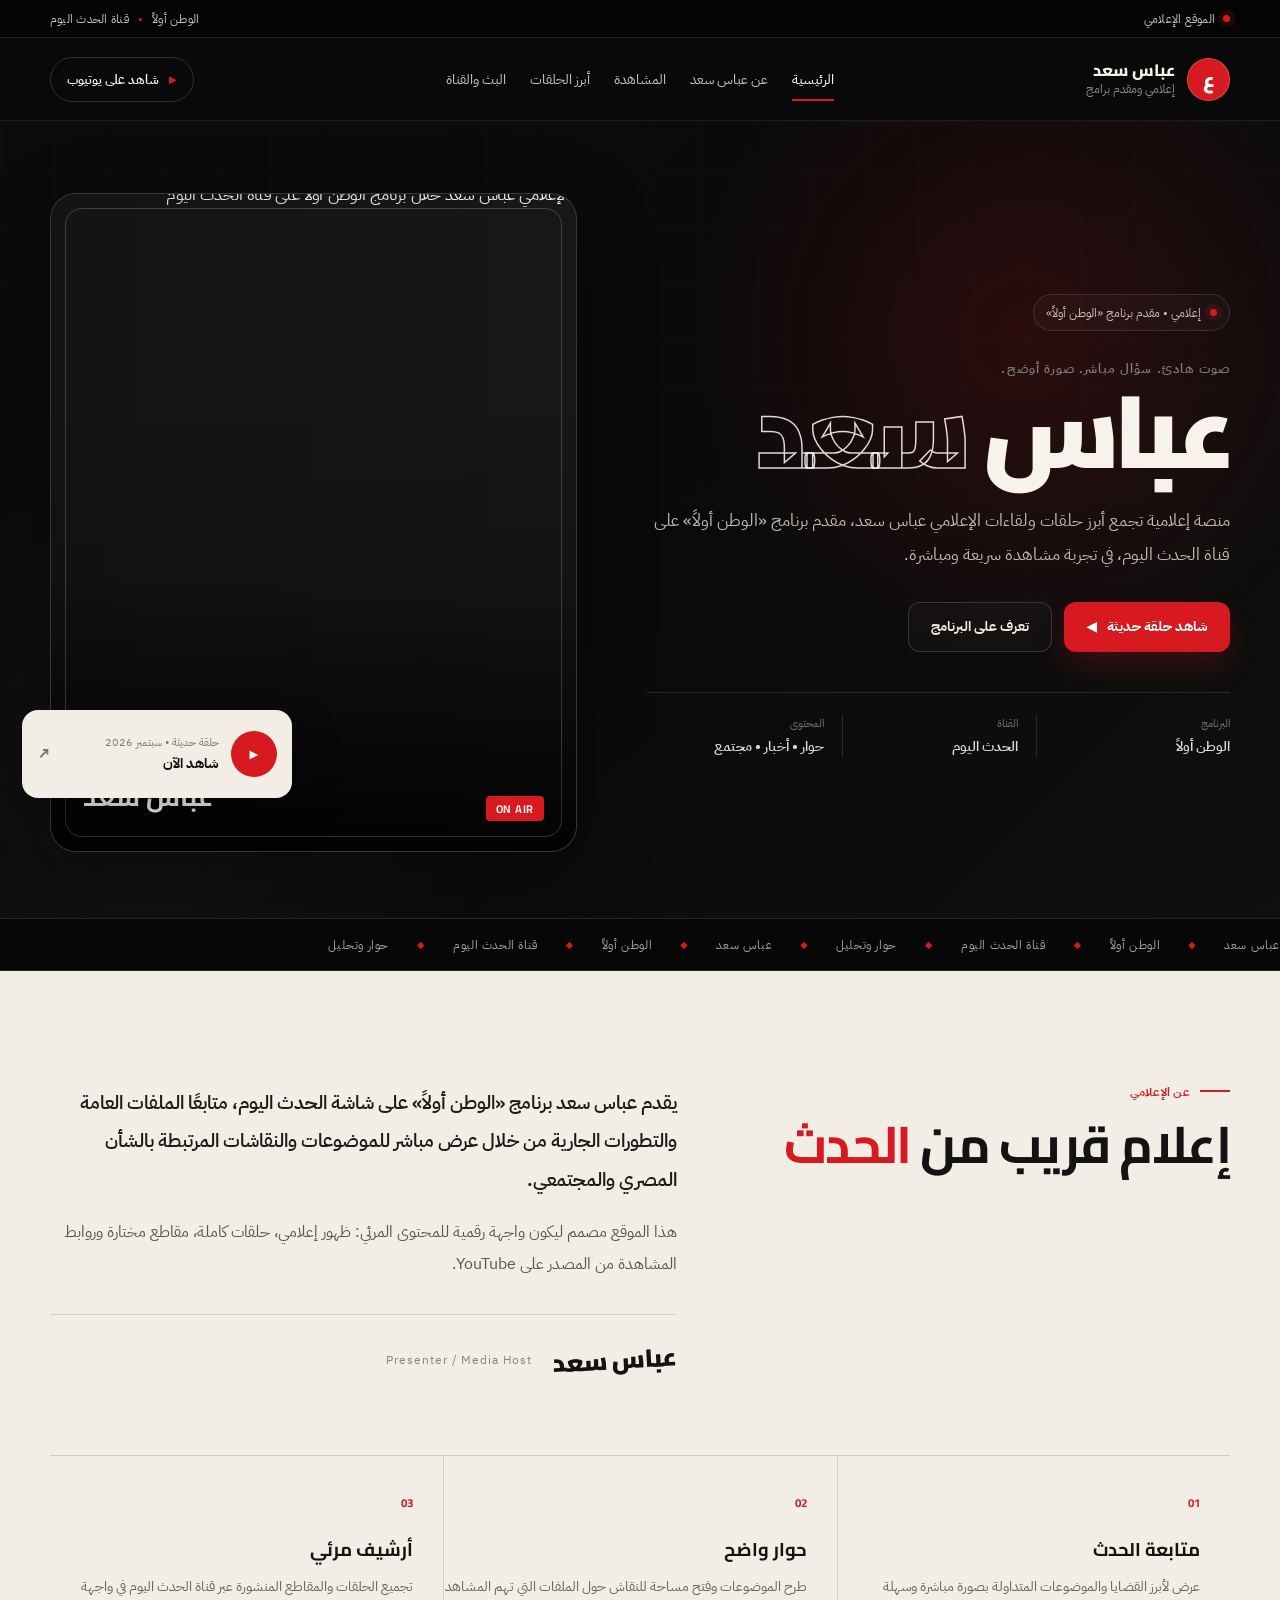
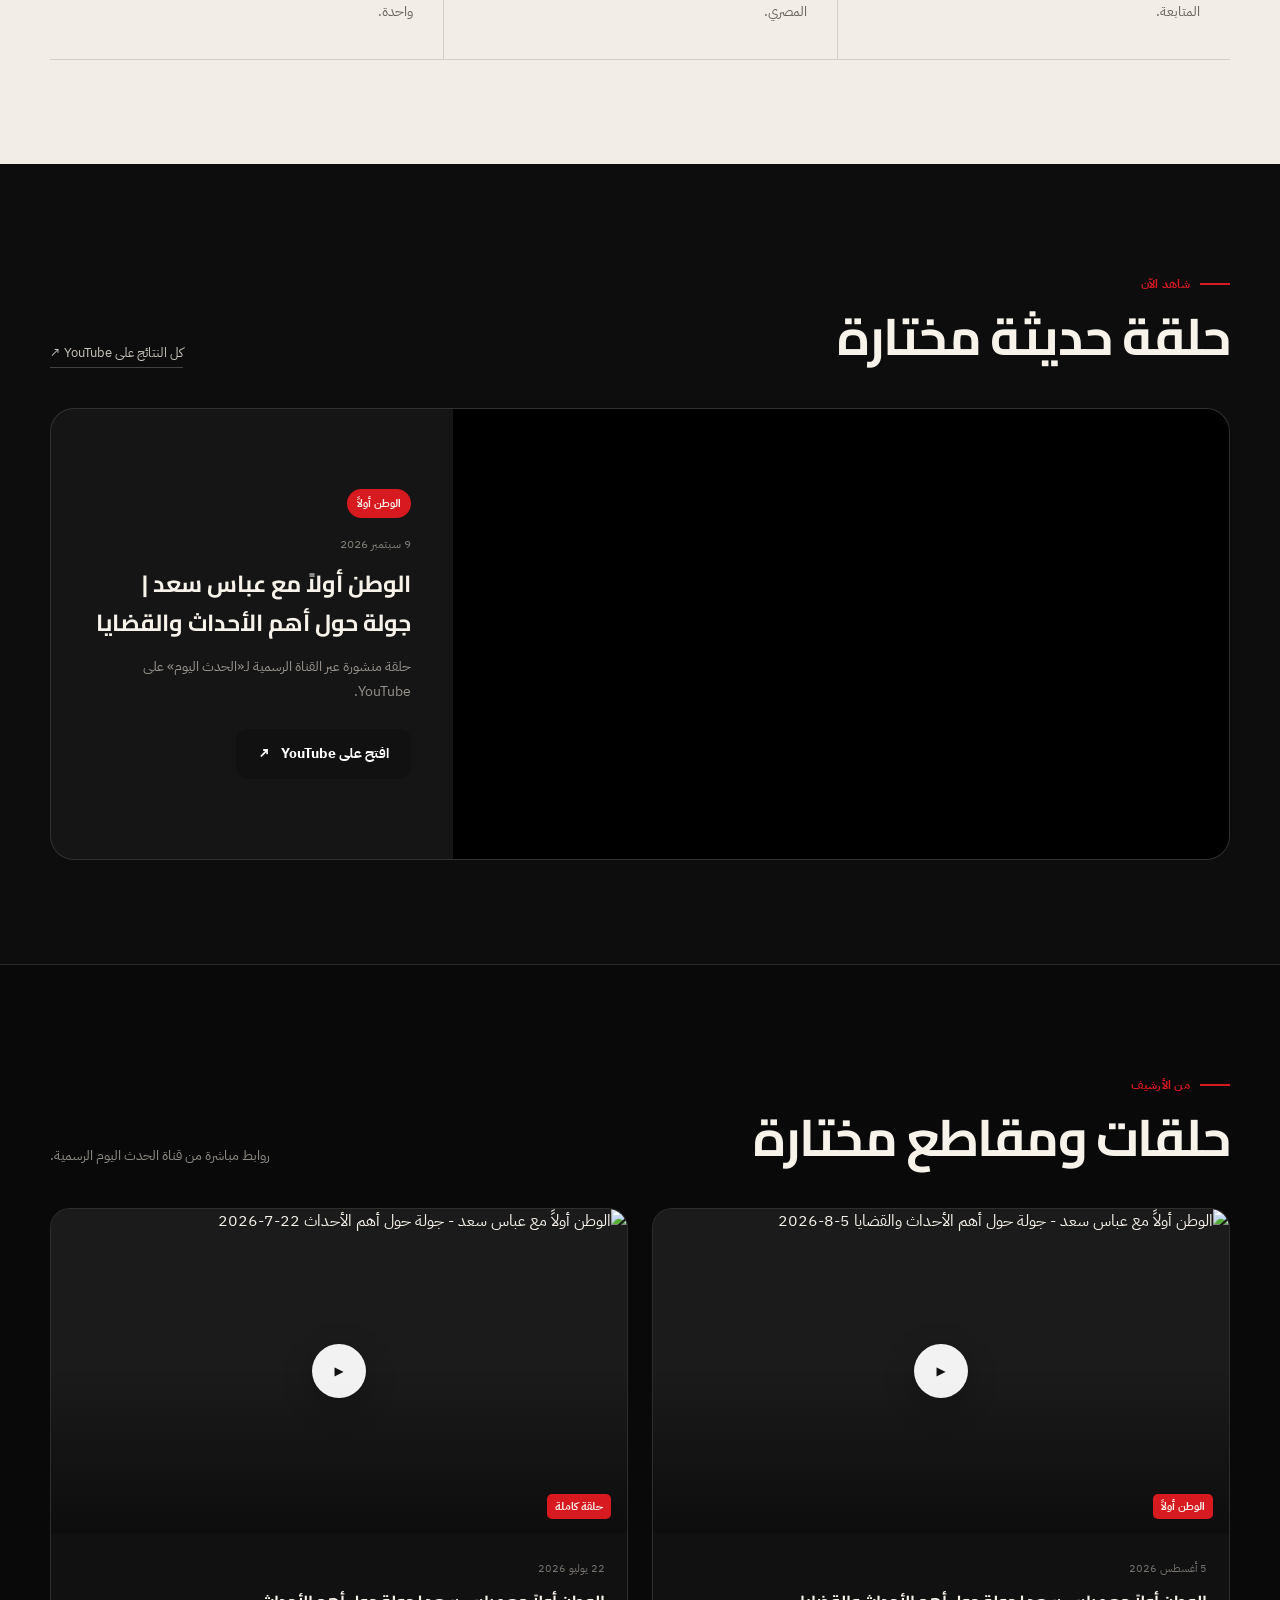
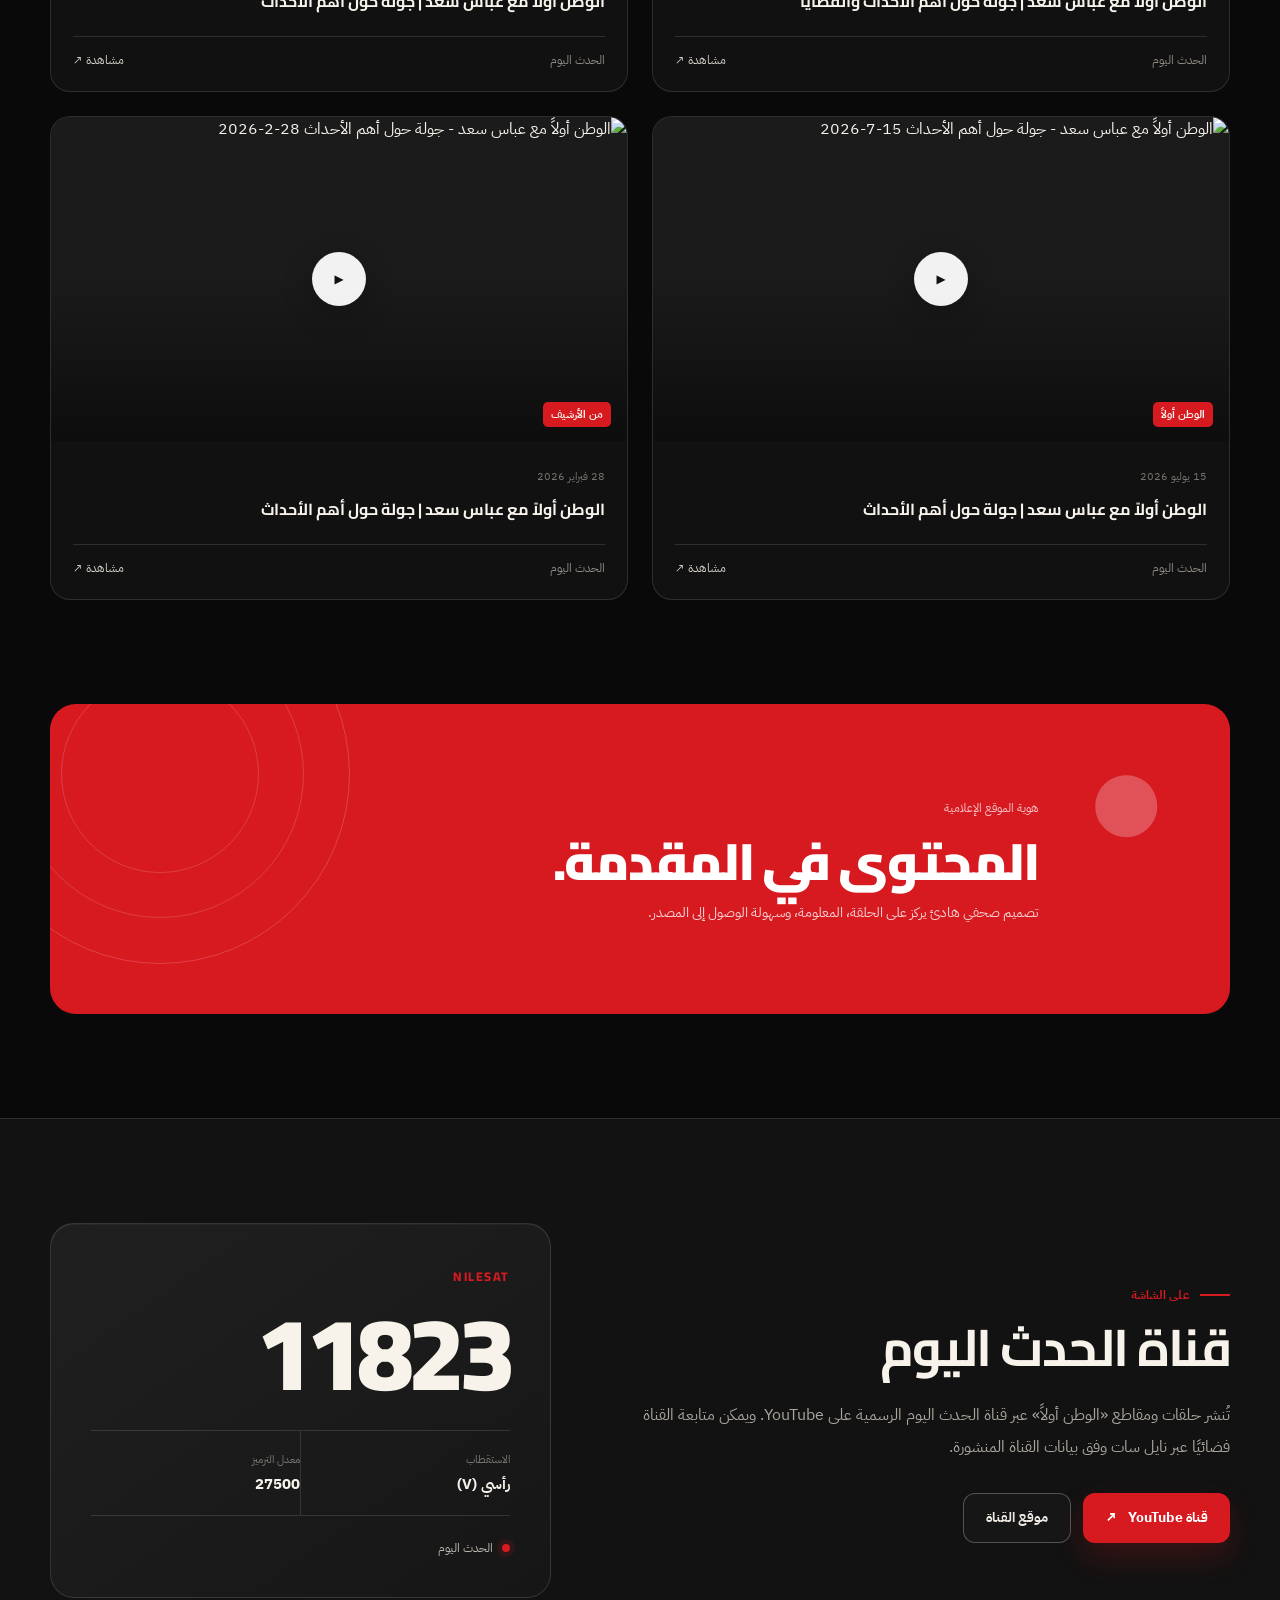
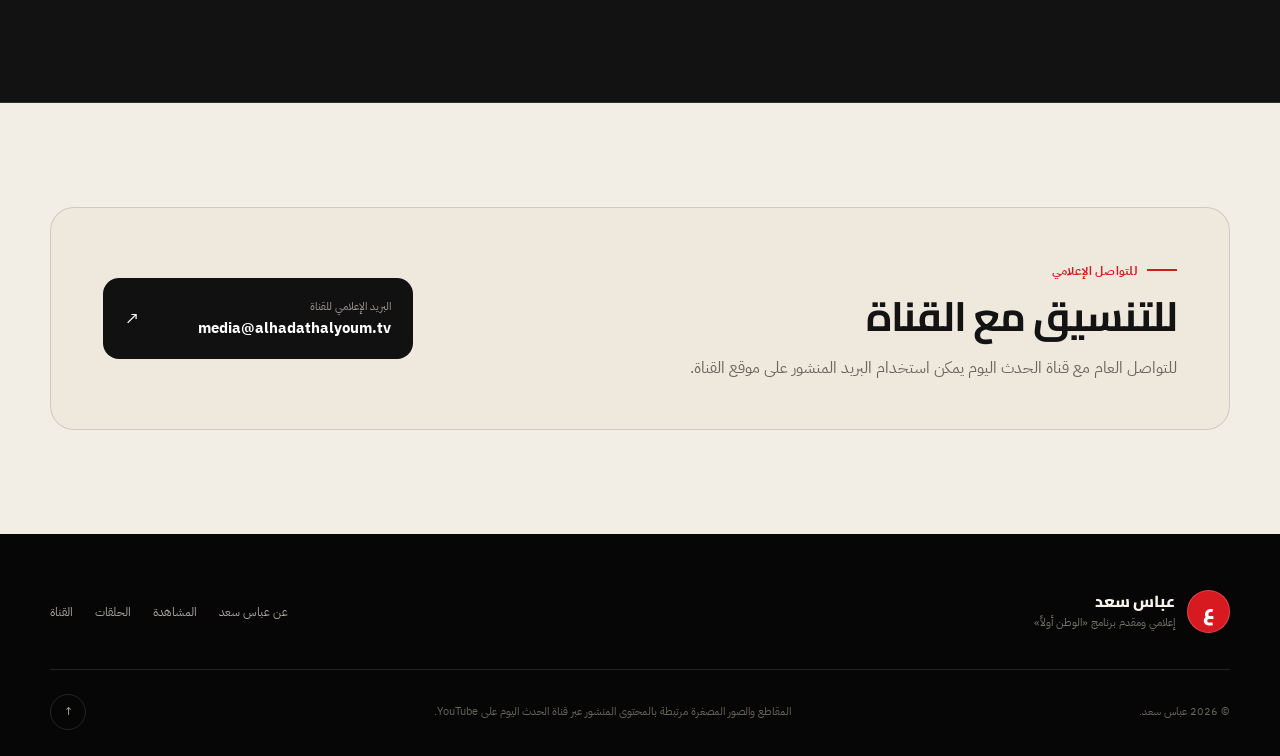
==== index.html @ 5b9b9fe7 "content: feature September 2026 episode and refresh archive" ====
<!doctype html>
<html lang="ar" dir="rtl">
<head>
  <meta charset="utf-8" />
  <meta name="viewport" content="width=device-width, initial-scale=1" />
  <meta name="theme-color" content="#0a0a0a" />
  <meta name="color-scheme" content="dark" />
  <meta name="description" content="الموقع الإعلامي للإعلامي عباس سعد، مقدم برنامج الوطن أولاً على قناة الحدث اليوم. شاهد أبرز الحلقات والظهور الإعلامي من يوتيوب." />
  <meta name="keywords" content="عباس سعد, الإعلامي عباس سعد, الوطن أولاً, الحدث اليوم, مذيع, إعلامي, YouTube" />
  <meta name="author" content="Abbas Saad" />

  <meta property="og:type" content="website" />
  <meta property="og:locale" content="ar_EG" />
  <meta property="og:title" content="عباس سعد | إعلامي ومقدم برنامج الوطن أولاً" />
  <meta property="og:description" content="الموقع الإعلامي للإعلامي عباس سعد — أبرز الحلقات والحوارات والظهور الإعلامي على قناة الحدث اليوم." />
  <meta property="og:image" content="https://i.ytimg.com/vi/1TL-kex5aag/maxresdefault.jpg" />

  <meta name="twitter:card" content="summary_large_image" />
  <meta name="twitter:title" content="عباس سعد | إعلامي ومقدم برنامج الوطن أولاً" />
  <meta name="twitter:description" content="أبرز الحلقات والحوارات والظهور الإعلامي للإعلامي عباس سعد." />
  <meta name="twitter:image" content="https://i.ytimg.com/vi/1TL-kex5aag/maxresdefault.jpg" />

  <title>عباس سعد | إعلامي ومقدم برنامج الوطن أولاً</title>
  <link rel="icon" href="favicon.svg" type="image/svg+xml" />
  <link rel="preconnect" href="https://fonts.googleapis.com" />
  <link rel="preconnect" href="https://fonts.gstatic.com" crossorigin />
  <link rel="preconnect" href="https://i.ytimg.com" />
  <link href="https://fonts.googleapis.com/css2?family=Cairo:wght@400;500;600;700;800;900&family=IBM+Plex+Sans+Arabic:wght@400;500;600;700&display=swap" rel="stylesheet" />
  <link rel="stylesheet" href="styles.css" />

  <script type="application/ld+json">
  {
    "@context": "https://schema.org",
    "@type": "Person",
    "name": "عباس سعد",
    "alternateName": "Abbas Saad",
    "jobTitle": "إعلامي ومقدم برامج",
    "description": "إعلامي ومقدم برنامج الوطن أولاً على قناة الحدث اليوم.",
    "subjectOf": [
      {
        "@type": "VideoObject",
        "name": "الوطن أولاً مع عباس سعد | جولة حول أهم الأحداث والقضايا 9-9-2026",
        "url": "https://www.youtube.com/watch?v=1TL-kex5aag"
      },
      {
        "@type": "VideoObject",
        "name": "الوطن أولاً مع عباس سعد | جولة حول أهم الأحداث 22-7-2026",
        "url": "https://www.youtube.com/watch?v=rEwDJndwnwA"
      }
    ]
  }
  </script>
</head>
<body>
  <a class="skip-link" href="#main">انتقل إلى المحتوى</a>

  <div class="topline" aria-label="شريط معلومات">
    <div class="container topline-inner">
      <span><i></i> الموقع الإعلامي</span>
      <div>
        <span>الوطن أولاً</span>
        <span class="sep">•</span>
        <span>قناة الحدث اليوم</span>
      </div>
    </div>
  </div>

  <header class="site-header" id="top">
    <div class="container nav-wrap">
      <a class="brand" href="#top" aria-label="عباس سعد — الرئيسية">
        <span class="brand-monogram" aria-hidden="true">ع</span>
        <span class="brand-copy">
          <strong>عباس سعد</strong>
          <small>إعلامي ومقدم برامج</small>
        </span>
      </a>

      <button class="menu-toggle" type="button" aria-expanded="false" aria-controls="main-nav" aria-label="فتح القائمة">
        <span></span><span></span><span></span>
      </button>

      <nav class="main-nav" id="main-nav" aria-label="القائمة الرئيسية">
        <a href="#home" class="active">الرئيسية</a>
        <a href="#about">عن عباس سعد</a>
        <a href="#watch">المشاهدة</a>
        <a href="#highlights">أبرز الحلقات</a>
        <a href="#channel">البث والقناة</a>
      </nav>

      <a class="nav-cta" href="https://www.youtube.com/@alhadathalyoum-3791/search?query=%D8%B9%D8%A8%D8%A7%D8%B3%20%D8%B3%D8%B9%D8%AF" target="_blank" rel="noopener noreferrer">
        <span class="play-icon" aria-hidden="true">▶</span>
        شاهد على يوتيوب
      </a>
    </div>
  </header>

  <main id="main">
    <section class="hero" id="home">
      <div class="hero-bg" aria-hidden="true"></div>
      <div class="hero-grid-lines" aria-hidden="true"></div>

      <div class="container hero-layout">
        <div class="hero-copy reveal">
          <div class="hero-badge"><span></span> إعلامي • مقدم برنامج «الوطن أولاً»</div>
          <p class="hero-overline">صوت هادئ. سؤال مباشر. صورة أوضح.</p>
          <h1>عباس <em>سعد</em></h1>
          <p class="hero-lead">
            منصة إعلامية تجمع أبرز حلقات ولقاءات الإعلامي عباس سعد، مقدم برنامج «الوطن أولاً» على قناة الحدث اليوم، في تجربة مشاهدة سريعة ومباشرة.
          </p>

          <div class="hero-actions">
            <a class="btn btn-primary" href="#watch">شاهد حلقة حديثة <span>◀</span></a>
            <a class="btn btn-secondary" href="#about">تعرف على البرنامج</a>
          </div>

          <div class="hero-meta" aria-label="بيانات سريعة">
            <div><small>البرنامج</small><strong>الوطن أولاً</strong></div>
            <div><small>القناة</small><strong>الحدث اليوم</strong></div>
            <div><small>المحتوى</small><strong>حوار • أخبار • مجتمع</strong></div>
          </div>
        </div>

        <div class="hero-media reveal">
          <div class="hero-photo">
            <img src="https://i.ytimg.com/vi/1TL-kex5aag/maxresdefault.jpg" alt="الإعلامي عباس سعد خلال برنامج الوطن أولاً على قناة الحدث اليوم" fetchpriority="high" />
            <div class="hero-photo-shade"></div>
            <div class="hero-photo-label">
              <span>ON AIR</span>
              <div><small>الإعلامي</small><strong>عباس سعد</strong></div>
            </div>
          </div>

          <a class="floating-video" href="https://www.youtube.com/watch?v=1TL-kex5aag" target="_blank" rel="noopener noreferrer" aria-label="مشاهدة حلقة حديثة من الوطن أولاً مع عباس سعد على يوتيوب">
            <span class="floating-play">▶</span>
            <span><small>حلقة حديثة • سبتمبر 2026</small><strong>شاهد الآن</strong></span>
            <b>↗</b>
          </a>
        </div>
      </div>

      <div class="hero-ticker" aria-hidden="true">
        <div class="ticker-track">
          <span>عباس سعد</span><b>◆</b><span>الوطن أولاً</span><b>◆</b><span>قناة الحدث اليوم</span><b>◆</b><span>حوار وتحليل</span><b>◆</b><span>عباس سعد</span><b>◆</b><span>الوطن أولاً</span><b>◆</b><span>قناة الحدث اليوم</span><b>◆</b><span>حوار وتحليل</span>
        </div>
      </div>
    </section>

    <section class="section about" id="about">
      <div class="container about-grid">
        <div class="section-title reveal">
          <span class="kicker">عن الإعلامي</span>
          <h2>إعلام قريب من <span>الحدث</span></h2>
        </div>

        <div class="about-copy reveal">
          <p class="about-lead">
            يقدم عباس سعد برنامج «الوطن أولاً» على شاشة الحدث اليوم، متابعًا الملفات العامة والتطورات الجارية من خلال عرض مباشر للموضوعات والنقاشات المرتبطة بالشأن المصري والمجتمعي.
          </p>
          <p>
            هذا الموقع مصمم ليكون واجهة رقمية للمحتوى المرئي: ظهور إعلامي، حلقات كاملة، مقاطع مختارة وروابط المشاهدة من المصدر على YouTube.
          </p>

          <div class="signature-row">
            <div class="signature">عباس سعد</div>
            <span>Presenter / Media Host</span>
          </div>
        </div>
      </div>

      <div class="container pillars">
        <article class="pillar reveal">
          <span>01</span>
          <h3>متابعة الحدث</h3>
          <p>عرض لأبرز القضايا والموضوعات المتداولة بصورة مباشرة وسهلة المتابعة.</p>
        </article>
        <article class="pillar reveal">
          <span>02</span>
          <h3>حوار واضح</h3>
          <p>طرح الموضوعات وفتح مساحة للنقاش حول الملفات التي تهم المشاهد المصري.</p>
        </article>
        <article class="pillar reveal">
          <span>03</span>
          <h3>أرشيف مرئي</h3>
          <p>تجميع الحلقات والمقاطع المنشورة عبر قناة الحدث اليوم في واجهة واحدة.</p>
        </article>
      </div>
    </section>

    <section class="section feature-watch" id="watch">
      <div class="container">
        <div class="section-heading reveal">
          <div>
            <span class="kicker">شاهد الآن</span>
            <h2>حلقة حديثة مختارة</h2>
          </div>
          <a class="text-link" href="https://www.youtube.com/@alhadathalyoum-3791/search?query=%D8%B9%D8%A8%D8%A7%D8%B3%20%D8%B3%D8%B9%D8%AF" target="_blank" rel="noopener noreferrer">كل النتائج على YouTube ↗</a>
        </div>

        <div class="watch-card reveal">
          <div class="watch-player">
            <iframe
              src="https://www.youtube-nocookie.com/embed/1TL-kex5aag?rel=0"
              title="الوطن أولاً مع عباس سعد - جولة حول أهم الأحداث والقضايا 9-9-2026"
              loading="lazy"
              allow="accelerometer; autoplay; clipboard-write; encrypted-media; gyroscope; picture-in-picture; web-share"
              referrerpolicy="strict-origin-when-cross-origin"
              allowfullscreen
            ></iframe>
          </div>
          <div class="watch-info">
            <span class="episode-tag">الوطن أولاً</span>
            <small>9 سبتمبر 2026</small>
            <h3>الوطن أولاً مع عباس سعد | جولة حول أهم الأحداث والقضايا</h3>
            <p>حلقة منشورة عبر القناة الرسمية لـ«الحدث اليوم» على YouTube.</p>
            <a class="btn btn-dark" href="https://www.youtube.com/watch?v=1TL-kex5aag" target="_blank" rel="noopener noreferrer">افتح على YouTube <span>↗</span></a>
          </div>
        </div>
      </div>
    </section>

    <section class="section highlights" id="highlights">
      <div class="container">
        <div class="section-heading reveal">
          <div>
            <span class="kicker">من الأرشيف</span>
            <h2>حلقات ومقاطع مختارة</h2>
          </div>
          <p>روابط مباشرة من قناة الحدث اليوم الرسمية.</p>
        </div>

        <div class="video-grid">
          <article class="video-card reveal">
            <a class="thumb" href="https://www.youtube.com/watch?v=e7bOspOPv5g" target="_blank" rel="noopener noreferrer">
              <img src="https://i.ytimg.com/vi/e7bOspOPv5g/hqdefault.jpg" alt="الوطن أولاً مع عباس سعد - جولة حول أهم الأحداث والقضايا 5-8-2026" loading="lazy" />
              <span class="thumb-play">▶</span>
              <span class="thumb-label">الوطن أولاً</span>
            </a>
            <div class="video-copy">
              <small>5 أغسطس 2026</small>
              <h3><a href="https://www.youtube.com/watch?v=e7bOspOPv5g" target="_blank" rel="noopener noreferrer">الوطن أولاً مع عباس سعد | جولة حول أهم الأحداث والقضايا</a></h3>
              <div class="video-footer"><span>الحدث اليوم</span><a href="https://www.youtube.com/watch?v=e7bOspOPv5g" target="_blank" rel="noopener noreferrer">مشاهدة ↗</a></div>
            </div>
          </article>

          <article class="video-card reveal">
            <a class="thumb" href="https://www.youtube.com/watch?v=rEwDJndwnwA" target="_blank" rel="noopener noreferrer">
              <img src="https://i.ytimg.com/vi/rEwDJndwnwA/hqdefault.jpg" alt="الوطن أولاً مع عباس سعد - جولة حول أهم الأحداث 22-7-2026" loading="lazy" />
              <span class="thumb-play">▶</span>
              <span class="thumb-label">حلقة كاملة</span>
            </a>
            <div class="video-copy">
              <small>22 يوليو 2026</small>
              <h3><a href="https://www.youtube.com/watch?v=rEwDJndwnwA" target="_blank" rel="noopener noreferrer">الوطن أولاً مع عباس سعد | جولة حول أهم الأحداث</a></h3>
              <div class="video-footer"><span>الحدث اليوم</span><a href="https://www.youtube.com/watch?v=rEwDJndwnwA" target="_blank" rel="noopener noreferrer">مشاهدة ↗</a></div>
            </div>
          </article>

          <article class="video-card reveal">
            <a class="thumb" href="https://www.youtube.com/watch?v=wH4Z5zHnIUI" target="_blank" rel="noopener noreferrer">
              <img src="https://i.ytimg.com/vi/wH4Z5zHnIUI/hqdefault.jpg" alt="الوطن أولاً مع عباس سعد - جولة حول أهم الأحداث 15-7-2026" loading="lazy" />
              <span class="thumb-play">▶</span>
              <span class="thumb-label">الوطن أولاً</span>
            </a>
            <div class="video-copy">
              <small>15 يوليو 2026</small>
              <h3><a href="https://www.youtube.com/watch?v=wH4Z5zHnIUI" target="_blank" rel="noopener noreferrer">الوطن أولاً مع عباس سعد | جولة حول أهم الأحداث</a></h3>
              <div class="video-footer"><span>الحدث اليوم</span><a href="https://www.youtube.com/watch?v=wH4Z5zHnIUI" target="_blank" rel="noopener noreferrer">مشاهدة ↗</a></div>
            </div>
          </article>

          <article class="video-card reveal">
            <a class="thumb" href="https://www.youtube.com/watch?v=8ajcUZYyEwE" target="_blank" rel="noopener noreferrer">
              <img src="https://i.ytimg.com/vi/8ajcUZYyEwE/hqdefault.jpg" alt="الوطن أولاً مع عباس سعد - جولة حول أهم الأحداث 28-2-2026" loading="lazy" />
              <span class="thumb-play">▶</span>
              <span class="thumb-label">من الأرشيف</span>
            </a>
            <div class="video-copy">
              <small>28 فبراير 2026</small>
              <h3><a href="https://www.youtube.com/watch?v=8ajcUZYyEwE" target="_blank" rel="noopener noreferrer">الوطن أولاً مع عباس سعد | جولة حول أهم الأحداث</a></h3>
              <div class="video-footer"><span>الحدث اليوم</span><a href="https://www.youtube.com/watch?v=8ajcUZYyEwE" target="_blank" rel="noopener noreferrer">مشاهدة ↗</a></div>
            </div>
          </article>
        </div>
      </div>
    </section>

    <section class="section quote-section" aria-label="هوية الموقع">
      <div class="container quote-box reveal">
        <span class="quote-mark" aria-hidden="true">●</span>
        <div>
          <small>هوية الموقع الإعلامية</small>
          <h2>المحتوى في المقدمة.</h2>
          <p>تصميم صحفي هادئ يركز على الحلقة، المعلومة، وسهولة الوصول إلى المصدر.</p>
        </div>
        <div class="quote-lines" aria-hidden="true"></div>
      </div>
    </section>

    <section class="section channel" id="channel">
      <div class="container channel-grid">
        <div class="channel-copy reveal">
          <span class="kicker">على الشاشة</span>
          <h2>قناة الحدث اليوم</h2>
          <p>
            تُنشر حلقات ومقاطع «الوطن أولاً» عبر قناة الحدث اليوم الرسمية على YouTube. ويمكن متابعة القناة فضائيًا عبر نايل سات وفق بيانات القناة المنشورة.
          </p>
          <div class="channel-actions">
            <a class="btn btn-primary" href="https://www.youtube.com/@alhadathalyoum-3791" target="_blank" rel="noopener noreferrer">قناة YouTube <span>↗</span></a>
            <a class="btn btn-secondary light" href="https://alhadathalyoum.tv/" target="_blank" rel="noopener noreferrer">موقع القناة</a>
          </div>
        </div>

        <div class="frequency-card reveal">
          <span class="frequency-eyebrow">NILESAT</span>
          <div class="frequency-number">11823</div>
          <div class="frequency-details">
            <div><small>الاستقطاب</small><strong>رأسي (V)</strong></div>
            <div><small>معدل الترميز</small><strong>27500</strong></div>
          </div>
          <div class="frequency-footer"><span class="live-dot"></span> الحدث اليوم</div>
        </div>
      </div>
    </section>

    <section class="section media-contact">
      <div class="container contact-panel reveal">
        <div>
          <span class="kicker">للتواصل الإعلامي</span>
          <h2>للتنسيق مع القناة</h2>
          <p>للتواصل العام مع قناة الحدث اليوم يمكن استخدام البريد المنشور على موقع القناة.</p>
        </div>
        <a class="contact-email" href="mailto:media@alhadathalyoum.tv">
          <small>البريد الإعلامي للقناة</small>
          <strong>media@alhadathalyoum.tv</strong>
          <span>↗</span>
        </a>
      </div>
    </section>
  </main>

  <footer class="site-footer">
    <div class="container footer-top">
      <div class="footer-brand">
        <span class="brand-monogram" aria-hidden="true">ع</span>
        <div><strong>عباس سعد</strong><small>إعلامي ومقدم برنامج «الوطن أولاً»</small></div>
      </div>
      <div class="footer-links">
        <a href="#about">عن عباس سعد</a>
        <a href="#watch">المشاهدة</a>
        <a href="#highlights">الحلقات</a>
        <a href="#channel">القناة</a>
      </div>
    </div>

    <div class="container footer-bottom">
      <p>© <span id="year"></span> عباس سعد.</p>
      <p class="source-note">المقاطع والصور المصغرة مرتبطة بالمحتوى المنشور عبر قناة الحدث اليوم على YouTube.</p>
      <a href="#top" class="back-top" aria-label="العودة إلى أعلى الصفحة">↑</a>
    </div>
  </footer>

  <script src="script.js"></script>
</body>
</html>
---- styles.css ----
:root {
  --bg: #0a0a0a;
  --bg-soft: #111111;
  --surface: #151515;
  --surface-2: #1d1d1d;
  --paper: #f2eee6;
  --paper-soft: #e7e1d6;
  --text: #f7f3eb;
  --muted: #a7a39d;
  --ink: #131313;
  --red: #d71920;
  --red-deep: #a91016;
  --line: rgba(255,255,255,.12);
  --line-dark: rgba(0,0,0,.13);
  --shadow: 0 24px 80px rgba(0,0,0,.28);
  --radius: 24px;
  --container: 1180px;
}

* { box-sizing: border-box; }
html { scroll-behavior: smooth; }
body {
  margin: 0;
  background: var(--bg);
  color: var(--text);
  font-family: "IBM Plex Sans Arabic", "Cairo", system-ui, sans-serif;
  -webkit-font-smoothing: antialiased;
  overflow-x: hidden;
}
body.menu-open { overflow: hidden; }
img { max-width: 100%; display: block; }
a { color: inherit; text-decoration: none; }
button, input, textarea { font: inherit; }
::selection { background: var(--red); color: #fff; }

.container {
  width: min(calc(100% - 40px), var(--container));
  margin-inline: auto;
}

.skip-link {
  position: fixed;
  top: 12px;
  right: 12px;
  z-index: 9999;
  padding: 10px 16px;
  background: #fff;
  color: #000;
  border-radius: 10px;
  transform: translateY(-160%);
  transition: transform .2s ease;
}
.skip-link:focus { transform: translateY(0); }

.topline {
  height: 38px;
  display: flex;
  align-items: center;
  border-bottom: 1px solid var(--line);
  background: #050505;
  color: #c9c4bc;
  font-size: .76rem;
  letter-spacing: .02em;
}
.topline-inner { display: flex; align-items: center; justify-content: space-between; gap: 20px; }
.topline-inner > span { display: flex; align-items: center; gap: 8px; }
.topline i { width: 7px; height: 7px; border-radius: 50%; background: var(--red); box-shadow: 0 0 0 5px rgba(215,25,32,.13); }
.topline-inner > div { display: flex; gap: 9px; align-items: center; }
.topline .sep { color: var(--red); }

.site-header {
  position: sticky;
  top: 0;
  z-index: 1000;
  background: rgba(10,10,10,.88);
  backdrop-filter: blur(18px);
  border-bottom: 1px solid rgba(255,255,255,.08);
}
.nav-wrap { height: 82px; display: grid; grid-template-columns: auto 1fr auto; gap: 30px; align-items: center; }
.brand { display: inline-flex; align-items: center; gap: 12px; min-width: max-content; }
.brand-monogram {
  width: 43px;
  height: 43px;
  border-radius: 50%;
  display: inline-grid;
  place-items: center;
  background: var(--red);
  color: #fff;
  font-family: "Cairo", sans-serif;
  font-size: 1.25rem;
  font-weight: 900;
  box-shadow: inset 0 0 0 1px rgba(255,255,255,.2);
}
.brand-copy { display: grid; line-height: 1.12; }
.brand-copy strong { font-family: "Cairo", sans-serif; font-size: 1.03rem; font-weight: 800; }
.brand-copy small { color: #94908a; font-size: .72rem; margin-top: 4px; }

.main-nav { display: flex; justify-content: center; align-items: center; gap: 24px; }
.main-nav a { position: relative; padding-block: 30px; color: #c8c3bc; font-size: .88rem; transition: color .2s ease; }
.main-nav a::after { content: ""; position: absolute; right: 0; left: 0; bottom: 19px; height: 2px; background: var(--red); transform: scaleX(0); transform-origin: center; transition: transform .2s ease; }
.main-nav a:hover, .main-nav a.active { color: #fff; }
.main-nav a.active::after, .main-nav a:hover::after { transform: scaleX(1); }

.nav-cta { display: inline-flex; align-items: center; gap: 10px; padding: 12px 16px; border: 1px solid rgba(255,255,255,.15); border-radius: 999px; font-size: .82rem; font-weight: 600; transition: .2s ease; }
.nav-cta:hover { background: #fff; color: #111; border-color: #fff; transform: translateY(-1px); }
.play-icon { color: var(--red); font-size: .65rem; }
.menu-toggle { display: none; border: 0; background: transparent; padding: 8px; cursor: pointer; }
.menu-toggle span { display: block; width: 24px; height: 2px; background: #fff; margin: 5px 0; transition: .2s ease; }

.hero { position: relative; min-height: 760px; display: flex; flex-direction: column; overflow: hidden; border-bottom: 1px solid var(--line); }
.hero-bg { position: absolute; inset: 0; background: radial-gradient(circle at 80% 25%, rgba(215,25,32,.16), transparent 28%), radial-gradient(circle at 12% 80%, rgba(255,255,255,.04), transparent 26%), linear-gradient(135deg, #0b0b0b 0%, #0a0a0a 48%, #101010 100%); }
.hero-grid-lines { position: absolute; inset: 0; opacity: .16; background-image: linear-gradient(rgba(255,255,255,.08) 1px, transparent 1px), linear-gradient(90deg, rgba(255,255,255,.08) 1px, transparent 1px); background-size: 54px 54px; mask-image: linear-gradient(to bottom, black 0%, transparent 86%); }
.hero-layout { position: relative; z-index: 2; display: grid; grid-template-columns: 1.05fr .95fr; gap: 70px; align-items: center; flex: 1; padding-block: 72px 66px; }

.hero-copy { padding-top: 6px; }
.hero-badge { display: inline-flex; align-items: center; gap: 9px; padding: 8px 12px; border: 1px solid var(--line); border-radius: 999px; color: #c9c4bd; font-size: .78rem; background: rgba(255,255,255,.025); }
.hero-badge span { width: 7px; height: 7px; background: var(--red); border-radius: 50%; box-shadow: 0 0 0 5px rgba(215,25,32,.12); }
.hero-overline { margin: 28px 0 0; color: #817e79; font-size: .82rem; font-weight: 600; letter-spacing: .08em; }
.hero h1 { margin: 4px 0 12px; font-family: "Cairo", sans-serif; font-size: clamp(4.6rem, 8vw, 7.6rem); line-height: .95; letter-spacing: -.055em; font-weight: 900; }
.hero h1 em { font-style: normal; color: transparent; -webkit-text-stroke: 1.5px rgba(255,255,255,.85); }
.hero-lead { max-width: 690px; margin: 24px 0 0; color: #c0bbb4; font-size: 1.06rem; line-height: 2; }
.hero-actions { display: flex; gap: 12px; flex-wrap: wrap; margin-top: 30px; }

.btn { display: inline-flex; align-items: center; justify-content: center; gap: 10px; min-height: 50px; padding: 0 22px; border-radius: 12px; font-weight: 700; font-size: .88rem; transition: transform .2s ease, background .2s ease, color .2s ease, border-color .2s ease; }
.btn:hover { transform: translateY(-2px); }
.btn-primary { background: var(--red); color: #fff; box-shadow: 0 14px 30px rgba(215,25,32,.2); }
.btn-primary:hover { background: #ed1c24; }
.btn-secondary { border: 1px solid rgba(255,255,255,.16); color: #eee9e1; background: rgba(255,255,255,.02); }
.btn-secondary:hover { background: #fff; color: #111; border-color: #fff; }
.btn-secondary.light { border-color: rgba(255,255,255,.26); }
.btn-dark { background: #111; color: #fff; }
.btn-dark:hover { background: var(--red); }

.hero-meta { display: grid; grid-template-columns: repeat(3, 1fr); margin-top: 40px; padding-top: 22px; border-top: 1px solid var(--line); max-width: 660px; }
.hero-meta div { padding: 0 18px; border-left: 1px solid var(--line); }
.hero-meta div:first-child { padding-right: 0; }
.hero-meta div:last-child { border-left: 0; }
.hero-meta small, .hero-meta strong { display: block; }
.hero-meta small { color: #787570; font-size: .71rem; margin-bottom: 4px; }
.hero-meta strong { font-size: .88rem; font-weight: 600; color: #ded9d2; }

.hero-media { position: relative; min-width: 0; }
.hero-photo { position: relative; aspect-ratio: 4 / 5; overflow: hidden; border-radius: 26px; border: 1px solid rgba(255,255,255,.14); box-shadow: var(--shadow); background: #171717; }
.hero-photo::before { content: ""; position: absolute; z-index: 2; inset: 14px; border: 1px solid rgba(255,255,255,.19); border-radius: 17px; pointer-events: none; }
.hero-photo img { width: 100%; height: 100%; object-fit: cover; object-position: center; transform: scale(1.035); }
.hero-photo-shade { position: absolute; inset: 0; background: linear-gradient(to top, rgba(0,0,0,.9) 0%, rgba(0,0,0,.15) 42%, transparent 70%), linear-gradient(90deg, rgba(0,0,0,.13), transparent); }
.hero-photo-label { position: absolute; z-index: 3; right: 32px; left: 32px; bottom: 30px; display: flex; align-items: end; justify-content: space-between; gap: 18px; }
.hero-photo-label > span { background: var(--red); padding: 7px 10px; font: 700 .7rem/1 "Cairo", sans-serif; letter-spacing: .07em; border-radius: 4px; }
.hero-photo-label div { margin-right: auto; text-align: left; }
.hero-photo-label small, .hero-photo-label strong { display: block; }
.hero-photo-label small { color: #bbb6ae; font-size: .72rem; }
.hero-photo-label strong { font-family: "Cairo", sans-serif; font-size: 1.65rem; margin-top: 2px; }
.floating-video { position: absolute; left: -28px; bottom: 54px; width: 270px; min-height: 88px; display: grid; grid-template-columns: 46px 1fr auto; gap: 12px; align-items: center; padding: 15px; border-radius: 16px; background: var(--paper); color: #111; box-shadow: 0 20px 50px rgba(0,0,0,.3); transition: transform .22s ease; z-index: 4; }
.floating-video:hover { transform: translateY(-4px); }
.floating-play { width: 46px; height: 46px; display: grid; place-items: center; border-radius: 50%; background: var(--red); color: #fff; font-size: .72rem; }
.floating-video small, .floating-video strong { display: block; }
.floating-video small { color: #7f7a73; font-size: .67rem; margin-bottom: 2px; }
.floating-video strong { font-size: .9rem; }
.floating-video b { color: #7c7770; }

.hero-ticker { position: relative; z-index: 4; overflow: hidden; border-top: 1px solid var(--line); background: #070707; height: 52px; display: flex; align-items: center; }
.ticker-track { display: flex; gap: 28px; align-items: center; min-width: max-content; animation: marquee 24s linear infinite; color: #aaa59e; font-size: .76rem; text-transform: uppercase; letter-spacing: .05em; }
.ticker-track b { color: var(--red); font-size: .6rem; }
@keyframes marquee { from { transform: translateX(0); } to { transform: translateX(45%); } }

.section { padding-block: 104px; }
.kicker { display: inline-flex; align-items: center; gap: 10px; color: var(--red); font-size: .78rem; font-weight: 800; letter-spacing: .02em; }
.kicker::before { content: ""; width: 30px; height: 2px; background: currentColor; }
.section-title h2, .section-heading h2, .channel-copy h2, .contact-panel h2 { font-family: "Cairo", sans-serif; font-size: clamp(2.15rem, 4vw, 4rem); line-height: 1.22; margin: 12px 0 0; letter-spacing: -.03em; }
.section-title h2 span { color: var(--red); }

.about { background: var(--paper); color: var(--ink); }
.about .kicker { color: var(--red); }
.about-grid { display: grid; grid-template-columns: .85fr 1.15fr; gap: 90px; align-items: start; }
.about-copy { padding-top: 9px; }
.about-copy p { margin: 0; color: #595550; line-height: 2; font-size: .98rem; }
.about-copy .about-lead { color: #1c1b19; font-size: 1.2rem; line-height: 2; font-weight: 600; margin-bottom: 18px; }
.signature-row { margin-top: 34px; display: flex; align-items: center; gap: 20px; padding-top: 22px; border-top: 1px solid var(--line-dark); }
.signature { font-family: "Cairo", sans-serif; font-size: 1.55rem; font-weight: 900; transform: rotate(-3deg); }
.signature-row span { color: #89847e; font-size: .73rem; letter-spacing: .08em; }
.pillars { display: grid; grid-template-columns: repeat(3, 1fr); margin-top: 72px; border-top: 1px solid var(--line-dark); border-bottom: 1px solid var(--line-dark); }
.pillar { padding: 34px 30px 34px 0; border-left: 1px solid var(--line-dark); }
.pillar:last-child { border-left: 0; }
.pillar > span { color: var(--red); font: 700 .72rem/1 "Cairo", sans-serif; }
.pillar h3 { font-family: "Cairo", sans-serif; font-size: 1.15rem; margin: 18px 0 8px; }
.pillar p { color: #69645d; line-height: 1.8; margin: 0; font-size: .86rem; }

.feature-watch { background: #0d0d0d; }
.section-heading { display: flex; align-items: end; justify-content: space-between; gap: 30px; margin-bottom: 40px; }
.section-heading p { max-width: 380px; color: #8f8b85; line-height: 1.8; margin: 0; font-size: .9rem; }
.text-link { color: #cbc6be; font-size: .82rem; padding-bottom: 5px; border-bottom: 1px solid rgba(255,255,255,.22); transition: .2s ease; }
.text-link:hover { color: #fff; border-color: var(--red); }
.watch-card { display: grid; grid-template-columns: 1.45fr .75fr; min-height: 450px; border: 1px solid var(--line); border-radius: var(--radius); overflow: hidden; background: #151515; }
.watch-player { position: relative; min-height: 450px; background: #000; }
.watch-player iframe { position: absolute; inset: 0; width: 100%; height: 100%; border: 0; }
.watch-info { padding: 42px; display: flex; flex-direction: column; align-items: flex-start; justify-content: center; }
.episode-tag { display: inline-block; background: var(--red); border-radius: 999px; padding: 6px 10px; font-size: .68rem; font-weight: 700; margin-bottom: 18px; }
.watch-info > small { color: #817e78; font-size: .72rem; }
.watch-info h3 { font-family: "Cairo", sans-serif; font-size: 1.45rem; line-height: 1.7; margin: 11px 0 12px; }
.watch-info p { margin: 0 0 24px; color: #99948d; line-height: 1.8; font-size: .87rem; }

.highlights { background: #090909; border-top: 1px solid var(--line); }
.video-grid { display: grid; grid-template-columns: repeat(2, 1fr); gap: 24px; }
.video-card { overflow: hidden; border: 1px solid var(--line); border-radius: 20px; background: #111; transition: transform .25s ease, border-color .25s ease; }
.video-card:hover { transform: translateY(-5px); border-color: rgba(255,255,255,.24); }
.thumb { position: relative; aspect-ratio: 16 / 9; overflow: hidden; display: block; background: #1b1b1b; }
.thumb::after { content: ""; position: absolute; inset: 0; background: linear-gradient(to top, rgba(0,0,0,.52), transparent 52%); }
.thumb img { width: 100%; height: 100%; object-fit: cover; transition: transform .4s ease; }
.video-card:hover .thumb img { transform: scale(1.035); }
.thumb-play { position: absolute; z-index: 2; top: 50%; right: 50%; transform: translate(50%, -50%); width: 54px; height: 54px; display: grid; place-items: center; border-radius: 50%; background: rgba(255,255,255,.94); color: #111; font-size: .74rem; box-shadow: 0 8px 30px rgba(0,0,0,.25); }
.thumb-label { position: absolute; z-index: 2; right: 16px; bottom: 14px; background: var(--red); padding: 5px 8px; border-radius: 5px; font-size: .66rem; font-weight: 700; }
.video-copy { padding: 22px; }
.video-copy > small { color: #77736e; font-size: .7rem; }
.video-copy h3 { margin: 8px 0 20px; font: 700 1rem/1.8 "Cairo", sans-serif; }
.video-copy h3 a:hover { color: #fff; }
.video-footer { display: flex; justify-content: space-between; align-items: center; padding-top: 14px; border-top: 1px solid var(--line); color: #8f8a84; font-size: .74rem; }
.video-footer a { color: #d4cfc7; }
.video-footer a:hover { color: var(--red); }

.quote-section { padding-block: 0 104px; background: #090909; }
.quote-box { position: relative; min-height: 310px; border-radius: 26px; overflow: hidden; display: flex; align-items: center; gap: 44px; padding: 48px 60px; background: var(--red); color: #fff; }
.quote-mark { font-family: Georgia, serif; font-size: 9rem; line-height: .65; opacity: .25; align-self: flex-start; }
.quote-box small { font-size: .73rem; opacity: .74; }
.quote-box h2 { font: 900 clamp(2rem, 4vw, 4.25rem)/1.35 "Cairo", sans-serif; margin: 8px 0 5px; letter-spacing: -.04em; }
.quote-box p { margin: 0; opacity: .8; font-size: .9rem; }
.quote-lines { position: absolute; left: -80px; top: -120px; width: 380px; height: 380px; border: 1px solid rgba(255,255,255,.18); border-radius: 50%; }
.quote-lines::before, .quote-lines::after { content: ""; position: absolute; inset: 45px; border: 1px solid rgba(255,255,255,.16); border-radius: 50%; }
.quote-lines::after { inset: 90px; }

.channel { background: #121212; border-top: 1px solid var(--line); border-bottom: 1px solid var(--line); }
.channel-grid { display: grid; grid-template-columns: 1fr .85fr; gap: 90px; align-items: center; }
.channel-copy p { color: #aaa59d; line-height: 2; max-width: 640px; margin: 20px 0 0; }
.channel-actions { display: flex; flex-wrap: wrap; gap: 12px; margin-top: 30px; }
.frequency-card { padding: 40px; border: 1px solid var(--line); border-radius: 24px; background: linear-gradient(145deg, rgba(255,255,255,.06), rgba(255,255,255,.018)); box-shadow: inset 0 1px rgba(255,255,255,.04); }
.frequency-eyebrow { color: var(--red); font: 800 .78rem/1 "Cairo", sans-serif; letter-spacing: .12em; }
.frequency-number { font: 900 clamp(4.2rem, 8vw, 7rem)/1 "Cairo", sans-serif; letter-spacing: -.06em; margin: 14px 0 26px; }
.frequency-details { display: grid; grid-template-columns: 1fr 1fr; border-top: 1px solid var(--line); border-bottom: 1px solid var(--line); }
.frequency-details div { padding: 20px 0; }
.frequency-details div:first-child { border-left: 1px solid var(--line); }
.frequency-details small, .frequency-details strong { display: block; }
.frequency-details small { color: #797671; font-size: .7rem; margin-bottom: 5px; }
.frequency-details strong { font-size: .92rem; }
.frequency-footer { display: flex; align-items: center; gap: 9px; color: #bdb8b0; font-size: .78rem; padding-top: 22px; }
.live-dot { width: 8px; height: 8px; border-radius: 50%; background: var(--red); box-shadow: 0 0 0 5px rgba(215,25,32,.12); }

.media-contact { background: var(--paper); color: var(--ink); }
.contact-panel { display: grid; grid-template-columns: 1fr auto; gap: 60px; align-items: center; padding: 46px 52px; border: 1px solid var(--line-dark); border-radius: 24px; background: #eee8dd; }
.contact-panel h2 { font-size: clamp(2rem, 3.2vw, 3.4rem); }
.contact-panel p { color: #6b665f; margin: 12px 0 0; line-height: 1.8; }
.contact-email { display: grid; grid-template-columns: 1fr auto; gap: 2px 20px; align-items: center; min-width: 310px; padding: 20px 22px; border-radius: 16px; background: #111; color: #fff; transition: transform .2s ease, background .2s ease; }
.contact-email:hover { transform: translateY(-3px); background: var(--red); }
.contact-email small { grid-column: 1; color: #9b968f; font-size: .68rem; }
.contact-email strong { grid-column: 1; font-size: .93rem; direction: ltr; text-align: right; }
.contact-email > span { grid-column: 2; grid-row: 1 / 3; font-size: 1.1rem; }

.site-footer { padding-block: 56px 26px; background: #060606; }
.footer-top { display: flex; align-items: center; justify-content: space-between; gap: 30px; padding-bottom: 36px; border-bottom: 1px solid var(--line); }
.footer-brand { display: flex; align-items: center; gap: 12px; }
.footer-brand div { display: grid; }
.footer-brand strong { font: 800 1rem/1.2 "Cairo", sans-serif; }
.footer-brand small { color: #77736e; font-size: .7rem; margin-top: 3px; }
.footer-links { display: flex; flex-wrap: wrap; gap: 22px; color: #aaa59e; font-size: .78rem; }
.footer-links a:hover { color: #fff; }
.footer-bottom { display: grid; grid-template-columns: auto 1fr auto; gap: 28px; align-items: center; padding-top: 24px; color: #68645f; font-size: .68rem; }
.footer-bottom p { margin: 0; }
.source-note { text-align: center; }
.back-top { width: 36px; height: 36px; display: grid; place-items: center; border: 1px solid var(--line); border-radius: 50%; color: #c7c2ba; }
.back-top:hover { border-color: var(--red); color: #fff; }

.reveal { opacity: 0; transform: translateY(22px); transition: opacity .65s ease, transform .65s ease; }
.reveal.in-view { opacity: 1; transform: translateY(0); }

@media (prefers-reduced-motion: reduce) {
  *, *::before, *::after { scroll-behavior: auto !important; animation-duration: .001ms !important; animation-iteration-count: 1 !important; transition-duration: .001ms !important; }
  .reveal { opacity: 1; transform: none; }
}

@media (max-width: 1050px) {
  .nav-wrap { grid-template-columns: auto auto 1fr; }
  .main-nav { position: fixed; inset: 121px 0 auto 0; background: rgba(8,8,8,.98); border-bottom: 1px solid var(--line); padding: 20px; display: none; flex-direction: column; align-items: stretch; gap: 0; }
  .main-nav.open { display: flex; }
  .main-nav a { padding: 14px 20px; border-bottom: 1px solid var(--line); }
  .main-nav a::after { display: none; }
  .menu-toggle { display: block; grid-column: 2; }
  .nav-cta { justify-self: end; }
  .hero-layout { gap: 40px; grid-template-columns: 1fr 1fr; }
  .hero h1 { font-size: clamp(4rem, 8vw, 6rem); }
  .floating-video { left: -12px; bottom: 28px; }
  .watch-card { grid-template-columns: 1.2fr .8fr; }
  .channel-grid { gap: 45px; }
}

@media (max-width: 820px) {
  .topline-inner > div { display: none; }
  .nav-wrap { height: 74px; grid-template-columns: auto auto 1fr; gap: 12px; }
  .main-nav { top: 112px; }
  .nav-cta { font-size: 0; width: 42px; height: 42px; padding: 0; border-radius: 50%; }
  .nav-cta .play-icon { font-size: .68rem; margin: auto; }
  .hero { min-height: auto; }
  .hero-layout { grid-template-columns: 1fr; padding-block: 54px; }
  .hero-copy { order: 1; }
  .hero-media { order: 2; max-width: 560px; width: 100%; margin-inline: auto; }
  .hero-photo { aspect-ratio: 16 / 11; }
  .hero-photo img { object-position: center 35%; }
  .floating-video { left: 18px; bottom: 18px; }
  .hero-meta { max-width: none; }
  .about-grid { grid-template-columns: 1fr; gap: 34px; }
  .pillars { grid-template-columns: 1fr; }
  .pillar { border-left: 0; border-bottom: 1px solid var(--line-dark); padding: 26px 0; }
  .pillar:last-child { border-bottom: 0; }
  .watch-card { grid-template-columns: 1fr; }
  .watch-player { min-height: 420px; }
  .video-grid { grid-template-columns: 1fr; }
  .channel-grid { grid-template-columns: 1fr; }
  .contact-panel { grid-template-columns: 1fr; gap: 28px; padding: 34px; }
  .contact-email { min-width: 0; width: 100%; }
  .footer-top { align-items: flex-start; flex-direction: column; }
  .footer-bottom { grid-template-columns: 1fr auto; }
  .source-note { grid-column: 1 / -1; grid-row: 2; text-align: right; }
}

@media (max-width: 560px) {
  .container { width: min(calc(100% - 28px), var(--container)); }
  .topline { height: 34px; }
  .brand-monogram { width: 38px; height: 38px; }
  .brand-copy small { display: none; }
  .hero-layout { padding-block: 38px 48px; }
  .hero-badge { font-size: .7rem; }
  .hero-overline { margin-top: 22px; }
  .hero h1 { font-size: clamp(3.8rem, 20vw, 5.7rem); }
  .hero-lead { font-size: .96rem; }
  .hero-actions { display: grid; grid-template-columns: 1fr; }
  .hero-meta { grid-template-columns: 1fr; gap: 0; }
  .hero-meta div { border-left: 0; border-bottom: 1px solid var(--line); padding: 12px 0; }
  .hero-meta div:last-child { border-bottom: 0; }
  .hero-photo { aspect-ratio: 4 / 4.2; border-radius: 20px; }
  .hero-photo-label { right: 24px; left: 24px; bottom: 24px; }
  .hero-photo-label strong { font-size: 1.25rem; }
  .floating-video { position: relative; left: auto; bottom: auto; margin: -24px 14px 0; width: calc(100% - 28px); }
  .section { padding-block: 74px; }
  .section-heading { align-items: flex-start; flex-direction: column; margin-bottom: 28px; }
  .watch-player { min-height: 230px; }
  .watch-info { padding: 26px; }
  .watch-info h3 { font-size: 1.18rem; }
  .video-copy { padding: 18px; }
  .quote-section { padding-bottom: 74px; }
  .quote-box { min-height: auto; padding: 34px 26px; gap: 12px; align-items: flex-start; }
  .quote-mark { font-size: 5rem; }
  .quote-box h2 { font-size: 2rem; }
  .frequency-card { padding: 28px; }
  .frequency-number { font-size: 4.2rem; }
  .contact-panel { padding: 28px 22px; }
  .footer-links { gap: 14px; }
}
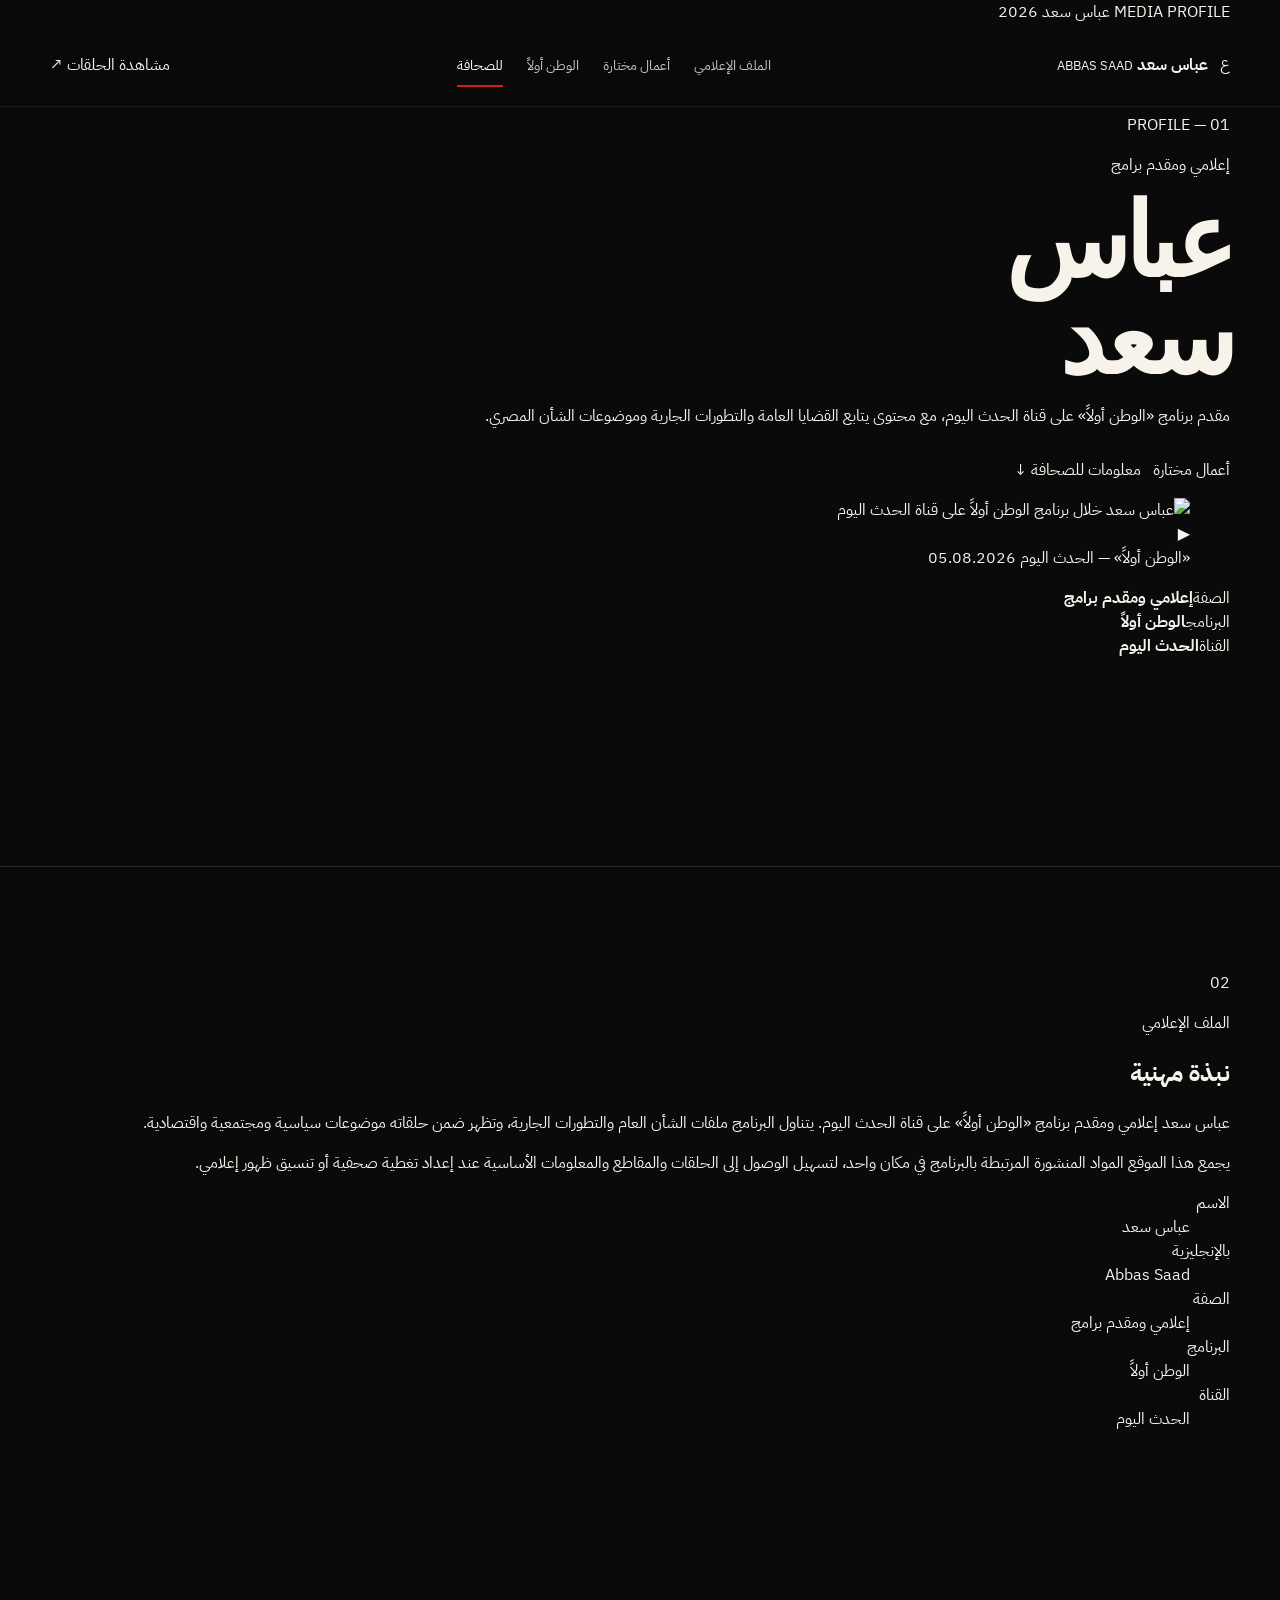
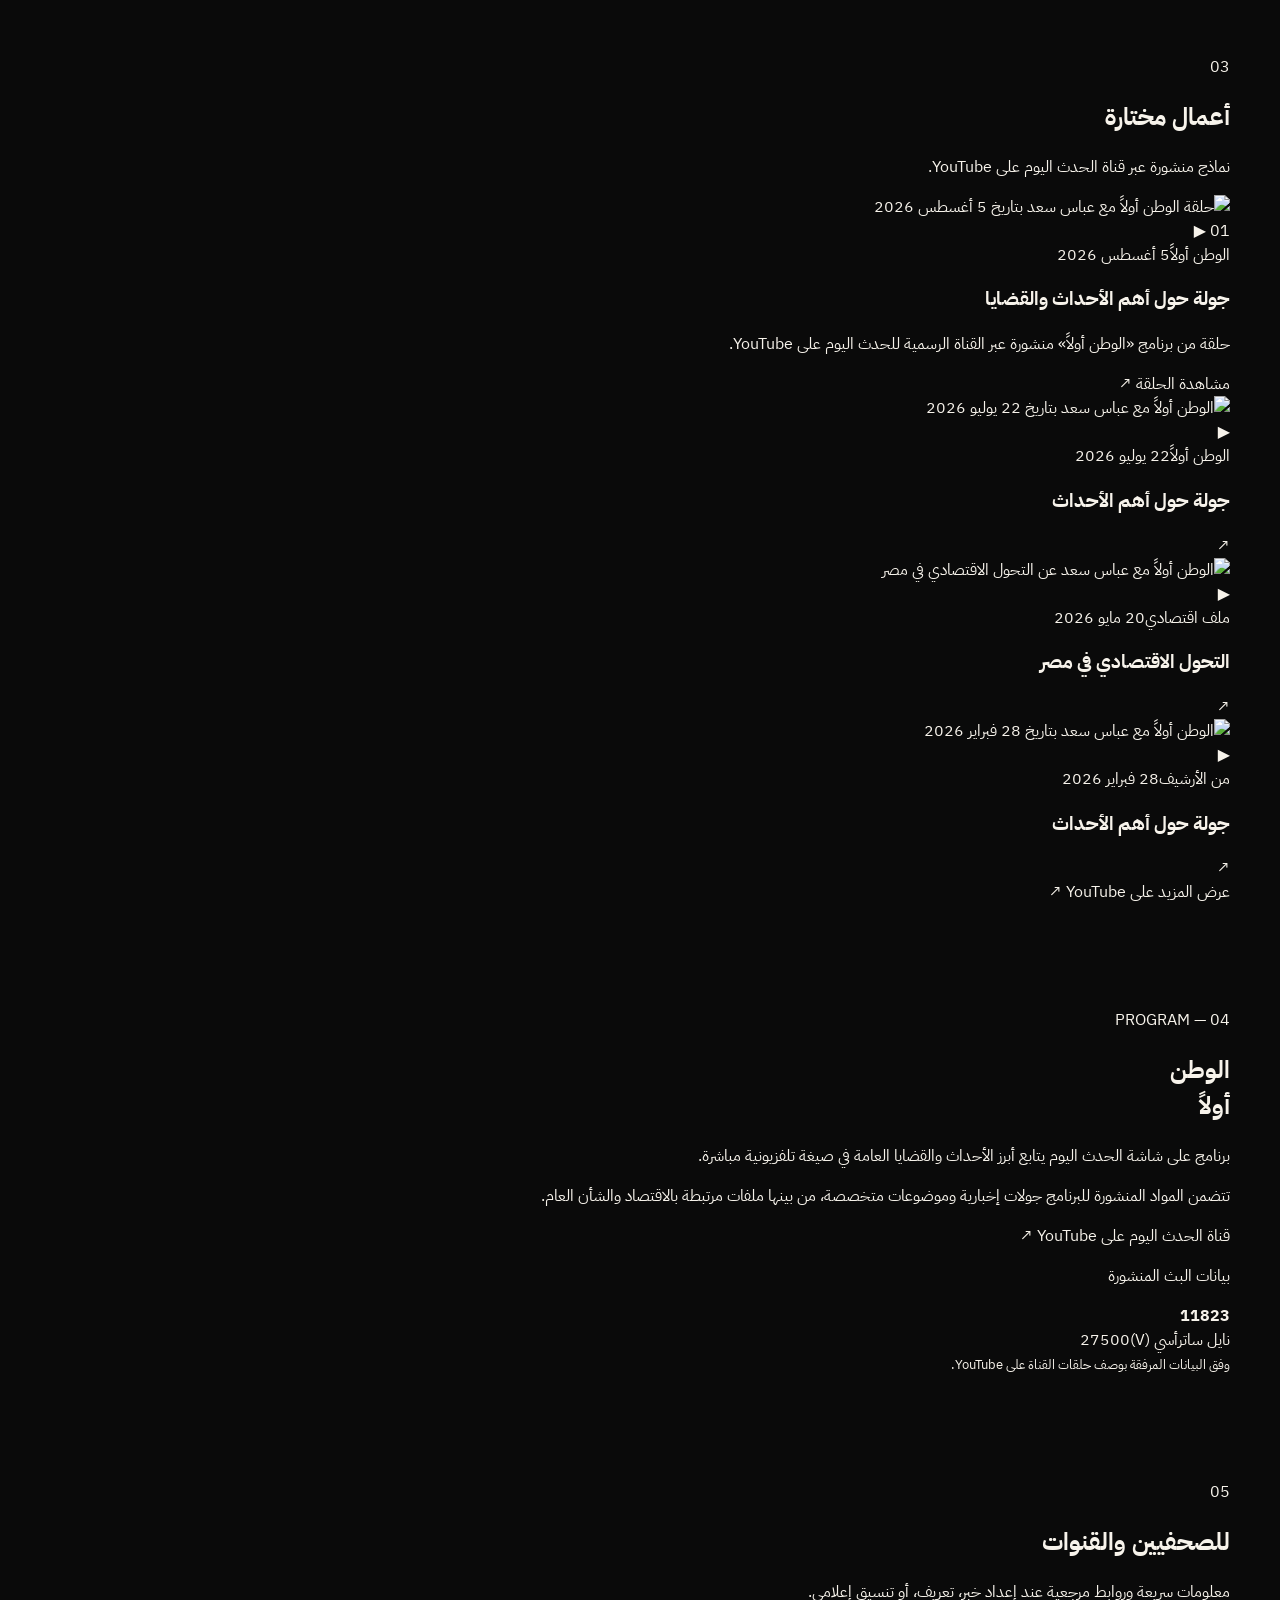
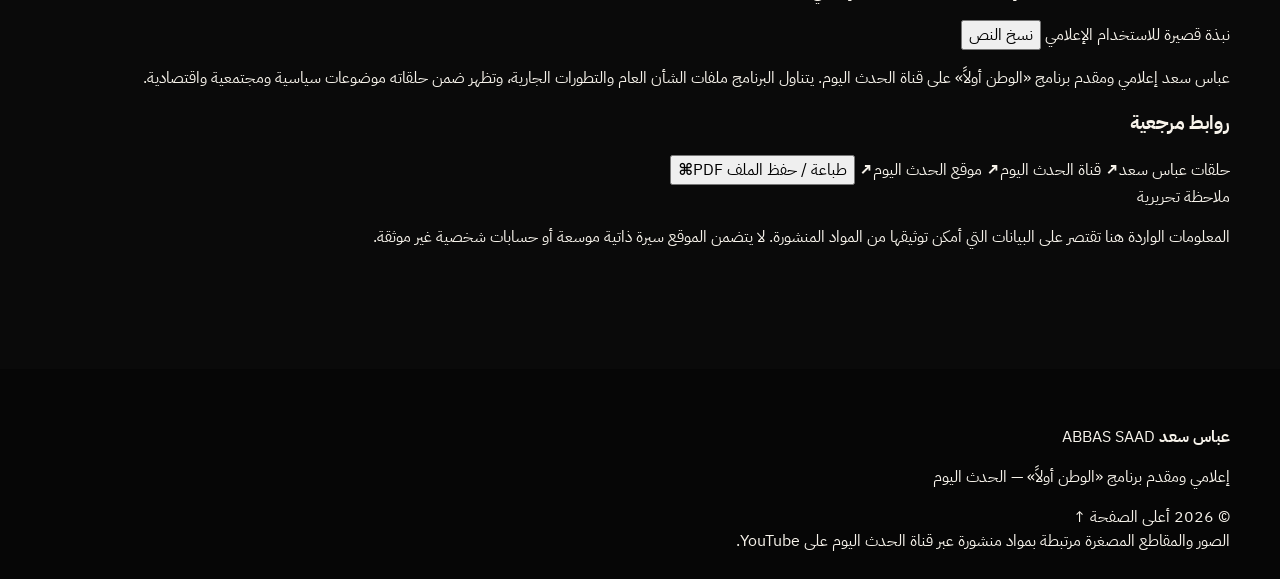
==== commit 2a14285b: "refactor: rebuild media site as editorial press profile" ====
--- a/index.html
+++ b/index.html
@@ -3,29 +3,31 @@
 <head>
   <meta charset="utf-8" />
   <meta name="viewport" content="width=device-width, initial-scale=1" />
-  <meta name="theme-color" content="#0a0a0a" />
-  <meta name="color-scheme" content="dark" />
-  <meta name="description" content="الموقع الإعلامي للإعلامي عباس سعد، مقدم برنامج الوطن أولاً على قناة الحدث اليوم. شاهد أبرز الحلقات والظهور الإعلامي من يوتيوب." />
-  <meta name="keywords" content="عباس سعد, الإعلامي عباس سعد, الوطن أولاً, الحدث اليوم, مذيع, إعلامي, YouTube" />
+  <meta name="theme-color" content="#121212" />
+  <meta name="description" content="الملف الإعلامي للإعلامي عباس سعد، مقدم برنامج «الوطن أولاً» على قناة الحدث اليوم. نبذة مهنية، حلقات مختارة وروابط المشاهدة." />
   <meta name="author" content="Abbas Saad" />
-
-  <meta property="og:type" content="website" />
+  <meta name="robots" content="index,follow,max-image-preview:large" />
+
+  <link rel="canonical" href="https://mhmdwaelanwr.github.io/Abbas-Saad/" />
+
+  <meta property="og:type" content="profile" />
   <meta property="og:locale" content="ar_EG" />
-  <meta property="og:title" content="عباس سعد | إعلامي ومقدم برنامج الوطن أولاً" />
-  <meta property="og:description" content="الموقع الإعلامي للإعلامي عباس سعد — أبرز الحلقات والحوارات والظهور الإعلامي على قناة الحدث اليوم." />
-  <meta property="og:image" content="https://i.ytimg.com/vi/1TL-kex5aag/maxresdefault.jpg" />
+  <meta property="og:url" content="https://mhmdwaelanwr.github.io/Abbas-Saad/" />
+  <meta property="og:title" content="عباس سعد | ملف إعلامي" />
+  <meta property="og:description" content="إعلامي ومقدم برنامج «الوطن أولاً» على قناة الحدث اليوم." />
+  <meta property="og:image" content="https://i.ytimg.com/vi/e7bOspOPv5g/hqdefault.jpg" />
 
   <meta name="twitter:card" content="summary_large_image" />
-  <meta name="twitter:title" content="عباس سعد | إعلامي ومقدم برنامج الوطن أولاً" />
-  <meta name="twitter:description" content="أبرز الحلقات والحوارات والظهور الإعلامي للإعلامي عباس سعد." />
-  <meta name="twitter:image" content="https://i.ytimg.com/vi/1TL-kex5aag/maxresdefault.jpg" />
-
-  <title>عباس سعد | إعلامي ومقدم برنامج الوطن أولاً</title>
+  <meta name="twitter:title" content="عباس سعد | ملف إعلامي" />
+  <meta name="twitter:description" content="إعلامي ومقدم برنامج «الوطن أولاً» على قناة الحدث اليوم." />
+  <meta name="twitter:image" content="https://i.ytimg.com/vi/e7bOspOPv5g/hqdefault.jpg" />
+
+  <title>عباس سعد | ملف إعلامي</title>
   <link rel="icon" href="favicon.svg" type="image/svg+xml" />
   <link rel="preconnect" href="https://fonts.googleapis.com" />
   <link rel="preconnect" href="https://fonts.gstatic.com" crossorigin />
   <link rel="preconnect" href="https://i.ytimg.com" />
-  <link href="https://fonts.googleapis.com/css2?family=Cairo:wght@400;500;600;700;800;900&family=IBM+Plex+Sans+Arabic:wght@400;500;600;700&display=swap" rel="stylesheet" />
+  <link href="https://fonts.googleapis.com/css2?family=IBM+Plex+Sans+Arabic:wght@400;500;600;700&family=Noto+Kufi+Arabic:wght@500;600;700;800&display=swap" rel="stylesheet" />
   <link rel="stylesheet" href="styles.css" />
 
   <script type="application/ld+json">
@@ -39,13 +41,21 @@
     "subjectOf": [
       {
         "@type": "VideoObject",
-        "name": "الوطن أولاً مع عباس سعد | جولة حول أهم الأحداث والقضايا 9-9-2026",
-        "url": "https://www.youtube.com/watch?v=1TL-kex5aag"
+        "name": "الوطن أولا مع عباس سعد | جولة حول أهم الأحداث والقضايا 5-8-2026",
+        "uploadDate": "2026-08-05",
+        "url": "https://www.youtube.com/watch?v=e7bOspOPv5g"
       },
       {
         "@type": "VideoObject",
-        "name": "الوطن أولاً مع عباس سعد | جولة حول أهم الأحداث 22-7-2026",
+        "name": "الوطن أولا مع عباس سعد | جولة حول أهم الأحداث 22-7-2026",
+        "uploadDate": "2026-07-22",
         "url": "https://www.youtube.com/watch?v=rEwDJndwnwA"
+      },
+      {
+        "@type": "VideoObject",
+        "name": "الوطن أولا مع عباس سعد | التحول الاقتصادي في مصر 20-5-2026",
+        "uploadDate": "2026-05-20",
+        "url": "https://www.youtube.com/watch?v=LptlJPfGnNA"
       }
     ]
   }
@@ -54,309 +64,245 @@
 <body>
   <a class="skip-link" href="#main">انتقل إلى المحتوى</a>
 
-  <div class="topline" aria-label="شريط معلومات">
-    <div class="container topline-inner">
-      <span><i></i> الموقع الإعلامي</span>
-      <div>
-        <span>الوطن أولاً</span>
-        <span class="sep">•</span>
-        <span>قناة الحدث اليوم</span>
-      </div>
+  <div class="masthead-strip" aria-hidden="true">
+    <div class="container masthead-strip-inner">
+      <span>MEDIA PROFILE</span>
+      <span>عباس سعد</span>
+      <span>2026</span>
     </div>
   </div>
 
   <header class="site-header" id="top">
     <div class="container nav-wrap">
-      <a class="brand" href="#top" aria-label="عباس سعد — الرئيسية">
-        <span class="brand-monogram" aria-hidden="true">ع</span>
-        <span class="brand-copy">
+      <a class="brand" href="#home" aria-label="عباس سعد — الرئيسية">
+        <span class="brand-mark" aria-hidden="true">ع</span>
+        <span class="brand-text">
           <strong>عباس سعد</strong>
-          <small>إعلامي ومقدم برامج</small>
+          <small>ABBAS SAAD</small>
         </span>
       </a>
 
       <button class="menu-toggle" type="button" aria-expanded="false" aria-controls="main-nav" aria-label="فتح القائمة">
-        <span></span><span></span><span></span>
+        <span></span><span></span>
       </button>
 
       <nav class="main-nav" id="main-nav" aria-label="القائمة الرئيسية">
-        <a href="#home" class="active">الرئيسية</a>
-        <a href="#about">عن عباس سعد</a>
-        <a href="#watch">المشاهدة</a>
-        <a href="#highlights">أبرز الحلقات</a>
-        <a href="#channel">البث والقناة</a>
+        <a href="#profile">الملف الإعلامي</a>
+        <a href="#work">أعمال مختارة</a>
+        <a href="#program">الوطن أولاً</a>
+        <a href="#press">للصحافة</a>
       </nav>
 
-      <a class="nav-cta" href="https://www.youtube.com/@alhadathalyoum-3791/search?query=%D8%B9%D8%A8%D8%A7%D8%B3%20%D8%B3%D8%B9%D8%AF" target="_blank" rel="noopener noreferrer">
-        <span class="play-icon" aria-hidden="true">▶</span>
-        شاهد على يوتيوب
+      <a class="header-link" href="https://www.youtube.com/@alhadathalyoum-3791/search?query=%D8%B9%D8%A8%D8%A7%D8%B3%20%D8%B3%D8%B9%D8%AF" target="_blank" rel="noopener noreferrer">
+        مشاهدة الحلقات
+        <span aria-hidden="true">↗</span>
       </a>
     </div>
   </header>
 
   <main id="main">
     <section class="hero" id="home">
-      <div class="hero-bg" aria-hidden="true"></div>
-      <div class="hero-grid-lines" aria-hidden="true"></div>
-
-      <div class="container hero-layout">
+      <div class="container hero-grid">
         <div class="hero-copy reveal">
-          <div class="hero-badge"><span></span> إعلامي • مقدم برنامج «الوطن أولاً»</div>
-          <p class="hero-overline">صوت هادئ. سؤال مباشر. صورة أوضح.</p>
-          <h1>عباس <em>سعد</em></h1>
-          <p class="hero-lead">
-            منصة إعلامية تجمع أبرز حلقات ولقاءات الإعلامي عباس سعد، مقدم برنامج «الوطن أولاً» على قناة الحدث اليوم، في تجربة مشاهدة سريعة ومباشرة.
+          <div class="hero-index">01 — PROFILE</div>
+          <p class="hero-role">إعلامي ومقدم برامج</p>
+          <h1>عباس<br><span>سعد</span></h1>
+          <p class="hero-intro">
+            مقدم برنامج «الوطن أولاً» على قناة الحدث اليوم، مع محتوى يتابع القضايا العامة والتطورات الجارية وموضوعات الشأن المصري.
           </p>
-
           <div class="hero-actions">
-            <a class="btn btn-primary" href="#watch">شاهد حلقة حديثة <span>◀</span></a>
-            <a class="btn btn-secondary" href="#about">تعرف على البرنامج</a>
+            <a class="button button-dark" href="#work">أعمال مختارة</a>
+            <a class="text-action" href="#press">معلومات للصحافة <span>↓</span></a>
           </div>
-
-          <div class="hero-meta" aria-label="بيانات سريعة">
-            <div><small>البرنامج</small><strong>الوطن أولاً</strong></div>
-            <div><small>القناة</small><strong>الحدث اليوم</strong></div>
-            <div><small>المحتوى</small><strong>حوار • أخبار • مجتمع</strong></div>
-          </div>
-        </div>
-
-        <div class="hero-media reveal">
-          <div class="hero-photo">
-            <img src="https://i.ytimg.com/vi/1TL-kex5aag/maxresdefault.jpg" alt="الإعلامي عباس سعد خلال برنامج الوطن أولاً على قناة الحدث اليوم" fetchpriority="high" />
-            <div class="hero-photo-shade"></div>
-            <div class="hero-photo-label">
-              <span>ON AIR</span>
-              <div><small>الإعلامي</small><strong>عباس سعد</strong></div>
-            </div>
-          </div>
-
-          <a class="floating-video" href="https://www.youtube.com/watch?v=1TL-kex5aag" target="_blank" rel="noopener noreferrer" aria-label="مشاهدة حلقة حديثة من الوطن أولاً مع عباس سعد على يوتيوب">
-            <span class="floating-play">▶</span>
-            <span><small>حلقة حديثة • سبتمبر 2026</small><strong>شاهد الآن</strong></span>
-            <b>↗</b>
+        </div>
+
+        <figure class="hero-visual reveal">
+          <a class="hero-image-link" href="https://www.youtube.com/watch?v=e7bOspOPv5g" target="_blank" rel="noopener noreferrer" aria-label="مشاهدة حلقة الوطن أولاً بتاريخ 5 أغسطس 2026">
+            <img src="https://i.ytimg.com/vi/e7bOspOPv5g/hqdefault.jpg" alt="عباس سعد خلال برنامج الوطن أولاً على قناة الحدث اليوم" fetchpriority="high" />
+            <span class="image-play" aria-hidden="true">▶</span>
           </a>
-        </div>
-      </div>
-
-      <div class="hero-ticker" aria-hidden="true">
-        <div class="ticker-track">
-          <span>عباس سعد</span><b>◆</b><span>الوطن أولاً</span><b>◆</b><span>قناة الحدث اليوم</span><b>◆</b><span>حوار وتحليل</span><b>◆</b><span>عباس سعد</span><b>◆</b><span>الوطن أولاً</span><b>◆</b><span>قناة الحدث اليوم</span><b>◆</b><span>حوار وتحليل</span>
-        </div>
-      </div>
-    </section>
-
-    <section class="section about" id="about">
-      <div class="container about-grid">
-        <div class="section-title reveal">
-          <span class="kicker">عن الإعلامي</span>
-          <h2>إعلام قريب من <span>الحدث</span></h2>
-        </div>
-
-        <div class="about-copy reveal">
-          <p class="about-lead">
-            يقدم عباس سعد برنامج «الوطن أولاً» على شاشة الحدث اليوم، متابعًا الملفات العامة والتطورات الجارية من خلال عرض مباشر للموضوعات والنقاشات المرتبطة بالشأن المصري والمجتمعي.
+          <figcaption>
+            <span>«الوطن أولاً» — الحدث اليوم</span>
+            <span>05.08.2026</span>
+          </figcaption>
+        </figure>
+      </div>
+
+      <div class="container hero-facts" aria-label="معلومات سريعة">
+        <div><span>الصفة</span><strong>إعلامي ومقدم برامج</strong></div>
+        <div><span>البرنامج</span><strong>الوطن أولاً</strong></div>
+        <div><span>القناة</span><strong>الحدث اليوم</strong></div>
+      </div>
+    </section>
+
+    <section class="section profile-section" id="profile">
+      <div class="container editorial-grid">
+        <header class="section-label reveal">
+          <span>02</span>
+          <p>الملف الإعلامي</p>
+        </header>
+
+        <div class="profile-copy reveal">
+          <h2>نبذة مهنية</h2>
+          <p class="lead">
+            عباس سعد إعلامي ومقدم برنامج «الوطن أولاً» على قناة الحدث اليوم. يتناول البرنامج ملفات الشأن العام والتطورات الجارية، وتظهر ضمن حلقاته موضوعات سياسية ومجتمعية واقتصادية.
           </p>
           <p>
-            هذا الموقع مصمم ليكون واجهة رقمية للمحتوى المرئي: ظهور إعلامي، حلقات كاملة، مقاطع مختارة وروابط المشاهدة من المصدر على YouTube.
+            يجمع هذا الموقع المواد المنشورة المرتبطة بالبرنامج في مكان واحد، لتسهيل الوصول إلى الحلقات والمقاطع والمعلومات الأساسية عند إعداد تغطية صحفية أو تنسيق ظهور إعلامي.
           </p>
-
-          <div class="signature-row">
-            <div class="signature">عباس سعد</div>
-            <span>Presenter / Media Host</span>
+        </div>
+
+        <aside class="profile-data reveal" aria-label="بيانات مهنية">
+          <dl>
+            <div><dt>الاسم</dt><dd>عباس سعد</dd></div>
+            <div><dt>بالإنجليزية</dt><dd>Abbas Saad</dd></div>
+            <div><dt>الصفة</dt><dd>إعلامي ومقدم برامج</dd></div>
+            <div><dt>البرنامج</dt><dd>الوطن أولاً</dd></div>
+            <div><dt>القناة</dt><dd>الحدث اليوم</dd></div>
+          </dl>
+        </aside>
+      </div>
+    </section>
+
+    <section class="section work-section" id="work">
+      <div class="container">
+        <div class="section-head reveal">
+          <div>
+            <span class="section-number">03</span>
+            <h2>أعمال مختارة</h2>
           </div>
-        </div>
-      </div>
-
-      <div class="container pillars">
-        <article class="pillar reveal">
-          <span>01</span>
-          <h3>متابعة الحدث</h3>
-          <p>عرض لأبرز القضايا والموضوعات المتداولة بصورة مباشرة وسهلة المتابعة.</p>
+          <p>نماذج منشورة عبر قناة الحدث اليوم على YouTube.</p>
+        </div>
+
+        <article class="featured-work reveal">
+          <a class="featured-media" href="https://www.youtube.com/watch?v=e7bOspOPv5g" target="_blank" rel="noopener noreferrer">
+            <img src="https://i.ytimg.com/vi/e7bOspOPv5g/hqdefault.jpg" alt="حلقة الوطن أولاً مع عباس سعد بتاريخ 5 أغسطس 2026" loading="lazy" />
+            <span class="media-index">01</span>
+            <span class="media-play" aria-hidden="true">▶</span>
+          </a>
+          <div class="featured-copy">
+            <div class="work-meta"><span>الوطن أولاً</span><time datetime="2026-08-05">5 أغسطس 2026</time></div>
+            <h3>جولة حول أهم الأحداث والقضايا</h3>
+            <p>حلقة من برنامج «الوطن أولاً» منشورة عبر القناة الرسمية للحدث اليوم على YouTube.</p>
+            <a class="work-link" href="https://www.youtube.com/watch?v=e7bOspOPv5g" target="_blank" rel="noopener noreferrer">مشاهدة الحلقة <span>↗</span></a>
+          </div>
         </article>
-        <article class="pillar reveal">
-          <span>02</span>
-          <h3>حوار واضح</h3>
-          <p>طرح الموضوعات وفتح مساحة للنقاش حول الملفات التي تهم المشاهد المصري.</p>
-        </article>
-        <article class="pillar reveal">
-          <span>03</span>
-          <h3>أرشيف مرئي</h3>
-          <p>تجميع الحلقات والمقاطع المنشورة عبر قناة الحدث اليوم في واجهة واحدة.</p>
-        </article>
-      </div>
-    </section>
-
-    <section class="section feature-watch" id="watch">
+
+        <div class="work-list">
+          <article class="work-row reveal">
+            <a class="work-thumb" href="https://www.youtube.com/watch?v=rEwDJndwnwA" target="_blank" rel="noopener noreferrer">
+              <img src="https://i.ytimg.com/vi/rEwDJndwnwA/hqdefault.jpg" alt="الوطن أولاً مع عباس سعد بتاريخ 22 يوليو 2026" loading="lazy" />
+              <span aria-hidden="true">▶</span>
+            </a>
+            <div class="work-row-copy">
+              <div class="work-meta"><span>الوطن أولاً</span><time datetime="2026-07-22">22 يوليو 2026</time></div>
+              <h3><a href="https://www.youtube.com/watch?v=rEwDJndwnwA" target="_blank" rel="noopener noreferrer">جولة حول أهم الأحداث</a></h3>
+            </div>
+            <a class="row-arrow" href="https://www.youtube.com/watch?v=rEwDJndwnwA" target="_blank" rel="noopener noreferrer" aria-label="مشاهدة حلقة 22 يوليو">↗</a>
+          </article>
+
+          <article class="work-row reveal">
+            <a class="work-thumb" href="https://www.youtube.com/watch?v=LptlJPfGnNA" target="_blank" rel="noopener noreferrer">
+              <img src="https://i.ytimg.com/vi/LptlJPfGnNA/hqdefault.jpg" alt="الوطن أولاً مع عباس سعد عن التحول الاقتصادي في مصر" loading="lazy" />
+              <span aria-hidden="true">▶</span>
+            </a>
+            <div class="work-row-copy">
+              <div class="work-meta"><span>ملف اقتصادي</span><time datetime="2026-05-20">20 مايو 2026</time></div>
+              <h3><a href="https://www.youtube.com/watch?v=LptlJPfGnNA" target="_blank" rel="noopener noreferrer">التحول الاقتصادي في مصر</a></h3>
+            </div>
+            <a class="row-arrow" href="https://www.youtube.com/watch?v=LptlJPfGnNA" target="_blank" rel="noopener noreferrer" aria-label="مشاهدة حلقة التحول الاقتصادي في مصر">↗</a>
+          </article>
+
+          <article class="work-row reveal">
+            <a class="work-thumb" href="https://www.youtube.com/watch?v=8ajcUZYyEwE" target="_blank" rel="noopener noreferrer">
+              <img src="https://i.ytimg.com/vi/8ajcUZYyEwE/hqdefault.jpg" alt="الوطن أولاً مع عباس سعد بتاريخ 28 فبراير 2026" loading="lazy" />
+              <span aria-hidden="true">▶</span>
+            </a>
+            <div class="work-row-copy">
+              <div class="work-meta"><span>من الأرشيف</span><time datetime="2026-02-28">28 فبراير 2026</time></div>
+              <h3><a href="https://www.youtube.com/watch?v=8ajcUZYyEwE" target="_blank" rel="noopener noreferrer">جولة حول أهم الأحداث</a></h3>
+            </div>
+            <a class="row-arrow" href="https://www.youtube.com/watch?v=8ajcUZYyEwE" target="_blank" rel="noopener noreferrer" aria-label="مشاهدة حلقة 28 فبراير">↗</a>
+          </article>
+        </div>
+
+        <div class="all-work reveal">
+          <a class="button button-outline" href="https://www.youtube.com/@alhadathalyoum-3791/search?query=%D8%B9%D8%A8%D8%A7%D8%B3%20%D8%B3%D8%B9%D8%AF" target="_blank" rel="noopener noreferrer">عرض المزيد على YouTube <span>↗</span></a>
+        </div>
+      </div>
+    </section>
+
+    <section class="program-section" id="program">
+      <div class="container program-grid">
+        <div class="program-title reveal">
+          <span>04 — PROGRAM</span>
+          <h2>الوطن<br>أولاً</h2>
+        </div>
+
+        <div class="program-copy reveal">
+          <p class="lead">برنامج على شاشة الحدث اليوم يتابع أبرز الأحداث والقضايا العامة في صيغة تلفزيونية مباشرة.</p>
+          <p>تتضمن المواد المنشورة للبرنامج جولات إخبارية وموضوعات متخصصة، من بينها ملفات مرتبطة بالاقتصاد والشأن العام.</p>
+          <a class="inverse-link" href="https://www.youtube.com/@alhadathalyoum-3791" target="_blank" rel="noopener noreferrer">قناة الحدث اليوم على YouTube <span>↗</span></a>
+        </div>
+
+        <aside class="broadcast-card reveal">
+          <p class="broadcast-title">بيانات البث المنشورة</p>
+          <strong>11823</strong>
+          <div><span>نايل سات</span><span>رأسي (V)</span><span>27500</span></div>
+          <small>وفق البيانات المرفقة بوصف حلقات القناة على YouTube.</small>
+        </aside>
+      </div>
+    </section>
+
+    <section class="section press-section" id="press">
       <div class="container">
-        <div class="section-heading reveal">
+        <div class="press-heading reveal">
           <div>
-            <span class="kicker">شاهد الآن</span>
-            <h2>حلقة حديثة مختارة</h2>
+            <span class="section-number">05</span>
+            <h2>للصحفيين والقنوات</h2>
           </div>
-          <a class="text-link" href="https://www.youtube.com/@alhadathalyoum-3791/search?query=%D8%B9%D8%A8%D8%A7%D8%B3%20%D8%B3%D8%B9%D8%AF" target="_blank" rel="noopener noreferrer">كل النتائج على YouTube ↗</a>
-        </div>
-
-        <div class="watch-card reveal">
-          <div class="watch-player">
-            <iframe
-              src="https://www.youtube-nocookie.com/embed/1TL-kex5aag?rel=0"
-              title="الوطن أولاً مع عباس سعد - جولة حول أهم الأحداث والقضايا 9-9-2026"
-              loading="lazy"
-              allow="accelerometer; autoplay; clipboard-write; encrypted-media; gyroscope; picture-in-picture; web-share"
-              referrerpolicy="strict-origin-when-cross-origin"
-              allowfullscreen
-            ></iframe>
-          </div>
-          <div class="watch-info">
-            <span class="episode-tag">الوطن أولاً</span>
-            <small>9 سبتمبر 2026</small>
-            <h3>الوطن أولاً مع عباس سعد | جولة حول أهم الأحداث والقضايا</h3>
-            <p>حلقة منشورة عبر القناة الرسمية لـ«الحدث اليوم» على YouTube.</p>
-            <a class="btn btn-dark" href="https://www.youtube.com/watch?v=1TL-kex5aag" target="_blank" rel="noopener noreferrer">افتح على YouTube <span>↗</span></a>
-          </div>
-        </div>
-      </div>
-    </section>
-
-    <section class="section highlights" id="highlights">
-      <div class="container">
-        <div class="section-heading reveal">
-          <div>
-            <span class="kicker">من الأرشيف</span>
-            <h2>حلقات ومقاطع مختارة</h2>
-          </div>
-          <p>روابط مباشرة من قناة الحدث اليوم الرسمية.</p>
-        </div>
-
-        <div class="video-grid">
-          <article class="video-card reveal">
-            <a class="thumb" href="https://www.youtube.com/watch?v=e7bOspOPv5g" target="_blank" rel="noopener noreferrer">
-              <img src="https://i.ytimg.com/vi/e7bOspOPv5g/hqdefault.jpg" alt="الوطن أولاً مع عباس سعد - جولة حول أهم الأحداث والقضايا 5-8-2026" loading="lazy" />
-              <span class="thumb-play">▶</span>
-              <span class="thumb-label">الوطن أولاً</span>
-            </a>
-            <div class="video-copy">
-              <small>5 أغسطس 2026</small>
-              <h3><a href="https://www.youtube.com/watch?v=e7bOspOPv5g" target="_blank" rel="noopener noreferrer">الوطن أولاً مع عباس سعد | جولة حول أهم الأحداث والقضايا</a></h3>
-              <div class="video-footer"><span>الحدث اليوم</span><a href="https://www.youtube.com/watch?v=e7bOspOPv5g" target="_blank" rel="noopener noreferrer">مشاهدة ↗</a></div>
+          <p>معلومات سريعة وروابط مرجعية عند إعداد خبر، تعريف، أو تنسيق إعلامي.</p>
+        </div>
+
+        <div class="press-grid">
+          <article class="press-bio reveal">
+            <div class="press-card-head">
+              <span>نبذة قصيرة للاستخدام الإعلامي</span>
+              <button class="copy-bio" type="button" data-copy-target="#media-bio">نسخ النص</button>
             </div>
+            <p id="media-bio">عباس سعد إعلامي ومقدم برنامج «الوطن أولاً» على قناة الحدث اليوم. يتناول البرنامج ملفات الشأن العام والتطورات الجارية، وتظهر ضمن حلقاته موضوعات سياسية ومجتمعية واقتصادية.</p>
           </article>
 
-          <article class="video-card reveal">
-            <a class="thumb" href="https://www.youtube.com/watch?v=rEwDJndwnwA" target="_blank" rel="noopener noreferrer">
-              <img src="https://i.ytimg.com/vi/rEwDJndwnwA/hqdefault.jpg" alt="الوطن أولاً مع عباس سعد - جولة حول أهم الأحداث 22-7-2026" loading="lazy" />
-              <span class="thumb-play">▶</span>
-              <span class="thumb-label">حلقة كاملة</span>
-            </a>
-            <div class="video-copy">
-              <small>22 يوليو 2026</small>
-              <h3><a href="https://www.youtube.com/watch?v=rEwDJndwnwA" target="_blank" rel="noopener noreferrer">الوطن أولاً مع عباس سعد | جولة حول أهم الأحداث</a></h3>
-              <div class="video-footer"><span>الحدث اليوم</span><a href="https://www.youtube.com/watch?v=rEwDJndwnwA" target="_blank" rel="noopener noreferrer">مشاهدة ↗</a></div>
-            </div>
-          </article>
-
-          <article class="video-card reveal">
-            <a class="thumb" href="https://www.youtube.com/watch?v=wH4Z5zHnIUI" target="_blank" rel="noopener noreferrer">
-              <img src="https://i.ytimg.com/vi/wH4Z5zHnIUI/hqdefault.jpg" alt="الوطن أولاً مع عباس سعد - جولة حول أهم الأحداث 15-7-2026" loading="lazy" />
-              <span class="thumb-play">▶</span>
-              <span class="thumb-label">الوطن أولاً</span>
-            </a>
-            <div class="video-copy">
-              <small>15 يوليو 2026</small>
-              <h3><a href="https://www.youtube.com/watch?v=wH4Z5zHnIUI" target="_blank" rel="noopener noreferrer">الوطن أولاً مع عباس سعد | جولة حول أهم الأحداث</a></h3>
-              <div class="video-footer"><span>الحدث اليوم</span><a href="https://www.youtube.com/watch?v=wH4Z5zHnIUI" target="_blank" rel="noopener noreferrer">مشاهدة ↗</a></div>
-            </div>
-          </article>
-
-          <article class="video-card reveal">
-            <a class="thumb" href="https://www.youtube.com/watch?v=8ajcUZYyEwE" target="_blank" rel="noopener noreferrer">
-              <img src="https://i.ytimg.com/vi/8ajcUZYyEwE/hqdefault.jpg" alt="الوطن أولاً مع عباس سعد - جولة حول أهم الأحداث 28-2-2026" loading="lazy" />
-              <span class="thumb-play">▶</span>
-              <span class="thumb-label">من الأرشيف</span>
-            </a>
-            <div class="video-copy">
-              <small>28 فبراير 2026</small>
-              <h3><a href="https://www.youtube.com/watch?v=8ajcUZYyEwE" target="_blank" rel="noopener noreferrer">الوطن أولاً مع عباس سعد | جولة حول أهم الأحداث</a></h3>
-              <div class="video-footer"><span>الحدث اليوم</span><a href="https://www.youtube.com/watch?v=8ajcUZYyEwE" target="_blank" rel="noopener noreferrer">مشاهدة ↗</a></div>
-            </div>
-          </article>
-        </div>
-      </div>
-    </section>
-
-    <section class="section quote-section" aria-label="هوية الموقع">
-      <div class="container quote-box reveal">
-        <span class="quote-mark" aria-hidden="true">●</span>
-        <div>
-          <small>هوية الموقع الإعلامية</small>
-          <h2>المحتوى في المقدمة.</h2>
-          <p>تصميم صحفي هادئ يركز على الحلقة، المعلومة، وسهولة الوصول إلى المصدر.</p>
-        </div>
-        <div class="quote-lines" aria-hidden="true"></div>
-      </div>
-    </section>
-
-    <section class="section channel" id="channel">
-      <div class="container channel-grid">
-        <div class="channel-copy reveal">
-          <span class="kicker">على الشاشة</span>
-          <h2>قناة الحدث اليوم</h2>
-          <p>
-            تُنشر حلقات ومقاطع «الوطن أولاً» عبر قناة الحدث اليوم الرسمية على YouTube. ويمكن متابعة القناة فضائيًا عبر نايل سات وفق بيانات القناة المنشورة.
-          </p>
-          <div class="channel-actions">
-            <a class="btn btn-primary" href="https://www.youtube.com/@alhadathalyoum-3791" target="_blank" rel="noopener noreferrer">قناة YouTube <span>↗</span></a>
-            <a class="btn btn-secondary light" href="https://alhadathalyoum.tv/" target="_blank" rel="noopener noreferrer">موقع القناة</a>
-          </div>
-        </div>
-
-        <div class="frequency-card reveal">
-          <span class="frequency-eyebrow">NILESAT</span>
-          <div class="frequency-number">11823</div>
-          <div class="frequency-details">
-            <div><small>الاستقطاب</small><strong>رأسي (V)</strong></div>
-            <div><small>معدل الترميز</small><strong>27500</strong></div>
-          </div>
-          <div class="frequency-footer"><span class="live-dot"></span> الحدث اليوم</div>
-        </div>
-      </div>
-    </section>
-
-    <section class="section media-contact">
-      <div class="container contact-panel reveal">
-        <div>
-          <span class="kicker">للتواصل الإعلامي</span>
-          <h2>للتنسيق مع القناة</h2>
-          <p>للتواصل العام مع قناة الحدث اليوم يمكن استخدام البريد المنشور على موقع القناة.</p>
-        </div>
-        <a class="contact-email" href="mailto:media@alhadathalyoum.tv">
-          <small>البريد الإعلامي للقناة</small>
-          <strong>media@alhadathalyoum.tv</strong>
-          <span>↗</span>
-        </a>
+          <aside class="press-links reveal">
+            <h3>روابط مرجعية</h3>
+            <a href="https://www.youtube.com/@alhadathalyoum-3791/search?query=%D8%B9%D8%A8%D8%A7%D8%B3%20%D8%B3%D8%B9%D8%AF" target="_blank" rel="noopener noreferrer"><span>حلقات عباس سعد</span><b>↗</b></a>
+            <a href="https://www.youtube.com/@alhadathalyoum-3791" target="_blank" rel="noopener noreferrer"><span>قناة الحدث اليوم</span><b>↗</b></a>
+            <a href="https://alhadathalyoum.tv/" target="_blank" rel="noopener noreferrer"><span>موقع الحدث اليوم</span><b>↗</b></a>
+            <button class="print-profile" type="button"><span>طباعة / حفظ الملف PDF</span><b>⌘</b></button>
+          </aside>
+        </div>
+
+        <div class="editorial-note reveal">
+          <span>ملاحظة تحريرية</span>
+          <p>المعلومات الواردة هنا تقتصر على البيانات التي أمكن توثيقها من المواد المنشورة. لا يتضمن الموقع سيرة ذاتية موسعة أو حسابات شخصية غير موثقة.</p>
+        </div>
       </div>
     </section>
   </main>
 
   <footer class="site-footer">
-    <div class="container footer-top">
-      <div class="footer-brand">
-        <span class="brand-monogram" aria-hidden="true">ع</span>
-        <div><strong>عباس سعد</strong><small>إعلامي ومقدم برنامج «الوطن أولاً»</small></div>
-      </div>
-      <div class="footer-links">
-        <a href="#about">عن عباس سعد</a>
-        <a href="#watch">المشاهدة</a>
-        <a href="#highlights">الحلقات</a>
-        <a href="#channel">القناة</a>
+    <div class="container footer-grid">
+      <div class="footer-name">
+        <strong>عباس سعد</strong>
+        <span>ABBAS SAAD</span>
+      </div>
+      <p>إعلامي ومقدم برنامج «الوطن أولاً» — الحدث اليوم</p>
+      <div class="footer-meta">
+        <span>© <span id="year"></span></span>
+        <a href="#top">أعلى الصفحة ↑</a>
       </div>
     </div>
-
-    <div class="container footer-bottom">
-      <p>© <span id="year"></span> عباس سعد.</p>
-      <p class="source-note">المقاطع والصور المصغرة مرتبطة بالمحتوى المنشور عبر قناة الحدث اليوم على YouTube.</p>
-      <a href="#top" class="back-top" aria-label="العودة إلى أعلى الصفحة">↑</a>
-    </div>
+    <div class="container source-line">الصور والمقاطع المصغرة مرتبطة بمواد منشورة عبر قناة الحدث اليوم على YouTube.</div>
   </footer>
 
   <script src="script.js"></script>
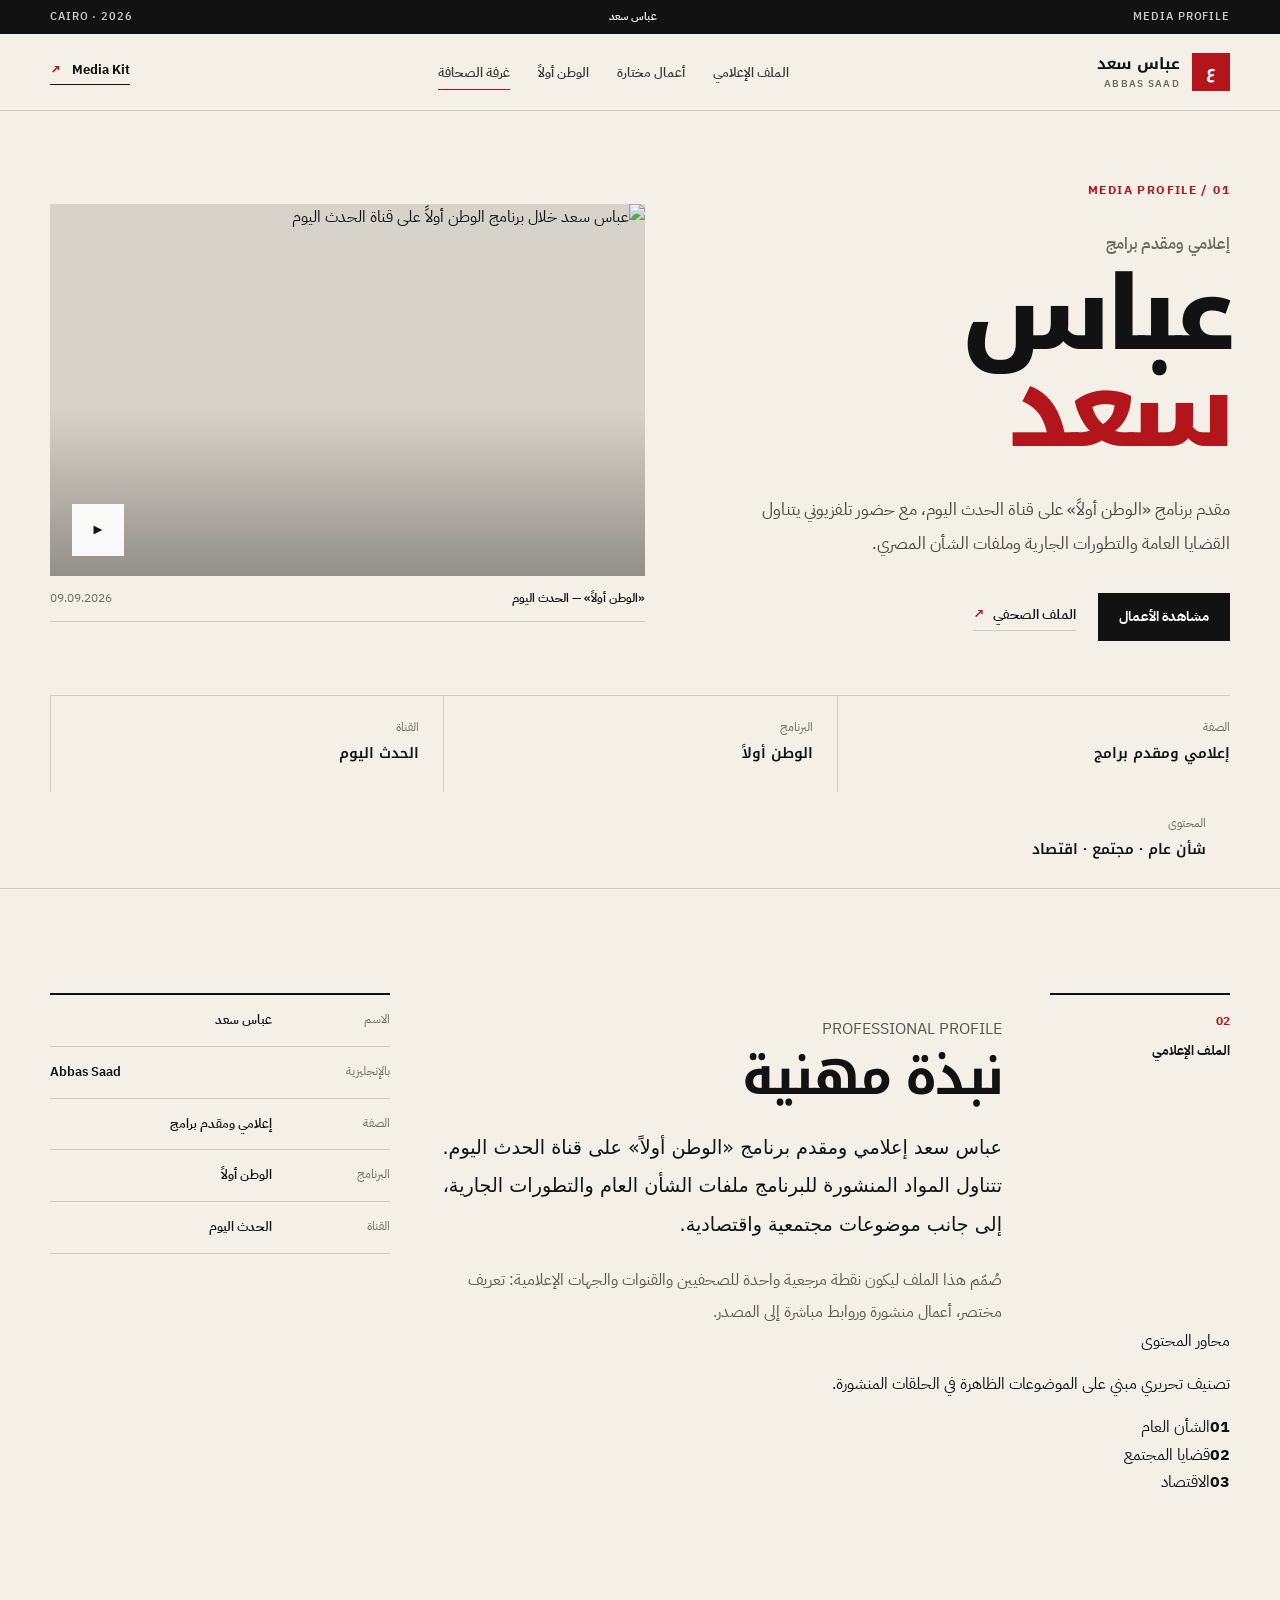
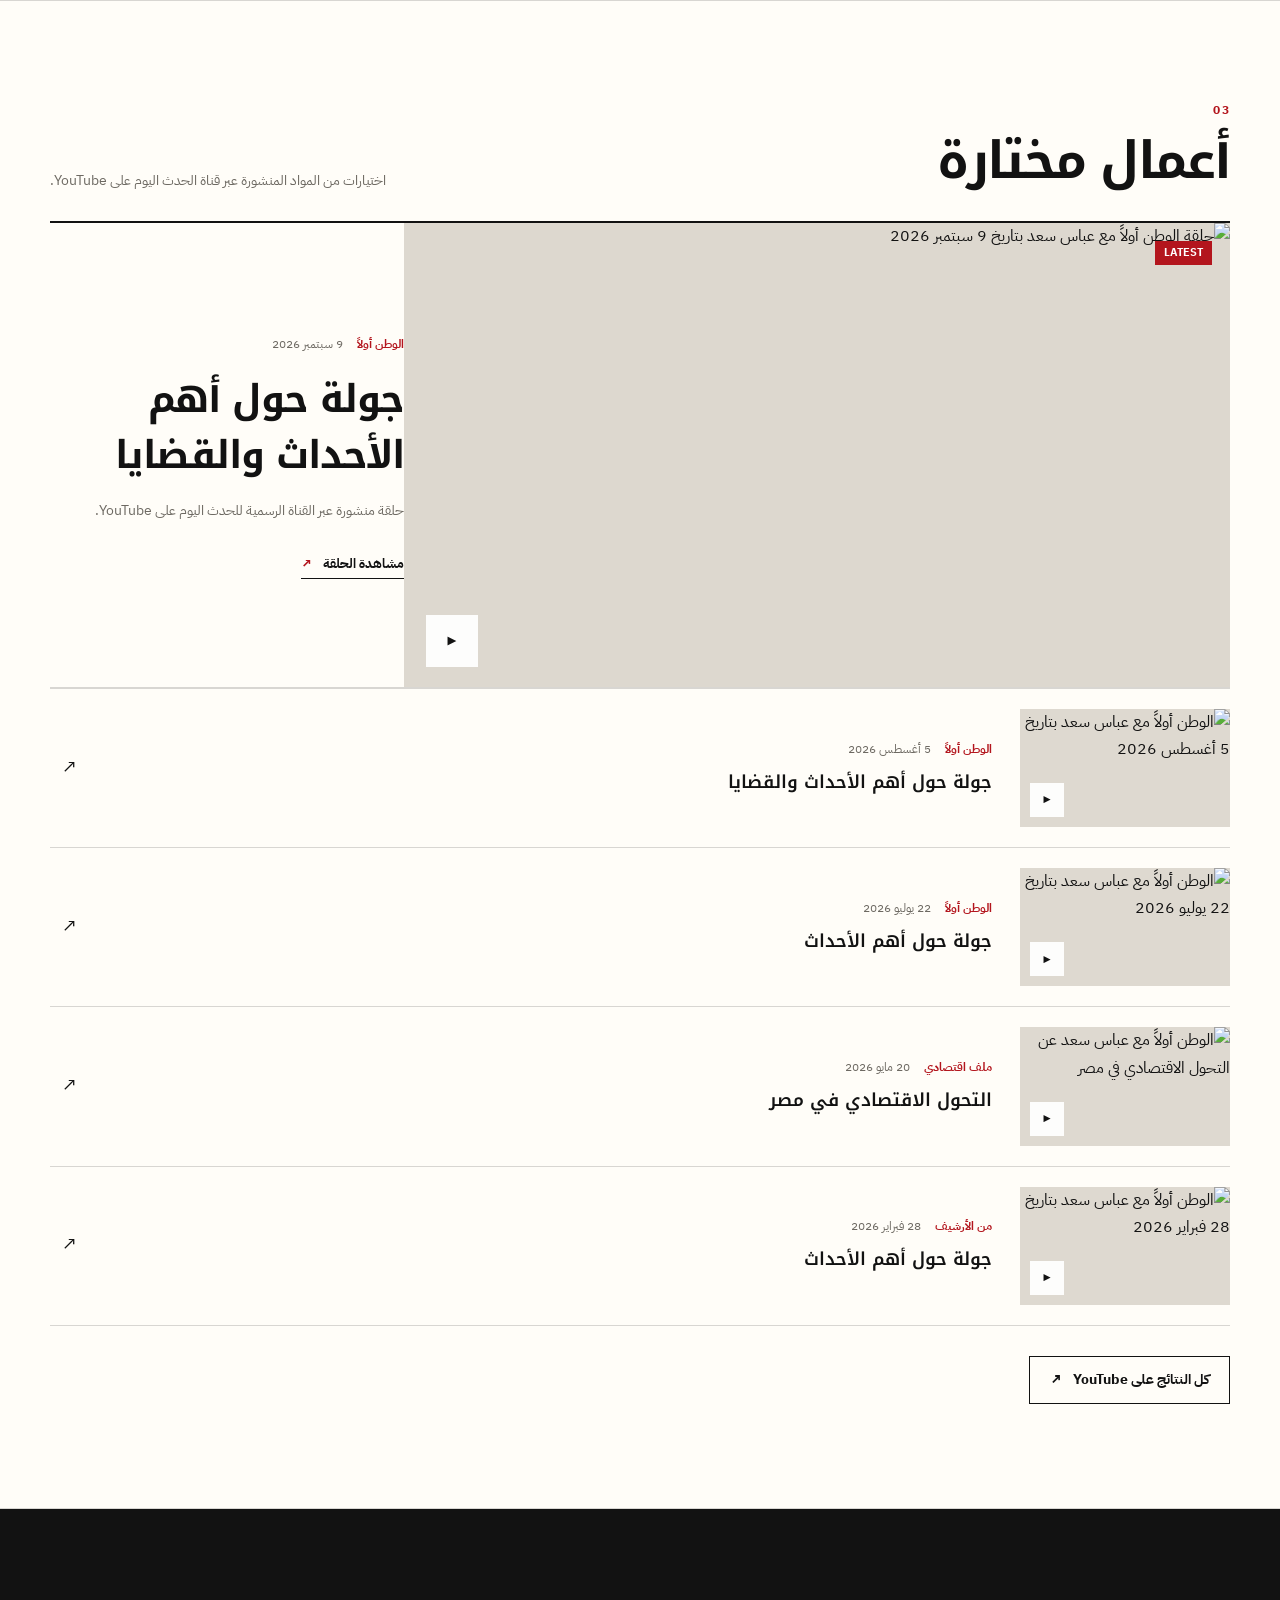
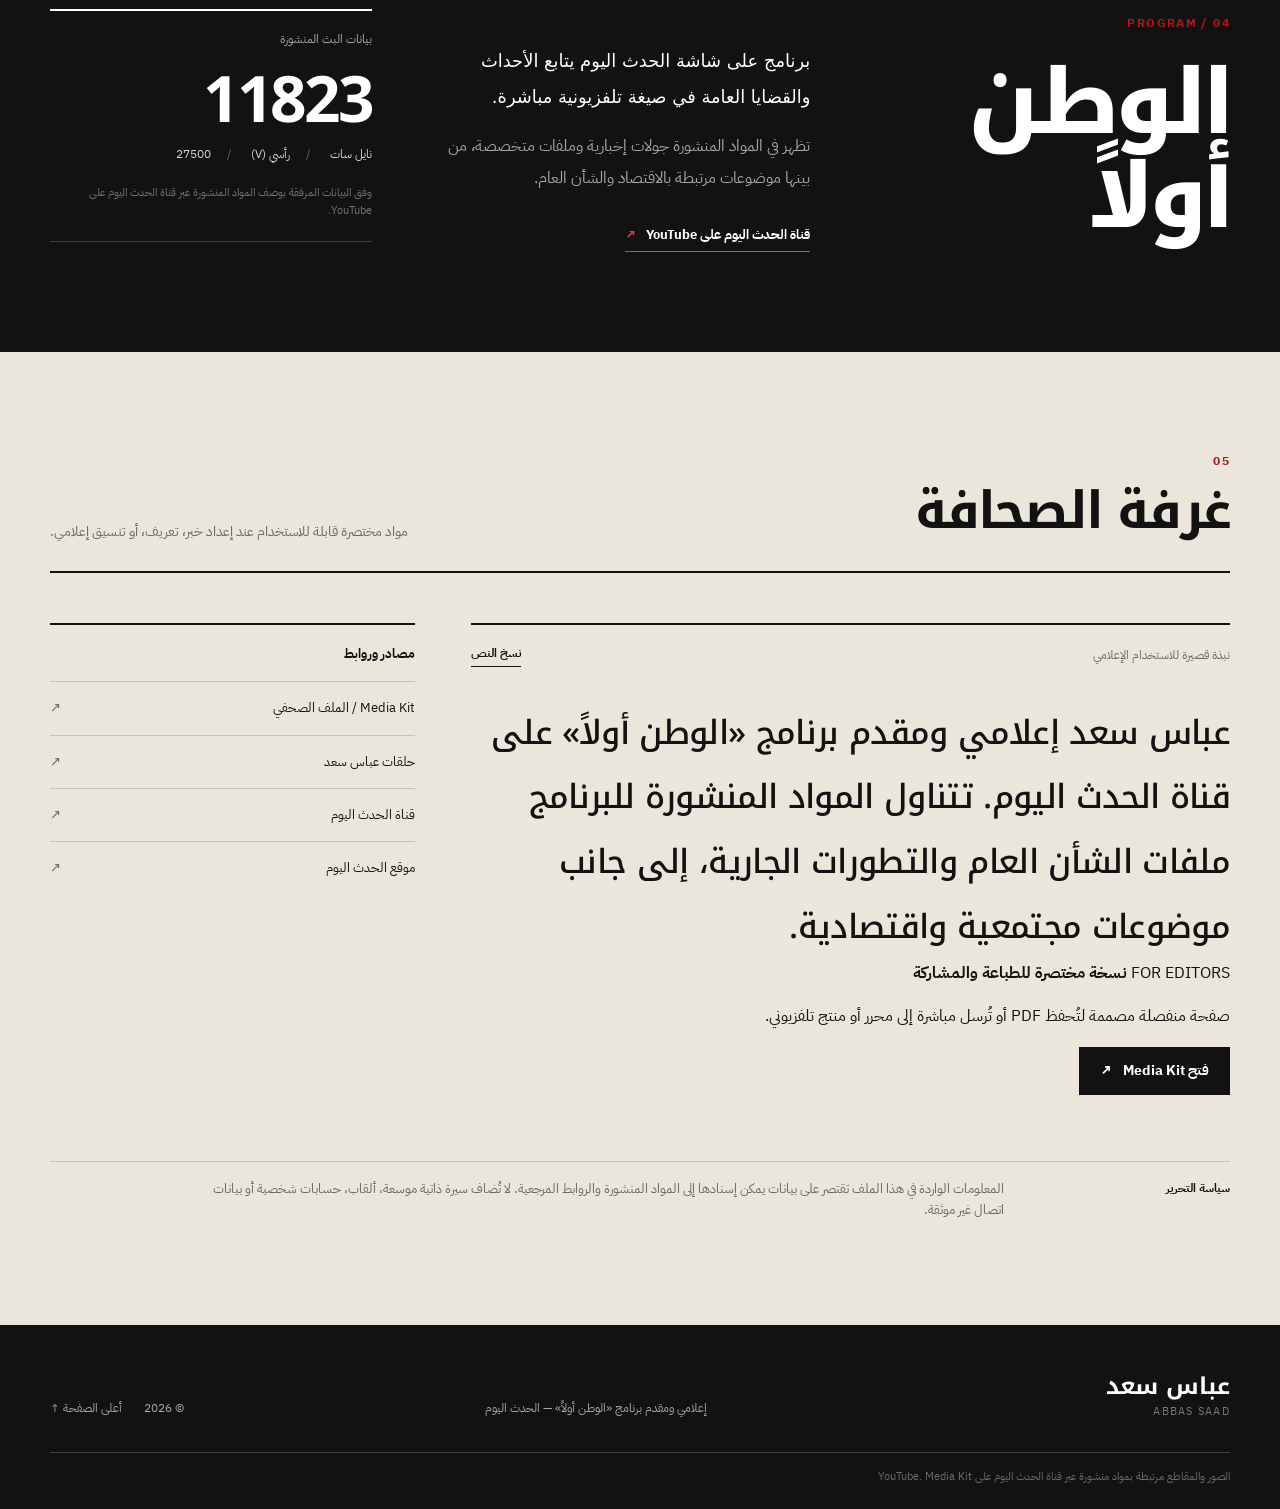
==== commit 9824e542: "feat: elevate site into a newsroom-grade media profile" ====
--- a/index.html
+++ b/index.html
@@ -3,26 +3,32 @@
 <head>
   <meta charset="utf-8" />
   <meta name="viewport" content="width=device-width, initial-scale=1" />
-  <meta name="theme-color" content="#121212" />
-  <meta name="description" content="الملف الإعلامي للإعلامي عباس سعد، مقدم برنامج «الوطن أولاً» على قناة الحدث اليوم. نبذة مهنية، حلقات مختارة وروابط المشاهدة." />
+  <meta name="theme-color" content="#0f0f0f" />
+  <meta name="color-scheme" content="light dark" />
+  <meta name="description" content="الملف الإعلامي لعباس سعد، إعلامي ومقدم برنامج «الوطن أولاً» على قناة الحدث اليوم. نبذة مهنية، أعمال مختارة ومعلومات مرجعية للصحفيين والقنوات." />
   <meta name="author" content="Abbas Saad" />
-  <meta name="robots" content="index,follow,max-image-preview:large" />
+  <meta name="robots" content="index,follow,max-image-preview:large,max-snippet:-1,max-video-preview:-1" />
+  <meta name="referrer" content="strict-origin-when-cross-origin" />
 
   <link rel="canonical" href="https://mhmdwaelanwr.github.io/Abbas-Saad/" />
+  <link rel="alternate" hreflang="ar-EG" href="https://mhmdwaelanwr.github.io/Abbas-Saad/" />
+  <link rel="manifest" href="site.webmanifest" />
 
   <meta property="og:type" content="profile" />
   <meta property="og:locale" content="ar_EG" />
+  <meta property="og:site_name" content="Abbas Saad — Media Profile" />
   <meta property="og:url" content="https://mhmdwaelanwr.github.io/Abbas-Saad/" />
-  <meta property="og:title" content="عباس سعد | ملف إعلامي" />
-  <meta property="og:description" content="إعلامي ومقدم برنامج «الوطن أولاً» على قناة الحدث اليوم." />
-  <meta property="og:image" content="https://i.ytimg.com/vi/e7bOspOPv5g/hqdefault.jpg" />
+  <meta property="og:title" content="عباس سعد | إعلامي ومقدم برامج" />
+  <meta property="og:description" content="ملف إعلامي مرجعي لعباس سعد، مقدم برنامج «الوطن أولاً» على قناة الحدث اليوم." />
+  <meta property="og:image" content="https://i.ytimg.com/vi/1TL-kex5aag/maxresdefault.jpg" />
+  <meta property="og:image:alt" content="عباس سعد خلال برنامج الوطن أولاً على قناة الحدث اليوم" />
 
   <meta name="twitter:card" content="summary_large_image" />
-  <meta name="twitter:title" content="عباس سعد | ملف إعلامي" />
-  <meta name="twitter:description" content="إعلامي ومقدم برنامج «الوطن أولاً» على قناة الحدث اليوم." />
-  <meta name="twitter:image" content="https://i.ytimg.com/vi/e7bOspOPv5g/hqdefault.jpg" />
-
-  <title>عباس سعد | ملف إعلامي</title>
+  <meta name="twitter:title" content="عباس سعد | إعلامي ومقدم برامج" />
+  <meta name="twitter:description" content="ملف إعلامي مرجعي لعباس سعد، مقدم برنامج «الوطن أولاً» على قناة الحدث اليوم." />
+  <meta name="twitter:image" content="https://i.ytimg.com/vi/1TL-kex5aag/maxresdefault.jpg" />
+
+  <title>عباس سعد | إعلامي ومقدم برامج</title>
   <link rel="icon" href="favicon.svg" type="image/svg+xml" />
   <link rel="preconnect" href="https://fonts.googleapis.com" />
   <link rel="preconnect" href="https://fonts.gstatic.com" crossorigin />
@@ -33,29 +39,45 @@
   <script type="application/ld+json">
   {
     "@context": "https://schema.org",
-    "@type": "Person",
-    "name": "عباس سعد",
-    "alternateName": "Abbas Saad",
-    "jobTitle": "إعلامي ومقدم برامج",
-    "description": "إعلامي ومقدم برنامج الوطن أولاً على قناة الحدث اليوم.",
-    "subjectOf": [
+    "@graph": [
       {
-        "@type": "VideoObject",
-        "name": "الوطن أولا مع عباس سعد | جولة حول أهم الأحداث والقضايا 5-8-2026",
-        "uploadDate": "2026-08-05",
-        "url": "https://www.youtube.com/watch?v=e7bOspOPv5g"
+        "@type": "Person",
+        "@id": "https://mhmdwaelanwr.github.io/Abbas-Saad/#person",
+        "name": "عباس سعد",
+        "alternateName": "Abbas Saad",
+        "jobTitle": "إعلامي ومقدم برامج",
+        "description": "إعلامي ومقدم برنامج الوطن أولاً على قناة الحدث اليوم.",
+        "subjectOf": [
+          {
+            "@type": "VideoObject",
+            "name": "الوطن اولا مع عباس سعد | جولة حول أهم الأحداث والقضايا 9-9-2026",
+            "uploadDate": "2026-09-09",
+            "url": "https://www.youtube.com/watch?v=1TL-kex5aag",
+            "thumbnailUrl": "https://i.ytimg.com/vi/1TL-kex5aag/hqdefault.jpg"
+          },
+          {
+            "@type": "VideoObject",
+            "name": "الوطن اولا مع عباس سعد | جولة حول أهم الأحداث والقضايا 5-8-2026",
+            "uploadDate": "2026-08-05",
+            "url": "https://www.youtube.com/watch?v=e7bOspOPv5g",
+            "thumbnailUrl": "https://i.ytimg.com/vi/e7bOspOPv5g/hqdefault.jpg"
+          },
+          {
+            "@type": "VideoObject",
+            "name": "الوطن أولا مع عباس سعد | التحول الاقتصادي في مصر 20-5-2026",
+            "uploadDate": "2026-05-20",
+            "url": "https://www.youtube.com/watch?v=LptlJPfGnNA",
+            "thumbnailUrl": "https://i.ytimg.com/vi/LptlJPfGnNA/hqdefault.jpg"
+          }
+        ]
       },
       {
-        "@type": "VideoObject",
-        "name": "الوطن أولا مع عباس سعد | جولة حول أهم الأحداث 22-7-2026",
-        "uploadDate": "2026-07-22",
-        "url": "https://www.youtube.com/watch?v=rEwDJndwnwA"
-      },
-      {
-        "@type": "VideoObject",
-        "name": "الوطن أولا مع عباس سعد | التحول الاقتصادي في مصر 20-5-2026",
-        "uploadDate": "2026-05-20",
-        "url": "https://www.youtube.com/watch?v=LptlJPfGnNA"
+        "@type": "WebSite",
+        "@id": "https://mhmdwaelanwr.github.io/Abbas-Saad/#website",
+        "url": "https://mhmdwaelanwr.github.io/Abbas-Saad/",
+        "name": "عباس سعد — ملف إعلامي",
+        "inLanguage": "ar-EG",
+        "about": { "@id": "https://mhmdwaelanwr.github.io/Abbas-Saad/#person" }
       }
     ]
   }
@@ -68,13 +90,13 @@
     <div class="container masthead-strip-inner">
       <span>MEDIA PROFILE</span>
       <span>عباس سعد</span>
-      <span>2026</span>
+      <span>CAIRO · 2026</span>
     </div>
   </div>
 
   <header class="site-header" id="top">
     <div class="container nav-wrap">
-      <a class="brand" href="#home" aria-label="عباس سعد — الرئيسية">
+      <a class="brand" href="#home" aria-label="عباس سعد — الصفحة الرئيسية">
         <span class="brand-mark" aria-hidden="true">ع</span>
         <span class="brand-text">
           <strong>عباس سعد</strong>
@@ -90,11 +112,11 @@
         <a href="#profile">الملف الإعلامي</a>
         <a href="#work">أعمال مختارة</a>
         <a href="#program">الوطن أولاً</a>
-        <a href="#press">للصحافة</a>
+        <a href="#press">غرفة الصحافة</a>
       </nav>
 
-      <a class="header-link" href="https://www.youtube.com/@alhadathalyoum-3791/search?query=%D8%B9%D8%A8%D8%A7%D8%B3%20%D8%B3%D8%B9%D8%AF" target="_blank" rel="noopener noreferrer">
-        مشاهدة الحلقات
+      <a class="header-link" href="press.html">
+        Media Kit
         <span aria-hidden="true">↗</span>
       </a>
     </div>
@@ -104,34 +126,35 @@
     <section class="hero" id="home">
       <div class="container hero-grid">
         <div class="hero-copy reveal">
-          <div class="hero-index">01 — PROFILE</div>
+          <div class="hero-index">01 / MEDIA PROFILE</div>
           <p class="hero-role">إعلامي ومقدم برامج</p>
           <h1>عباس<br><span>سعد</span></h1>
           <p class="hero-intro">
-            مقدم برنامج «الوطن أولاً» على قناة الحدث اليوم، مع محتوى يتابع القضايا العامة والتطورات الجارية وموضوعات الشأن المصري.
+            مقدم برنامج «الوطن أولاً» على قناة الحدث اليوم، مع حضور تلفزيوني يتناول القضايا العامة والتطورات الجارية وملفات الشأن المصري.
           </p>
           <div class="hero-actions">
-            <a class="button button-dark" href="#work">أعمال مختارة</a>
-            <a class="text-action" href="#press">معلومات للصحافة <span>↓</span></a>
+            <a class="button button-dark" href="#work">مشاهدة الأعمال</a>
+            <a class="text-action" href="press.html">الملف الصحفي <span>↗</span></a>
           </div>
         </div>
 
         <figure class="hero-visual reveal">
-          <a class="hero-image-link" href="https://www.youtube.com/watch?v=e7bOspOPv5g" target="_blank" rel="noopener noreferrer" aria-label="مشاهدة حلقة الوطن أولاً بتاريخ 5 أغسطس 2026">
-            <img src="https://i.ytimg.com/vi/e7bOspOPv5g/hqdefault.jpg" alt="عباس سعد خلال برنامج الوطن أولاً على قناة الحدث اليوم" fetchpriority="high" />
+          <a class="hero-image-link" href="https://www.youtube.com/watch?v=1TL-kex5aag" target="_blank" rel="noopener noreferrer" aria-label="مشاهدة حلقة الوطن أولاً بتاريخ 9 سبتمبر 2026">
+            <img src="https://i.ytimg.com/vi/1TL-kex5aag/maxresdefault.jpg" alt="عباس سعد خلال برنامج الوطن أولاً على قناة الحدث اليوم" fetchpriority="high" />
             <span class="image-play" aria-hidden="true">▶</span>
           </a>
           <figcaption>
             <span>«الوطن أولاً» — الحدث اليوم</span>
-            <span>05.08.2026</span>
+            <time datetime="2026-09-09">09.09.2026</time>
           </figcaption>
         </figure>
       </div>
 
-      <div class="container hero-facts" aria-label="معلومات سريعة">
+      <div class="container hero-facts" aria-label="معلومات أساسية">
         <div><span>الصفة</span><strong>إعلامي ومقدم برامج</strong></div>
         <div><span>البرنامج</span><strong>الوطن أولاً</strong></div>
         <div><span>القناة</span><strong>الحدث اليوم</strong></div>
+        <div><span>المحتوى</span><strong>شأن عام · مجتمع · اقتصاد</strong></div>
       </div>
     </section>
 
@@ -143,24 +166,35 @@
         </header>
 
         <div class="profile-copy reveal">
+          <p class="overline">PROFESSIONAL PROFILE</p>
           <h2>نبذة مهنية</h2>
           <p class="lead">
-            عباس سعد إعلامي ومقدم برنامج «الوطن أولاً» على قناة الحدث اليوم. يتناول البرنامج ملفات الشأن العام والتطورات الجارية، وتظهر ضمن حلقاته موضوعات سياسية ومجتمعية واقتصادية.
+            عباس سعد إعلامي ومقدم برنامج «الوطن أولاً» على قناة الحدث اليوم. تتناول المواد المنشورة للبرنامج ملفات الشأن العام والتطورات الجارية، إلى جانب موضوعات مجتمعية واقتصادية.
           </p>
           <p>
-            يجمع هذا الموقع المواد المنشورة المرتبطة بالبرنامج في مكان واحد، لتسهيل الوصول إلى الحلقات والمقاطع والمعلومات الأساسية عند إعداد تغطية صحفية أو تنسيق ظهور إعلامي.
+            صُمّم هذا الملف ليكون نقطة مرجعية واحدة للصحفيين والقنوات والجهات الإعلامية: تعريف مختصر، أعمال منشورة وروابط مباشرة إلى المصدر.
           </p>
         </div>
 
         <aside class="profile-data reveal" aria-label="بيانات مهنية">
           <dl>
             <div><dt>الاسم</dt><dd>عباس سعد</dd></div>
-            <div><dt>بالإنجليزية</dt><dd>Abbas Saad</dd></div>
+            <div><dt>بالإنجليزية</dt><dd dir="ltr">Abbas Saad</dd></div>
             <div><dt>الصفة</dt><dd>إعلامي ومقدم برامج</dd></div>
             <div><dt>البرنامج</dt><dd>الوطن أولاً</dd></div>
             <div><dt>القناة</dt><dd>الحدث اليوم</dd></div>
           </dl>
         </aside>
+      </div>
+
+      <div class="container focus-grid reveal" aria-label="محاور المحتوى">
+        <div class="focus-intro">
+          <span>محاور المحتوى</span>
+          <p>تصنيف تحريري مبني على الموضوعات الظاهرة في الحلقات المنشورة.</p>
+        </div>
+        <div class="focus-item"><b>01</b><span>الشأن العام</span></div>
+        <div class="focus-item"><b>02</b><span>قضايا المجتمع</span></div>
+        <div class="focus-item"><b>03</b><span>الاقتصاد</span></div>
       </div>
     </section>
 
@@ -171,24 +205,36 @@
             <span class="section-number">03</span>
             <h2>أعمال مختارة</h2>
           </div>
-          <p>نماذج منشورة عبر قناة الحدث اليوم على YouTube.</p>
+          <p>اختيارات من المواد المنشورة عبر قناة الحدث اليوم على YouTube.</p>
         </div>
 
         <article class="featured-work reveal">
-          <a class="featured-media" href="https://www.youtube.com/watch?v=e7bOspOPv5g" target="_blank" rel="noopener noreferrer">
-            <img src="https://i.ytimg.com/vi/e7bOspOPv5g/hqdefault.jpg" alt="حلقة الوطن أولاً مع عباس سعد بتاريخ 5 أغسطس 2026" loading="lazy" />
-            <span class="media-index">01</span>
+          <a class="featured-media" href="https://www.youtube.com/watch?v=1TL-kex5aag" target="_blank" rel="noopener noreferrer">
+            <img src="https://i.ytimg.com/vi/1TL-kex5aag/maxresdefault.jpg" alt="حلقة الوطن أولاً مع عباس سعد بتاريخ 9 سبتمبر 2026" loading="lazy" />
+            <span class="media-index">LATEST</span>
             <span class="media-play" aria-hidden="true">▶</span>
           </a>
           <div class="featured-copy">
-            <div class="work-meta"><span>الوطن أولاً</span><time datetime="2026-08-05">5 أغسطس 2026</time></div>
+            <div class="work-meta"><span>الوطن أولاً</span><time datetime="2026-09-09">9 سبتمبر 2026</time></div>
             <h3>جولة حول أهم الأحداث والقضايا</h3>
-            <p>حلقة من برنامج «الوطن أولاً» منشورة عبر القناة الرسمية للحدث اليوم على YouTube.</p>
-            <a class="work-link" href="https://www.youtube.com/watch?v=e7bOspOPv5g" target="_blank" rel="noopener noreferrer">مشاهدة الحلقة <span>↗</span></a>
+            <p>حلقة منشورة عبر القناة الرسمية للحدث اليوم على YouTube.</p>
+            <a class="work-link" href="https://www.youtube.com/watch?v=1TL-kex5aag" target="_blank" rel="noopener noreferrer">مشاهدة الحلقة <span>↗</span></a>
           </div>
         </article>
 
         <div class="work-list">
+          <article class="work-row reveal">
+            <a class="work-thumb" href="https://www.youtube.com/watch?v=e7bOspOPv5g" target="_blank" rel="noopener noreferrer">
+              <img src="https://i.ytimg.com/vi/e7bOspOPv5g/hqdefault.jpg" alt="الوطن أولاً مع عباس سعد بتاريخ 5 أغسطس 2026" loading="lazy" />
+              <span aria-hidden="true">▶</span>
+            </a>
+            <div class="work-row-copy">
+              <div class="work-meta"><span>الوطن أولاً</span><time datetime="2026-08-05">5 أغسطس 2026</time></div>
+              <h3><a href="https://www.youtube.com/watch?v=e7bOspOPv5g" target="_blank" rel="noopener noreferrer">جولة حول أهم الأحداث والقضايا</a></h3>
+            </div>
+            <a class="row-arrow" href="https://www.youtube.com/watch?v=e7bOspOPv5g" target="_blank" rel="noopener noreferrer" aria-label="مشاهدة حلقة 5 أغسطس">↗</a>
+          </article>
+
           <article class="work-row reveal">
             <a class="work-thumb" href="https://www.youtube.com/watch?v=rEwDJndwnwA" target="_blank" rel="noopener noreferrer">
               <img src="https://i.ytimg.com/vi/rEwDJndwnwA/hqdefault.jpg" alt="الوطن أولاً مع عباس سعد بتاريخ 22 يوليو 2026" loading="lazy" />
@@ -227,7 +273,7 @@
         </div>
 
         <div class="all-work reveal">
-          <a class="button button-outline" href="https://www.youtube.com/@alhadathalyoum-3791/search?query=%D8%B9%D8%A8%D8%A7%D8%B3%20%D8%B3%D8%B9%D8%AF" target="_blank" rel="noopener noreferrer">عرض المزيد على YouTube <span>↗</span></a>
+          <a class="button button-outline" href="https://www.youtube.com/@alhadathalyoum-3791/search?query=%D8%B9%D8%A8%D8%A7%D8%B3%20%D8%B3%D8%B9%D8%AF" target="_blank" rel="noopener noreferrer">كل النتائج على YouTube <span>↗</span></a>
         </div>
       </div>
     </section>
@@ -235,21 +281,21 @@
     <section class="program-section" id="program">
       <div class="container program-grid">
         <div class="program-title reveal">
-          <span>04 — PROGRAM</span>
+          <span>04 / PROGRAM</span>
           <h2>الوطن<br>أولاً</h2>
         </div>
 
         <div class="program-copy reveal">
-          <p class="lead">برنامج على شاشة الحدث اليوم يتابع أبرز الأحداث والقضايا العامة في صيغة تلفزيونية مباشرة.</p>
-          <p>تتضمن المواد المنشورة للبرنامج جولات إخبارية وموضوعات متخصصة، من بينها ملفات مرتبطة بالاقتصاد والشأن العام.</p>
+          <p class="lead">برنامج على شاشة الحدث اليوم يتابع الأحداث والقضايا العامة في صيغة تلفزيونية مباشرة.</p>
+          <p>تظهر في المواد المنشورة جولات إخبارية وملفات متخصصة، من بينها موضوعات مرتبطة بالاقتصاد والشأن العام.</p>
           <a class="inverse-link" href="https://www.youtube.com/@alhadathalyoum-3791" target="_blank" rel="noopener noreferrer">قناة الحدث اليوم على YouTube <span>↗</span></a>
         </div>
 
-        <aside class="broadcast-card reveal">
+        <aside class="broadcast-card reveal" aria-label="بيانات بث قناة الحدث اليوم">
           <p class="broadcast-title">بيانات البث المنشورة</p>
           <strong>11823</strong>
           <div><span>نايل سات</span><span>رأسي (V)</span><span>27500</span></div>
-          <small>وفق البيانات المرفقة بوصف حلقات القناة على YouTube.</small>
+          <small>وفق البيانات المرفقة بوصف المواد المنشورة عبر قناة الحدث اليوم على YouTube.</small>
         </aside>
       </div>
     </section>
@@ -259,9 +305,9 @@
         <div class="press-heading reveal">
           <div>
             <span class="section-number">05</span>
-            <h2>للصحفيين والقنوات</h2>
-          </div>
-          <p>معلومات سريعة وروابط مرجعية عند إعداد خبر، تعريف، أو تنسيق إعلامي.</p>
+            <h2>غرفة الصحافة</h2>
+          </div>
+          <p>مواد مختصرة قابلة للاستخدام عند إعداد خبر، تعريف، أو تنسيق إعلامي.</p>
         </div>
 
         <div class="press-grid">
@@ -270,21 +316,30 @@
               <span>نبذة قصيرة للاستخدام الإعلامي</span>
               <button class="copy-bio" type="button" data-copy-target="#media-bio">نسخ النص</button>
             </div>
-            <p id="media-bio">عباس سعد إعلامي ومقدم برنامج «الوطن أولاً» على قناة الحدث اليوم. يتناول البرنامج ملفات الشأن العام والتطورات الجارية، وتظهر ضمن حلقاته موضوعات سياسية ومجتمعية واقتصادية.</p>
+            <p id="media-bio">عباس سعد إعلامي ومقدم برنامج «الوطن أولاً» على قناة الحدث اليوم. تتناول المواد المنشورة للبرنامج ملفات الشأن العام والتطورات الجارية، إلى جانب موضوعات مجتمعية واقتصادية.</p>
           </article>
 
           <aside class="press-links reveal">
-            <h3>روابط مرجعية</h3>
+            <h3>مصادر وروابط</h3>
+            <a href="press.html"><span>Media Kit / الملف الصحفي</span><b>↗</b></a>
             <a href="https://www.youtube.com/@alhadathalyoum-3791/search?query=%D8%B9%D8%A8%D8%A7%D8%B3%20%D8%B3%D8%B9%D8%AF" target="_blank" rel="noopener noreferrer"><span>حلقات عباس سعد</span><b>↗</b></a>
             <a href="https://www.youtube.com/@alhadathalyoum-3791" target="_blank" rel="noopener noreferrer"><span>قناة الحدث اليوم</span><b>↗</b></a>
             <a href="https://alhadathalyoum.tv/" target="_blank" rel="noopener noreferrer"><span>موقع الحدث اليوم</span><b>↗</b></a>
-            <button class="print-profile" type="button"><span>طباعة / حفظ الملف PDF</span><b>⌘</b></button>
           </aside>
         </div>
 
+        <div class="press-utility reveal">
+          <div>
+            <span class="utility-label">FOR EDITORS</span>
+            <strong>نسخة مختصرة للطباعة والمشاركة</strong>
+            <p>صفحة منفصلة مصممة لتُحفظ PDF أو تُرسل مباشرة إلى محرر أو منتج تلفزيوني.</p>
+          </div>
+          <a class="button button-dark" href="press.html">فتح Media Kit <span>↗</span></a>
+        </div>
+
         <div class="editorial-note reveal">
-          <span>ملاحظة تحريرية</span>
-          <p>المعلومات الواردة هنا تقتصر على البيانات التي أمكن توثيقها من المواد المنشورة. لا يتضمن الموقع سيرة ذاتية موسعة أو حسابات شخصية غير موثقة.</p>
+          <span>سياسة التحرير</span>
+          <p>المعلومات الواردة في هذا الملف تقتصر على بيانات يمكن إسنادها إلى المواد المنشورة والروابط المرجعية. لا تُضاف سيرة ذاتية موسعة، ألقاب، حسابات شخصية أو بيانات اتصال غير موثقة.</p>
         </div>
       </div>
     </section>
@@ -302,7 +357,10 @@
         <a href="#top">أعلى الصفحة ↑</a>
       </div>
     </div>
-    <div class="container source-line">الصور والمقاطع المصغرة مرتبطة بمواد منشورة عبر قناة الحدث اليوم على YouTube.</div>
+    <div class="container source-line">
+      <span>الصور والمقاطع مرتبطة بمواد منشورة عبر قناة الحدث اليوم على YouTube.</span>
+      <a href="press.html">Media Kit</a>
+    </div>
   </footer>
 
   <script src="script.js"></script>
--- a/styles.css
+++ b/styles.css
@@ -1,40 +1,39 @@
 :root {
-  --bg: #0a0a0a;
-  --bg-soft: #111111;
-  --surface: #151515;
-  --surface-2: #1d1d1d;
-  --paper: #f2eee6;
-  --paper-soft: #e7e1d6;
-  --text: #f7f3eb;
-  --muted: #a7a39d;
-  --ink: #131313;
-  --red: #d71920;
-  --red-deep: #a91016;
-  --line: rgba(255,255,255,.12);
-  --line-dark: rgba(0,0,0,.13);
-  --shadow: 0 24px 80px rgba(0,0,0,.28);
-  --radius: 24px;
+  --ink: #121212;
+  --ink-soft: #2a2a2a;
+  --paper: #f4f0e8;
+  --paper-2: #ebe6dc;
+  --white: #fffdf8;
+  --muted: #6d6962;
+  --red: #b3151d;
+  --red-dark: #8f1016;
+  --line: rgba(18, 18, 18, .16);
+  --line-light: rgba(255, 255, 255, .18);
   --container: 1180px;
+  --display: "Noto Kufi Arabic", system-ui, sans-serif;
+  --body: "IBM Plex Sans Arabic", system-ui, sans-serif;
 }
 
 * { box-sizing: border-box; }
 html { scroll-behavior: smooth; }
 body {
   margin: 0;
-  background: var(--bg);
-  color: var(--text);
-  font-family: "IBM Plex Sans Arabic", "Cairo", system-ui, sans-serif;
+  background: var(--paper);
+  color: var(--ink);
+  font-family: var(--body);
+  font-size: 16px;
+  line-height: 1.7;
   -webkit-font-smoothing: antialiased;
-  overflow-x: hidden;
+  text-rendering: optimizeLegibility;
 }
 body.menu-open { overflow: hidden; }
-img { max-width: 100%; display: block; }
 a { color: inherit; text-decoration: none; }
-button, input, textarea { font: inherit; }
+img { display: block; max-width: 100%; }
+button { font: inherit; }
 ::selection { background: var(--red); color: #fff; }
 
 .container {
-  width: min(calc(100% - 40px), var(--container));
+  width: min(calc(100% - 44px), var(--container));
   margin-inline: auto;
 }
 
@@ -43,312 +42,677 @@
   top: 12px;
   right: 12px;
   z-index: 9999;
-  padding: 10px 16px;
   background: #fff;
-  color: #000;
-  border-radius: 10px;
-  transform: translateY(-160%);
-  transition: transform .2s ease;
+  color: #111;
+  padding: 10px 14px;
+  border: 1px solid #111;
+  transform: translateY(-180%);
 }
 .skip-link:focus { transform: translateY(0); }
 
-.topline {
-  height: 38px;
-  display: flex;
-  align-items: center;
-  border-bottom: 1px solid var(--line);
-  background: #050505;
-  color: #c9c4bc;
-  font-size: .76rem;
-  letter-spacing: .02em;
-}
-.topline-inner { display: flex; align-items: center; justify-content: space-between; gap: 20px; }
-.topline-inner > span { display: flex; align-items: center; gap: 8px; }
-.topline i { width: 7px; height: 7px; border-radius: 50%; background: var(--red); box-shadow: 0 0 0 5px rgba(215,25,32,.13); }
-.topline-inner > div { display: flex; gap: 9px; align-items: center; }
-.topline .sep { color: var(--red); }
+.masthead-strip {
+  background: var(--ink);
+  color: rgba(255, 255, 255, .76);
+  font: 600 .7rem/1 var(--body);
+  letter-spacing: .08em;
+}
+.masthead-strip-inner {
+  height: 34px;
+  display: flex;
+  align-items: center;
+  justify-content: space-between;
+  gap: 20px;
+}
+.masthead-strip-inner span:nth-child(2) {
+  color: #fff;
+  letter-spacing: 0;
+}
 
 .site-header {
   position: sticky;
   top: 0;
-  z-index: 1000;
-  background: rgba(10,10,10,.88);
-  backdrop-filter: blur(18px);
-  border-bottom: 1px solid rgba(255,255,255,.08);
-}
-.nav-wrap { height: 82px; display: grid; grid-template-columns: auto 1fr auto; gap: 30px; align-items: center; }
-.brand { display: inline-flex; align-items: center; gap: 12px; min-width: max-content; }
-.brand-monogram {
-  width: 43px;
-  height: 43px;
-  border-radius: 50%;
-  display: inline-grid;
+  z-index: 100;
+  background: rgba(244, 240, 232, .96);
+  border-bottom: 1px solid var(--line);
+  backdrop-filter: blur(10px);
+}
+.nav-wrap {
+  min-height: 76px;
+  display: grid;
+  grid-template-columns: auto 1fr auto;
+  align-items: center;
+  gap: 34px;
+}
+.brand {
+  display: inline-flex;
+  align-items: center;
+  gap: 12px;
+  min-width: max-content;
+}
+.brand-mark {
+  width: 38px;
+  height: 38px;
+  display: grid;
   place-items: center;
+  color: #fff;
+  background: var(--red);
+  font: 800 1rem/1 var(--display);
+}
+.brand-text { display: grid; line-height: 1.1; }
+.brand-text strong { font: 700 .97rem/1.2 var(--display); }
+.brand-text small {
+  margin-top: 5px;
+  color: var(--muted);
+  font: 600 .63rem/1 var(--body);
+  letter-spacing: .13em;
+}
+.main-nav {
+  display: flex;
+  justify-content: center;
+  gap: 28px;
+}
+.main-nav a {
+  position: relative;
+  color: #3c3935;
+  font-size: .84rem;
+  font-weight: 600;
+  padding: 27px 0 25px;
+}
+.main-nav a::after {
+  content: "";
+  position: absolute;
+  right: 0;
+  left: 100%;
+  bottom: 19px;
+  height: 1px;
+  background: var(--red);
+  transition: left .2s ease;
+}
+.main-nav a:hover::after,
+.main-nav a.active::after { left: 0; }
+.header-link {
+  display: inline-flex;
+  align-items: center;
+  gap: 10px;
+  font-size: .8rem;
+  font-weight: 700;
+  border-bottom: 1px solid var(--ink);
+  padding-bottom: 3px;
+}
+.header-link span { color: var(--red); }
+.menu-toggle {
+  display: none;
+  width: 42px;
+  height: 42px;
+  padding: 9px;
+  border: 1px solid var(--line);
+  background: transparent;
+  cursor: pointer;
+}
+.menu-toggle span {
+  display: block;
+  width: 100%;
+  height: 1px;
+  margin: 6px 0;
+  background: var(--ink);
+  transition: transform .2s ease;
+}
+
+.hero {
+  border-bottom: 1px solid var(--line);
+  background: var(--paper);
+}
+.hero-grid {
+  display: grid;
+  grid-template-columns: .92fr 1.08fr;
+  gap: 78px;
+  align-items: center;
+  padding-block: 74px 54px;
+}
+.hero-copy { min-width: 0; }
+.hero-index,
+.section-number,
+.program-title > span {
+  color: var(--red);
+  font: 700 .72rem/1 var(--body);
+  letter-spacing: .12em;
+}
+.hero-role {
+  margin: 34px 0 10px;
+  font-size: .98rem;
+  color: var(--muted);
+  font-weight: 600;
+}
+.hero h1 {
+  margin: 0;
+  font: 800 clamp(4.2rem, 8vw, 7.2rem)/.95 var(--display);
+  letter-spacing: -.055em;
+}
+.hero h1 span { color: var(--red); }
+.hero-intro {
+  max-width: 590px;
+  margin: 30px 0 0;
+  color: #48443f;
+  font-size: 1.08rem;
+  line-height: 2;
+}
+.hero-actions {
+  margin-top: 32px;
+  display: flex;
+  align-items: center;
+  gap: 22px;
+  flex-wrap: wrap;
+}
+.button {
+  min-height: 48px;
+  display: inline-flex;
+  align-items: center;
+  justify-content: center;
+  gap: 10px;
+  padding: 0 20px;
+  border: 1px solid transparent;
+  background: transparent;
+  font-size: .86rem;
+  font-weight: 700;
+  transition: background .2s ease, color .2s ease, border-color .2s ease;
+}
+.button-dark { background: var(--ink); color: #fff; }
+.button-dark:hover { background: var(--red); }
+.button-outline { border-color: var(--ink); }
+.button-outline:hover { background: var(--ink); color: #fff; }
+.text-action {
+  display: inline-flex;
+  align-items: center;
+  gap: 8px;
+  font-size: .86rem;
+  font-weight: 600;
+  border-bottom: 1px solid var(--line);
+  padding-bottom: 3px;
+}
+.text-action:hover { border-bottom-color: var(--red); }
+.text-action span { color: var(--red); }
+
+.hero-visual { margin: 0; min-width: 0; }
+.hero-image-link {
+  position: relative;
+  display: block;
+  overflow: hidden;
+  aspect-ratio: 16 / 10;
+  background: #d8d3ca;
+}
+.hero-image-link::after {
+  content: "";
+  position: absolute;
+  inset: 0;
+  background: linear-gradient(to top, rgba(0,0,0,.32), transparent 45%);
+  pointer-events: none;
+}
+.hero-image-link img {
+  width: 100%;
+  height: 100%;
+  object-fit: cover;
+  transition: transform .35s ease;
+}
+.hero-image-link:hover img { transform: scale(1.018); }
+.image-play,
+.media-play {
+  position: absolute;
+  z-index: 2;
+  left: 22px;
+  bottom: 20px;
+  width: 52px;
+  height: 52px;
+  display: grid;
+  place-items: center;
+  background: rgba(255,255,255,.94);
+  color: var(--ink);
+  font-size: .72rem;
+}
+.hero-visual figcaption {
+  display: flex;
+  justify-content: space-between;
+  gap: 16px;
+  padding-top: 12px;
+  border-bottom: 1px solid var(--line);
+  padding-bottom: 12px;
+  color: var(--muted);
+  font-size: .75rem;
+}
+.hero-visual figcaption span:first-child { color: var(--ink); font-weight: 600; }
+
+.hero-facts {
+  display: grid;
+  grid-template-columns: repeat(3, 1fr);
+  border-top: 1px solid var(--line);
+}
+.hero-facts div {
+  min-height: 96px;
+  padding: 22px 24px 20px;
+  border-left: 1px solid var(--line);
+}
+.hero-facts div:first-child { padding-right: 0; }
+.hero-facts div:last-child { border-left: 0; }
+.hero-facts span,
+.hero-facts strong { display: block; }
+.hero-facts span { color: var(--muted); font-size: .72rem; margin-bottom: 5px; }
+.hero-facts strong { font: 600 .9rem/1.6 var(--display); }
+
+.section { padding-block: 104px; }
+.editorial-grid {
+  display: grid;
+  grid-template-columns: 180px minmax(0, 1fr) 340px;
+  gap: 48px;
+  align-items: start;
+}
+.section-label {
+  border-top: 2px solid var(--ink);
+  padding-top: 12px;
+}
+.section-label span { color: var(--red); font-size: .72rem; font-weight: 700; }
+.section-label p { margin: 6px 0 0; font-size: .82rem; font-weight: 700; }
+.profile-copy h2,
+.section-head h2,
+.press-heading h2 {
+  margin: 0;
+  font: 700 clamp(2rem, 4vw, 3.7rem)/1.25 var(--display);
+  letter-spacing: -.035em;
+}
+.profile-copy p { margin: 20px 0 0; color: #5b5650; line-height: 2; }
+.profile-copy .lead {
+  color: var(--ink);
+  font-size: 1.2rem;
+  line-height: 2;
+  font-weight: 500;
+}
+.profile-data {
+  border-top: 2px solid var(--ink);
+  border-bottom: 1px solid var(--line);
+}
+.profile-data dl { margin: 0; }
+.profile-data dl div {
+  display: grid;
+  grid-template-columns: 100px 1fr;
+  gap: 18px;
+  padding: 14px 0;
+  border-bottom: 1px solid var(--line);
+}
+.profile-data dl div:last-child { border-bottom: 0; }
+.profile-data dt { color: var(--muted); font-size: .75rem; }
+.profile-data dd { margin: 0; font-size: .84rem; font-weight: 600; }
+
+.work-section { background: var(--white); border-top: 1px solid var(--line); border-bottom: 1px solid var(--line); }
+.section-head,
+.press-heading {
+  display: flex;
+  align-items: end;
+  justify-content: space-between;
+  gap: 50px;
+  padding-bottom: 28px;
+  border-bottom: 2px solid var(--ink);
+}
+.section-head > div,
+.press-heading > div { display: grid; gap: 12px; }
+.section-head > p,
+.press-heading > p {
+  max-width: 420px;
+  margin: 0;
+  color: var(--muted);
+  font-size: .86rem;
+}
+.featured-work {
+  display: grid;
+  grid-template-columns: 1.4fr .6fr;
+  border-bottom: 1px solid var(--line);
+}
+.featured-media {
+  position: relative;
+  display: block;
+  aspect-ratio: 16/9;
+  overflow: hidden;
+  background: #ddd8cf;
+}
+.featured-media img {
+  width: 100%;
+  height: 100%;
+  object-fit: cover;
+  transition: transform .35s ease;
+}
+.featured-media:hover img { transform: scale(1.018); }
+.media-index {
+  position: absolute;
+  top: 18px;
+  right: 18px;
+  z-index: 2;
   background: var(--red);
   color: #fff;
-  font-family: "Cairo", sans-serif;
-  font-size: 1.25rem;
-  font-weight: 900;
-  box-shadow: inset 0 0 0 1px rgba(255,255,255,.2);
-}
-.brand-copy { display: grid; line-height: 1.12; }
-.brand-copy strong { font-family: "Cairo", sans-serif; font-size: 1.03rem; font-weight: 800; }
-.brand-copy small { color: #94908a; font-size: .72rem; margin-top: 4px; }
-
-.main-nav { display: flex; justify-content: center; align-items: center; gap: 24px; }
-.main-nav a { position: relative; padding-block: 30px; color: #c8c3bc; font-size: .88rem; transition: color .2s ease; }
-.main-nav a::after { content: ""; position: absolute; right: 0; left: 0; bottom: 19px; height: 2px; background: var(--red); transform: scaleX(0); transform-origin: center; transition: transform .2s ease; }
-.main-nav a:hover, .main-nav a.active { color: #fff; }
-.main-nav a.active::after, .main-nav a:hover::after { transform: scaleX(1); }
-
-.nav-cta { display: inline-flex; align-items: center; gap: 10px; padding: 12px 16px; border: 1px solid rgba(255,255,255,.15); border-radius: 999px; font-size: .82rem; font-weight: 600; transition: .2s ease; }
-.nav-cta:hover { background: #fff; color: #111; border-color: #fff; transform: translateY(-1px); }
-.play-icon { color: var(--red); font-size: .65rem; }
-.menu-toggle { display: none; border: 0; background: transparent; padding: 8px; cursor: pointer; }
-.menu-toggle span { display: block; width: 24px; height: 2px; background: #fff; margin: 5px 0; transition: .2s ease; }
-
-.hero { position: relative; min-height: 760px; display: flex; flex-direction: column; overflow: hidden; border-bottom: 1px solid var(--line); }
-.hero-bg { position: absolute; inset: 0; background: radial-gradient(circle at 80% 25%, rgba(215,25,32,.16), transparent 28%), radial-gradient(circle at 12% 80%, rgba(255,255,255,.04), transparent 26%), linear-gradient(135deg, #0b0b0b 0%, #0a0a0a 48%, #101010 100%); }
-.hero-grid-lines { position: absolute; inset: 0; opacity: .16; background-image: linear-gradient(rgba(255,255,255,.08) 1px, transparent 1px), linear-gradient(90deg, rgba(255,255,255,.08) 1px, transparent 1px); background-size: 54px 54px; mask-image: linear-gradient(to bottom, black 0%, transparent 86%); }
-.hero-layout { position: relative; z-index: 2; display: grid; grid-template-columns: 1.05fr .95fr; gap: 70px; align-items: center; flex: 1; padding-block: 72px 66px; }
-
-.hero-copy { padding-top: 6px; }
-.hero-badge { display: inline-flex; align-items: center; gap: 9px; padding: 8px 12px; border: 1px solid var(--line); border-radius: 999px; color: #c9c4bd; font-size: .78rem; background: rgba(255,255,255,.025); }
-.hero-badge span { width: 7px; height: 7px; background: var(--red); border-radius: 50%; box-shadow: 0 0 0 5px rgba(215,25,32,.12); }
-.hero-overline { margin: 28px 0 0; color: #817e79; font-size: .82rem; font-weight: 600; letter-spacing: .08em; }
-.hero h1 { margin: 4px 0 12px; font-family: "Cairo", sans-serif; font-size: clamp(4.6rem, 8vw, 7.6rem); line-height: .95; letter-spacing: -.055em; font-weight: 900; }
-.hero h1 em { font-style: normal; color: transparent; -webkit-text-stroke: 1.5px rgba(255,255,255,.85); }
-.hero-lead { max-width: 690px; margin: 24px 0 0; color: #c0bbb4; font-size: 1.06rem; line-height: 2; }
-.hero-actions { display: flex; gap: 12px; flex-wrap: wrap; margin-top: 30px; }
-
-.btn { display: inline-flex; align-items: center; justify-content: center; gap: 10px; min-height: 50px; padding: 0 22px; border-radius: 12px; font-weight: 700; font-size: .88rem; transition: transform .2s ease, background .2s ease, color .2s ease, border-color .2s ease; }
-.btn:hover { transform: translateY(-2px); }
-.btn-primary { background: var(--red); color: #fff; box-shadow: 0 14px 30px rgba(215,25,32,.2); }
-.btn-primary:hover { background: #ed1c24; }
-.btn-secondary { border: 1px solid rgba(255,255,255,.16); color: #eee9e1; background: rgba(255,255,255,.02); }
-.btn-secondary:hover { background: #fff; color: #111; border-color: #fff; }
-.btn-secondary.light { border-color: rgba(255,255,255,.26); }
-.btn-dark { background: #111; color: #fff; }
-.btn-dark:hover { background: var(--red); }
-
-.hero-meta { display: grid; grid-template-columns: repeat(3, 1fr); margin-top: 40px; padding-top: 22px; border-top: 1px solid var(--line); max-width: 660px; }
-.hero-meta div { padding: 0 18px; border-left: 1px solid var(--line); }
-.hero-meta div:first-child { padding-right: 0; }
-.hero-meta div:last-child { border-left: 0; }
-.hero-meta small, .hero-meta strong { display: block; }
-.hero-meta small { color: #787570; font-size: .71rem; margin-bottom: 4px; }
-.hero-meta strong { font-size: .88rem; font-weight: 600; color: #ded9d2; }
-
-.hero-media { position: relative; min-width: 0; }
-.hero-photo { position: relative; aspect-ratio: 4 / 5; overflow: hidden; border-radius: 26px; border: 1px solid rgba(255,255,255,.14); box-shadow: var(--shadow); background: #171717; }
-.hero-photo::before { content: ""; position: absolute; z-index: 2; inset: 14px; border: 1px solid rgba(255,255,255,.19); border-radius: 17px; pointer-events: none; }
-.hero-photo img { width: 100%; height: 100%; object-fit: cover; object-position: center; transform: scale(1.035); }
-.hero-photo-shade { position: absolute; inset: 0; background: linear-gradient(to top, rgba(0,0,0,.9) 0%, rgba(0,0,0,.15) 42%, transparent 70%), linear-gradient(90deg, rgba(0,0,0,.13), transparent); }
-.hero-photo-label { position: absolute; z-index: 3; right: 32px; left: 32px; bottom: 30px; display: flex; align-items: end; justify-content: space-between; gap: 18px; }
-.hero-photo-label > span { background: var(--red); padding: 7px 10px; font: 700 .7rem/1 "Cairo", sans-serif; letter-spacing: .07em; border-radius: 4px; }
-.hero-photo-label div { margin-right: auto; text-align: left; }
-.hero-photo-label small, .hero-photo-label strong { display: block; }
-.hero-photo-label small { color: #bbb6ae; font-size: .72rem; }
-.hero-photo-label strong { font-family: "Cairo", sans-serif; font-size: 1.65rem; margin-top: 2px; }
-.floating-video { position: absolute; left: -28px; bottom: 54px; width: 270px; min-height: 88px; display: grid; grid-template-columns: 46px 1fr auto; gap: 12px; align-items: center; padding: 15px; border-radius: 16px; background: var(--paper); color: #111; box-shadow: 0 20px 50px rgba(0,0,0,.3); transition: transform .22s ease; z-index: 4; }
-.floating-video:hover { transform: translateY(-4px); }
-.floating-play { width: 46px; height: 46px; display: grid; place-items: center; border-radius: 50%; background: var(--red); color: #fff; font-size: .72rem; }
-.floating-video small, .floating-video strong { display: block; }
-.floating-video small { color: #7f7a73; font-size: .67rem; margin-bottom: 2px; }
-.floating-video strong { font-size: .9rem; }
-.floating-video b { color: #7c7770; }
-
-.hero-ticker { position: relative; z-index: 4; overflow: hidden; border-top: 1px solid var(--line); background: #070707; height: 52px; display: flex; align-items: center; }
-.ticker-track { display: flex; gap: 28px; align-items: center; min-width: max-content; animation: marquee 24s linear infinite; color: #aaa59e; font-size: .76rem; text-transform: uppercase; letter-spacing: .05em; }
-.ticker-track b { color: var(--red); font-size: .6rem; }
-@keyframes marquee { from { transform: translateX(0); } to { transform: translateX(45%); } }
-
-.section { padding-block: 104px; }
-.kicker { display: inline-flex; align-items: center; gap: 10px; color: var(--red); font-size: .78rem; font-weight: 800; letter-spacing: .02em; }
-.kicker::before { content: ""; width: 30px; height: 2px; background: currentColor; }
-.section-title h2, .section-heading h2, .channel-copy h2, .contact-panel h2 { font-family: "Cairo", sans-serif; font-size: clamp(2.15rem, 4vw, 4rem); line-height: 1.22; margin: 12px 0 0; letter-spacing: -.03em; }
-.section-title h2 span { color: var(--red); }
-
-.about { background: var(--paper); color: var(--ink); }
-.about .kicker { color: var(--red); }
-.about-grid { display: grid; grid-template-columns: .85fr 1.15fr; gap: 90px; align-items: start; }
-.about-copy { padding-top: 9px; }
-.about-copy p { margin: 0; color: #595550; line-height: 2; font-size: .98rem; }
-.about-copy .about-lead { color: #1c1b19; font-size: 1.2rem; line-height: 2; font-weight: 600; margin-bottom: 18px; }
-.signature-row { margin-top: 34px; display: flex; align-items: center; gap: 20px; padding-top: 22px; border-top: 1px solid var(--line-dark); }
-.signature { font-family: "Cairo", sans-serif; font-size: 1.55rem; font-weight: 900; transform: rotate(-3deg); }
-.signature-row span { color: #89847e; font-size: .73rem; letter-spacing: .08em; }
-.pillars { display: grid; grid-template-columns: repeat(3, 1fr); margin-top: 72px; border-top: 1px solid var(--line-dark); border-bottom: 1px solid var(--line-dark); }
-.pillar { padding: 34px 30px 34px 0; border-left: 1px solid var(--line-dark); }
-.pillar:last-child { border-left: 0; }
-.pillar > span { color: var(--red); font: 700 .72rem/1 "Cairo", sans-serif; }
-.pillar h3 { font-family: "Cairo", sans-serif; font-size: 1.15rem; margin: 18px 0 8px; }
-.pillar p { color: #69645d; line-height: 1.8; margin: 0; font-size: .86rem; }
-
-.feature-watch { background: #0d0d0d; }
-.section-heading { display: flex; align-items: end; justify-content: space-between; gap: 30px; margin-bottom: 40px; }
-.section-heading p { max-width: 380px; color: #8f8b85; line-height: 1.8; margin: 0; font-size: .9rem; }
-.text-link { color: #cbc6be; font-size: .82rem; padding-bottom: 5px; border-bottom: 1px solid rgba(255,255,255,.22); transition: .2s ease; }
-.text-link:hover { color: #fff; border-color: var(--red); }
-.watch-card { display: grid; grid-template-columns: 1.45fr .75fr; min-height: 450px; border: 1px solid var(--line); border-radius: var(--radius); overflow: hidden; background: #151515; }
-.watch-player { position: relative; min-height: 450px; background: #000; }
-.watch-player iframe { position: absolute; inset: 0; width: 100%; height: 100%; border: 0; }
-.watch-info { padding: 42px; display: flex; flex-direction: column; align-items: flex-start; justify-content: center; }
-.episode-tag { display: inline-block; background: var(--red); border-radius: 999px; padding: 6px 10px; font-size: .68rem; font-weight: 700; margin-bottom: 18px; }
-.watch-info > small { color: #817e78; font-size: .72rem; }
-.watch-info h3 { font-family: "Cairo", sans-serif; font-size: 1.45rem; line-height: 1.7; margin: 11px 0 12px; }
-.watch-info p { margin: 0 0 24px; color: #99948d; line-height: 1.8; font-size: .87rem; }
-
-.highlights { background: #090909; border-top: 1px solid var(--line); }
-.video-grid { display: grid; grid-template-columns: repeat(2, 1fr); gap: 24px; }
-.video-card { overflow: hidden; border: 1px solid var(--line); border-radius: 20px; background: #111; transition: transform .25s ease, border-color .25s ease; }
-.video-card:hover { transform: translateY(-5px); border-color: rgba(255,255,255,.24); }
-.thumb { position: relative; aspect-ratio: 16 / 9; overflow: hidden; display: block; background: #1b1b1b; }
-.thumb::after { content: ""; position: absolute; inset: 0; background: linear-gradient(to top, rgba(0,0,0,.52), transparent 52%); }
-.thumb img { width: 100%; height: 100%; object-fit: cover; transition: transform .4s ease; }
-.video-card:hover .thumb img { transform: scale(1.035); }
-.thumb-play { position: absolute; z-index: 2; top: 50%; right: 50%; transform: translate(50%, -50%); width: 54px; height: 54px; display: grid; place-items: center; border-radius: 50%; background: rgba(255,255,255,.94); color: #111; font-size: .74rem; box-shadow: 0 8px 30px rgba(0,0,0,.25); }
-.thumb-label { position: absolute; z-index: 2; right: 16px; bottom: 14px; background: var(--red); padding: 5px 8px; border-radius: 5px; font-size: .66rem; font-weight: 700; }
-.video-copy { padding: 22px; }
-.video-copy > small { color: #77736e; font-size: .7rem; }
-.video-copy h3 { margin: 8px 0 20px; font: 700 1rem/1.8 "Cairo", sans-serif; }
-.video-copy h3 a:hover { color: #fff; }
-.video-footer { display: flex; justify-content: space-between; align-items: center; padding-top: 14px; border-top: 1px solid var(--line); color: #8f8a84; font-size: .74rem; }
-.video-footer a { color: #d4cfc7; }
-.video-footer a:hover { color: var(--red); }
-
-.quote-section { padding-block: 0 104px; background: #090909; }
-.quote-box { position: relative; min-height: 310px; border-radius: 26px; overflow: hidden; display: flex; align-items: center; gap: 44px; padding: 48px 60px; background: var(--red); color: #fff; }
-.quote-mark { font-family: Georgia, serif; font-size: 9rem; line-height: .65; opacity: .25; align-self: flex-start; }
-.quote-box small { font-size: .73rem; opacity: .74; }
-.quote-box h2 { font: 900 clamp(2rem, 4vw, 4.25rem)/1.35 "Cairo", sans-serif; margin: 8px 0 5px; letter-spacing: -.04em; }
-.quote-box p { margin: 0; opacity: .8; font-size: .9rem; }
-.quote-lines { position: absolute; left: -80px; top: -120px; width: 380px; height: 380px; border: 1px solid rgba(255,255,255,.18); border-radius: 50%; }
-.quote-lines::before, .quote-lines::after { content: ""; position: absolute; inset: 45px; border: 1px solid rgba(255,255,255,.16); border-radius: 50%; }
-.quote-lines::after { inset: 90px; }
-
-.channel { background: #121212; border-top: 1px solid var(--line); border-bottom: 1px solid var(--line); }
-.channel-grid { display: grid; grid-template-columns: 1fr .85fr; gap: 90px; align-items: center; }
-.channel-copy p { color: #aaa59d; line-height: 2; max-width: 640px; margin: 20px 0 0; }
-.channel-actions { display: flex; flex-wrap: wrap; gap: 12px; margin-top: 30px; }
-.frequency-card { padding: 40px; border: 1px solid var(--line); border-radius: 24px; background: linear-gradient(145deg, rgba(255,255,255,.06), rgba(255,255,255,.018)); box-shadow: inset 0 1px rgba(255,255,255,.04); }
-.frequency-eyebrow { color: var(--red); font: 800 .78rem/1 "Cairo", sans-serif; letter-spacing: .12em; }
-.frequency-number { font: 900 clamp(4.2rem, 8vw, 7rem)/1 "Cairo", sans-serif; letter-spacing: -.06em; margin: 14px 0 26px; }
-.frequency-details { display: grid; grid-template-columns: 1fr 1fr; border-top: 1px solid var(--line); border-bottom: 1px solid var(--line); }
-.frequency-details div { padding: 20px 0; }
-.frequency-details div:first-child { border-left: 1px solid var(--line); }
-.frequency-details small, .frequency-details strong { display: block; }
-.frequency-details small { color: #797671; font-size: .7rem; margin-bottom: 5px; }
-.frequency-details strong { font-size: .92rem; }
-.frequency-footer { display: flex; align-items: center; gap: 9px; color: #bdb8b0; font-size: .78rem; padding-top: 22px; }
-.live-dot { width: 8px; height: 8px; border-radius: 50%; background: var(--red); box-shadow: 0 0 0 5px rgba(215,25,32,.12); }
-
-.media-contact { background: var(--paper); color: var(--ink); }
-.contact-panel { display: grid; grid-template-columns: 1fr auto; gap: 60px; align-items: center; padding: 46px 52px; border: 1px solid var(--line-dark); border-radius: 24px; background: #eee8dd; }
-.contact-panel h2 { font-size: clamp(2rem, 3.2vw, 3.4rem); }
-.contact-panel p { color: #6b665f; margin: 12px 0 0; line-height: 1.8; }
-.contact-email { display: grid; grid-template-columns: 1fr auto; gap: 2px 20px; align-items: center; min-width: 310px; padding: 20px 22px; border-radius: 16px; background: #111; color: #fff; transition: transform .2s ease, background .2s ease; }
-.contact-email:hover { transform: translateY(-3px); background: var(--red); }
-.contact-email small { grid-column: 1; color: #9b968f; font-size: .68rem; }
-.contact-email strong { grid-column: 1; font-size: .93rem; direction: ltr; text-align: right; }
-.contact-email > span { grid-column: 2; grid-row: 1 / 3; font-size: 1.1rem; }
-
-.site-footer { padding-block: 56px 26px; background: #060606; }
-.footer-top { display: flex; align-items: center; justify-content: space-between; gap: 30px; padding-bottom: 36px; border-bottom: 1px solid var(--line); }
-.footer-brand { display: flex; align-items: center; gap: 12px; }
-.footer-brand div { display: grid; }
-.footer-brand strong { font: 800 1rem/1.2 "Cairo", sans-serif; }
-.footer-brand small { color: #77736e; font-size: .7rem; margin-top: 3px; }
-.footer-links { display: flex; flex-wrap: wrap; gap: 22px; color: #aaa59e; font-size: .78rem; }
-.footer-links a:hover { color: #fff; }
-.footer-bottom { display: grid; grid-template-columns: auto 1fr auto; gap: 28px; align-items: center; padding-top: 24px; color: #68645f; font-size: .68rem; }
-.footer-bottom p { margin: 0; }
-.source-note { text-align: center; }
-.back-top { width: 36px; height: 36px; display: grid; place-items: center; border: 1px solid var(--line); border-radius: 50%; color: #c7c2ba; }
-.back-top:hover { border-color: var(--red); color: #fff; }
-
-.reveal { opacity: 0; transform: translateY(22px); transition: opacity .65s ease, transform .65s ease; }
-.reveal.in-view { opacity: 1; transform: translateY(0); }
+  padding: 7px 9px;
+  font: 700 .68rem/1 var(--body);
+}
+.featured-copy {
+  padding: 34px 0 30px 34px;
+  display: flex;
+  flex-direction: column;
+  justify-content: center;
+}
+.work-meta {
+  display: flex;
+  gap: 14px;
+  align-items: center;
+  color: var(--muted);
+  font-size: .72rem;
+}
+.work-meta span { color: var(--red); font-weight: 700; }
+.featured-copy h3 {
+  margin: 18px 0 14px;
+  font: 700 clamp(1.6rem, 3vw, 2.8rem)/1.45 var(--display);
+  letter-spacing: -.025em;
+}
+.featured-copy p { margin: 0; color: var(--muted); font-size: .9rem; line-height: 1.9; }
+.work-link {
+  margin-top: 28px;
+  display: inline-flex;
+  align-items: center;
+  gap: 10px;
+  width: max-content;
+  font-size: .82rem;
+  font-weight: 700;
+  border-bottom: 1px solid var(--ink);
+  padding-bottom: 3px;
+}
+.work-link span { color: var(--red); }
+.work-list { border-bottom: 1px solid var(--line); }
+.work-row {
+  display: grid;
+  grid-template-columns: 210px 1fr auto;
+  gap: 28px;
+  align-items: center;
+  padding: 20px 0;
+  border-top: 1px solid var(--line);
+}
+.work-thumb {
+  position: relative;
+  display: block;
+  aspect-ratio: 16/9;
+  overflow: hidden;
+  background: #ded9d0;
+}
+.work-thumb img { width: 100%; height: 100%; object-fit: cover; transition: transform .25s ease; }
+.work-thumb:hover img { transform: scale(1.025); }
+.work-thumb > span {
+  position: absolute;
+  left: 10px;
+  bottom: 10px;
+  width: 34px;
+  height: 34px;
+  display: grid;
+  place-items: center;
+  background: rgba(255,255,255,.94);
+  font-size: .58rem;
+}
+.work-row-copy h3 { margin: 8px 0 0; font: 600 1.12rem/1.6 var(--display); }
+.work-row-copy h3 a:hover { color: var(--red); }
+.row-arrow { font-size: 1.2rem; padding: 12px; }
+.row-arrow:hover { color: var(--red); }
+.all-work { padding-top: 30px; display: flex; justify-content: flex-start; }
+
+.program-section {
+  background: var(--ink);
+  color: #fff;
+  padding-block: 100px;
+}
+.program-grid {
+  display: grid;
+  grid-template-columns: .95fr 1fr .85fr;
+  gap: 60px;
+  align-items: start;
+}
+.program-title h2 {
+  margin: 20px 0 0;
+  font: 800 clamp(3.6rem, 7vw, 6.5rem)/1.05 var(--display);
+  letter-spacing: -.06em;
+}
+.program-copy { padding-top: 34px; }
+.program-copy p { color: #aaa59d; margin: 0 0 16px; line-height: 2; }
+.program-copy .lead { color: #fff; font-size: 1.12rem; font-weight: 500; }
+.inverse-link {
+  display: inline-flex;
+  align-items: center;
+  gap: 9px;
+  margin-top: 14px;
+  padding-bottom: 4px;
+  border-bottom: 1px solid rgba(255,255,255,.4);
+  font-size: .82rem;
+  font-weight: 700;
+}
+.inverse-link span { color: #ee3a43; }
+.broadcast-card {
+  border-top: 2px solid #fff;
+  border-bottom: 1px solid var(--line-light);
+  padding: 18px 0 20px;
+}
+.broadcast-title { margin: 0; color: #aaa59d; font-size: .74rem; }
+.broadcast-card > strong {
+  display: block;
+  margin: 20px 0 10px;
+  font: 700 clamp(3rem, 5vw, 4.8rem)/1 var(--display);
+  letter-spacing: -.05em;
+}
+.broadcast-card > div { display: flex; gap: 16px; flex-wrap: wrap; color: #d9d4cc; font-size: .78rem; }
+.broadcast-card > div span:not(:last-child)::after { content: " /"; color: #666; margin-right: 16px; }
+.broadcast-card small { display: block; margin-top: 20px; color: #77726c; font-size: .68rem; line-height: 1.7; }
+
+.press-section { background: var(--paper-2); }
+.press-grid {
+  display: grid;
+  grid-template-columns: 1.35fr .65fr;
+  gap: 56px;
+  margin-top: 50px;
+}
+.press-bio {
+  border-top: 2px solid var(--ink);
+  padding-top: 18px;
+}
+.press-card-head {
+  display: flex;
+  align-items: center;
+  justify-content: space-between;
+  gap: 20px;
+  color: var(--muted);
+  font-size: .76rem;
+}
+.copy-bio,
+.print-profile {
+  border: 0;
+  background: transparent;
+  color: var(--ink);
+  cursor: pointer;
+}
+.copy-bio {
+  border-bottom: 1px solid var(--ink);
+  padding: 0 0 2px;
+  font-weight: 700;
+  font-size: .75rem;
+}
+.copy-bio:hover { color: var(--red); border-color: var(--red); }
+.press-bio > p {
+  margin: 34px 0 0;
+  max-width: 820px;
+  font: 500 clamp(1.4rem, 2.6vw, 2.15rem)/1.95 var(--display);
+  letter-spacing: -.02em;
+}
+.press-links {
+  border-top: 2px solid var(--ink);
+  padding-top: 18px;
+}
+.press-links h3 { margin: 0 0 16px; font-size: .82rem; }
+.press-links a,
+.print-profile {
+  width: 100%;
+  display: flex;
+  align-items: center;
+  justify-content: space-between;
+  gap: 20px;
+  padding: 15px 0;
+  border-top: 1px solid var(--line);
+  text-align: right;
+  font-size: .82rem;
+}
+.press-links a:hover span,
+.print-profile:hover span { color: var(--red); }
+.press-links b,
+.print-profile b { color: var(--muted); font-weight: 500; }
+.editorial-note {
+  margin-top: 66px;
+  display: grid;
+  grid-template-columns: 190px 1fr;
+  gap: 36px;
+  padding-top: 16px;
+  border-top: 1px solid var(--line);
+}
+.editorial-note span { font-size: .76rem; font-weight: 700; }
+.editorial-note p { margin: 0; max-width: 820px; color: var(--muted); font-size: .8rem; }
+
+.site-footer {
+  background: var(--ink);
+  color: #fff;
+  padding: 46px 0 24px;
+}
+.footer-grid {
+  display: grid;
+  grid-template-columns: 1fr 1fr auto;
+  gap: 40px;
+  align-items: end;
+}
+.footer-name { display: grid; line-height: 1.1; }
+.footer-name strong { font: 700 1.45rem/1.3 var(--display); }
+.footer-name span { color: #777; margin-top: 5px; font-size: .66rem; letter-spacing: .12em; }
+.footer-grid > p { margin: 0; color: #aaa59d; font-size: .78rem; }
+.footer-meta { display: flex; gap: 22px; color: #aaa59d; font-size: .74rem; }
+.footer-meta a:hover { color: #fff; }
+.source-line {
+  margin-top: 34px;
+  padding-top: 14px;
+  border-top: 1px solid var(--line-light);
+  color: #6f6b65;
+  font-size: .67rem;
+}
+
+.reveal {
+  opacity: 0;
+  transform: translateY(12px);
+  transition: opacity .5s ease, transform .5s ease;
+}
+.reveal.in-view { opacity: 1; transform: none; }
 
 @media (prefers-reduced-motion: reduce) {
-  *, *::before, *::after { scroll-behavior: auto !important; animation-duration: .001ms !important; animation-iteration-count: 1 !important; transition-duration: .001ms !important; }
+  html { scroll-behavior: auto; }
+  *, *::before, *::after { animation: none !important; transition: none !important; }
   .reveal { opacity: 1; transform: none; }
 }
 
-@media (max-width: 1050px) {
-  .nav-wrap { grid-template-columns: auto auto 1fr; }
-  .main-nav { position: fixed; inset: 121px 0 auto 0; background: rgba(8,8,8,.98); border-bottom: 1px solid var(--line); padding: 20px; display: none; flex-direction: column; align-items: stretch; gap: 0; }
+@media (max-width: 1040px) {
+  .main-nav { gap: 18px; }
+  .hero-grid { gap: 44px; }
+  .editorial-grid { grid-template-columns: 150px 1fr; }
+  .profile-data { grid-column: 2; }
+  .program-grid { grid-template-columns: 1fr 1fr; }
+  .broadcast-card { grid-column: 2; }
+}
+
+@media (max-width: 860px) {
+  .container { width: min(calc(100% - 32px), var(--container)); }
+  .nav-wrap { grid-template-columns: auto 1fr auto; min-height: 68px; }
+  .header-link { display: none; }
+  .menu-toggle { display: block; justify-self: end; }
+  .main-nav {
+    position: fixed;
+    top: 102px;
+    right: 0;
+    left: 0;
+    min-height: calc(100vh - 102px);
+    background: var(--paper);
+    display: none;
+    flex-direction: column;
+    align-items: stretch;
+    justify-content: flex-start;
+    gap: 0;
+    padding: 24px 20px;
+    border-top: 1px solid var(--line);
+  }
   .main-nav.open { display: flex; }
-  .main-nav a { padding: 14px 20px; border-bottom: 1px solid var(--line); }
+  .main-nav a { padding: 18px 0; border-bottom: 1px solid var(--line); font-size: 1rem; }
   .main-nav a::after { display: none; }
-  .menu-toggle { display: block; grid-column: 2; }
-  .nav-cta { justify-self: end; }
-  .hero-layout { gap: 40px; grid-template-columns: 1fr 1fr; }
-  .hero h1 { font-size: clamp(4rem, 8vw, 6rem); }
-  .floating-video { left: -12px; bottom: 28px; }
-  .watch-card { grid-template-columns: 1.2fr .8fr; }
-  .channel-grid { gap: 45px; }
-}
-
-@media (max-width: 820px) {
-  .topline-inner > div { display: none; }
-  .nav-wrap { height: 74px; grid-template-columns: auto auto 1fr; gap: 12px; }
-  .main-nav { top: 112px; }
-  .nav-cta { font-size: 0; width: 42px; height: 42px; padding: 0; border-radius: 50%; }
-  .nav-cta .play-icon { font-size: .68rem; margin: auto; }
-  .hero { min-height: auto; }
-  .hero-layout { grid-template-columns: 1fr; padding-block: 54px; }
-  .hero-copy { order: 1; }
-  .hero-media { order: 2; max-width: 560px; width: 100%; margin-inline: auto; }
-  .hero-photo { aspect-ratio: 16 / 11; }
-  .hero-photo img { object-position: center 35%; }
-  .floating-video { left: 18px; bottom: 18px; }
-  .hero-meta { max-width: none; }
-  .about-grid { grid-template-columns: 1fr; gap: 34px; }
-  .pillars { grid-template-columns: 1fr; }
-  .pillar { border-left: 0; border-bottom: 1px solid var(--line-dark); padding: 26px 0; }
-  .pillar:last-child { border-bottom: 0; }
-  .watch-card { grid-template-columns: 1fr; }
-  .watch-player { min-height: 420px; }
-  .video-grid { grid-template-columns: 1fr; }
-  .channel-grid { grid-template-columns: 1fr; }
-  .contact-panel { grid-template-columns: 1fr; gap: 28px; padding: 34px; }
-  .contact-email { min-width: 0; width: 100%; }
-  .footer-top { align-items: flex-start; flex-direction: column; }
-  .footer-bottom { grid-template-columns: 1fr auto; }
-  .source-note { grid-column: 1 / -1; grid-row: 2; text-align: right; }
-}
-
-@media (max-width: 560px) {
-  .container { width: min(calc(100% - 28px), var(--container)); }
-  .topline { height: 34px; }
-  .brand-monogram { width: 38px; height: 38px; }
-  .brand-copy small { display: none; }
-  .hero-layout { padding-block: 38px 48px; }
-  .hero-badge { font-size: .7rem; }
-  .hero-overline { margin-top: 22px; }
-  .hero h1 { font-size: clamp(3.8rem, 20vw, 5.7rem); }
-  .hero-lead { font-size: .96rem; }
-  .hero-actions { display: grid; grid-template-columns: 1fr; }
-  .hero-meta { grid-template-columns: 1fr; gap: 0; }
-  .hero-meta div { border-left: 0; border-bottom: 1px solid var(--line); padding: 12px 0; }
-  .hero-meta div:last-child { border-bottom: 0; }
-  .hero-photo { aspect-ratio: 4 / 4.2; border-radius: 20px; }
-  .hero-photo-label { right: 24px; left: 24px; bottom: 24px; }
-  .hero-photo-label strong { font-size: 1.25rem; }
-  .floating-video { position: relative; left: auto; bottom: auto; margin: -24px 14px 0; width: calc(100% - 28px); }
-  .section { padding-block: 74px; }
-  .section-heading { align-items: flex-start; flex-direction: column; margin-bottom: 28px; }
-  .watch-player { min-height: 230px; }
-  .watch-info { padding: 26px; }
-  .watch-info h3 { font-size: 1.18rem; }
-  .video-copy { padding: 18px; }
-  .quote-section { padding-bottom: 74px; }
-  .quote-box { min-height: auto; padding: 34px 26px; gap: 12px; align-items: flex-start; }
-  .quote-mark { font-size: 5rem; }
-  .quote-box h2 { font-size: 2rem; }
-  .frequency-card { padding: 28px; }
-  .frequency-number { font-size: 4.2rem; }
-  .contact-panel { padding: 28px 22px; }
-  .footer-links { gap: 14px; }
-}
+  .menu-toggle[aria-expanded="true"] span:first-child { transform: translateY(3.5px) rotate(45deg); }
+  .menu-toggle[aria-expanded="true"] span:last-child { transform: translateY(-3.5px) rotate(-45deg); }
+
+  .hero-grid { grid-template-columns: 1fr; padding-block: 54px 36px; }
+  .hero-copy { max-width: 720px; }
+  .hero-visual { max-width: 760px; }
+  .hero-facts { grid-template-columns: 1fr; }
+  .hero-facts div { border-left: 0; border-top: 1px solid var(--line); padding-right: 0; min-height: 78px; }
+  .hero-facts div:first-child { border-top: 0; }
+
+  .section { padding-block: 78px; }
+  .editorial-grid { grid-template-columns: 1fr; gap: 34px; }
+  .section-label { max-width: 180px; }
+  .profile-data { grid-column: auto; }
+
+  .featured-work { grid-template-columns: 1fr; }
+  .featured-copy { padding: 28px 0; }
+  .work-row { grid-template-columns: 170px 1fr auto; }
+
+  .program-grid { grid-template-columns: 1fr; gap: 36px; }
+  .program-copy,
+  .broadcast-card { grid-column: auto; }
+  .program-copy { padding-top: 0; }
+
+  .press-grid { grid-template-columns: 1fr; gap: 40px; }
+  .footer-grid { grid-template-columns: 1fr; align-items: start; gap: 22px; }
+}
+
+@media (max-width: 600px) {
+  .masthead-strip-inner span:nth-child(2) { display: none; }
+  .brand-text small { display: none; }
+  .hero h1 { font-size: clamp(3.6rem, 18vw, 5.8rem); }
+  .hero-intro { font-size: .98rem; }
+  .hero-image-link { aspect-ratio: 4/3; }
+  .hero-visual figcaption { align-items: flex-start; flex-direction: column; gap: 4px; }
+  .section-head,
+  .press-heading { align-items: flex-start; flex-direction: column; gap: 16px; }
+  .featured-copy h3 { font-size: 1.65rem; }
+  .work-row { grid-template-columns: 112px 1fr; gap: 16px; }
+  .row-arrow { display: none; }
+  .work-row-copy h3 { font-size: .94rem; }
+  .work-meta { flex-wrap: wrap; gap: 6px 10px; }
+  .press-bio > p { font-size: 1.22rem; line-height: 1.9; }
+  .editorial-note { grid-template-columns: 1fr; gap: 10px; }
+  .footer-meta { justify-content: space-between; }
+}
+
+@media print {
+  @page { margin: 18mm; }
+  body { background: #fff; color: #000; font-size: 11pt; }
+  .masthead-strip,
+  .site-header,
+  .hero-actions,
+  .image-play,
+  .media-play,
+  .work-section,
+  .program-section,
+  .press-links,
+  .site-footer { display: none !important; }
+  .hero-grid,
+  .editorial-grid,
+  .press-grid { display: block; }
+  .hero { border: 0; }
+  .hero-grid { padding: 0 0 12mm; }
+  .hero-visual { margin-top: 8mm; max-width: 140mm; }
+  .hero h1 { font-size: 44pt; }
+  .hero-facts { margin-bottom: 10mm; }
+  .section { padding: 10mm 0; }
+  .profile-data { margin-top: 8mm; }
+  .press-section { background: #fff; }
+  .press-heading { border-bottom: 1px solid #000; }
+  .press-bio { margin-top: 8mm; }
+  .reveal { opacity: 1 !important; transform: none !important; }
+}
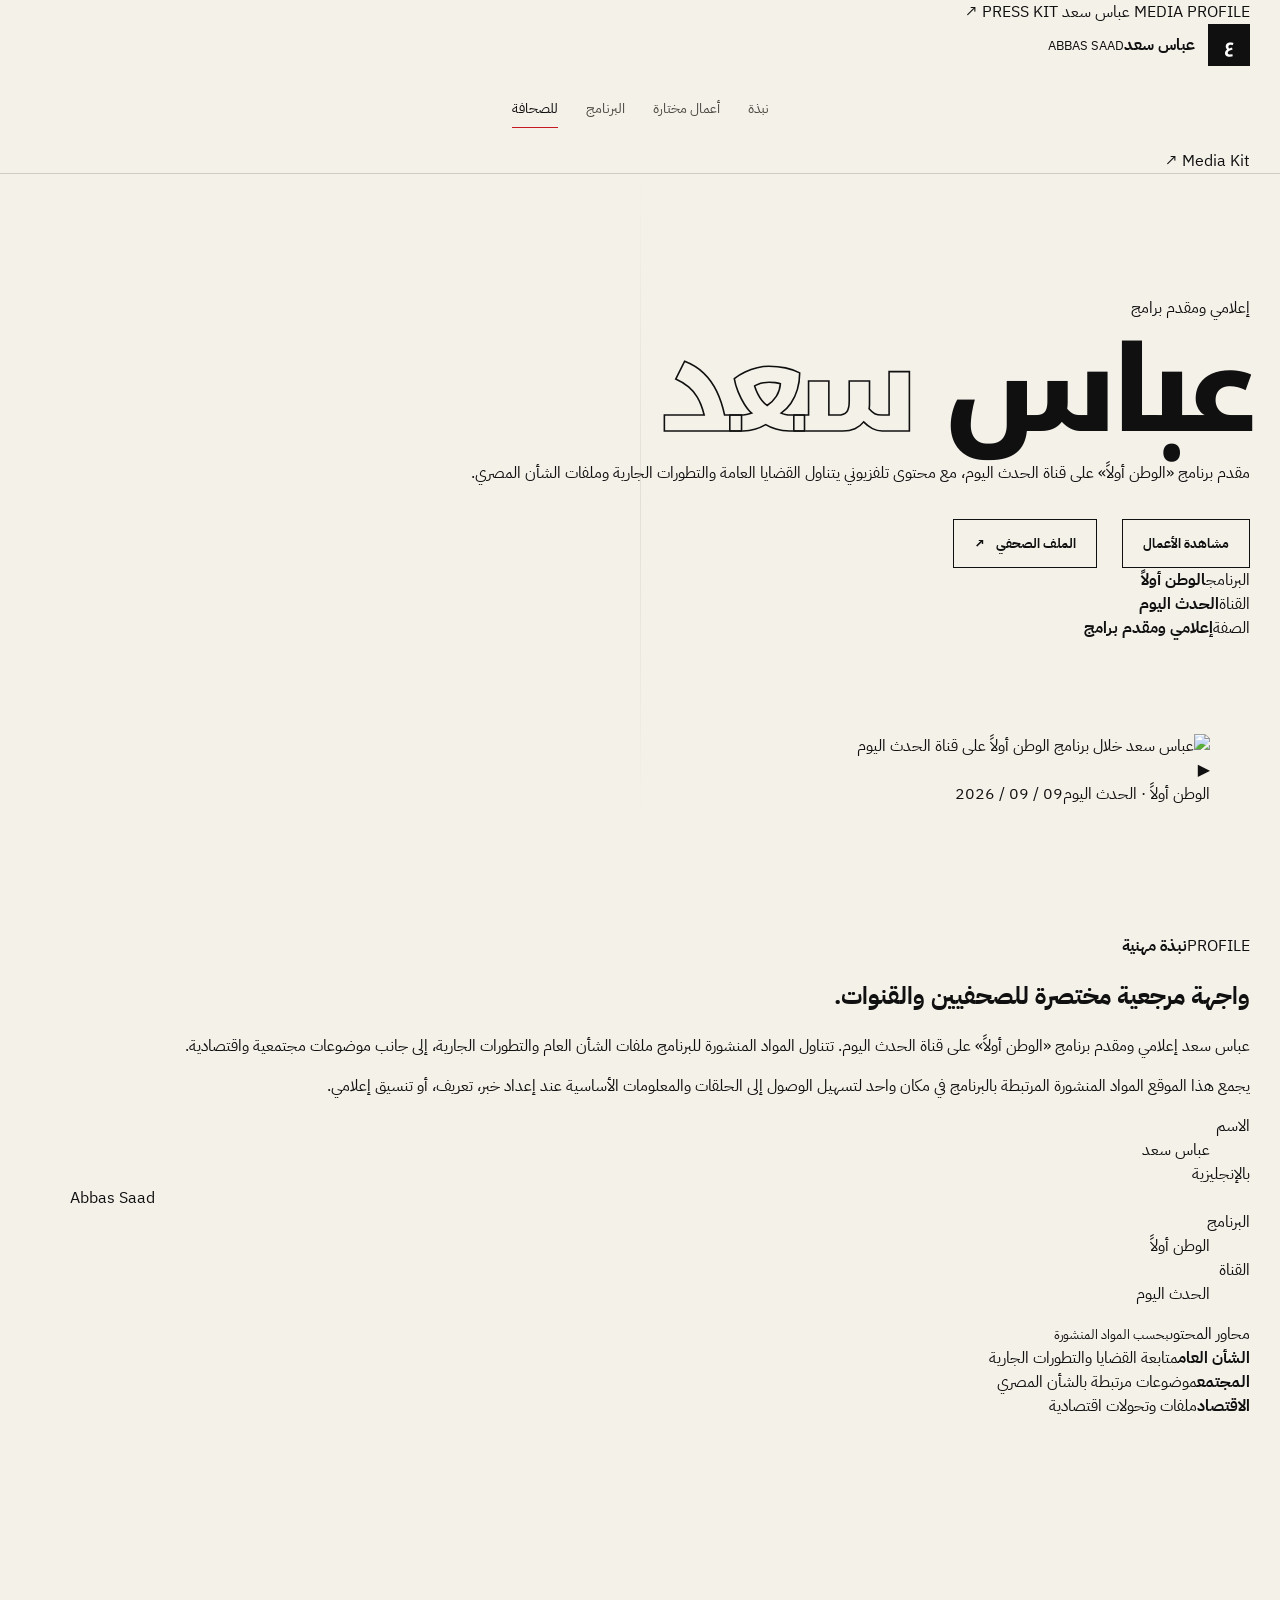
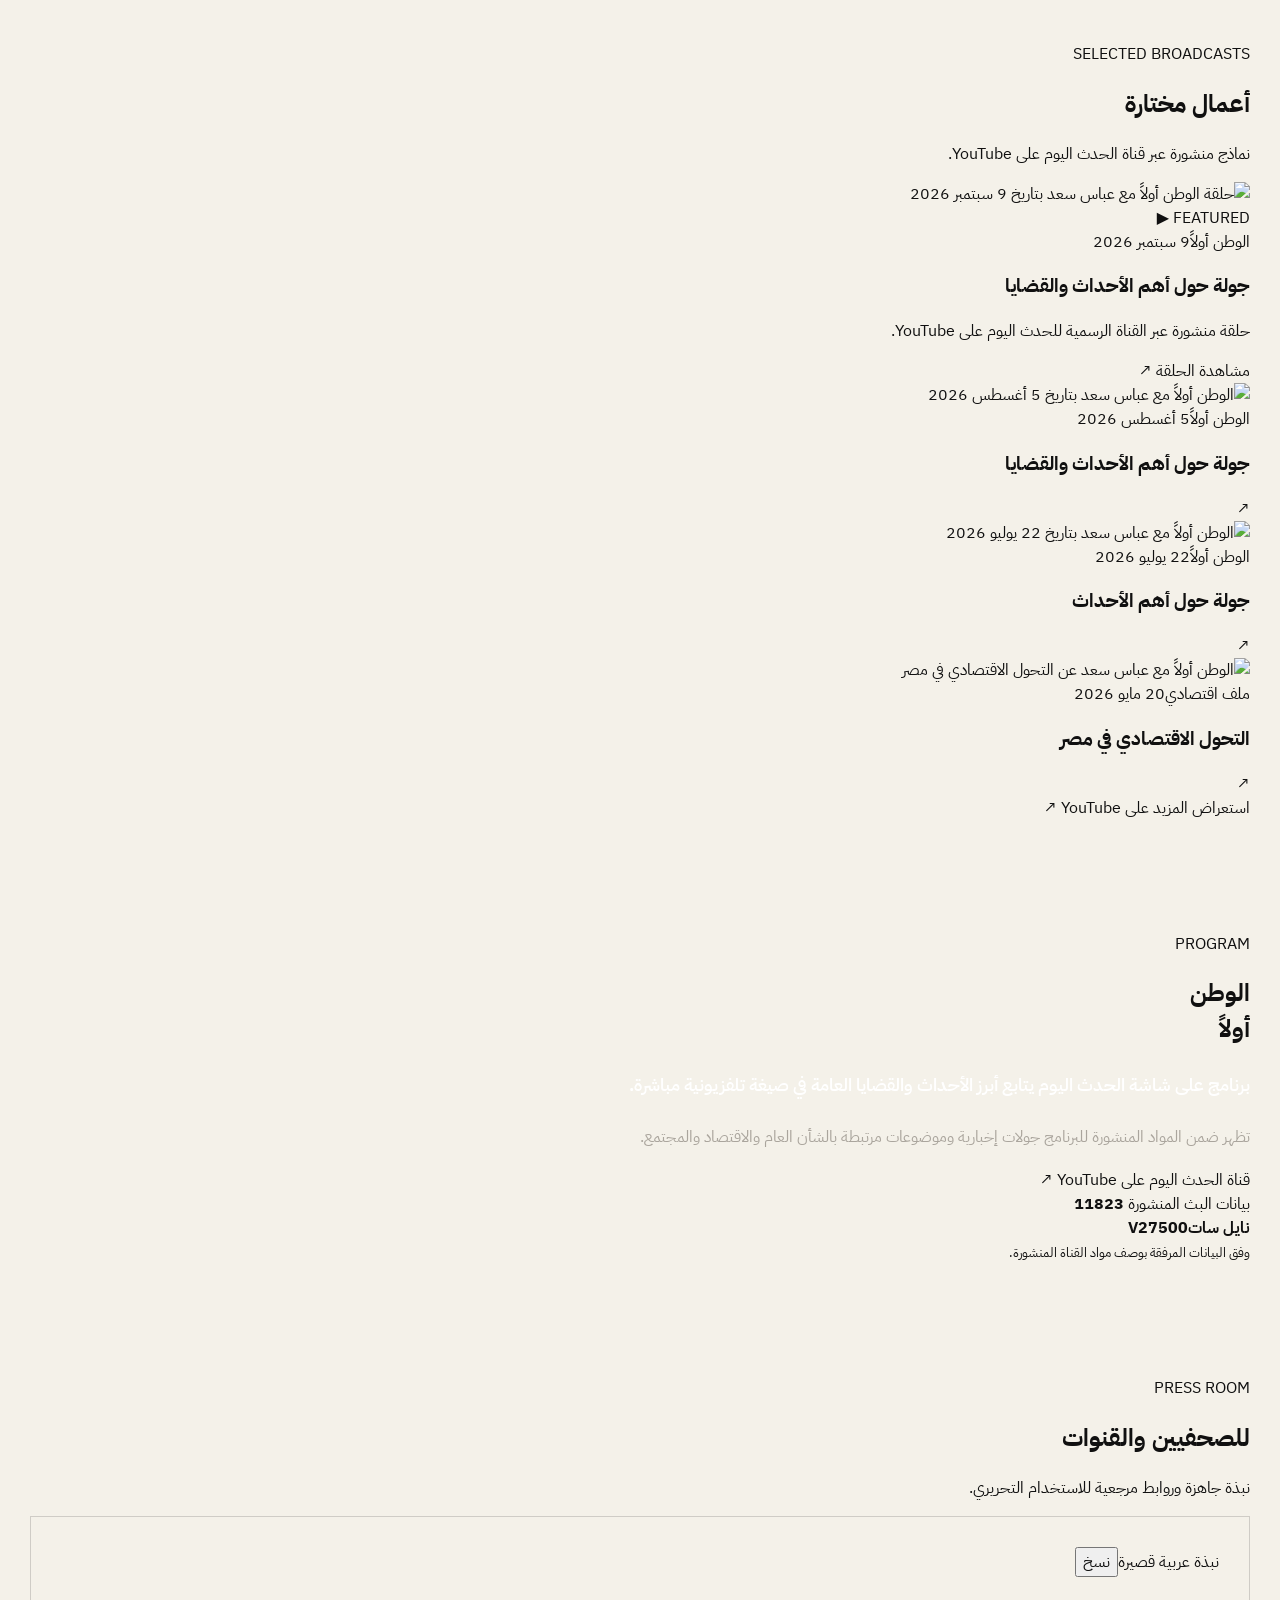
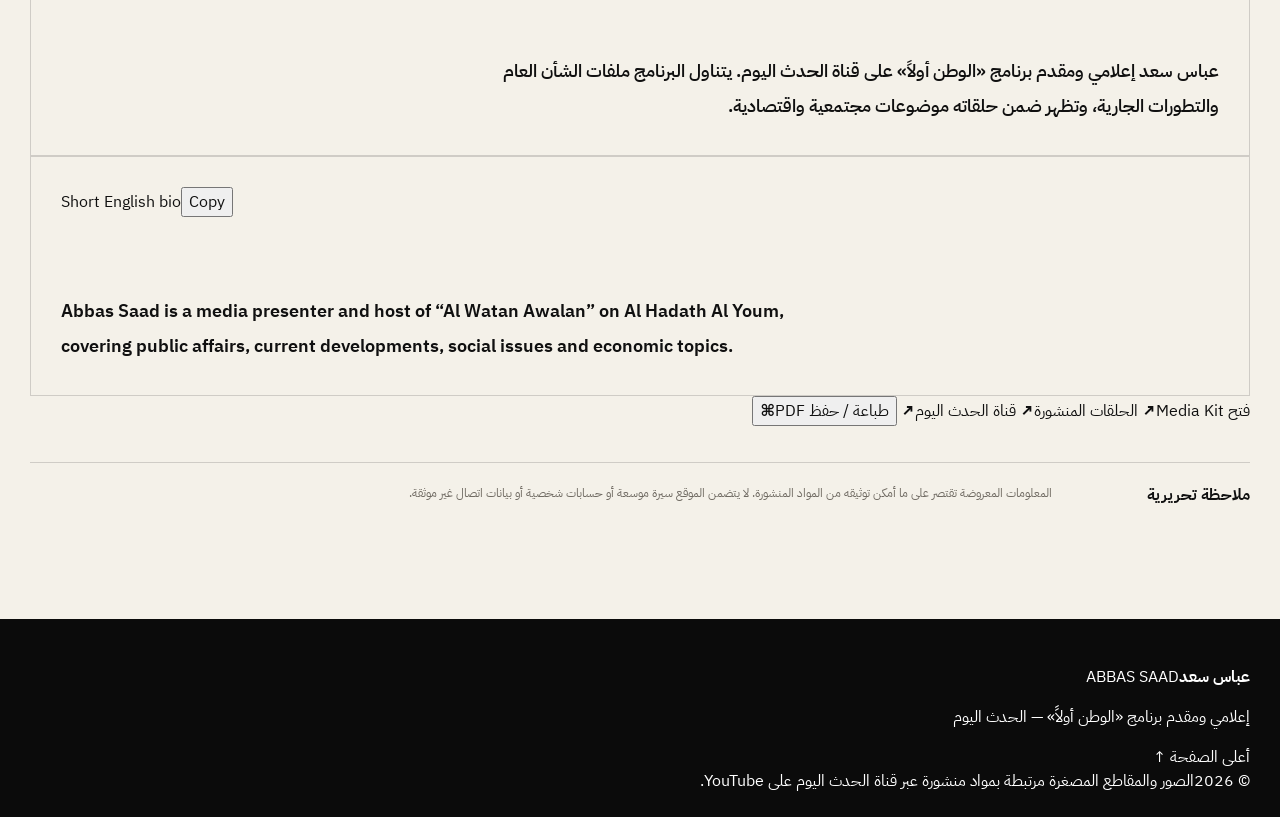
==== commit 449ce98a: "feat: elevate media profile to broadcast editorial standard" ====
--- a/index.html
+++ b/index.html
@@ -3,9 +3,8 @@
 <head>
   <meta charset="utf-8" />
   <meta name="viewport" content="width=device-width, initial-scale=1" />
-  <meta name="theme-color" content="#0f0f0f" />
-  <meta name="color-scheme" content="light dark" />
-  <meta name="description" content="الملف الإعلامي لعباس سعد، إعلامي ومقدم برنامج «الوطن أولاً» على قناة الحدث اليوم. نبذة مهنية، أعمال مختارة ومعلومات مرجعية للصحفيين والقنوات." />
+  <meta name="theme-color" content="#111111" />
+  <meta name="description" content="الملف الإعلامي لعباس سعد، إعلامي ومقدم برنامج «الوطن أولاً» على قناة الحدث اليوم. نبذة مهنية، حلقات مختارة ومواد مرجعية للصحفيين والقنوات." />
   <meta name="author" content="Abbas Saad" />
   <meta name="robots" content="index,follow,max-image-preview:large,max-snippet:-1,max-video-preview:-1" />
   <meta name="referrer" content="strict-origin-when-cross-origin" />
@@ -16,7 +15,7 @@
 
   <meta property="og:type" content="profile" />
   <meta property="og:locale" content="ar_EG" />
-  <meta property="og:site_name" content="Abbas Saad — Media Profile" />
+  <meta property="og:site_name" content="عباس سعد — ملف إعلامي" />
   <meta property="og:url" content="https://mhmdwaelanwr.github.io/Abbas-Saad/" />
   <meta property="og:title" content="عباس سعد | إعلامي ومقدم برامج" />
   <meta property="og:description" content="ملف إعلامي مرجعي لعباس سعد، مقدم برنامج «الوطن أولاً» على قناة الحدث اليوم." />
@@ -50,21 +49,21 @@
         "subjectOf": [
           {
             "@type": "VideoObject",
-            "name": "الوطن اولا مع عباس سعد | جولة حول أهم الأحداث والقضايا 9-9-2026",
+            "name": "الوطن أولاً مع عباس سعد | جولة حول أهم الأحداث والقضايا 9-9-2026",
             "uploadDate": "2026-09-09",
             "url": "https://www.youtube.com/watch?v=1TL-kex5aag",
             "thumbnailUrl": "https://i.ytimg.com/vi/1TL-kex5aag/hqdefault.jpg"
           },
           {
             "@type": "VideoObject",
-            "name": "الوطن اولا مع عباس سعد | جولة حول أهم الأحداث والقضايا 5-8-2026",
+            "name": "الوطن أولاً مع عباس سعد | جولة حول أهم الأحداث والقضايا 5-8-2026",
             "uploadDate": "2026-08-05",
             "url": "https://www.youtube.com/watch?v=e7bOspOPv5g",
             "thumbnailUrl": "https://i.ytimg.com/vi/e7bOspOPv5g/hqdefault.jpg"
           },
           {
             "@type": "VideoObject",
-            "name": "الوطن أولا مع عباس سعد | التحول الاقتصادي في مصر 20-5-2026",
+            "name": "الوطن أولاً مع عباس سعد | التحول الاقتصادي في مصر 20-5-2026",
             "uploadDate": "2026-05-20",
             "url": "https://www.youtube.com/watch?v=LptlJPfGnNA",
             "thumbnailUrl": "https://i.ytimg.com/vi/LptlJPfGnNA/hqdefault.jpg"
@@ -86,22 +85,19 @@
 <body>
   <a class="skip-link" href="#main">انتقل إلى المحتوى</a>
 
-  <div class="masthead-strip" aria-hidden="true">
-    <div class="container masthead-strip-inner">
+  <div class="utility-bar">
+    <div class="container utility-inner">
       <span>MEDIA PROFILE</span>
       <span>عباس سعد</span>
-      <span>CAIRO · 2026</span>
+      <a href="press.html">PRESS KIT ↗</a>
     </div>
   </div>
 
   <header class="site-header" id="top">
-    <div class="container nav-wrap">
-      <a class="brand" href="#home" aria-label="عباس سعد — الصفحة الرئيسية">
+    <div class="container header-inner">
+      <a class="brand" href="#home" aria-label="عباس سعد — الرئيسية">
         <span class="brand-mark" aria-hidden="true">ع</span>
-        <span class="brand-text">
-          <strong>عباس سعد</strong>
-          <small>ABBAS SAAD</small>
-        </span>
+        <span class="brand-copy"><strong>عباس سعد</strong><small>ABBAS SAAD</small></span>
       </a>
 
       <button class="menu-toggle" type="button" aria-expanded="false" aria-controls="main-nav" aria-label="فتح القائمة">
@@ -109,260 +105,164 @@
       </button>
 
       <nav class="main-nav" id="main-nav" aria-label="القائمة الرئيسية">
-        <a href="#profile">الملف الإعلامي</a>
-        <a href="#work">أعمال مختارة</a>
-        <a href="#program">الوطن أولاً</a>
-        <a href="#press">غرفة الصحافة</a>
+        <a href="#profile">نبذة</a>
+        <a href="#broadcasts">أعمال مختارة</a>
+        <a href="#program">البرنامج</a>
+        <a href="#press">للصحافة</a>
       </nav>
 
-      <a class="header-link" href="press.html">
-        Media Kit
-        <span aria-hidden="true">↗</span>
-      </a>
+      <a class="header-cta" href="press.html">Media Kit <span>↗</span></a>
     </div>
   </header>
 
   <main id="main">
     <section class="hero" id="home">
-      <div class="container hero-grid">
+      <div class="container hero-layout">
         <div class="hero-copy reveal">
-          <div class="hero-index">01 / MEDIA PROFILE</div>
-          <p class="hero-role">إعلامي ومقدم برامج</p>
-          <h1>عباس<br><span>سعد</span></h1>
-          <p class="hero-intro">
-            مقدم برنامج «الوطن أولاً» على قناة الحدث اليوم، مع حضور تلفزيوني يتناول القضايا العامة والتطورات الجارية وملفات الشأن المصري.
-          </p>
+          <p class="eyebrow">إعلامي ومقدم برامج</p>
+          <h1>عباس <span>سعد</span></h1>
+          <p class="hero-lead">مقدم برنامج «الوطن أولاً» على قناة الحدث اليوم، مع محتوى تلفزيوني يتناول القضايا العامة والتطورات الجارية وملفات الشأن المصري.</p>
           <div class="hero-actions">
-            <a class="button button-dark" href="#work">مشاهدة الأعمال</a>
-            <a class="text-action" href="press.html">الملف الصحفي <span>↗</span></a>
+            <a class="button button-primary" href="#broadcasts">مشاهدة الأعمال</a>
+            <a class="button button-quiet" href="press.html">الملف الصحفي <span>↗</span></a>
           </div>
-        </div>
-
-        <figure class="hero-visual reveal">
-          <a class="hero-image-link" href="https://www.youtube.com/watch?v=1TL-kex5aag" target="_blank" rel="noopener noreferrer" aria-label="مشاهدة حلقة الوطن أولاً بتاريخ 9 سبتمبر 2026">
+          <div class="hero-brief" aria-label="معلومات مهنية سريعة">
+            <div><span>البرنامج</span><strong>الوطن أولاً</strong></div>
+            <div><span>القناة</span><strong>الحدث اليوم</strong></div>
+            <div><span>الصفة</span><strong>إعلامي ومقدم برامج</strong></div>
+          </div>
+        </div>
+
+        <figure class="hero-media reveal">
+          <a href="https://www.youtube.com/watch?v=1TL-kex5aag" target="_blank" rel="noopener noreferrer" aria-label="مشاهدة حلقة الوطن أولاً بتاريخ 9 سبتمبر 2026">
             <img src="https://i.ytimg.com/vi/1TL-kex5aag/maxresdefault.jpg" alt="عباس سعد خلال برنامج الوطن أولاً على قناة الحدث اليوم" fetchpriority="high" />
-            <span class="image-play" aria-hidden="true">▶</span>
+            <span class="play-badge" aria-hidden="true">▶</span>
           </a>
-          <figcaption>
-            <span>«الوطن أولاً» — الحدث اليوم</span>
-            <time datetime="2026-09-09">09.09.2026</time>
-          </figcaption>
+          <figcaption><span>الوطن أولاً · الحدث اليوم</span><time datetime="2026-09-09">09 / 09 / 2026</time></figcaption>
         </figure>
       </div>
-
-      <div class="container hero-facts" aria-label="معلومات أساسية">
-        <div><span>الصفة</span><strong>إعلامي ومقدم برامج</strong></div>
-        <div><span>البرنامج</span><strong>الوطن أولاً</strong></div>
-        <div><span>القناة</span><strong>الحدث اليوم</strong></div>
-        <div><span>المحتوى</span><strong>شأن عام · مجتمع · اقتصاد</strong></div>
-      </div>
-    </section>
-
-    <section class="section profile-section" id="profile">
-      <div class="container editorial-grid">
-        <header class="section-label reveal">
-          <span>02</span>
-          <p>الملف الإعلامي</p>
-        </header>
-
-        <div class="profile-copy reveal">
-          <p class="overline">PROFESSIONAL PROFILE</p>
-          <h2>نبذة مهنية</h2>
-          <p class="lead">
-            عباس سعد إعلامي ومقدم برنامج «الوطن أولاً» على قناة الحدث اليوم. تتناول المواد المنشورة للبرنامج ملفات الشأن العام والتطورات الجارية، إلى جانب موضوعات مجتمعية واقتصادية.
-          </p>
-          <p>
-            صُمّم هذا الملف ليكون نقطة مرجعية واحدة للصحفيين والقنوات والجهات الإعلامية: تعريف مختصر، أعمال منشورة وروابط مباشرة إلى المصدر.
-          </p>
-        </div>
-
-        <aside class="profile-data reveal" aria-label="بيانات مهنية">
+    </section>
+
+    <section class="profile section" id="profile">
+      <div class="container profile-layout">
+        <div class="section-kicker reveal"><span>PROFILE</span><b>نبذة مهنية</b></div>
+        <div class="profile-main reveal">
+          <h2>واجهة مرجعية مختصرة للصحفيين والقنوات.</h2>
+          <p class="lead">عباس سعد إعلامي ومقدم برنامج «الوطن أولاً» على قناة الحدث اليوم. تتناول المواد المنشورة للبرنامج ملفات الشأن العام والتطورات الجارية، إلى جانب موضوعات مجتمعية واقتصادية.</p>
+          <p>يجمع هذا الموقع المواد المنشورة المرتبطة بالبرنامج في مكان واحد لتسهيل الوصول إلى الحلقات والمعلومات الأساسية عند إعداد خبر، تعريف، أو تنسيق إعلامي.</p>
+        </div>
+        <aside class="profile-facts reveal">
           <dl>
             <div><dt>الاسم</dt><dd>عباس سعد</dd></div>
             <div><dt>بالإنجليزية</dt><dd dir="ltr">Abbas Saad</dd></div>
-            <div><dt>الصفة</dt><dd>إعلامي ومقدم برامج</dd></div>
             <div><dt>البرنامج</dt><dd>الوطن أولاً</dd></div>
             <div><dt>القناة</dt><dd>الحدث اليوم</dd></div>
           </dl>
         </aside>
       </div>
 
-      <div class="container focus-grid reveal" aria-label="محاور المحتوى">
-        <div class="focus-intro">
-          <span>محاور المحتوى</span>
-          <p>تصنيف تحريري مبني على الموضوعات الظاهرة في الحلقات المنشورة.</p>
-        </div>
-        <div class="focus-item"><b>01</b><span>الشأن العام</span></div>
-        <div class="focus-item"><b>02</b><span>قضايا المجتمع</span></div>
-        <div class="focus-item"><b>03</b><span>الاقتصاد</span></div>
-      </div>
-    </section>
-
-    <section class="section work-section" id="work">
-      <div class="container">
-        <div class="section-head reveal">
-          <div>
-            <span class="section-number">03</span>
-            <h2>أعمال مختارة</h2>
-          </div>
-          <p>اختيارات من المواد المنشورة عبر قناة الحدث اليوم على YouTube.</p>
-        </div>
-
-        <article class="featured-work reveal">
-          <a class="featured-media" href="https://www.youtube.com/watch?v=1TL-kex5aag" target="_blank" rel="noopener noreferrer">
-            <img src="https://i.ytimg.com/vi/1TL-kex5aag/maxresdefault.jpg" alt="حلقة الوطن أولاً مع عباس سعد بتاريخ 9 سبتمبر 2026" loading="lazy" />
-            <span class="media-index">LATEST</span>
-            <span class="media-play" aria-hidden="true">▶</span>
-          </a>
-          <div class="featured-copy">
-            <div class="work-meta"><span>الوطن أولاً</span><time datetime="2026-09-09">9 سبتمبر 2026</time></div>
-            <h3>جولة حول أهم الأحداث والقضايا</h3>
-            <p>حلقة منشورة عبر القناة الرسمية للحدث اليوم على YouTube.</p>
-            <a class="work-link" href="https://www.youtube.com/watch?v=1TL-kex5aag" target="_blank" rel="noopener noreferrer">مشاهدة الحلقة <span>↗</span></a>
-          </div>
-        </article>
-
-        <div class="work-list">
-          <article class="work-row reveal">
-            <a class="work-thumb" href="https://www.youtube.com/watch?v=e7bOspOPv5g" target="_blank" rel="noopener noreferrer">
-              <img src="https://i.ytimg.com/vi/e7bOspOPv5g/hqdefault.jpg" alt="الوطن أولاً مع عباس سعد بتاريخ 5 أغسطس 2026" loading="lazy" />
-              <span aria-hidden="true">▶</span>
-            </a>
-            <div class="work-row-copy">
-              <div class="work-meta"><span>الوطن أولاً</span><time datetime="2026-08-05">5 أغسطس 2026</time></div>
-              <h3><a href="https://www.youtube.com/watch?v=e7bOspOPv5g" target="_blank" rel="noopener noreferrer">جولة حول أهم الأحداث والقضايا</a></h3>
-            </div>
-            <a class="row-arrow" href="https://www.youtube.com/watch?v=e7bOspOPv5g" target="_blank" rel="noopener noreferrer" aria-label="مشاهدة حلقة 5 أغسطس">↗</a>
-          </article>
-
-          <article class="work-row reveal">
-            <a class="work-thumb" href="https://www.youtube.com/watch?v=rEwDJndwnwA" target="_blank" rel="noopener noreferrer">
-              <img src="https://i.ytimg.com/vi/rEwDJndwnwA/hqdefault.jpg" alt="الوطن أولاً مع عباس سعد بتاريخ 22 يوليو 2026" loading="lazy" />
-              <span aria-hidden="true">▶</span>
-            </a>
-            <div class="work-row-copy">
-              <div class="work-meta"><span>الوطن أولاً</span><time datetime="2026-07-22">22 يوليو 2026</time></div>
-              <h3><a href="https://www.youtube.com/watch?v=rEwDJndwnwA" target="_blank" rel="noopener noreferrer">جولة حول أهم الأحداث</a></h3>
-            </div>
-            <a class="row-arrow" href="https://www.youtube.com/watch?v=rEwDJndwnwA" target="_blank" rel="noopener noreferrer" aria-label="مشاهدة حلقة 22 يوليو">↗</a>
-          </article>
-
-          <article class="work-row reveal">
-            <a class="work-thumb" href="https://www.youtube.com/watch?v=LptlJPfGnNA" target="_blank" rel="noopener noreferrer">
-              <img src="https://i.ytimg.com/vi/LptlJPfGnNA/hqdefault.jpg" alt="الوطن أولاً مع عباس سعد عن التحول الاقتصادي في مصر" loading="lazy" />
-              <span aria-hidden="true">▶</span>
-            </a>
-            <div class="work-row-copy">
-              <div class="work-meta"><span>ملف اقتصادي</span><time datetime="2026-05-20">20 مايو 2026</time></div>
-              <h3><a href="https://www.youtube.com/watch?v=LptlJPfGnNA" target="_blank" rel="noopener noreferrer">التحول الاقتصادي في مصر</a></h3>
-            </div>
-            <a class="row-arrow" href="https://www.youtube.com/watch?v=LptlJPfGnNA" target="_blank" rel="noopener noreferrer" aria-label="مشاهدة حلقة التحول الاقتصادي في مصر">↗</a>
-          </article>
-
-          <article class="work-row reveal">
-            <a class="work-thumb" href="https://www.youtube.com/watch?v=8ajcUZYyEwE" target="_blank" rel="noopener noreferrer">
-              <img src="https://i.ytimg.com/vi/8ajcUZYyEwE/hqdefault.jpg" alt="الوطن أولاً مع عباس سعد بتاريخ 28 فبراير 2026" loading="lazy" />
-              <span aria-hidden="true">▶</span>
-            </a>
-            <div class="work-row-copy">
-              <div class="work-meta"><span>من الأرشيف</span><time datetime="2026-02-28">28 فبراير 2026</time></div>
-              <h3><a href="https://www.youtube.com/watch?v=8ajcUZYyEwE" target="_blank" rel="noopener noreferrer">جولة حول أهم الأحداث</a></h3>
-            </div>
-            <a class="row-arrow" href="https://www.youtube.com/watch?v=8ajcUZYyEwE" target="_blank" rel="noopener noreferrer" aria-label="مشاهدة حلقة 28 فبراير">↗</a>
-          </article>
-        </div>
-
-        <div class="all-work reveal">
-          <a class="button button-outline" href="https://www.youtube.com/@alhadathalyoum-3791/search?query=%D8%B9%D8%A8%D8%A7%D8%B3%20%D8%B3%D8%B9%D8%AF" target="_blank" rel="noopener noreferrer">كل النتائج على YouTube <span>↗</span></a>
-        </div>
-      </div>
-    </section>
-
-    <section class="program-section" id="program">
-      <div class="container program-grid">
-        <div class="program-title reveal">
-          <span>04 / PROGRAM</span>
-          <h2>الوطن<br>أولاً</h2>
-        </div>
-
+      <div class="container editorial-topics reveal" aria-label="محاور المحتوى">
+        <div class="topic-title"><span>محاور المحتوى</span><small>بحسب المواد المنشورة</small></div>
+        <div><strong>الشأن العام</strong><span>متابعة القضايا والتطورات الجارية</span></div>
+        <div><strong>المجتمع</strong><span>موضوعات مرتبطة بالشأن المصري</span></div>
+        <div><strong>الاقتصاد</strong><span>ملفات وتحولات اقتصادية</span></div>
+      </div>
+    </section>
+
+    <section class="broadcasts section" id="broadcasts">
+      <div class="container section-heading reveal">
+        <div><span>SELECTED BROADCASTS</span><h2>أعمال مختارة</h2></div>
+        <p>نماذج منشورة عبر قناة الحدث اليوم على YouTube.</p>
+      </div>
+
+      <div class="container featured-broadcast reveal">
+        <a class="featured-image" href="https://www.youtube.com/watch?v=1TL-kex5aag" target="_blank" rel="noopener noreferrer">
+          <img src="https://i.ytimg.com/vi/1TL-kex5aag/maxresdefault.jpg" alt="حلقة الوطن أولاً مع عباس سعد بتاريخ 9 سبتمبر 2026" loading="lazy" />
+          <span class="featured-label">FEATURED</span>
+          <span class="play-badge" aria-hidden="true">▶</span>
+        </a>
+        <div class="featured-info">
+          <div class="broadcast-meta"><span>الوطن أولاً</span><time datetime="2026-09-09">9 سبتمبر 2026</time></div>
+          <h3>جولة حول أهم الأحداث والقضايا</h3>
+          <p>حلقة منشورة عبر القناة الرسمية للحدث اليوم على YouTube.</p>
+          <a class="editorial-link" href="https://www.youtube.com/watch?v=1TL-kex5aag" target="_blank" rel="noopener noreferrer">مشاهدة الحلقة <span>↗</span></a>
+        </div>
+      </div>
+
+      <div class="container broadcast-list">
+        <article class="broadcast-row reveal">
+          <a class="broadcast-thumb" href="https://www.youtube.com/watch?v=e7bOspOPv5g" target="_blank" rel="noopener noreferrer"><img src="https://i.ytimg.com/vi/e7bOspOPv5g/hqdefault.jpg" alt="الوطن أولاً مع عباس سعد بتاريخ 5 أغسطس 2026" loading="lazy" /></a>
+          <div><div class="broadcast-meta"><span>الوطن أولاً</span><time datetime="2026-08-05">5 أغسطس 2026</time></div><h3><a href="https://www.youtube.com/watch?v=e7bOspOPv5g" target="_blank" rel="noopener noreferrer">جولة حول أهم الأحداث والقضايا</a></h3></div>
+          <a class="row-link" href="https://www.youtube.com/watch?v=e7bOspOPv5g" target="_blank" rel="noopener noreferrer" aria-label="مشاهدة حلقة 5 أغسطس">↗</a>
+        </article>
+        <article class="broadcast-row reveal">
+          <a class="broadcast-thumb" href="https://www.youtube.com/watch?v=rEwDJndwnwA" target="_blank" rel="noopener noreferrer"><img src="https://i.ytimg.com/vi/rEwDJndwnwA/hqdefault.jpg" alt="الوطن أولاً مع عباس سعد بتاريخ 22 يوليو 2026" loading="lazy" /></a>
+          <div><div class="broadcast-meta"><span>الوطن أولاً</span><time datetime="2026-07-22">22 يوليو 2026</time></div><h3><a href="https://www.youtube.com/watch?v=rEwDJndwnwA" target="_blank" rel="noopener noreferrer">جولة حول أهم الأحداث</a></h3></div>
+          <a class="row-link" href="https://www.youtube.com/watch?v=rEwDJndwnwA" target="_blank" rel="noopener noreferrer" aria-label="مشاهدة حلقة 22 يوليو">↗</a>
+        </article>
+        <article class="broadcast-row reveal">
+          <a class="broadcast-thumb" href="https://www.youtube.com/watch?v=LptlJPfGnNA" target="_blank" rel="noopener noreferrer"><img src="https://i.ytimg.com/vi/LptlJPfGnNA/hqdefault.jpg" alt="الوطن أولاً مع عباس سعد عن التحول الاقتصادي في مصر" loading="lazy" /></a>
+          <div><div class="broadcast-meta"><span>ملف اقتصادي</span><time datetime="2026-05-20">20 مايو 2026</time></div><h3><a href="https://www.youtube.com/watch?v=LptlJPfGnNA" target="_blank" rel="noopener noreferrer">التحول الاقتصادي في مصر</a></h3></div>
+          <a class="row-link" href="https://www.youtube.com/watch?v=LptlJPfGnNA" target="_blank" rel="noopener noreferrer" aria-label="مشاهدة حلقة التحول الاقتصادي في مصر">↗</a>
+        </article>
+      </div>
+
+      <div class="container archive-link reveal"><a href="https://www.youtube.com/@alhadathalyoum-3791/search?query=%D8%B9%D8%A8%D8%A7%D8%B3%20%D8%B3%D8%B9%D8%AF" target="_blank" rel="noopener noreferrer">استعراض المزيد على YouTube <span>↗</span></a></div>
+    </section>
+
+    <section class="program" id="program">
+      <div class="container program-layout">
+        <div class="program-name reveal"><span>PROGRAM</span><h2>الوطن<br />أولاً</h2></div>
         <div class="program-copy reveal">
-          <p class="lead">برنامج على شاشة الحدث اليوم يتابع الأحداث والقضايا العامة في صيغة تلفزيونية مباشرة.</p>
-          <p>تظهر في المواد المنشورة جولات إخبارية وملفات متخصصة، من بينها موضوعات مرتبطة بالاقتصاد والشأن العام.</p>
-          <a class="inverse-link" href="https://www.youtube.com/@alhadathalyoum-3791" target="_blank" rel="noopener noreferrer">قناة الحدث اليوم على YouTube <span>↗</span></a>
-        </div>
-
-        <aside class="broadcast-card reveal" aria-label="بيانات بث قناة الحدث اليوم">
-          <p class="broadcast-title">بيانات البث المنشورة</p>
+          <p class="lead">برنامج على شاشة الحدث اليوم يتابع أبرز الأحداث والقضايا العامة في صيغة تلفزيونية مباشرة.</p>
+          <p>تظهر ضمن المواد المنشورة للبرنامج جولات إخبارية وموضوعات مرتبطة بالشأن العام والاقتصاد والمجتمع.</p>
+          <a class="light-link" href="https://www.youtube.com/@alhadathalyoum-3791" target="_blank" rel="noopener noreferrer">قناة الحدث اليوم على YouTube <span>↗</span></a>
+        </div>
+        <aside class="frequency-card reveal">
+          <span>بيانات البث المنشورة</span>
           <strong>11823</strong>
-          <div><span>نايل سات</span><span>رأسي (V)</span><span>27500</span></div>
-          <small>وفق البيانات المرفقة بوصف المواد المنشورة عبر قناة الحدث اليوم على YouTube.</small>
+          <div><b>نايل سات</b><b>V</b><b>27500</b></div>
+          <small>وفق البيانات المرفقة بوصف مواد القناة المنشورة.</small>
         </aside>
       </div>
     </section>
 
-    <section class="section press-section" id="press">
-      <div class="container">
-        <div class="press-heading reveal">
-          <div>
-            <span class="section-number">05</span>
-            <h2>غرفة الصحافة</h2>
-          </div>
-          <p>مواد مختصرة قابلة للاستخدام عند إعداد خبر، تعريف، أو تنسيق إعلامي.</p>
-        </div>
-
-        <div class="press-grid">
-          <article class="press-bio reveal">
-            <div class="press-card-head">
-              <span>نبذة قصيرة للاستخدام الإعلامي</span>
-              <button class="copy-bio" type="button" data-copy-target="#media-bio">نسخ النص</button>
-            </div>
-            <p id="media-bio">عباس سعد إعلامي ومقدم برنامج «الوطن أولاً» على قناة الحدث اليوم. تتناول المواد المنشورة للبرنامج ملفات الشأن العام والتطورات الجارية، إلى جانب موضوعات مجتمعية واقتصادية.</p>
-          </article>
-
-          <aside class="press-links reveal">
-            <h3>مصادر وروابط</h3>
-            <a href="press.html"><span>Media Kit / الملف الصحفي</span><b>↗</b></a>
-            <a href="https://www.youtube.com/@alhadathalyoum-3791/search?query=%D8%B9%D8%A8%D8%A7%D8%B3%20%D8%B3%D8%B9%D8%AF" target="_blank" rel="noopener noreferrer"><span>حلقات عباس سعد</span><b>↗</b></a>
-            <a href="https://www.youtube.com/@alhadathalyoum-3791" target="_blank" rel="noopener noreferrer"><span>قناة الحدث اليوم</span><b>↗</b></a>
-            <a href="https://alhadathalyoum.tv/" target="_blank" rel="noopener noreferrer"><span>موقع الحدث اليوم</span><b>↗</b></a>
-          </aside>
-        </div>
-
-        <div class="press-utility reveal">
-          <div>
-            <span class="utility-label">FOR EDITORS</span>
-            <strong>نسخة مختصرة للطباعة والمشاركة</strong>
-            <p>صفحة منفصلة مصممة لتُحفظ PDF أو تُرسل مباشرة إلى محرر أو منتج تلفزيوني.</p>
-          </div>
-          <a class="button button-dark" href="press.html">فتح Media Kit <span>↗</span></a>
-        </div>
-
-        <div class="editorial-note reveal">
-          <span>سياسة التحرير</span>
-          <p>المعلومات الواردة في هذا الملف تقتصر على بيانات يمكن إسنادها إلى المواد المنشورة والروابط المرجعية. لا تُضاف سيرة ذاتية موسعة، ألقاب، حسابات شخصية أو بيانات اتصال غير موثقة.</p>
-        </div>
-      </div>
+    <section class="press-room section" id="press">
+      <div class="container section-heading reveal">
+        <div><span>PRESS ROOM</span><h2>للصحفيين والقنوات</h2></div>
+        <p>نبذة جاهزة وروابط مرجعية للاستخدام التحريري.</p>
+      </div>
+
+      <div class="container press-layout">
+        <article class="press-bio reveal">
+          <header><span>نبذة عربية قصيرة</span><button class="copy-button" type="button" data-copy="#bio-ar">نسخ</button></header>
+          <p id="bio-ar">عباس سعد إعلامي ومقدم برنامج «الوطن أولاً» على قناة الحدث اليوم. يتناول البرنامج ملفات الشأن العام والتطورات الجارية، وتظهر ضمن حلقاته موضوعات مجتمعية واقتصادية.</p>
+        </article>
+        <article class="press-bio reveal" dir="ltr">
+          <header><span>Short English bio</span><button class="copy-button" type="button" data-copy="#bio-en">Copy</button></header>
+          <p id="bio-en">Abbas Saad is a media presenter and host of “Al Watan Awalan” on Al Hadath Al Youm, covering public affairs, current developments, social issues and economic topics.</p>
+        </article>
+        <aside class="press-actions reveal">
+          <a href="press.html"><span>فتح Media Kit</span><b>↗</b></a>
+          <a href="https://www.youtube.com/@alhadathalyoum-3791/search?query=%D8%B9%D8%A8%D8%A7%D8%B3%20%D8%B3%D8%B9%D8%AF" target="_blank" rel="noopener noreferrer"><span>الحلقات المنشورة</span><b>↗</b></a>
+          <a href="https://www.youtube.com/@alhadathalyoum-3791" target="_blank" rel="noopener noreferrer"><span>قناة الحدث اليوم</span><b>↗</b></a>
+          <button class="print-profile" type="button"><span>طباعة / حفظ PDF</span><b>⌘</b></button>
+        </aside>
+      </div>
+
+      <div class="container editorial-note reveal"><strong>ملاحظة تحريرية</strong><p>المعلومات المعروضة تقتصر على ما أمكن توثيقه من المواد المنشورة. لا يتضمن الموقع سيرة موسعة أو حسابات شخصية أو بيانات اتصال غير موثقة.</p></div>
     </section>
   </main>
 
   <footer class="site-footer">
-    <div class="container footer-grid">
-      <div class="footer-name">
-        <strong>عباس سعد</strong>
-        <span>ABBAS SAAD</span>
-      </div>
+    <div class="container footer-main">
+      <div><strong>عباس سعد</strong><span>ABBAS SAAD</span></div>
       <p>إعلامي ومقدم برنامج «الوطن أولاً» — الحدث اليوم</p>
-      <div class="footer-meta">
-        <span>© <span id="year"></span></span>
-        <a href="#top">أعلى الصفحة ↑</a>
-      </div>
+      <a href="#top">أعلى الصفحة ↑</a>
     </div>
-    <div class="container source-line">
-      <span>الصور والمقاطع مرتبطة بمواد منشورة عبر قناة الحدث اليوم على YouTube.</span>
-      <a href="press.html">Media Kit</a>
-    </div>
+    <div class="container footer-bottom"><span>© <span id="year"></span></span><span>الصور والمقاطع المصغرة مرتبطة بمواد منشورة عبر قناة الحدث اليوم على YouTube.</span></div>
   </footer>
 
   <script src="script.js"></script>
 </body>
-</html>
+</html>
--- a/styles.css
+++ b/styles.css
@@ -1,39 +1,40 @@
 :root {
-  --ink: #121212;
-  --ink-soft: #2a2a2a;
-  --paper: #f4f0e8;
+  --ink: #101010;
+  --ink-2: #181818;
+  --paper: #f4f1e9;
   --paper-2: #ebe6dc;
+  --paper-3: #ddd6ca;
   --white: #fffdf8;
-  --muted: #6d6962;
-  --red: #b3151d;
-  --red-dark: #8f1016;
-  --line: rgba(18, 18, 18, .16);
-  --line-light: rgba(255, 255, 255, .18);
-  --container: 1180px;
-  --display: "Noto Kufi Arabic", system-ui, sans-serif;
-  --body: "IBM Plex Sans Arabic", system-ui, sans-serif;
+  --red: #c71920;
+  --red-dark: #981118;
+  --muted: #6f6a62;
+  --muted-dark: #a8a39b;
+  --line: rgba(16,16,16,.16);
+  --line-light: rgba(255,255,255,.14);
+  --container: 1220px;
+  --radius: 2px;
+  --shadow: 0 30px 80px rgba(0,0,0,.16);
 }
 
 * { box-sizing: border-box; }
 html { scroll-behavior: smooth; }
 body {
   margin: 0;
+  color: var(--ink);
   background: var(--paper);
-  color: var(--ink);
-  font-family: var(--body);
-  font-size: 16px;
-  line-height: 1.7;
+  font-family: "IBM Plex Sans Arabic", system-ui, sans-serif;
   -webkit-font-smoothing: antialiased;
   text-rendering: optimizeLegibility;
+  overflow-x: hidden;
 }
 body.menu-open { overflow: hidden; }
 a { color: inherit; text-decoration: none; }
 img { display: block; max-width: 100%; }
-button { font: inherit; }
+button { font: inherit; color: inherit; }
 ::selection { background: var(--red); color: #fff; }
 
 .container {
-  width: min(calc(100% - 44px), var(--container));
+  width: min(calc(100% - 48px), var(--container));
   margin-inline: auto;
 }
 
@@ -42,677 +43,456 @@
   top: 12px;
   right: 12px;
   z-index: 9999;
+  padding: 10px 16px;
   background: #fff;
   color: #111;
-  padding: 10px 14px;
+  transform: translateY(-150%);
   border: 1px solid #111;
-  transform: translateY(-180%);
 }
 .skip-link:focus { transform: translateY(0); }
 
 .masthead-strip {
   background: var(--ink);
-  color: rgba(255, 255, 255, .76);
-  font: 600 .7rem/1 var(--body);
-  letter-spacing: .08em;
+  color: #d7d2ca;
+  border-bottom: 1px solid var(--line-light);
+  font: 600 .68rem/1 "Noto Kufi Arabic", sans-serif;
+  letter-spacing: .11em;
 }
 .masthead-strip-inner {
-  height: 34px;
+  min-height: 34px;
   display: flex;
   align-items: center;
   justify-content: space-between;
-  gap: 20px;
-}
-.masthead-strip-inner span:nth-child(2) {
-  color: #fff;
-  letter-spacing: 0;
-}
+  gap: 18px;
+}
+.masthead-strip-inner span:nth-child(2) { color: #fff; letter-spacing: 0; }
 
 .site-header {
   position: sticky;
   top: 0;
-  z-index: 100;
-  background: rgba(244, 240, 232, .96);
-  border-bottom: 1px solid var(--line);
-  backdrop-filter: blur(10px);
+  z-index: 1000;
+  background: rgba(244,241,233,.95);
+  backdrop-filter: blur(14px);
+  border-bottom: 1px solid var(--line);
 }
 .nav-wrap {
-  min-height: 76px;
+  min-height: 86px;
   display: grid;
   grid-template-columns: auto 1fr auto;
-  align-items: center;
-  gap: 34px;
+  gap: 36px;
+  align-items: center;
 }
 .brand {
   display: inline-flex;
   align-items: center;
-  gap: 12px;
+  gap: 13px;
   min-width: max-content;
 }
 .brand-mark {
-  width: 38px;
-  height: 38px;
+  width: 42px;
+  height: 42px;
   display: grid;
   place-items: center;
+  background: var(--ink);
   color: #fff;
-  background: var(--red);
-  font: 800 1rem/1 var(--display);
-}
-.brand-text { display: grid; line-height: 1.1; }
-.brand-text strong { font: 700 .97rem/1.2 var(--display); }
-.brand-text small {
-  margin-top: 5px;
-  color: var(--muted);
-  font: 600 .63rem/1 var(--body);
-  letter-spacing: .13em;
-}
-.main-nav {
-  display: flex;
-  justify-content: center;
-  gap: 28px;
-}
+  font: 800 1.05rem/1 "Noto Kufi Arabic", sans-serif;
+}
+.brand-text { display: grid; line-height: 1.05; }
+.brand-text strong { font: 800 .96rem/1.2 "Noto Kufi Arabic", sans-serif; }
+.brand-text small { margin-top: 6px; font: 600 .58rem/1 sans-serif; letter-spacing: .16em; color: var(--muted); direction: ltr; text-align: right; }
+
+.main-nav { display: flex; justify-content: center; align-items: center; gap: 28px; }
 .main-nav a {
   position: relative;
-  color: #3c3935;
-  font-size: .84rem;
-  font-weight: 600;
-  padding: 27px 0 25px;
+  padding: 32px 0 30px;
+  font-size: .86rem;
+  color: #4f4b45;
 }
 .main-nav a::after {
   content: "";
   position: absolute;
   right: 0;
-  left: 100%;
-  bottom: 19px;
+  bottom: 21px;
+  width: 100%;
   height: 1px;
   background: var(--red);
-  transition: left .2s ease;
-}
-.main-nav a:hover::after,
-.main-nav a.active::after { left: 0; }
+  transform: scaleX(0);
+  transform-origin: right;
+  transition: transform .2s ease;
+}
+.main-nav a:hover, .main-nav a.active { color: var(--ink); }
+.main-nav a:hover::after, .main-nav a.active::after { transform: scaleX(1); }
+
 .header-link {
   display: inline-flex;
   align-items: center;
-  gap: 10px;
-  font-size: .8rem;
-  font-weight: 700;
+  gap: 9px;
+  font: 700 .68rem/1 "Noto Kufi Arabic", sans-serif;
+  text-transform: uppercase;
+  letter-spacing: .05em;
   border-bottom: 1px solid var(--ink);
-  padding-bottom: 3px;
+  padding-bottom: 5px;
 }
 .header-link span { color: var(--red); }
-.menu-toggle {
-  display: none;
-  width: 42px;
-  height: 42px;
-  padding: 9px;
-  border: 1px solid var(--line);
-  background: transparent;
-  cursor: pointer;
-}
-.menu-toggle span {
-  display: block;
-  width: 100%;
-  height: 1px;
-  margin: 6px 0;
-  background: var(--ink);
-  transition: transform .2s ease;
-}
+.menu-toggle { display: none; width: 42px; height: 42px; background: transparent; border: 0; padding: 8px; cursor: pointer; }
+.menu-toggle span { display: block; width: 25px; height: 1px; background: var(--ink); margin: 7px auto; transition: .2s ease; }
 
 .hero {
-  border-bottom: 1px solid var(--line);
+  position: relative;
+  padding: 58px 0 0;
   background: var(--paper);
+  overflow: hidden;
+}
+.hero::before {
+  content: "";
+  position: absolute;
+  top: 0;
+  left: 50%;
+  height: 100%;
+  width: 1px;
+  background: linear-gradient(to bottom, transparent, rgba(16,16,16,.08), transparent);
 }
 .hero-grid {
   display: grid;
-  grid-template-columns: .92fr 1.08fr;
-  gap: 78px;
-  align-items: center;
-  padding-block: 74px 54px;
-}
-.hero-copy { min-width: 0; }
-.hero-index,
-.section-number,
-.program-title > span {
+  grid-template-columns: .88fr 1.12fr;
+  gap: 72px;
+  align-items: end;
+}
+.hero-copy { padding: 48px 0 78px; }
+.hero-index, .overline, .utility-label {
+  font: 700 .65rem/1 "Noto Kufi Arabic", sans-serif;
+  letter-spacing: .09em;
   color: var(--red);
-  font: 700 .72rem/1 var(--body);
-  letter-spacing: .12em;
 }
 .hero-role {
-  margin: 34px 0 10px;
-  font-size: .98rem;
-  color: var(--muted);
-  font-weight: 600;
+  margin: 42px 0 0;
+  color: #3c3935;
+  font: 600 1rem/1.4 "Noto Kufi Arabic", sans-serif;
 }
 .hero h1 {
-  margin: 0;
-  font: 800 clamp(4.2rem, 8vw, 7.2rem)/.95 var(--display);
-  letter-spacing: -.055em;
-}
-.hero h1 span { color: var(--red); }
+  margin: 18px 0 0;
+  font: 800 clamp(4.8rem, 9.3vw, 8.7rem)/.9 "Noto Kufi Arabic", sans-serif;
+  letter-spacing: -.07em;
+}
+.hero h1 span { color: transparent; -webkit-text-stroke: 1.6px var(--ink); }
 .hero-intro {
-  max-width: 590px;
-  margin: 30px 0 0;
-  color: #48443f;
-  font-size: 1.08rem;
+  max-width: 620px;
+  margin: 32px 0 0;
+  color: #4e4943;
+  font-size: 1.05rem;
   line-height: 2;
 }
-.hero-actions {
-  margin-top: 32px;
-  display: flex;
-  align-items: center;
-  gap: 22px;
-  flex-wrap: wrap;
-}
+.hero-actions { display: flex; align-items: center; gap: 25px; flex-wrap: wrap; margin-top: 34px; }
 .button {
-  min-height: 48px;
+  min-height: 49px;
   display: inline-flex;
   align-items: center;
   justify-content: center;
   gap: 10px;
   padding: 0 20px;
-  border: 1px solid transparent;
-  background: transparent;
-  font-size: .86rem;
+  border: 1px solid var(--ink);
   font-weight: 700;
-  transition: background .2s ease, color .2s ease, border-color .2s ease;
-}
+  font-size: .84rem;
+  transition: background .2s ease, color .2s ease, transform .2s ease;
+}
+.button:hover { transform: translateY(-2px); }
 .button-dark { background: var(--ink); color: #fff; }
-.button-dark:hover { background: var(--red); }
-.button-outline { border-color: var(--ink); }
+.button-dark:hover { background: var(--red); border-color: var(--red); }
+.button-outline { background: transparent; }
 .button-outline:hover { background: var(--ink); color: #fff; }
-.text-action {
-  display: inline-flex;
-  align-items: center;
-  gap: 8px;
-  font-size: .86rem;
-  font-weight: 600;
-  border-bottom: 1px solid var(--line);
-  padding-bottom: 3px;
-}
-.text-action:hover { border-bottom-color: var(--red); }
+.text-action { display: inline-flex; gap: 10px; align-items: center; border-bottom: 1px solid var(--line); padding-bottom: 6px; font-size: .84rem; font-weight: 600; }
 .text-action span { color: var(--red); }
 
-.hero-visual { margin: 0; min-width: 0; }
+.hero-visual { margin: 0; }
 .hero-image-link {
   position: relative;
   display: block;
+  aspect-ratio: 16 / 11;
   overflow: hidden;
-  aspect-ratio: 16 / 10;
-  background: #d8d3ca;
+  background: #222;
+  box-shadow: var(--shadow);
 }
 .hero-image-link::after {
   content: "";
   position: absolute;
   inset: 0;
-  background: linear-gradient(to top, rgba(0,0,0,.32), transparent 45%);
+  background: linear-gradient(to top, rgba(0,0,0,.32), transparent 48%);
   pointer-events: none;
 }
-.hero-image-link img {
-  width: 100%;
-  height: 100%;
-  object-fit: cover;
-  transition: transform .35s ease;
-}
-.hero-image-link:hover img { transform: scale(1.018); }
-.image-play,
-.media-play {
+.hero-image-link img { width: 100%; height: 100%; object-fit: cover; transition: transform .5s ease; }
+.hero-image-link:hover img { transform: scale(1.02); }
+.image-play, .media-play {
   position: absolute;
   z-index: 2;
-  left: 22px;
-  bottom: 20px;
-  width: 52px;
-  height: 52px;
   display: grid;
   place-items: center;
-  background: rgba(255,255,255,.94);
-  color: var(--ink);
-  font-size: .72rem;
-}
+  background: var(--red);
+  color: #fff;
+  border-radius: 50%;
+}
+.image-play { width: 66px; height: 66px; bottom: 28px; right: 28px; font-size: .88rem; }
 .hero-visual figcaption {
   display: flex;
   justify-content: space-between;
-  gap: 16px;
-  padding-top: 12px;
-  border-bottom: 1px solid var(--line);
-  padding-bottom: 12px;
+  align-items: center;
+  gap: 20px;
+  padding: 14px 0 0;
   color: var(--muted);
-  font-size: .75rem;
-}
-.hero-visual figcaption span:first-child { color: var(--ink); font-weight: 600; }
-
+  font-size: .74rem;
+  border-bottom: 1px solid var(--line);
+  padding-bottom: 16px;
+}
+.hero-visual figcaption time { direction: ltr; font-family: ui-monospace, SFMono-Regular, Menlo, monospace; }
 .hero-facts {
-  display: grid;
-  grid-template-columns: repeat(3, 1fr);
+  margin-top: 55px;
+  display: grid;
+  grid-template-columns: repeat(4, 1fr);
   border-top: 1px solid var(--line);
-}
-.hero-facts div {
-  min-height: 96px;
-  padding: 22px 24px 20px;
-  border-left: 1px solid var(--line);
-}
-.hero-facts div:first-child { padding-right: 0; }
+  border-bottom: 1px solid var(--line);
+}
+.hero-facts div { min-height: 92px; padding: 21px 24px; border-left: 1px solid var(--line); }
 .hero-facts div:last-child { border-left: 0; }
-.hero-facts span,
-.hero-facts strong { display: block; }
-.hero-facts span { color: var(--muted); font-size: .72rem; margin-bottom: 5px; }
-.hero-facts strong { font: 600 .9rem/1.6 var(--display); }
-
-.section { padding-block: 104px; }
+.hero-facts span, .hero-facts strong { display: block; }
+.hero-facts span { color: var(--muted); font-size: .68rem; margin-bottom: 8px; }
+.hero-facts strong { font: 700 .86rem/1.5 "Noto Kufi Arabic", sans-serif; }
+
+.section { padding: 112px 0; }
+.profile-section { background: var(--white); }
 .editorial-grid {
   display: grid;
-  grid-template-columns: 180px minmax(0, 1fr) 340px;
+  grid-template-columns: .52fr 1.1fr .82fr;
+  gap: 60px;
+  align-items: start;
+}
+.section-label { display: flex; gap: 15px; align-items: flex-start; }
+.section-label span, .section-number { font: 700 .72rem/1 ui-monospace, monospace; color: var(--red); }
+.section-label p { margin: -3px 0 0; font: 700 .78rem/1.6 "Noto Kufi Arabic", sans-serif; }
+.profile-copy h2, .section-head h2, .press-heading h2 {
+  margin: 10px 0 0;
+  font: 800 clamp(2.1rem, 4vw, 4.1rem)/1.15 "Noto Kufi Arabic", sans-serif;
+  letter-spacing: -.035em;
+}
+.profile-copy p { color: #575149; line-height: 2; margin: 18px 0 0; }
+.profile-copy .lead { color: var(--ink); font-size: 1.12rem; line-height: 2; font-weight: 600; }
+.profile-data { border-top: 2px solid var(--ink); }
+.profile-data dl { margin: 0; }
+.profile-data dl div { display: grid; grid-template-columns: .75fr 1.25fr; gap: 18px; padding: 16px 0; border-bottom: 1px solid var(--line); }
+.profile-data dt { color: var(--muted); font-size: .72rem; }
+.profile-data dd { margin: 0; font-size: .84rem; font-weight: 600; }
+.focus-grid {
+  margin-top: 82px;
+  display: grid;
+  grid-template-columns: 1.45fr repeat(3, .72fr);
+  border-top: 1px solid var(--line);
+  border-bottom: 1px solid var(--line);
+}
+.focus-intro, .focus-item { min-height: 118px; padding: 24px; border-left: 1px solid var(--line); }
+.focus-grid > :last-child { border-left: 0; }
+.focus-intro span { font: 700 .75rem/1.4 "Noto Kufi Arabic", sans-serif; }
+.focus-intro p { margin: 9px 0 0; color: var(--muted); line-height: 1.7; font-size: .8rem; max-width: 330px; }
+.focus-item { display: flex; flex-direction: column; justify-content: space-between; }
+.focus-item b { color: var(--red); font: 700 .66rem/1 ui-monospace, monospace; }
+.focus-item span { font: 700 .82rem/1.5 "Noto Kufi Arabic", sans-serif; }
+
+.work-section { background: var(--paper); }
+.section-head, .press-heading {
+  display: flex;
+  justify-content: space-between;
+  gap: 40px;
+  align-items: end;
+  padding-bottom: 34px;
+  border-bottom: 1px solid var(--line);
+}
+.section-head > div, .press-heading > div { display: flex; gap: 22px; align-items: end; }
+.section-head p, .press-heading p { max-width: 360px; margin: 0; color: var(--muted); line-height: 1.8; font-size: .82rem; }
+.featured-work {
+  display: grid;
+  grid-template-columns: 1.35fr .65fr;
   gap: 48px;
-  align-items: start;
-}
-.section-label {
-  border-top: 2px solid var(--ink);
-  padding-top: 12px;
-}
-.section-label span { color: var(--red); font-size: .72rem; font-weight: 700; }
-.section-label p { margin: 6px 0 0; font-size: .82rem; font-weight: 700; }
-.profile-copy h2,
-.section-head h2,
-.press-heading h2 {
-  margin: 0;
-  font: 700 clamp(2rem, 4vw, 3.7rem)/1.25 var(--display);
-  letter-spacing: -.035em;
-}
-.profile-copy p { margin: 20px 0 0; color: #5b5650; line-height: 2; }
-.profile-copy .lead {
-  color: var(--ink);
-  font-size: 1.2rem;
-  line-height: 2;
-  font-weight: 500;
-}
-.profile-data {
-  border-top: 2px solid var(--ink);
-  border-bottom: 1px solid var(--line);
-}
-.profile-data dl { margin: 0; }
-.profile-data dl div {
-  display: grid;
-  grid-template-columns: 100px 1fr;
-  gap: 18px;
-  padding: 14px 0;
-  border-bottom: 1px solid var(--line);
-}
-.profile-data dl div:last-child { border-bottom: 0; }
-.profile-data dt { color: var(--muted); font-size: .75rem; }
-.profile-data dd { margin: 0; font-size: .84rem; font-weight: 600; }
-
-.work-section { background: var(--white); border-top: 1px solid var(--line); border-bottom: 1px solid var(--line); }
-.section-head,
-.press-heading {
-  display: flex;
-  align-items: end;
-  justify-content: space-between;
-  gap: 50px;
-  padding-bottom: 28px;
-  border-bottom: 2px solid var(--ink);
-}
-.section-head > div,
-.press-heading > div { display: grid; gap: 12px; }
-.section-head > p,
-.press-heading > p {
-  max-width: 420px;
-  margin: 0;
-  color: var(--muted);
-  font-size: .86rem;
-}
-.featured-work {
-  display: grid;
-  grid-template-columns: 1.4fr .6fr;
-  border-bottom: 1px solid var(--line);
-}
-.featured-media {
-  position: relative;
-  display: block;
-  aspect-ratio: 16/9;
-  overflow: hidden;
-  background: #ddd8cf;
-}
-.featured-media img {
-  width: 100%;
-  height: 100%;
-  object-fit: cover;
-  transition: transform .35s ease;
-}
+  padding: 50px 0;
+  border-bottom: 1px solid var(--line);
+}
+.featured-media { position: relative; aspect-ratio: 16 / 9; overflow: hidden; background: #222; }
+.featured-media img { width: 100%; height: 100%; object-fit: cover; transition: transform .45s ease; }
 .featured-media:hover img { transform: scale(1.018); }
 .media-index {
   position: absolute;
   top: 18px;
   right: 18px;
   z-index: 2;
-  background: var(--red);
-  color: #fff;
-  padding: 7px 9px;
-  font: 700 .68rem/1 var(--body);
-}
-.featured-copy {
-  padding: 34px 0 30px 34px;
-  display: flex;
-  flex-direction: column;
-  justify-content: center;
-}
-.work-meta {
-  display: flex;
-  gap: 14px;
-  align-items: center;
-  color: var(--muted);
-  font-size: .72rem;
-}
+  background: var(--paper);
+  color: var(--ink);
+  padding: 7px 10px;
+  font: 700 .62rem/1 ui-monospace, monospace;
+  letter-spacing: .08em;
+}
+.media-play { width: 54px; height: 54px; left: 18px; bottom: 18px; font-size: .75rem; }
+.featured-copy { align-self: center; }
+.work-meta { display: flex; align-items: center; gap: 14px; color: var(--muted); font-size: .71rem; }
 .work-meta span { color: var(--red); font-weight: 700; }
-.featured-copy h3 {
-  margin: 18px 0 14px;
-  font: 700 clamp(1.6rem, 3vw, 2.8rem)/1.45 var(--display);
-  letter-spacing: -.025em;
-}
-.featured-copy p { margin: 0; color: var(--muted); font-size: .9rem; line-height: 1.9; }
-.work-link {
-  margin-top: 28px;
-  display: inline-flex;
-  align-items: center;
-  gap: 10px;
-  width: max-content;
-  font-size: .82rem;
-  font-weight: 700;
-  border-bottom: 1px solid var(--ink);
-  padding-bottom: 3px;
-}
-.work-link span { color: var(--red); }
+.featured-copy h3 { margin: 18px 0 0; font: 800 clamp(1.7rem, 3vw, 3rem)/1.35 "Noto Kufi Arabic", sans-serif; }
+.featured-copy p { color: var(--muted); line-height: 1.9; }
+.work-link, .inverse-link { display: inline-flex; gap: 10px; align-items: center; margin-top: 18px; padding-bottom: 5px; border-bottom: 1px solid currentColor; font-size: .82rem; font-weight: 700; }
+.work-link span, .inverse-link span { color: var(--red); }
 .work-list { border-bottom: 1px solid var(--line); }
 .work-row {
   display: grid;
-  grid-template-columns: 210px 1fr auto;
+  grid-template-columns: 185px 1fr auto;
   gap: 28px;
   align-items: center;
-  padding: 20px 0;
+  padding: 22px 0;
   border-top: 1px solid var(--line);
 }
-.work-thumb {
-  position: relative;
-  display: block;
-  aspect-ratio: 16/9;
-  overflow: hidden;
-  background: #ded9d0;
-}
-.work-thumb img { width: 100%; height: 100%; object-fit: cover; transition: transform .25s ease; }
-.work-thumb:hover img { transform: scale(1.025); }
-.work-thumb > span {
-  position: absolute;
-  left: 10px;
-  bottom: 10px;
-  width: 34px;
-  height: 34px;
-  display: grid;
-  place-items: center;
-  background: rgba(255,255,255,.94);
-  font-size: .58rem;
-}
-.work-row-copy h3 { margin: 8px 0 0; font: 600 1.12rem/1.6 var(--display); }
+.work-row:first-child { border-top: 0; }
+.work-thumb { position: relative; aspect-ratio: 16 / 9; overflow: hidden; background: #222; }
+.work-thumb img { width: 100%; height: 100%; object-fit: cover; filter: saturate(.84); transition: transform .35s ease, filter .35s ease; }
+.work-thumb:hover img { transform: scale(1.025); filter: saturate(1); }
+.work-thumb > span { position: absolute; inset: auto auto 9px 9px; width: 28px; height: 28px; display: grid; place-items: center; background: var(--red); color: #fff; border-radius: 50%; font-size: .55rem; }
+.work-row-copy h3 { margin: 8px 0 0; font: 700 1.02rem/1.65 "Noto Kufi Arabic", sans-serif; }
 .work-row-copy h3 a:hover { color: var(--red); }
-.row-arrow { font-size: 1.2rem; padding: 12px; }
+.row-arrow { font-size: 1.25rem; padding: 12px; }
 .row-arrow:hover { color: var(--red); }
-.all-work { padding-top: 30px; display: flex; justify-content: flex-start; }
-
-.program-section {
-  background: var(--ink);
-  color: #fff;
-  padding-block: 100px;
-}
-.program-grid {
-  display: grid;
-  grid-template-columns: .95fr 1fr .85fr;
-  gap: 60px;
-  align-items: start;
-}
-.program-title h2 {
-  margin: 20px 0 0;
-  font: 800 clamp(3.6rem, 7vw, 6.5rem)/1.05 var(--display);
-  letter-spacing: -.06em;
-}
-.program-copy { padding-top: 34px; }
-.program-copy p { color: #aaa59d; margin: 0 0 16px; line-height: 2; }
-.program-copy .lead { color: #fff; font-size: 1.12rem; font-weight: 500; }
-.inverse-link {
-  display: inline-flex;
-  align-items: center;
-  gap: 9px;
-  margin-top: 14px;
-  padding-bottom: 4px;
-  border-bottom: 1px solid rgba(255,255,255,.4);
-  font-size: .82rem;
-  font-weight: 700;
-}
-.inverse-link span { color: #ee3a43; }
-.broadcast-card {
-  border-top: 2px solid #fff;
-  border-bottom: 1px solid var(--line-light);
-  padding: 18px 0 20px;
-}
+.all-work { padding-top: 32px; display: flex; justify-content: flex-end; }
+
+.program-section { background: var(--ink); color: #fff; padding: 112px 0; }
+.program-grid { display: grid; grid-template-columns: .9fr 1fr .76fr; gap: 64px; align-items: center; }
+.program-title > span { color: #8c8882; font: 700 .66rem/1 ui-monospace, monospace; }
+.program-title h2 { margin: 22px 0 0; font: 800 clamp(3.6rem, 6vw, 6.5rem)/.98 "Noto Kufi Arabic", sans-serif; letter-spacing: -.05em; }
+.program-copy .lead { font-size: 1.14rem; line-height: 2; color: #fff; font-weight: 600; }
+.program-copy p { color: #aaa59d; line-height: 1.9; }
+.inverse-link { color: #fff; }
+.broadcast-card { border: 1px solid var(--line-light); padding: 28px; }
 .broadcast-title { margin: 0; color: #aaa59d; font-size: .74rem; }
-.broadcast-card > strong {
-  display: block;
-  margin: 20px 0 10px;
-  font: 700 clamp(3rem, 5vw, 4.8rem)/1 var(--display);
-  letter-spacing: -.05em;
-}
-.broadcast-card > div { display: flex; gap: 16px; flex-wrap: wrap; color: #d9d4cc; font-size: .78rem; }
-.broadcast-card > div span:not(:last-child)::after { content: " /"; color: #666; margin-right: 16px; }
-.broadcast-card small { display: block; margin-top: 20px; color: #77726c; font-size: .68rem; line-height: 1.7; }
-
-.press-section { background: var(--paper-2); }
-.press-grid {
-  display: grid;
-  grid-template-columns: 1.35fr .65fr;
-  gap: 56px;
-  margin-top: 50px;
-}
-.press-bio {
-  border-top: 2px solid var(--ink);
-  padding-top: 18px;
-}
-.press-card-head {
-  display: flex;
-  align-items: center;
-  justify-content: space-between;
-  gap: 20px;
-  color: var(--muted);
-  font-size: .76rem;
-}
-.copy-bio,
-.print-profile {
-  border: 0;
-  background: transparent;
-  color: var(--ink);
-  cursor: pointer;
-}
-.copy-bio {
-  border-bottom: 1px solid var(--ink);
-  padding: 0 0 2px;
-  font-weight: 700;
-  font-size: .75rem;
-}
-.copy-bio:hover { color: var(--red); border-color: var(--red); }
-.press-bio > p {
-  margin: 34px 0 0;
-  max-width: 820px;
-  font: 500 clamp(1.4rem, 2.6vw, 2.15rem)/1.95 var(--display);
-  letter-spacing: -.02em;
-}
-.press-links {
-  border-top: 2px solid var(--ink);
-  padding-top: 18px;
-}
-.press-links h3 { margin: 0 0 16px; font-size: .82rem; }
-.press-links a,
-.print-profile {
-  width: 100%;
-  display: flex;
-  align-items: center;
-  justify-content: space-between;
-  gap: 20px;
-  padding: 15px 0;
-  border-top: 1px solid var(--line);
-  text-align: right;
-  font-size: .82rem;
-}
-.press-links a:hover span,
-.print-profile:hover span { color: var(--red); }
-.press-links b,
-.print-profile b { color: var(--muted); font-weight: 500; }
-.editorial-note {
-  margin-top: 66px;
-  display: grid;
-  grid-template-columns: 190px 1fr;
-  gap: 36px;
-  padding-top: 16px;
-  border-top: 1px solid var(--line);
-}
-.editorial-note span { font-size: .76rem; font-weight: 700; }
-.editorial-note p { margin: 0; max-width: 820px; color: var(--muted); font-size: .8rem; }
-
-.site-footer {
-  background: var(--ink);
-  color: #fff;
-  padding: 46px 0 24px;
-}
-.footer-grid {
-  display: grid;
-  grid-template-columns: 1fr 1fr auto;
-  gap: 40px;
-  align-items: end;
-}
-.footer-name { display: grid; line-height: 1.1; }
-.footer-name strong { font: 700 1.45rem/1.3 var(--display); }
-.footer-name span { color: #777; margin-top: 5px; font-size: .66rem; letter-spacing: .12em; }
-.footer-grid > p { margin: 0; color: #aaa59d; font-size: .78rem; }
-.footer-meta { display: flex; gap: 22px; color: #aaa59d; font-size: .74rem; }
+.broadcast-card > strong { display: block; margin: 22px 0 12px; font: 700 clamp(3rem, 5vw, 5.2rem)/1 ui-monospace, monospace; letter-spacing: -.06em; }
+.broadcast-card > div { display: flex; gap: 12px; flex-wrap: wrap; color: #ddd8d0; font-size: .72rem; }
+.broadcast-card > div span { padding: 6px 8px; border: 1px solid var(--line-light); }
+.broadcast-card small { display: block; margin-top: 20px; color: #7d7973; line-height: 1.7; font-size: .66rem; }
+
+.press-section { background: var(--white); }
+.press-grid { display: grid; grid-template-columns: 1.25fr .75fr; gap: 32px; margin-top: 44px; }
+.press-bio { border: 1px solid var(--line); padding: 30px; min-height: 240px; display: flex; flex-direction: column; justify-content: space-between; }
+.press-card-head { display: flex; justify-content: space-between; gap: 18px; align-items: center; color: var(--muted); font-size: .72rem; }
+.copy-bio { border: 0; background: transparent; border-bottom: 1px solid var(--ink); padding: 0 0 4px; cursor: pointer; font-weight: 700; font-size: .7rem; }
+.press-bio > p { margin: 42px 0 0; max-width: 780px; font-size: 1.12rem; line-height: 2; font-weight: 600; }
+.press-links { border-top: 2px solid var(--ink); }
+.press-links h3 { margin: 17px 0; font: 700 .85rem/1.5 "Noto Kufi Arabic", sans-serif; }
+.press-links a { min-height: 52px; display: flex; justify-content: space-between; align-items: center; border-top: 1px solid var(--line); font-size: .79rem; }
+.press-links a:last-child { border-bottom: 1px solid var(--line); }
+.press-links a b { color: var(--red); }
+.press-links a:hover span { color: var(--red); }
+.press-utility { margin-top: 30px; background: var(--paper-2); padding: 28px 30px; display: flex; justify-content: space-between; gap: 30px; align-items: center; }
+.press-utility strong { display: block; margin-top: 8px; font: 700 1rem/1.5 "Noto Kufi Arabic", sans-serif; }
+.press-utility p { margin: 8px 0 0; color: var(--muted); font-size: .79rem; line-height: 1.7; }
+.editorial-note { margin-top: 36px; display: grid; grid-template-columns: 170px 1fr; gap: 28px; padding-top: 20px; border-top: 1px solid var(--line); }
+.editorial-note span { font: 700 .69rem/1.5 "Noto Kufi Arabic", sans-serif; color: var(--red); }
+.editorial-note p { margin: 0; color: var(--muted); line-height: 1.8; font-size: .76rem; max-width: 830px; }
+
+.site-footer { background: #0b0b0b; color: #fff; padding: 46px 0 24px; }
+.footer-grid { display: grid; grid-template-columns: 1fr 1fr auto; gap: 40px; align-items: end; }
+.footer-name { display: grid; }
+.footer-name strong { font: 800 1.3rem/1.3 "Noto Kufi Arabic", sans-serif; }
+.footer-name span { margin-top: 5px; color: #77736e; font: 600 .59rem/1 sans-serif; letter-spacing: .16em; }
+.footer-grid > p { margin: 0; color: #a29d95; font-size: .78rem; line-height: 1.8; }
+.footer-meta { display: flex; gap: 18px; color: #9e9991; font-size: .71rem; }
 .footer-meta a:hover { color: #fff; }
-.source-line {
-  margin-top: 34px;
-  padding-top: 14px;
-  border-top: 1px solid var(--line-light);
-  color: #6f6b65;
-  font-size: .67rem;
-}
-
-.reveal {
-  opacity: 0;
-  transform: translateY(12px);
-  transition: opacity .5s ease, transform .5s ease;
-}
+.source-line { margin-top: 30px; padding-top: 18px; border-top: 1px solid var(--line-light); display: flex; justify-content: space-between; gap: 20px; color: #6e6a65; font-size: .65rem; }
+.source-line a { color: #aaa59d; }
+.source-line a:hover { color: #fff; }
+
+.reveal { opacity: 0; transform: translateY(14px); transition: opacity .55s ease, transform .55s ease; }
 .reveal.in-view { opacity: 1; transform: none; }
+
+:focus-visible { outline: 2px solid var(--red); outline-offset: 4px; }
+
+@media (max-width: 1020px) {
+  .nav-wrap { grid-template-columns: auto auto 1fr; }
+  .menu-toggle { display: block; justify-self: end; order: -1; }
+  .header-link { justify-self: end; }
+  .main-nav {
+    position: fixed;
+    inset: 120px 0 auto 0;
+    display: none;
+    padding: 22px 24px 30px;
+    background: var(--paper);
+    border-bottom: 1px solid var(--line);
+    flex-direction: column;
+    align-items: stretch;
+    gap: 0;
+  }
+  .main-nav.open { display: flex; }
+  .main-nav a { padding: 15px 0; border-bottom: 1px solid var(--line); }
+  .main-nav a::after { display: none; }
+  .hero-grid { grid-template-columns: 1fr 1fr; gap: 40px; }
+  .hero h1 { font-size: clamp(4.4rem, 11vw, 7.2rem); }
+  .hero-facts { grid-template-columns: repeat(2, 1fr); }
+  .hero-facts div:nth-child(2) { border-left: 0; }
+  .hero-facts div:nth-child(-n+2) { border-bottom: 1px solid var(--line); }
+  .editorial-grid { grid-template-columns: .4fr 1fr; }
+  .profile-data { grid-column: 2; }
+  .focus-grid { grid-template-columns: 1fr 1fr; }
+  .focus-grid > * { border-bottom: 1px solid var(--line); }
+  .focus-grid > :nth-child(2n) { border-left: 0; }
+  .featured-work { grid-template-columns: 1fr; }
+  .program-grid { grid-template-columns: 1fr 1fr; }
+  .broadcast-card { grid-column: 2; }
+}
+
+@media (max-width: 760px) {
+  .container { width: min(calc(100% - 28px), var(--container)); }
+  .masthead-strip-inner span:nth-child(2) { display: none; }
+  .nav-wrap { min-height: 74px; grid-template-columns: auto auto; gap: 10px; }
+  .header-link { display: none; }
+  .main-nav { top: 108px; }
+  .brand-mark { width: 38px; height: 38px; }
+  .hero { padding-top: 28px; }
+  .hero::before { display: none; }
+  .hero-grid { grid-template-columns: 1fr; gap: 10px; }
+  .hero-copy { padding: 28px 0 34px; }
+  .hero-role { margin-top: 28px; }
+  .hero h1 { font-size: clamp(4.2rem, 22vw, 6.5rem); }
+  .hero-intro { font-size: .98rem; }
+  .hero-visual { margin-top: 8px; }
+  .image-play { width: 54px; height: 54px; bottom: 18px; right: 18px; }
+  .hero-facts { margin-top: 34px; }
+  .hero-facts div { min-height: 82px; padding: 17px 14px; }
+  .section { padding: 78px 0; }
+  .editorial-grid { grid-template-columns: 1fr; gap: 34px; }
+  .profile-data { grid-column: auto; }
+  .section-label { border-bottom: 1px solid var(--line); padding-bottom: 14px; }
+  .focus-grid { margin-top: 50px; grid-template-columns: 1fr; }
+  .focus-grid > * { border-left: 0; }
+  .section-head, .press-heading { align-items: flex-start; flex-direction: column; gap: 18px; }
+  .section-head > div, .press-heading > div { align-items: center; }
+  .featured-work { gap: 26px; padding: 34px 0; }
+  .work-row { grid-template-columns: 112px 1fr; gap: 16px; }
+  .row-arrow { display: none; }
+  .work-meta { flex-wrap: wrap; gap: 7px 12px; }
+  .work-row-copy h3 { font-size: .88rem; }
+  .program-section { padding: 78px 0; }
+  .program-grid { grid-template-columns: 1fr; gap: 36px; }
+  .broadcast-card { grid-column: auto; }
+  .press-grid { grid-template-columns: 1fr; }
+  .press-bio { min-height: 0; }
+  .press-bio > p { margin-top: 28px; font-size: 1rem; }
+  .press-utility { align-items: flex-start; flex-direction: column; }
+  .editorial-note { grid-template-columns: 1fr; gap: 8px; }
+  .footer-grid { grid-template-columns: 1fr; gap: 22px; align-items: start; }
+  .source-line { flex-direction: column; gap: 8px; }
+}
 
 @media (prefers-reduced-motion: reduce) {
   html { scroll-behavior: auto; }
-  *, *::before, *::after { animation: none !important; transition: none !important; }
+  *, *::before, *::after { animation-duration: .01ms !important; transition-duration: .01ms !important; }
   .reveal { opacity: 1; transform: none; }
 }
 
-@media (max-width: 1040px) {
-  .main-nav { gap: 18px; }
-  .hero-grid { gap: 44px; }
-  .editorial-grid { grid-template-columns: 150px 1fr; }
-  .profile-data { grid-column: 2; }
-  .program-grid { grid-template-columns: 1fr 1fr; }
-  .broadcast-card { grid-column: 2; }
-}
-
-@media (max-width: 860px) {
-  .container { width: min(calc(100% - 32px), var(--container)); }
-  .nav-wrap { grid-template-columns: auto 1fr auto; min-height: 68px; }
-  .header-link { display: none; }
-  .menu-toggle { display: block; justify-self: end; }
-  .main-nav {
-    position: fixed;
-    top: 102px;
-    right: 0;
-    left: 0;
-    min-height: calc(100vh - 102px);
-    background: var(--paper);
-    display: none;
-    flex-direction: column;
-    align-items: stretch;
-    justify-content: flex-start;
-    gap: 0;
-    padding: 24px 20px;
-    border-top: 1px solid var(--line);
-  }
-  .main-nav.open { display: flex; }
-  .main-nav a { padding: 18px 0; border-bottom: 1px solid var(--line); font-size: 1rem; }
-  .main-nav a::after { display: none; }
-  .menu-toggle[aria-expanded="true"] span:first-child { transform: translateY(3.5px) rotate(45deg); }
-  .menu-toggle[aria-expanded="true"] span:last-child { transform: translateY(-3.5px) rotate(-45deg); }
-
-  .hero-grid { grid-template-columns: 1fr; padding-block: 54px 36px; }
-  .hero-copy { max-width: 720px; }
-  .hero-visual { max-width: 760px; }
-  .hero-facts { grid-template-columns: 1fr; }
-  .hero-facts div { border-left: 0; border-top: 1px solid var(--line); padding-right: 0; min-height: 78px; }
-  .hero-facts div:first-child { border-top: 0; }
-
-  .section { padding-block: 78px; }
-  .editorial-grid { grid-template-columns: 1fr; gap: 34px; }
-  .section-label { max-width: 180px; }
-  .profile-data { grid-column: auto; }
-
-  .featured-work { grid-template-columns: 1fr; }
-  .featured-copy { padding: 28px 0; }
-  .work-row { grid-template-columns: 170px 1fr auto; }
-
-  .program-grid { grid-template-columns: 1fr; gap: 36px; }
-  .program-copy,
-  .broadcast-card { grid-column: auto; }
-  .program-copy { padding-top: 0; }
-
-  .press-grid { grid-template-columns: 1fr; gap: 40px; }
-  .footer-grid { grid-template-columns: 1fr; align-items: start; gap: 22px; }
-}
-
-@media (max-width: 600px) {
-  .masthead-strip-inner span:nth-child(2) { display: none; }
-  .brand-text small { display: none; }
-  .hero h1 { font-size: clamp(3.6rem, 18vw, 5.8rem); }
-  .hero-intro { font-size: .98rem; }
-  .hero-image-link { aspect-ratio: 4/3; }
-  .hero-visual figcaption { align-items: flex-start; flex-direction: column; gap: 4px; }
-  .section-head,
-  .press-heading { align-items: flex-start; flex-direction: column; gap: 16px; }
-  .featured-copy h3 { font-size: 1.65rem; }
-  .work-row { grid-template-columns: 112px 1fr; gap: 16px; }
-  .row-arrow { display: none; }
-  .work-row-copy h3 { font-size: .94rem; }
-  .work-meta { flex-wrap: wrap; gap: 6px 10px; }
-  .press-bio > p { font-size: 1.22rem; line-height: 1.9; }
-  .editorial-note { grid-template-columns: 1fr; gap: 10px; }
-  .footer-meta { justify-content: space-between; }
-}
-
 @media print {
-  @page { margin: 18mm; }
-  body { background: #fff; color: #000; font-size: 11pt; }
-  .masthead-strip,
-  .site-header,
-  .hero-actions,
-  .image-play,
-  .media-play,
-  .work-section,
-  .program-section,
-  .press-links,
-  .site-footer { display: none !important; }
-  .hero-grid,
-  .editorial-grid,
-  .press-grid { display: block; }
-  .hero { border: 0; }
-  .hero-grid { padding: 0 0 12mm; }
-  .hero-visual { margin-top: 8mm; max-width: 140mm; }
-  .hero h1 { font-size: 44pt; }
-  .hero-facts { margin-bottom: 10mm; }
-  .section { padding: 10mm 0; }
-  .profile-data { margin-top: 8mm; }
-  .press-section { background: #fff; }
-  .press-heading { border-bottom: 1px solid #000; }
-  .press-bio { margin-top: 8mm; }
-  .reveal { opacity: 1 !important; transform: none !important; }
-}
+  .masthead-strip, .site-header, .hero-actions, .all-work, .press-utility, .site-footer, .image-play, .media-play { display: none !important; }
+  body { background: #fff; color: #000; }
+  .section, .program-section { padding: 28px 0; background: #fff !important; color: #000 !important; }
+  .hero { padding: 0; }
+  .hero-grid, .editorial-grid, .featured-work, .program-grid, .press-grid { grid-template-columns: 1fr 1fr; gap: 24px; }
+  .hero h1, .profile-copy h2, .section-head h2, .press-heading h2, .program-title h2 { color: #000; }
+  .hero h1 span { -webkit-text-stroke: 1px #000; }
+  a { text-decoration: none; }
+}
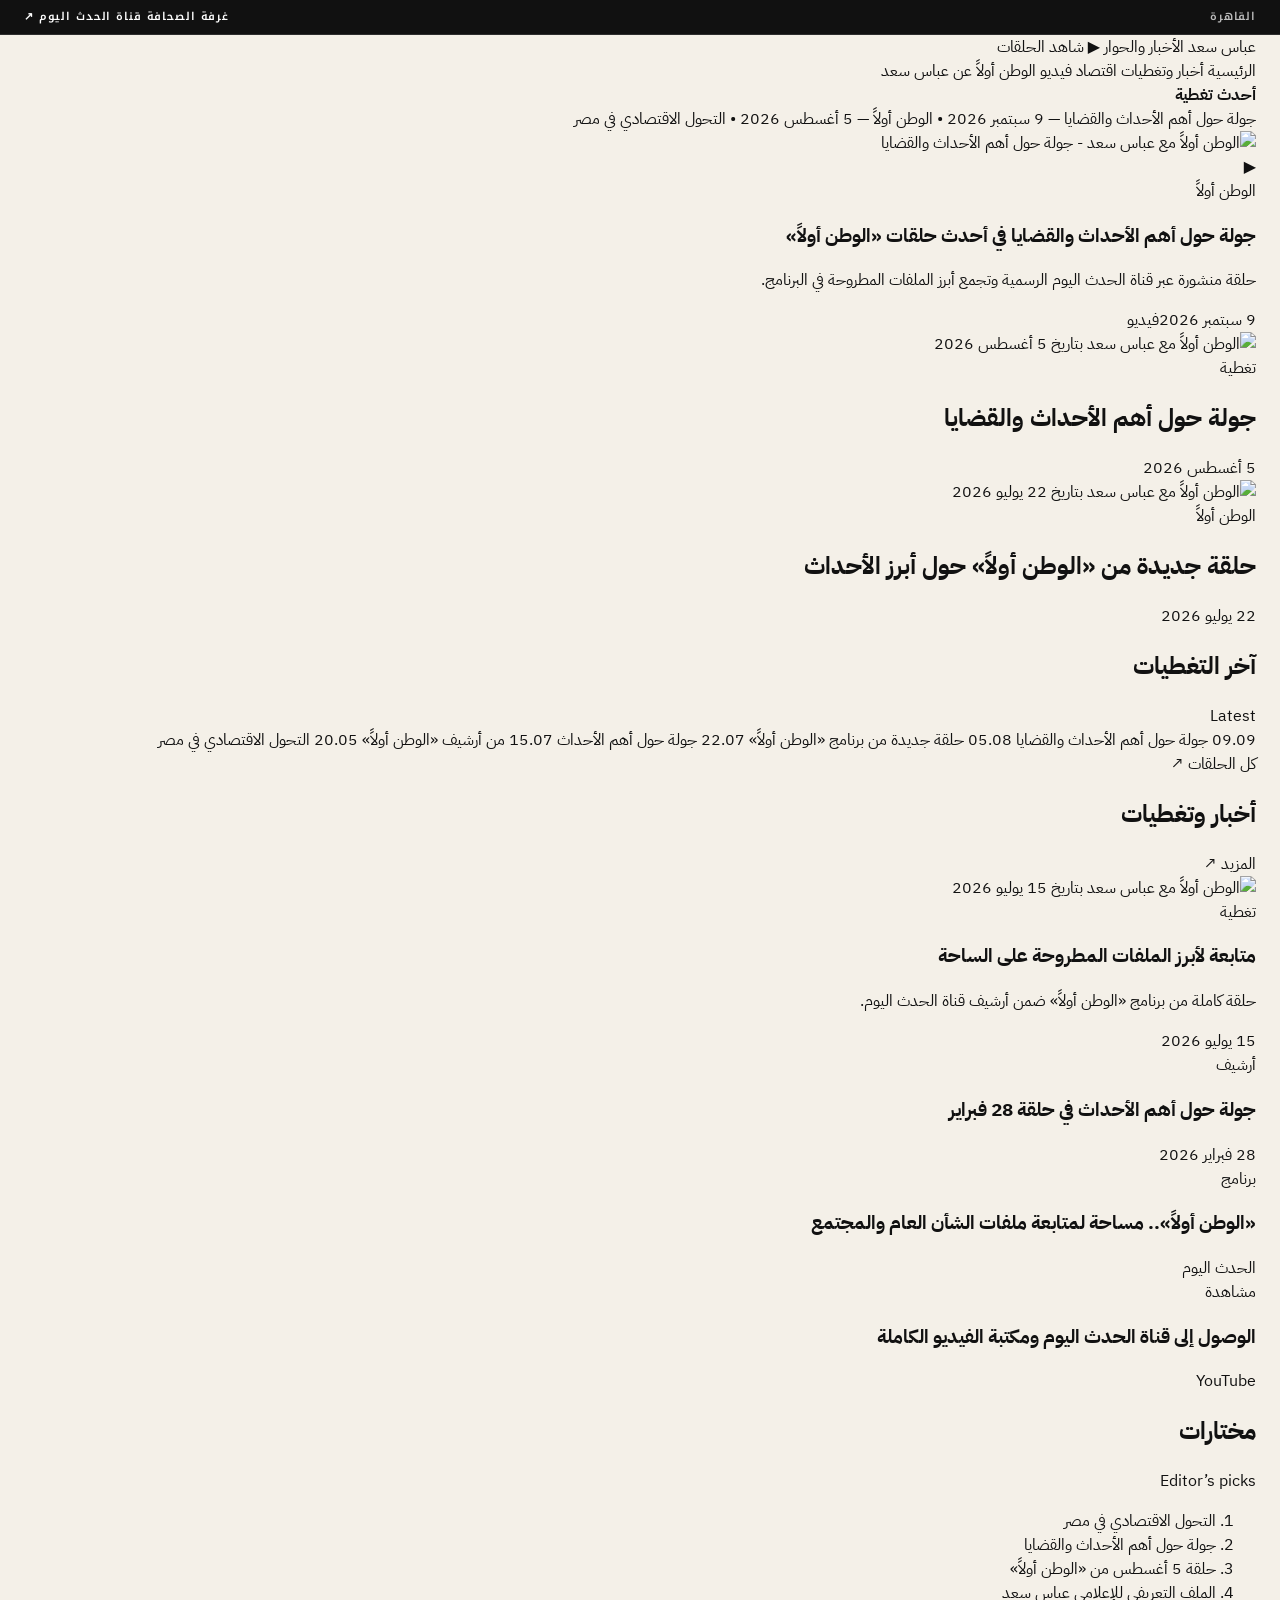
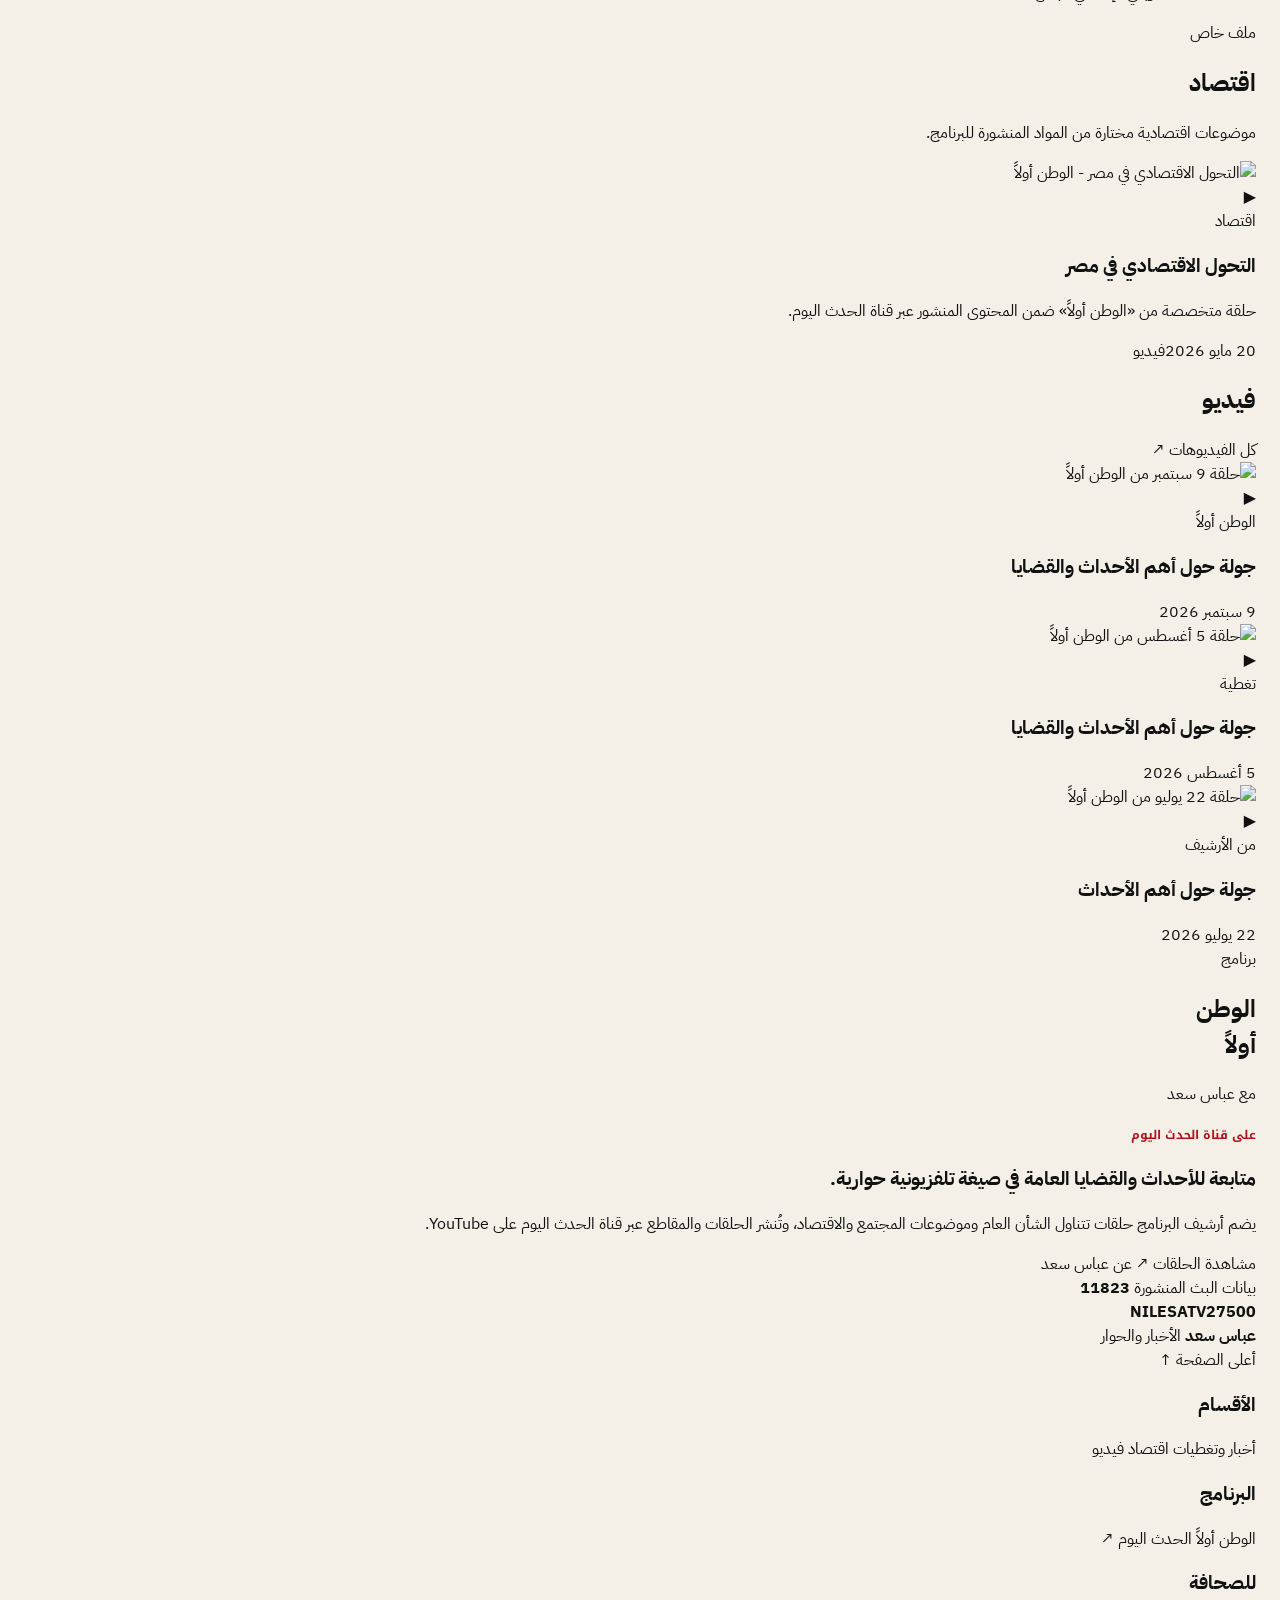
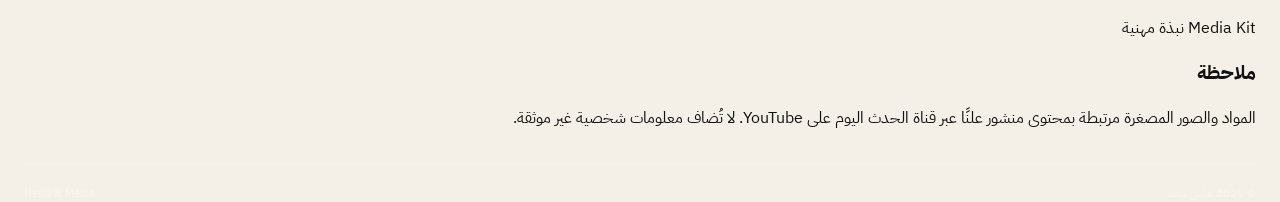
==== commit d5f211cf: "feat: rebuild homepage as a newsroom-style news portal" ====
--- a/index.html
+++ b/index.html
@@ -3,8 +3,8 @@
 <head>
   <meta charset="utf-8" />
   <meta name="viewport" content="width=device-width, initial-scale=1" />
-  <meta name="theme-color" content="#111111" />
-  <meta name="description" content="الملف الإعلامي لعباس سعد، إعلامي ومقدم برنامج «الوطن أولاً» على قناة الحدث اليوم. نبذة مهنية، حلقات مختارة ومواد مرجعية للصحفيين والقنوات." />
+  <meta name="theme-color" content="#ffffff" />
+  <meta name="description" content="عباس سعد — منصة أخبار وحوار تجمع أحدث التغطيات والحلقات والملفات المنشورة من برنامج الوطن أولاً على قناة الحدث اليوم." />
   <meta name="author" content="Abbas Saad" />
   <meta name="robots" content="index,follow,max-image-preview:large,max-snippet:-1,max-video-preview:-1" />
   <meta name="referrer" content="strict-origin-when-cross-origin" />
@@ -13,21 +13,21 @@
   <link rel="alternate" hreflang="ar-EG" href="https://mhmdwaelanwr.github.io/Abbas-Saad/" />
   <link rel="manifest" href="site.webmanifest" />
 
-  <meta property="og:type" content="profile" />
+  <meta property="og:type" content="website" />
   <meta property="og:locale" content="ar_EG" />
-  <meta property="og:site_name" content="عباس سعد — ملف إعلامي" />
+  <meta property="og:site_name" content="عباس سعد | الأخبار والحوار" />
   <meta property="og:url" content="https://mhmdwaelanwr.github.io/Abbas-Saad/" />
-  <meta property="og:title" content="عباس سعد | إعلامي ومقدم برامج" />
-  <meta property="og:description" content="ملف إعلامي مرجعي لعباس سعد، مقدم برنامج «الوطن أولاً» على قناة الحدث اليوم." />
+  <meta property="og:title" content="عباس سعد | الأخبار والحوار" />
+  <meta property="og:description" content="أخبار، تغطيات، فيديو وملفات مختارة من برنامج الوطن أولاً." />
   <meta property="og:image" content="https://i.ytimg.com/vi/1TL-kex5aag/maxresdefault.jpg" />
-  <meta property="og:image:alt" content="عباس سعد خلال برنامج الوطن أولاً على قناة الحدث اليوم" />
+  <meta property="og:image:alt" content="برنامج الوطن أولاً مع الإعلامي عباس سعد" />
 
   <meta name="twitter:card" content="summary_large_image" />
-  <meta name="twitter:title" content="عباس سعد | إعلامي ومقدم برامج" />
-  <meta name="twitter:description" content="ملف إعلامي مرجعي لعباس سعد، مقدم برنامج «الوطن أولاً» على قناة الحدث اليوم." />
+  <meta name="twitter:title" content="عباس سعد | الأخبار والحوار" />
+  <meta name="twitter:description" content="أخبار، تغطيات، فيديو وملفات مختارة من برنامج الوطن أولاً." />
   <meta name="twitter:image" content="https://i.ytimg.com/vi/1TL-kex5aag/maxresdefault.jpg" />
 
-  <title>عباس سعد | إعلامي ومقدم برامج</title>
+  <title>عباس سعد | الأخبار والحوار</title>
   <link rel="icon" href="favicon.svg" type="image/svg+xml" />
   <link rel="preconnect" href="https://fonts.googleapis.com" />
   <link rel="preconnect" href="https://fonts.gstatic.com" crossorigin />
@@ -45,36 +45,13 @@
         "name": "عباس سعد",
         "alternateName": "Abbas Saad",
         "jobTitle": "إعلامي ومقدم برامج",
-        "description": "إعلامي ومقدم برنامج الوطن أولاً على قناة الحدث اليوم.",
-        "subjectOf": [
-          {
-            "@type": "VideoObject",
-            "name": "الوطن أولاً مع عباس سعد | جولة حول أهم الأحداث والقضايا 9-9-2026",
-            "uploadDate": "2026-09-09",
-            "url": "https://www.youtube.com/watch?v=1TL-kex5aag",
-            "thumbnailUrl": "https://i.ytimg.com/vi/1TL-kex5aag/hqdefault.jpg"
-          },
-          {
-            "@type": "VideoObject",
-            "name": "الوطن أولاً مع عباس سعد | جولة حول أهم الأحداث والقضايا 5-8-2026",
-            "uploadDate": "2026-08-05",
-            "url": "https://www.youtube.com/watch?v=e7bOspOPv5g",
-            "thumbnailUrl": "https://i.ytimg.com/vi/e7bOspOPv5g/hqdefault.jpg"
-          },
-          {
-            "@type": "VideoObject",
-            "name": "الوطن أولاً مع عباس سعد | التحول الاقتصادي في مصر 20-5-2026",
-            "uploadDate": "2026-05-20",
-            "url": "https://www.youtube.com/watch?v=LptlJPfGnNA",
-            "thumbnailUrl": "https://i.ytimg.com/vi/LptlJPfGnNA/hqdefault.jpg"
-          }
-        ]
+        "description": "إعلامي ومقدم برنامج الوطن أولاً على قناة الحدث اليوم."
       },
       {
         "@type": "WebSite",
         "@id": "https://mhmdwaelanwr.github.io/Abbas-Saad/#website",
         "url": "https://mhmdwaelanwr.github.io/Abbas-Saad/",
-        "name": "عباس سعد — ملف إعلامي",
+        "name": "عباس سعد | الأخبار والحوار",
         "inLanguage": "ar-EG",
         "about": { "@id": "https://mhmdwaelanwr.github.io/Abbas-Saad/#person" }
       }
@@ -87,180 +64,303 @@
 
   <div class="utility-bar">
     <div class="container utility-inner">
-      <span>MEDIA PROFILE</span>
-      <span>عباس سعد</span>
-      <a href="press.html">PRESS KIT ↗</a>
+      <div class="utility-date">
+        <span class="status-dot" aria-hidden="true"></span>
+        <span id="today">القاهرة</span>
+      </div>
+      <div class="utility-links">
+        <a href="press.html">غرفة الصحافة</a>
+        <a href="https://www.youtube.com/@alhadathalyoum-3791" target="_blank" rel="noopener noreferrer">قناة الحدث اليوم ↗</a>
+      </div>
     </div>
   </div>
 
-  <header class="site-header" id="top">
-    <div class="container header-inner">
-      <a class="brand" href="#home" aria-label="عباس سعد — الرئيسية">
-        <span class="brand-mark" aria-hidden="true">ع</span>
-        <span class="brand-copy"><strong>عباس سعد</strong><small>ABBAS SAAD</small></span>
+  <header class="news-header" id="top">
+    <div class="container masthead">
+      <button class="menu-toggle" type="button" aria-expanded="false" aria-controls="main-nav" aria-label="فتح القائمة">
+        <span></span><span></span><span></span>
+      </button>
+
+      <a class="news-brand" href="#top" aria-label="عباس سعد — الرئيسية">
+        <span class="news-brand-ar">عباس سعد</span>
+        <span class="news-brand-tag">الأخبار والحوار</span>
       </a>
 
-      <button class="menu-toggle" type="button" aria-expanded="false" aria-controls="main-nav" aria-label="فتح القائمة">
-        <span></span><span></span>
-      </button>
-
-      <nav class="main-nav" id="main-nav" aria-label="القائمة الرئيسية">
-        <a href="#profile">نبذة</a>
-        <a href="#broadcasts">أعمال مختارة</a>
-        <a href="#program">البرنامج</a>
-        <a href="#press">للصحافة</a>
+      <a class="masthead-watch" href="https://www.youtube.com/@alhadathalyoum-3791/search?query=%D8%B9%D8%A8%D8%A7%D8%B3%20%D8%B3%D8%B9%D8%AF" target="_blank" rel="noopener noreferrer">
+        <span class="watch-icon" aria-hidden="true">▶</span>
+        شاهد الحلقات
+      </a>
+    </div>
+
+    <div class="nav-shell">
+      <nav class="container news-nav" id="main-nav" aria-label="أقسام الموقع">
+        <a class="active" href="#main">الرئيسية</a>
+        <a href="#coverage">أخبار وتغطيات</a>
+        <a href="#economy">اقتصاد</a>
+        <a href="#video">فيديو</a>
+        <a href="#program">الوطن أولاً</a>
+        <a href="press.html">عن عباس سعد</a>
       </nav>
-
-      <a class="header-cta" href="press.html">Media Kit <span>↗</span></a>
     </div>
   </header>
 
   <main id="main">
-    <section class="hero" id="home">
-      <div class="container hero-layout">
-        <div class="hero-copy reveal">
-          <p class="eyebrow">إعلامي ومقدم برامج</p>
-          <h1>عباس <span>سعد</span></h1>
-          <p class="hero-lead">مقدم برنامج «الوطن أولاً» على قناة الحدث اليوم، مع محتوى تلفزيوني يتناول القضايا العامة والتطورات الجارية وملفات الشأن المصري.</p>
-          <div class="hero-actions">
-            <a class="button button-primary" href="#broadcasts">مشاهدة الأعمال</a>
-            <a class="button button-quiet" href="press.html">الملف الصحفي <span>↗</span></a>
-          </div>
-          <div class="hero-brief" aria-label="معلومات مهنية سريعة">
-            <div><span>البرنامج</span><strong>الوطن أولاً</strong></div>
-            <div><span>القناة</span><strong>الحدث اليوم</strong></div>
-            <div><span>الصفة</span><strong>إعلامي ومقدم برامج</strong></div>
-          </div>
-        </div>
-
-        <figure class="hero-media reveal">
-          <a href="https://www.youtube.com/watch?v=1TL-kex5aag" target="_blank" rel="noopener noreferrer" aria-label="مشاهدة حلقة الوطن أولاً بتاريخ 9 سبتمبر 2026">
-            <img src="https://i.ytimg.com/vi/1TL-kex5aag/maxresdefault.jpg" alt="عباس سعد خلال برنامج الوطن أولاً على قناة الحدث اليوم" fetchpriority="high" />
-            <span class="play-badge" aria-hidden="true">▶</span>
+    <section class="latest-strip" aria-label="أحدث التغطيات">
+      <div class="container latest-strip-inner">
+        <strong>أحدث تغطية</strong>
+        <div class="latest-scroll">
+          <a href="https://www.youtube.com/watch?v=1TL-kex5aag" target="_blank" rel="noopener noreferrer">جولة حول أهم الأحداث والقضايا — 9 سبتمبر 2026</a>
+          <span aria-hidden="true">•</span>
+          <a href="https://www.youtube.com/watch?v=e7bOspOPv5g" target="_blank" rel="noopener noreferrer">الوطن أولاً — 5 أغسطس 2026</a>
+          <span aria-hidden="true">•</span>
+          <a href="https://www.youtube.com/watch?v=LptlJPfGnNA" target="_blank" rel="noopener noreferrer">التحول الاقتصادي في مصر</a>
+        </div>
+      </div>
+    </section>
+
+    <section class="top-news section-tight" aria-label="أبرز التغطيات">
+      <div class="container top-news-grid">
+        <article class="lead-story">
+          <a class="story-media lead-media" href="https://www.youtube.com/watch?v=1TL-kex5aag" target="_blank" rel="noopener noreferrer">
+            <img src="https://i.ytimg.com/vi/1TL-kex5aag/maxresdefault.jpg" alt="الوطن أولاً مع عباس سعد - جولة حول أهم الأحداث والقضايا" fetchpriority="high" />
+            <span class="video-badge" aria-hidden="true">▶</span>
           </a>
-          <figcaption><span>الوطن أولاً · الحدث اليوم</span><time datetime="2026-09-09">09 / 09 / 2026</time></figcaption>
-        </figure>
-      </div>
-    </section>
-
-    <section class="profile section" id="profile">
-      <div class="container profile-layout">
-        <div class="section-kicker reveal"><span>PROFILE</span><b>نبذة مهنية</b></div>
-        <div class="profile-main reveal">
-          <h2>واجهة مرجعية مختصرة للصحفيين والقنوات.</h2>
-          <p class="lead">عباس سعد إعلامي ومقدم برنامج «الوطن أولاً» على قناة الحدث اليوم. تتناول المواد المنشورة للبرنامج ملفات الشأن العام والتطورات الجارية، إلى جانب موضوعات مجتمعية واقتصادية.</p>
-          <p>يجمع هذا الموقع المواد المنشورة المرتبطة بالبرنامج في مكان واحد لتسهيل الوصول إلى الحلقات والمعلومات الأساسية عند إعداد خبر، تعريف، أو تنسيق إعلامي.</p>
-        </div>
-        <aside class="profile-facts reveal">
-          <dl>
-            <div><dt>الاسم</dt><dd>عباس سعد</dd></div>
-            <div><dt>بالإنجليزية</dt><dd dir="ltr">Abbas Saad</dd></div>
-            <div><dt>البرنامج</dt><dd>الوطن أولاً</dd></div>
-            <div><dt>القناة</dt><dd>الحدث اليوم</dd></div>
-          </dl>
+          <div class="lead-copy">
+            <div class="story-kicker">الوطن أولاً</div>
+            <h1><a href="https://www.youtube.com/watch?v=1TL-kex5aag" target="_blank" rel="noopener noreferrer">جولة حول أهم الأحداث والقضايا في أحدث حلقات «الوطن أولاً»</a></h1>
+            <p>حلقة منشورة عبر قناة الحدث اليوم الرسمية وتجمع أبرز الملفات المطروحة في البرنامج.</p>
+            <div class="story-meta"><time datetime="2026-09-09">9 سبتمبر 2026</time><span>فيديو</span></div>
+          </div>
+        </article>
+
+        <div class="secondary-stories">
+          <article class="compact-story">
+            <a class="story-media" href="https://www.youtube.com/watch?v=e7bOspOPv5g" target="_blank" rel="noopener noreferrer">
+              <img src="https://i.ytimg.com/vi/e7bOspOPv5g/hqdefault.jpg" alt="الوطن أولاً مع عباس سعد بتاريخ 5 أغسطس 2026" loading="lazy" />
+            </a>
+            <div class="story-kicker">تغطية</div>
+            <h2><a href="https://www.youtube.com/watch?v=e7bOspOPv5g" target="_blank" rel="noopener noreferrer">جولة حول أهم الأحداث والقضايا</a></h2>
+            <div class="story-meta"><time datetime="2026-08-05">5 أغسطس 2026</time></div>
+          </article>
+
+          <article class="compact-story">
+            <a class="story-media" href="https://www.youtube.com/watch?v=rEwDJndwnwA" target="_blank" rel="noopener noreferrer">
+              <img src="https://i.ytimg.com/vi/rEwDJndwnwA/hqdefault.jpg" alt="الوطن أولاً مع عباس سعد بتاريخ 22 يوليو 2026" loading="lazy" />
+            </a>
+            <div class="story-kicker">الوطن أولاً</div>
+            <h2><a href="https://www.youtube.com/watch?v=rEwDJndwnwA" target="_blank" rel="noopener noreferrer">حلقة جديدة من «الوطن أولاً» حول أبرز الأحداث</a></h2>
+            <div class="story-meta"><time datetime="2026-07-22">22 يوليو 2026</time></div>
+          </article>
+        </div>
+
+        <aside class="latest-panel" aria-label="آخر الأخبار">
+          <div class="panel-title">
+            <h2>آخر التغطيات</h2>
+            <span>Latest</span>
+          </div>
+          <div class="latest-list">
+            <a href="https://www.youtube.com/watch?v=1TL-kex5aag" target="_blank" rel="noopener noreferrer">
+              <time datetime="2026-09-09">09.09</time>
+              <span>جولة حول أهم الأحداث والقضايا</span>
+            </a>
+            <a href="https://www.youtube.com/watch?v=e7bOspOPv5g" target="_blank" rel="noopener noreferrer">
+              <time datetime="2026-08-05">05.08</time>
+              <span>حلقة جديدة من برنامج «الوطن أولاً»</span>
+            </a>
+            <a href="https://www.youtube.com/watch?v=rEwDJndwnwA" target="_blank" rel="noopener noreferrer">
+              <time datetime="2026-07-22">22.07</time>
+              <span>جولة حول أهم الأحداث</span>
+            </a>
+            <a href="https://www.youtube.com/watch?v=wH4Z5zHnIUI" target="_blank" rel="noopener noreferrer">
+              <time datetime="2026-07-15">15.07</time>
+              <span>من أرشيف «الوطن أولاً»</span>
+            </a>
+            <a href="https://www.youtube.com/watch?v=LptlJPfGnNA" target="_blank" rel="noopener noreferrer">
+              <time datetime="2026-05-20">20.05</time>
+              <span>التحول الاقتصادي في مصر</span>
+            </a>
+          </div>
+          <a class="panel-more" href="https://www.youtube.com/@alhadathalyoum-3791/search?query=%D8%B9%D8%A8%D8%A7%D8%B3%20%D8%B3%D8%B9%D8%AF" target="_blank" rel="noopener noreferrer">كل الحلقات ↗</a>
         </aside>
       </div>
-
-      <div class="container editorial-topics reveal" aria-label="محاور المحتوى">
-        <div class="topic-title"><span>محاور المحتوى</span><small>بحسب المواد المنشورة</small></div>
-        <div><strong>الشأن العام</strong><span>متابعة القضايا والتطورات الجارية</span></div>
-        <div><strong>المجتمع</strong><span>موضوعات مرتبطة بالشأن المصري</span></div>
-        <div><strong>الاقتصاد</strong><span>ملفات وتحولات اقتصادية</span></div>
-      </div>
-    </section>
-
-    <section class="broadcasts section" id="broadcasts">
-      <div class="container section-heading reveal">
-        <div><span>SELECTED BROADCASTS</span><h2>أعمال مختارة</h2></div>
-        <p>نماذج منشورة عبر قناة الحدث اليوم على YouTube.</p>
-      </div>
-
-      <div class="container featured-broadcast reveal">
-        <a class="featured-image" href="https://www.youtube.com/watch?v=1TL-kex5aag" target="_blank" rel="noopener noreferrer">
-          <img src="https://i.ytimg.com/vi/1TL-kex5aag/maxresdefault.jpg" alt="حلقة الوطن أولاً مع عباس سعد بتاريخ 9 سبتمبر 2026" loading="lazy" />
-          <span class="featured-label">FEATURED</span>
-          <span class="play-badge" aria-hidden="true">▶</span>
-        </a>
-        <div class="featured-info">
-          <div class="broadcast-meta"><span>الوطن أولاً</span><time datetime="2026-09-09">9 سبتمبر 2026</time></div>
-          <h3>جولة حول أهم الأحداث والقضايا</h3>
-          <p>حلقة منشورة عبر القناة الرسمية للحدث اليوم على YouTube.</p>
-          <a class="editorial-link" href="https://www.youtube.com/watch?v=1TL-kex5aag" target="_blank" rel="noopener noreferrer">مشاهدة الحلقة <span>↗</span></a>
-        </div>
-      </div>
-
-      <div class="container broadcast-list">
-        <article class="broadcast-row reveal">
-          <a class="broadcast-thumb" href="https://www.youtube.com/watch?v=e7bOspOPv5g" target="_blank" rel="noopener noreferrer"><img src="https://i.ytimg.com/vi/e7bOspOPv5g/hqdefault.jpg" alt="الوطن أولاً مع عباس سعد بتاريخ 5 أغسطس 2026" loading="lazy" /></a>
-          <div><div class="broadcast-meta"><span>الوطن أولاً</span><time datetime="2026-08-05">5 أغسطس 2026</time></div><h3><a href="https://www.youtube.com/watch?v=e7bOspOPv5g" target="_blank" rel="noopener noreferrer">جولة حول أهم الأحداث والقضايا</a></h3></div>
-          <a class="row-link" href="https://www.youtube.com/watch?v=e7bOspOPv5g" target="_blank" rel="noopener noreferrer" aria-label="مشاهدة حلقة 5 أغسطس">↗</a>
+    </section>
+
+    <section class="news-section" id="coverage">
+      <div class="container">
+        <div class="section-heading-news">
+          <h2>أخبار وتغطيات</h2>
+          <a href="https://www.youtube.com/@alhadathalyoum-3791/search?query=%D8%B9%D8%A8%D8%A7%D8%B3%20%D8%B3%D8%B9%D8%AF" target="_blank" rel="noopener noreferrer">المزيد ↗</a>
+        </div>
+
+        <div class="coverage-grid">
+          <article class="wide-story">
+            <a class="story-media" href="https://www.youtube.com/watch?v=wH4Z5zHnIUI" target="_blank" rel="noopener noreferrer">
+              <img src="https://i.ytimg.com/vi/wH4Z5zHnIUI/hqdefault.jpg" alt="الوطن أولاً مع عباس سعد بتاريخ 15 يوليو 2026" loading="lazy" />
+            </a>
+            <div class="story-kicker">تغطية</div>
+            <h3><a href="https://www.youtube.com/watch?v=wH4Z5zHnIUI" target="_blank" rel="noopener noreferrer">متابعة لأبرز الملفات المطروحة على الساحة</a></h3>
+            <p>حلقة كاملة من برنامج «الوطن أولاً» ضمن أرشيف قناة الحدث اليوم.</p>
+            <div class="story-meta"><time datetime="2026-07-15">15 يوليو 2026</time></div>
+          </article>
+
+          <div class="coverage-stack">
+            <article class="text-story">
+              <div class="story-kicker">أرشيف</div>
+              <h3><a href="https://www.youtube.com/watch?v=8ajcUZYyEwE" target="_blank" rel="noopener noreferrer">جولة حول أهم الأحداث في حلقة 28 فبراير</a></h3>
+              <div class="story-meta"><time datetime="2026-02-28">28 فبراير 2026</time></div>
+            </article>
+            <article class="text-story">
+              <div class="story-kicker">برنامج</div>
+              <h3><a href="#program">«الوطن أولاً».. مساحة لمتابعة ملفات الشأن العام والمجتمع</a></h3>
+              <div class="story-meta"><span>الحدث اليوم</span></div>
+            </article>
+            <article class="text-story">
+              <div class="story-kicker">مشاهدة</div>
+              <h3><a href="https://www.youtube.com/@alhadathalyoum-3791" target="_blank" rel="noopener noreferrer">الوصول إلى قناة الحدث اليوم ومكتبة الفيديو الكاملة</a></h3>
+              <div class="story-meta"><span>YouTube</span></div>
+            </article>
+          </div>
+
+          <aside class="editors-picks">
+            <div class="panel-title"><h2>مختارات</h2><span>Editor’s picks</span></div>
+            <ol>
+              <li><a href="https://www.youtube.com/watch?v=LptlJPfGnNA" target="_blank" rel="noopener noreferrer">التحول الاقتصادي في مصر</a></li>
+              <li><a href="https://www.youtube.com/watch?v=1TL-kex5aag" target="_blank" rel="noopener noreferrer">جولة حول أهم الأحداث والقضايا</a></li>
+              <li><a href="https://www.youtube.com/watch?v=e7bOspOPv5g" target="_blank" rel="noopener noreferrer">حلقة 5 أغسطس من «الوطن أولاً»</a></li>
+              <li><a href="press.html">الملف التعريفي للإعلامي عباس سعد</a></li>
+            </ol>
+          </aside>
+        </div>
+      </div>
+    </section>
+
+    <section class="economy-section" id="economy">
+      <div class="container economy-grid">
+        <div class="economy-heading">
+          <span>ملف خاص</span>
+          <h2>اقتصاد</h2>
+          <p>موضوعات اقتصادية مختارة من المواد المنشورة للبرنامج.</p>
+        </div>
+
+        <article class="economy-feature">
+          <a class="story-media" href="https://www.youtube.com/watch?v=LptlJPfGnNA" target="_blank" rel="noopener noreferrer">
+            <img src="https://i.ytimg.com/vi/LptlJPfGnNA/hqdefault.jpg" alt="التحول الاقتصادي في مصر - الوطن أولاً" loading="lazy" />
+            <span class="video-badge" aria-hidden="true">▶</span>
+          </a>
+          <div>
+            <div class="story-kicker light">اقتصاد</div>
+            <h3><a href="https://www.youtube.com/watch?v=LptlJPfGnNA" target="_blank" rel="noopener noreferrer">التحول الاقتصادي في مصر</a></h3>
+            <p>حلقة متخصصة من «الوطن أولاً» ضمن المحتوى المنشور عبر قناة الحدث اليوم.</p>
+            <div class="story-meta light"><time datetime="2026-05-20">20 مايو 2026</time><span>فيديو</span></div>
+          </div>
         </article>
-        <article class="broadcast-row reveal">
-          <a class="broadcast-thumb" href="https://www.youtube.com/watch?v=rEwDJndwnwA" target="_blank" rel="noopener noreferrer"><img src="https://i.ytimg.com/vi/rEwDJndwnwA/hqdefault.jpg" alt="الوطن أولاً مع عباس سعد بتاريخ 22 يوليو 2026" loading="lazy" /></a>
-          <div><div class="broadcast-meta"><span>الوطن أولاً</span><time datetime="2026-07-22">22 يوليو 2026</time></div><h3><a href="https://www.youtube.com/watch?v=rEwDJndwnwA" target="_blank" rel="noopener noreferrer">جولة حول أهم الأحداث</a></h3></div>
-          <a class="row-link" href="https://www.youtube.com/watch?v=rEwDJndwnwA" target="_blank" rel="noopener noreferrer" aria-label="مشاهدة حلقة 22 يوليو">↗</a>
-        </article>
-        <article class="broadcast-row reveal">
-          <a class="broadcast-thumb" href="https://www.youtube.com/watch?v=LptlJPfGnNA" target="_blank" rel="noopener noreferrer"><img src="https://i.ytimg.com/vi/LptlJPfGnNA/hqdefault.jpg" alt="الوطن أولاً مع عباس سعد عن التحول الاقتصادي في مصر" loading="lazy" /></a>
-          <div><div class="broadcast-meta"><span>ملف اقتصادي</span><time datetime="2026-05-20">20 مايو 2026</time></div><h3><a href="https://www.youtube.com/watch?v=LptlJPfGnNA" target="_blank" rel="noopener noreferrer">التحول الاقتصادي في مصر</a></h3></div>
-          <a class="row-link" href="https://www.youtube.com/watch?v=LptlJPfGnNA" target="_blank" rel="noopener noreferrer" aria-label="مشاهدة حلقة التحول الاقتصادي في مصر">↗</a>
-        </article>
-      </div>
-
-      <div class="container archive-link reveal"><a href="https://www.youtube.com/@alhadathalyoum-3791/search?query=%D8%B9%D8%A8%D8%A7%D8%B3%20%D8%B3%D8%B9%D8%AF" target="_blank" rel="noopener noreferrer">استعراض المزيد على YouTube <span>↗</span></a></div>
-    </section>
-
-    <section class="program" id="program">
-      <div class="container program-layout">
-        <div class="program-name reveal"><span>PROGRAM</span><h2>الوطن<br />أولاً</h2></div>
-        <div class="program-copy reveal">
-          <p class="lead">برنامج على شاشة الحدث اليوم يتابع أبرز الأحداث والقضايا العامة في صيغة تلفزيونية مباشرة.</p>
-          <p>تظهر ضمن المواد المنشورة للبرنامج جولات إخبارية وموضوعات مرتبطة بالشأن العام والاقتصاد والمجتمع.</p>
-          <a class="light-link" href="https://www.youtube.com/@alhadathalyoum-3791" target="_blank" rel="noopener noreferrer">قناة الحدث اليوم على YouTube <span>↗</span></a>
-        </div>
-        <aside class="frequency-card reveal">
+      </div>
+    </section>
+
+    <section class="news-section video-section" id="video">
+      <div class="container">
+        <div class="section-heading-news">
+          <h2>فيديو</h2>
+          <a href="https://www.youtube.com/@alhadathalyoum-3791/search?query=%D8%B9%D8%A8%D8%A7%D8%B3%20%D8%B3%D8%B9%D8%AF" target="_blank" rel="noopener noreferrer">كل الفيديوهات ↗</a>
+        </div>
+
+        <div class="video-grid-news">
+          <article class="video-card-news">
+            <a class="story-media" href="https://www.youtube.com/watch?v=1TL-kex5aag" target="_blank" rel="noopener noreferrer">
+              <img src="https://i.ytimg.com/vi/1TL-kex5aag/hqdefault.jpg" alt="حلقة 9 سبتمبر من الوطن أولاً" loading="lazy" />
+              <span class="video-badge" aria-hidden="true">▶</span>
+            </a>
+            <div class="story-kicker">الوطن أولاً</div>
+            <h3><a href="https://www.youtube.com/watch?v=1TL-kex5aag" target="_blank" rel="noopener noreferrer">جولة حول أهم الأحداث والقضايا</a></h3>
+            <div class="story-meta"><time datetime="2026-09-09">9 سبتمبر 2026</time></div>
+          </article>
+
+          <article class="video-card-news">
+            <a class="story-media" href="https://www.youtube.com/watch?v=e7bOspOPv5g" target="_blank" rel="noopener noreferrer">
+              <img src="https://i.ytimg.com/vi/e7bOspOPv5g/hqdefault.jpg" alt="حلقة 5 أغسطس من الوطن أولاً" loading="lazy" />
+              <span class="video-badge" aria-hidden="true">▶</span>
+            </a>
+            <div class="story-kicker">تغطية</div>
+            <h3><a href="https://www.youtube.com/watch?v=e7bOspOPv5g" target="_blank" rel="noopener noreferrer">جولة حول أهم الأحداث والقضايا</a></h3>
+            <div class="story-meta"><time datetime="2026-08-05">5 أغسطس 2026</time></div>
+          </article>
+
+          <article class="video-card-news">
+            <a class="story-media" href="https://www.youtube.com/watch?v=rEwDJndwnwA" target="_blank" rel="noopener noreferrer">
+              <img src="https://i.ytimg.com/vi/rEwDJndwnwA/hqdefault.jpg" alt="حلقة 22 يوليو من الوطن أولاً" loading="lazy" />
+              <span class="video-badge" aria-hidden="true">▶</span>
+            </a>
+            <div class="story-kicker">من الأرشيف</div>
+            <h3><a href="https://www.youtube.com/watch?v=rEwDJndwnwA" target="_blank" rel="noopener noreferrer">جولة حول أهم الأحداث</a></h3>
+            <div class="story-meta"><time datetime="2026-07-22">22 يوليو 2026</time></div>
+          </article>
+        </div>
+      </div>
+    </section>
+
+    <section class="program-news-section" id="program">
+      <div class="container program-news-grid">
+        <div class="program-mark">
+          <span>برنامج</span>
+          <h2>الوطن<br />أولاً</h2>
+          <p>مع عباس سعد</p>
+        </div>
+
+        <div class="program-about">
+          <span class="eyebrow">على قناة الحدث اليوم</span>
+          <h3>متابعة للأحداث والقضايا العامة في صيغة تلفزيونية حوارية.</h3>
+          <p>يضم أرشيف البرنامج حلقات تتناول الشأن العام وموضوعات المجتمع والاقتصاد، وتُنشر الحلقات والمقاطع عبر قناة الحدث اليوم على YouTube.</p>
+          <div class="program-links">
+            <a href="https://www.youtube.com/@alhadathalyoum-3791/search?query=%D8%B9%D8%A8%D8%A7%D8%B3%20%D8%B3%D8%B9%D8%AF" target="_blank" rel="noopener noreferrer">مشاهدة الحلقات ↗</a>
+            <a href="press.html">عن عباس سعد</a>
+          </div>
+        </div>
+
+        <aside class="broadcast-box">
           <span>بيانات البث المنشورة</span>
           <strong>11823</strong>
-          <div><b>نايل سات</b><b>V</b><b>27500</b></div>
-          <small>وفق البيانات المرفقة بوصف مواد القناة المنشورة.</small>
+          <div><b>NILESAT</b><b>V</b><b>27500</b></div>
         </aside>
       </div>
     </section>
-
-    <section class="press-room section" id="press">
-      <div class="container section-heading reveal">
-        <div><span>PRESS ROOM</span><h2>للصحفيين والقنوات</h2></div>
-        <p>نبذة جاهزة وروابط مرجعية للاستخدام التحريري.</p>
-      </div>
-
-      <div class="container press-layout">
-        <article class="press-bio reveal">
-          <header><span>نبذة عربية قصيرة</span><button class="copy-button" type="button" data-copy="#bio-ar">نسخ</button></header>
-          <p id="bio-ar">عباس سعد إعلامي ومقدم برنامج «الوطن أولاً» على قناة الحدث اليوم. يتناول البرنامج ملفات الشأن العام والتطورات الجارية، وتظهر ضمن حلقاته موضوعات مجتمعية واقتصادية.</p>
-        </article>
-        <article class="press-bio reveal" dir="ltr">
-          <header><span>Short English bio</span><button class="copy-button" type="button" data-copy="#bio-en">Copy</button></header>
-          <p id="bio-en">Abbas Saad is a media presenter and host of “Al Watan Awalan” on Al Hadath Al Youm, covering public affairs, current developments, social issues and economic topics.</p>
-        </article>
-        <aside class="press-actions reveal">
-          <a href="press.html"><span>فتح Media Kit</span><b>↗</b></a>
-          <a href="https://www.youtube.com/@alhadathalyoum-3791/search?query=%D8%B9%D8%A8%D8%A7%D8%B3%20%D8%B3%D8%B9%D8%AF" target="_blank" rel="noopener noreferrer"><span>الحلقات المنشورة</span><b>↗</b></a>
-          <a href="https://www.youtube.com/@alhadathalyoum-3791" target="_blank" rel="noopener noreferrer"><span>قناة الحدث اليوم</span><b>↗</b></a>
-          <button class="print-profile" type="button"><span>طباعة / حفظ PDF</span><b>⌘</b></button>
-        </aside>
-      </div>
-
-      <div class="container editorial-note reveal"><strong>ملاحظة تحريرية</strong><p>المعلومات المعروضة تقتصر على ما أمكن توثيقه من المواد المنشورة. لا يتضمن الموقع سيرة موسعة أو حسابات شخصية أو بيانات اتصال غير موثقة.</p></div>
-    </section>
   </main>
 
-  <footer class="site-footer">
-    <div class="container footer-main">
-      <div><strong>عباس سعد</strong><span>ABBAS SAAD</span></div>
-      <p>إعلامي ومقدم برنامج «الوطن أولاً» — الحدث اليوم</p>
-      <a href="#top">أعلى الصفحة ↑</a>
-    </div>
-    <div class="container footer-bottom"><span>© <span id="year"></span></span><span>الصور والمقاطع المصغرة مرتبطة بمواد منشورة عبر قناة الحدث اليوم على YouTube.</span></div>
+  <footer class="news-footer">
+    <div class="container footer-brand-row">
+      <div class="footer-logo">
+        <strong>عباس سعد</strong>
+        <span>الأخبار والحوار</span>
+      </div>
+      <a href="#top" class="back-top">أعلى الصفحة ↑</a>
+    </div>
+
+    <div class="container footer-columns">
+      <div>
+        <h3>الأقسام</h3>
+        <a href="#coverage">أخبار وتغطيات</a>
+        <a href="#economy">اقتصاد</a>
+        <a href="#video">فيديو</a>
+      </div>
+      <div>
+        <h3>البرنامج</h3>
+        <a href="#program">الوطن أولاً</a>
+        <a href="https://www.youtube.com/@alhadathalyoum-3791" target="_blank" rel="noopener noreferrer">الحدث اليوم ↗</a>
+      </div>
+      <div>
+        <h3>للصحافة</h3>
+        <a href="press.html">Media Kit</a>
+        <a href="press.html">نبذة مهنية</a>
+      </div>
+      <div class="footer-note">
+        <h3>ملاحظة</h3>
+        <p>المواد والصور المصغرة مرتبطة بمحتوى منشور علنًا عبر قناة الحدث اليوم على YouTube. لا تُضاف معلومات شخصية غير موثقة.</p>
+      </div>
+    </div>
+
+    <div class="container footer-bottom">
+      <span>© <span id="year"></span> عباس سعد</span>
+      <span>News &amp; Media</span>
+    </div>
   </footer>
 
   <script src="script.js"></script>
--- a/styles.css
+++ b/styles.css
@@ -1,420 +1,480 @@
 :root {
-  --ink: #101010;
-  --ink-2: #181818;
-  --paper: #f4f1e9;
-  --paper-2: #ebe6dc;
-  --paper-3: #ddd6ca;
+  --ink: #111111;
+  --ink-soft: #242424;
+  --paper: #f4f0e8;
+  --paper-2: #ebe5db;
   --white: #fffdf8;
-  --red: #c71920;
-  --red-dark: #981118;
-  --muted: #6f6a62;
-  --muted-dark: #a8a39b;
-  --line: rgba(16,16,16,.16);
-  --line-light: rgba(255,255,255,.14);
-  --container: 1220px;
-  --radius: 2px;
-  --shadow: 0 30px 80px rgba(0,0,0,.16);
+  --muted: #736e66;
+  --line: #d7d0c5;
+  --red: #b41118;
+  --red-dark: #821017;
+  --max: 1240px;
+  --radius: 0px;
+  --shadow: 0 24px 70px rgba(0,0,0,.14);
 }
 
 * { box-sizing: border-box; }
 html { scroll-behavior: smooth; }
 body {
   margin: 0;
+  background: var(--paper);
   color: var(--ink);
-  background: var(--paper);
   font-family: "IBM Plex Sans Arabic", system-ui, sans-serif;
   -webkit-font-smoothing: antialiased;
   text-rendering: optimizeLegibility;
   overflow-x: hidden;
 }
 body.menu-open { overflow: hidden; }
+img { max-width: 100%; display: block; }
 a { color: inherit; text-decoration: none; }
-img { display: block; max-width: 100%; }
-button { font: inherit; color: inherit; }
+button { font: inherit; }
+button, a { -webkit-tap-highlight-color: transparent; }
 ::selection { background: var(--red); color: #fff; }
 
 .container {
-  width: min(calc(100% - 48px), var(--container));
+  width: min(calc(100% - 48px), var(--max));
   margin-inline: auto;
 }
 
 .skip-link {
   position: fixed;
-  top: 12px;
-  right: 12px;
   z-index: 9999;
-  padding: 10px 16px;
-  background: #fff;
-  color: #111;
+  inset: 12px auto auto 12px;
+  padding: 10px 14px;
+  background: var(--ink);
+  color: #fff;
   transform: translateY(-150%);
-  border: 1px solid #111;
+  transition: transform .2s ease;
 }
 .skip-link:focus { transform: translateY(0); }
 
-.masthead-strip {
+.utility-bar {
   background: var(--ink);
-  color: #d7d2ca;
-  border-bottom: 1px solid var(--line-light);
+  color: rgba(255,255,255,.72);
+  border-bottom: 1px solid rgba(255,255,255,.12);
   font: 600 .68rem/1 "Noto Kufi Arabic", sans-serif;
-  letter-spacing: .11em;
-}
-.masthead-strip-inner {
+  letter-spacing: .08em;
+}
+.utility-inner {
   min-height: 34px;
   display: flex;
   align-items: center;
   justify-content: space-between;
-  gap: 18px;
-}
-.masthead-strip-inner span:nth-child(2) { color: #fff; letter-spacing: 0; }
+  gap: 20px;
+}
+.utility-inner a { color: #fff; }
 
 .site-header {
   position: sticky;
   top: 0;
   z-index: 1000;
-  background: rgba(244,241,233,.95);
+  background: rgba(244,240,232,.94);
   backdrop-filter: blur(14px);
   border-bottom: 1px solid var(--line);
 }
-.nav-wrap {
-  min-height: 86px;
+.header-inner {
+  min-height: 84px;
   display: grid;
   grid-template-columns: auto 1fr auto;
-  gap: 36px;
   align-items: center;
-}
-.brand {
-  display: inline-flex;
-  align-items: center;
-  gap: 13px;
-  min-width: max-content;
-}
+  gap: 34px;
+}
+.brand { display: inline-flex; align-items: center; gap: 12px; min-width: max-content; }
 .brand-mark {
   width: 42px;
   height: 42px;
   display: grid;
   place-items: center;
-  background: var(--ink);
+  background: var(--red);
   color: #fff;
-  font: 800 1.05rem/1 "Noto Kufi Arabic", sans-serif;
-}
-.brand-text { display: grid; line-height: 1.05; }
-.brand-text strong { font: 800 .96rem/1.2 "Noto Kufi Arabic", sans-serif; }
-.brand-text small { margin-top: 6px; font: 600 .58rem/1 sans-serif; letter-spacing: .16em; color: var(--muted); direction: ltr; text-align: right; }
+  font: 800 1.1rem/1 "Noto Kufi Arabic", sans-serif;
+}
+.brand-copy { display: grid; line-height: 1.05; }
+.brand-copy strong { font: 800 1rem/1.1 "Noto Kufi Arabic", sans-serif; }
+.brand-copy small { margin-top: 5px; color: var(--muted); font: 600 .63rem/1 sans-serif; letter-spacing: .12em; }
 
 .main-nav { display: flex; justify-content: center; align-items: center; gap: 28px; }
 .main-nav a {
   position: relative;
-  padding: 32px 0 30px;
-  font-size: .86rem;
+  padding-block: 32px;
   color: #4f4b45;
+  font-size: .88rem;
+  font-weight: 600;
 }
 .main-nav a::after {
   content: "";
   position: absolute;
   right: 0;
-  bottom: 21px;
-  width: 100%;
-  height: 1px;
+  left: 0;
+  bottom: 22px;
+  height: 2px;
   background: var(--red);
   transform: scaleX(0);
   transform-origin: right;
   transition: transform .2s ease;
 }
-.main-nav a:hover, .main-nav a.active { color: var(--ink); }
-.main-nav a:hover::after, .main-nav a.active::after { transform: scaleX(1); }
-
-.header-link {
+.main-nav a:hover,
+.main-nav a.active { color: var(--ink); }
+.main-nav a:hover::after,
+.main-nav a.active::after { transform: scaleX(1); }
+
+.header-cta {
+  min-height: 42px;
   display: inline-flex;
   align-items: center;
   gap: 9px;
-  font: 700 .68rem/1 "Noto Kufi Arabic", sans-serif;
-  text-transform: uppercase;
-  letter-spacing: .05em;
-  border-bottom: 1px solid var(--ink);
-  padding-bottom: 5px;
-}
-.header-link span { color: var(--red); }
-.menu-toggle { display: none; width: 42px; height: 42px; background: transparent; border: 0; padding: 8px; cursor: pointer; }
-.menu-toggle span { display: block; width: 25px; height: 1px; background: var(--ink); margin: 7px auto; transition: .2s ease; }
-
-.hero {
-  position: relative;
-  padding: 58px 0 0;
-  background: var(--paper);
-  overflow: hidden;
-}
-.hero::before {
-  content: "";
-  position: absolute;
-  top: 0;
-  left: 50%;
-  height: 100%;
-  width: 1px;
-  background: linear-gradient(to bottom, transparent, rgba(16,16,16,.08), transparent);
-}
-.hero-grid {
+  padding: 0 15px;
+  border: 1px solid var(--ink);
+  font: 700 .76rem/1 sans-serif;
+  letter-spacing: .04em;
+  transition: background .2s ease, color .2s ease;
+}
+.header-cta:hover { background: var(--ink); color: #fff; }
+.menu-toggle { display: none; border: 0; background: transparent; padding: 8px; cursor: pointer; }
+.menu-toggle span { width: 25px; height: 2px; background: var(--ink); display: block; margin: 6px 0; }
+
+.hero { border-bottom: 1px solid var(--line); }
+.hero-layout {
   display: grid;
   grid-template-columns: .88fr 1.12fr;
-  gap: 72px;
-  align-items: end;
-}
-.hero-copy { padding: 48px 0 78px; }
-.hero-index, .overline, .utility-label {
-  font: 700 .65rem/1 "Noto Kufi Arabic", sans-serif;
-  letter-spacing: .09em;
+  min-height: 690px;
+  align-items: stretch;
+}
+.hero-copy {
+  padding: 96px 72px 64px 0;
+  display: flex;
+  flex-direction: column;
+  justify-content: center;
+}
+.eyebrow {
+  margin: 0 0 18px;
   color: var(--red);
-}
-.hero-role {
-  margin: 42px 0 0;
-  color: #3c3935;
-  font: 600 1rem/1.4 "Noto Kufi Arabic", sans-serif;
+  font: 700 .76rem/1.7 "Noto Kufi Arabic", sans-serif;
 }
 .hero h1 {
-  margin: 18px 0 0;
-  font: 800 clamp(4.8rem, 9.3vw, 8.7rem)/.9 "Noto Kufi Arabic", sans-serif;
-  letter-spacing: -.07em;
-}
-.hero h1 span { color: transparent; -webkit-text-stroke: 1.6px var(--ink); }
-.hero-intro {
-  max-width: 620px;
-  margin: 32px 0 0;
-  color: #4e4943;
-  font-size: 1.05rem;
+  margin: 0;
+  font: 800 clamp(4rem, 7.6vw, 7.7rem)/.95 "Noto Kufi Arabic", sans-serif;
+  letter-spacing: -.055em;
+}
+.hero h1 span { color: var(--red); }
+.hero-lead {
+  max-width: 630px;
+  margin: 34px 0 0;
+  color: #4d4943;
+  font-size: 1.08rem;
   line-height: 2;
 }
-.hero-actions { display: flex; align-items: center; gap: 25px; flex-wrap: wrap; margin-top: 34px; }
+.hero-actions { display: flex; flex-wrap: wrap; gap: 12px; margin-top: 32px; }
 .button {
-  min-height: 49px;
+  min-height: 48px;
   display: inline-flex;
   align-items: center;
   justify-content: center;
-  gap: 10px;
+  gap: 9px;
   padding: 0 20px;
-  border: 1px solid var(--ink);
+  font-size: .84rem;
   font-weight: 700;
-  font-size: .84rem;
-  transition: background .2s ease, color .2s ease, transform .2s ease;
+  border: 1px solid transparent;
+  transition: transform .18s ease, background .18s ease, color .18s ease, border-color .18s ease;
 }
 .button:hover { transform: translateY(-2px); }
-.button-dark { background: var(--ink); color: #fff; }
-.button-dark:hover { background: var(--red); border-color: var(--red); }
-.button-outline { background: transparent; }
-.button-outline:hover { background: var(--ink); color: #fff; }
-.text-action { display: inline-flex; gap: 10px; align-items: center; border-bottom: 1px solid var(--line); padding-bottom: 6px; font-size: .84rem; font-weight: 600; }
-.text-action span { color: var(--red); }
-
-.hero-visual { margin: 0; }
-.hero-image-link {
+.button-primary { background: var(--ink); color: #fff; }
+.button-primary:hover { background: var(--red); }
+.button-quiet { border-color: var(--line); background: rgba(255,255,255,.26); }
+.button-quiet:hover { border-color: var(--ink); }
+
+.hero-brief {
+  margin-top: 54px;
+  padding-top: 18px;
+  border-top: 1px solid var(--line);
+  display: grid;
+  grid-template-columns: repeat(3, 1fr);
+}
+.hero-brief div { min-width: 0; padding-inline: 16px; border-left: 1px solid var(--line); }
+.hero-brief div:first-child { padding-right: 0; }
+.hero-brief div:last-child { border-left: 0; }
+.hero-brief span,
+.hero-brief strong { display: block; }
+.hero-brief span { color: var(--muted); font-size: .7rem; margin-bottom: 5px; }
+.hero-brief strong { font-size: .82rem; line-height: 1.5; }
+
+.hero-media {
+  margin: 0;
   position: relative;
-  display: block;
-  aspect-ratio: 16 / 11;
-  overflow: hidden;
-  background: #222;
-  box-shadow: var(--shadow);
-}
-.hero-image-link::after {
+  min-width: 0;
+  background: #1a1a1a;
+}
+.hero-media > a { position: relative; display: block; height: 100%; min-height: 690px; overflow: hidden; }
+.hero-media img { width: 100%; height: 100%; object-fit: cover; object-position: center; transition: transform .7s cubic-bezier(.2,.7,.2,1); }
+.hero-media > a:hover img { transform: scale(1.018); }
+.hero-media > a::after {
   content: "";
   position: absolute;
   inset: 0;
-  background: linear-gradient(to top, rgba(0,0,0,.32), transparent 48%);
-  pointer-events: none;
-}
-.hero-image-link img { width: 100%; height: 100%; object-fit: cover; transition: transform .5s ease; }
-.hero-image-link:hover img { transform: scale(1.02); }
-.image-play, .media-play {
+  background: linear-gradient(to top, rgba(0,0,0,.56), rgba(0,0,0,0) 42%);
+}
+.play-badge {
   position: absolute;
   z-index: 2;
+  right: 28px;
+  bottom: 28px;
+  width: 54px;
+  height: 54px;
   display: grid;
   place-items: center;
   background: var(--red);
   color: #fff;
   border-radius: 50%;
-}
-.image-play { width: 66px; height: 66px; bottom: 28px; right: 28px; font-size: .88rem; }
-.hero-visual figcaption {
+  font-size: .78rem;
+  box-shadow: 0 10px 30px rgba(0,0,0,.2);
+}
+.hero-media figcaption {
+  position: absolute;
+  z-index: 3;
+  left: 24px;
+  right: 96px;
+  bottom: 31px;
   display: flex;
   justify-content: space-between;
-  align-items: center;
   gap: 20px;
-  padding: 14px 0 0;
-  color: var(--muted);
-  font-size: .74rem;
-  border-bottom: 1px solid var(--line);
-  padding-bottom: 16px;
-}
-.hero-visual figcaption time { direction: ltr; font-family: ui-monospace, SFMono-Regular, Menlo, monospace; }
-.hero-facts {
-  margin-top: 55px;
-  display: grid;
-  grid-template-columns: repeat(4, 1fr);
+  color: #fff;
+  font-size: .72rem;
+}
+
+.section { padding-block: 112px; }
+.section-kicker { display: flex; flex-direction: column; align-items: flex-start; gap: 9px; }
+.section-kicker span,
+.section-heading > div > span,
+.program-name > span {
+  color: var(--red);
+  font: 700 .67rem/1 sans-serif;
+  letter-spacing: .13em;
+}
+.section-kicker b { font: 700 .9rem/1.5 "Noto Kufi Arabic", sans-serif; }
+
+.profile { background: var(--white); }
+.profile-layout {
+  display: grid;
+  grid-template-columns: .55fr 1.25fr .8fr;
+  gap: 68px;
+  align-items: start;
+}
+.profile-main h2 {
+  margin: 0 0 26px;
+  font: 700 clamp(2rem, 3.3vw, 3.4rem)/1.35 "Noto Kufi Arabic", sans-serif;
+  letter-spacing: -.03em;
+  max-width: 780px;
+}
+.profile-main p { margin: 0; color: #615c55; line-height: 2; font-size: .95rem; }
+.profile-main .lead { color: var(--ink); font-size: 1.12rem; font-weight: 600; margin-bottom: 18px; }
+.profile-facts { border-top: 2px solid var(--ink); }
+.profile-facts dl { margin: 0; }
+.profile-facts div { display: grid; grid-template-columns: 110px 1fr; gap: 16px; padding: 16px 0; border-bottom: 1px solid var(--line); }
+.profile-facts dt { color: var(--muted); font-size: .74rem; }
+.profile-facts dd { margin: 0; font-weight: 600; font-size: .84rem; }
+
+.editorial-topics {
+  margin-top: 84px;
+  display: grid;
+  grid-template-columns: 1.1fr repeat(3, 1fr);
   border-top: 1px solid var(--line);
   border-bottom: 1px solid var(--line);
 }
-.hero-facts div { min-height: 92px; padding: 21px 24px; border-left: 1px solid var(--line); }
-.hero-facts div:last-child { border-left: 0; }
-.hero-facts span, .hero-facts strong { display: block; }
-.hero-facts span { color: var(--muted); font-size: .68rem; margin-bottom: 8px; }
-.hero-facts strong { font: 700 .86rem/1.5 "Noto Kufi Arabic", sans-serif; }
-
-.section { padding: 112px 0; }
-.profile-section { background: var(--white); }
-.editorial-grid {
-  display: grid;
-  grid-template-columns: .52fr 1.1fr .82fr;
-  gap: 60px;
-  align-items: start;
-}
-.section-label { display: flex; gap: 15px; align-items: flex-start; }
-.section-label span, .section-number { font: 700 .72rem/1 ui-monospace, monospace; color: var(--red); }
-.section-label p { margin: -3px 0 0; font: 700 .78rem/1.6 "Noto Kufi Arabic", sans-serif; }
-.profile-copy h2, .section-head h2, .press-heading h2 {
-  margin: 10px 0 0;
-  font: 800 clamp(2.1rem, 4vw, 4.1rem)/1.15 "Noto Kufi Arabic", sans-serif;
-  letter-spacing: -.035em;
-}
-.profile-copy p { color: #575149; line-height: 2; margin: 18px 0 0; }
-.profile-copy .lead { color: var(--ink); font-size: 1.12rem; line-height: 2; font-weight: 600; }
-.profile-data { border-top: 2px solid var(--ink); }
-.profile-data dl { margin: 0; }
-.profile-data dl div { display: grid; grid-template-columns: .75fr 1.25fr; gap: 18px; padding: 16px 0; border-bottom: 1px solid var(--line); }
-.profile-data dt { color: var(--muted); font-size: .72rem; }
-.profile-data dd { margin: 0; font-size: .84rem; font-weight: 600; }
-.focus-grid {
-  margin-top: 82px;
-  display: grid;
-  grid-template-columns: 1.45fr repeat(3, .72fr);
-  border-top: 1px solid var(--line);
-  border-bottom: 1px solid var(--line);
-}
-.focus-intro, .focus-item { min-height: 118px; padding: 24px; border-left: 1px solid var(--line); }
-.focus-grid > :last-child { border-left: 0; }
-.focus-intro span { font: 700 .75rem/1.4 "Noto Kufi Arabic", sans-serif; }
-.focus-intro p { margin: 9px 0 0; color: var(--muted); line-height: 1.7; font-size: .8rem; max-width: 330px; }
-.focus-item { display: flex; flex-direction: column; justify-content: space-between; }
-.focus-item b { color: var(--red); font: 700 .66rem/1 ui-monospace, monospace; }
-.focus-item span { font: 700 .82rem/1.5 "Noto Kufi Arabic", sans-serif; }
-
-.work-section { background: var(--paper); }
-.section-head, .press-heading {
+.editorial-topics > div { min-height: 130px; padding: 26px 24px; border-left: 1px solid var(--line); display: flex; flex-direction: column; justify-content: space-between; }
+.editorial-topics > div:last-child { border-left: 0; }
+.editorial-topics strong { font: 700 1rem/1.5 "Noto Kufi Arabic", sans-serif; }
+.editorial-topics span { font-size: .83rem; color: #4c4842; }
+.editorial-topics small { color: var(--muted); font-size: .72rem; }
+.topic-title { background: var(--ink); color: #fff; }
+.topic-title span { color: #fff; font-weight: 700; }
+.topic-title small { color: rgba(255,255,255,.58); }
+
+.broadcasts { background: var(--paper); }
+.section-heading {
   display: flex;
   justify-content: space-between;
+  align-items: end;
   gap: 40px;
-  align-items: end;
-  padding-bottom: 34px;
+  padding-bottom: 28px;
   border-bottom: 1px solid var(--line);
 }
-.section-head > div, .press-heading > div { display: flex; gap: 22px; align-items: end; }
-.section-head p, .press-heading p { max-width: 360px; margin: 0; color: var(--muted); line-height: 1.8; font-size: .82rem; }
-.featured-work {
-  display: grid;
-  grid-template-columns: 1.35fr .65fr;
-  gap: 48px;
-  padding: 50px 0;
-  border-bottom: 1px solid var(--line);
-}
-.featured-media { position: relative; aspect-ratio: 16 / 9; overflow: hidden; background: #222; }
-.featured-media img { width: 100%; height: 100%; object-fit: cover; transition: transform .45s ease; }
-.featured-media:hover img { transform: scale(1.018); }
-.media-index {
+.section-heading h2 { margin: 9px 0 0; font: 700 clamp(2.3rem, 4vw, 4.1rem)/1.15 "Noto Kufi Arabic", sans-serif; letter-spacing: -.035em; }
+.section-heading p { margin: 0; max-width: 410px; color: var(--muted); font-size: .9rem; line-height: 1.8; }
+
+.featured-broadcast {
+  margin-top: 50px;
+  display: grid;
+  grid-template-columns: 1.45fr .55fr;
+  background: var(--white);
+  border: 1px solid var(--line);
+}
+.featured-image { position: relative; min-height: 460px; overflow: hidden; background: #161616; }
+.featured-image img { width: 100%; height: 100%; object-fit: cover; position: absolute; inset: 0; transition: transform .65s ease; }
+.featured-image:hover img { transform: scale(1.018); }
+.featured-image::after { content: ""; position: absolute; inset: 0; box-shadow: inset 0 0 0 1px rgba(255,255,255,.08); }
+.featured-label {
   position: absolute;
+  z-index: 2;
   top: 18px;
   right: 18px;
-  z-index: 2;
-  background: var(--paper);
-  color: var(--ink);
-  padding: 7px 10px;
-  font: 700 .62rem/1 ui-monospace, monospace;
+  padding: 8px 10px;
+  background: var(--red);
+  color: #fff;
+  font: 700 .66rem/1 sans-serif;
   letter-spacing: .08em;
 }
-.media-play { width: 54px; height: 54px; left: 18px; bottom: 18px; font-size: .75rem; }
-.featured-copy { align-self: center; }
-.work-meta { display: flex; align-items: center; gap: 14px; color: var(--muted); font-size: .71rem; }
-.work-meta span { color: var(--red); font-weight: 700; }
-.featured-copy h3 { margin: 18px 0 0; font: 800 clamp(1.7rem, 3vw, 3rem)/1.35 "Noto Kufi Arabic", sans-serif; }
-.featured-copy p { color: var(--muted); line-height: 1.9; }
-.work-link, .inverse-link { display: inline-flex; gap: 10px; align-items: center; margin-top: 18px; padding-bottom: 5px; border-bottom: 1px solid currentColor; font-size: .82rem; font-weight: 700; }
-.work-link span, .inverse-link span { color: var(--red); }
-.work-list { border-bottom: 1px solid var(--line); }
-.work-row {
-  display: grid;
-  grid-template-columns: 185px 1fr auto;
+.featured-info { padding: 48px 40px; display: flex; flex-direction: column; justify-content: center; }
+.broadcast-meta { display: flex; flex-wrap: wrap; gap: 10px 18px; color: var(--muted); font-size: .72rem; }
+.broadcast-meta span { color: var(--red); font-weight: 700; }
+.featured-info h3 { margin: 18px 0 12px; font: 700 2rem/1.45 "Noto Kufi Arabic", sans-serif; }
+.featured-info p { margin: 0; color: var(--muted); line-height: 1.8; font-size: .88rem; }
+.editorial-link,
+.light-link {
+  width: fit-content;
+  margin-top: 28px;
+  padding-bottom: 4px;
+  border-bottom: 1px solid currentColor;
+  font-weight: 700;
+  font-size: .82rem;
+}
+
+.broadcast-list { margin-top: 44px; border-top: 1px solid var(--line); }
+.broadcast-row {
+  display: grid;
+  grid-template-columns: 220px 1fr auto;
   gap: 28px;
   align-items: center;
   padding: 22px 0;
+  border-bottom: 1px solid var(--line);
+}
+.broadcast-thumb { height: 120px; overflow: hidden; background: #111; }
+.broadcast-thumb img { width: 100%; height: 100%; object-fit: cover; transition: transform .45s ease; }
+.broadcast-thumb:hover img { transform: scale(1.025); }
+.broadcast-row h3 { margin: 9px 0 0; font: 700 1.1rem/1.55 "Noto Kufi Arabic", sans-serif; }
+.row-link { width: 42px; height: 42px; display: grid; place-items: center; border: 1px solid var(--line); transition: .18s ease; }
+.row-link:hover { border-color: var(--ink); background: var(--ink); color: #fff; }
+.archive-link { margin-top: 36px; display: flex; justify-content: flex-end; }
+.archive-link a { font-size: .84rem; font-weight: 700; border-bottom: 1px solid var(--ink); padding-bottom: 4px; }
+
+.program { background: var(--ink); color: #fff; padding-block: 118px; }
+.program-layout { display: grid; grid-template-columns: .75fr 1fr .75fr; gap: 70px; align-items: center; }
+.program-name h2 { margin: 12px 0 0; font: 800 clamp(3.3rem, 6vw, 6.7rem)/1.05 "Noto Kufi Arabic", sans-serif; letter-spacing: -.05em; }
+.program-copy p { margin: 0; color: rgba(255,255,255,.63); line-height: 2; font-size: .92rem; }
+.program-copy .lead { color: #fff; font-size: 1.16rem; font-weight: 600; margin-bottom: 18px; }
+.frequency-card { border: 1px solid rgba(255,255,255,.16); padding: 28px; }
+.frequency-card > span { color: rgba(255,255,255,.55); font-size: .72rem; }
+.frequency-card > strong { display: block; margin: 20px 0; font: 700 3.2rem/1 sans-serif; letter-spacing: -.04em; }
+.frequency-card > div { display: grid; grid-template-columns: 1fr auto auto; gap: 18px; padding-top: 16px; border-top: 1px solid rgba(255,255,255,.14); }
+.frequency-card b { font-size: .75rem; }
+.frequency-card small { display: block; margin-top: 18px; color: rgba(255,255,255,.42); line-height: 1.7; font-size: .68rem; }
+
+.press-room { background: var(--white); }
+.press-layout {
+  margin-top: 48px;
+  display: grid;
+  grid-template-columns: 1fr 1fr .75fr;
+  gap: 22px;
+}
+.press-bio { border: 1px solid var(--line); padding: 30px; min-height: 260px; display: flex; flex-direction: column; }
+.press-bio header { display: flex; justify-content: space-between; gap: 20px; align-items: center; padding-bottom: 18px; border-bottom: 1px solid var(--line); color: var(--muted); font-size: .74rem; }
+.press-bio p { margin: 28px 0 0; line-height: 2; font-size: .98rem; }
+.copy-button {
+  border: 1px solid var(--line);
+  background: transparent;
+  padding: 7px 10px;
+  cursor: pointer;
+  font-size: .7rem;
+  font-weight: 700;
+}
+.copy-button:hover { border-color: var(--ink); }
+.press-actions { border-top: 2px solid var(--ink); }
+.press-actions a,
+.press-actions button {
+  width: 100%;
+  min-height: 56px;
+  display: flex;
+  align-items: center;
+  justify-content: space-between;
+  gap: 20px;
+  border: 0;
+  border-bottom: 1px solid var(--line);
+  background: transparent;
+  color: inherit;
+  padding: 0 2px;
+  cursor: pointer;
+  text-align: right;
+  font-size: .84rem;
+  font-weight: 600;
+}
+.press-actions a:hover span,
+.press-actions button:hover span { color: var(--red); }
+.press-actions b { font-weight: 400; }
+.editorial-note {
+  margin-top: 42px;
+  padding: 22px 0 0;
   border-top: 1px solid var(--line);
-}
-.work-row:first-child { border-top: 0; }
-.work-thumb { position: relative; aspect-ratio: 16 / 9; overflow: hidden; background: #222; }
-.work-thumb img { width: 100%; height: 100%; object-fit: cover; filter: saturate(.84); transition: transform .35s ease, filter .35s ease; }
-.work-thumb:hover img { transform: scale(1.025); filter: saturate(1); }
-.work-thumb > span { position: absolute; inset: auto auto 9px 9px; width: 28px; height: 28px; display: grid; place-items: center; background: var(--red); color: #fff; border-radius: 50%; font-size: .55rem; }
-.work-row-copy h3 { margin: 8px 0 0; font: 700 1.02rem/1.65 "Noto Kufi Arabic", sans-serif; }
-.work-row-copy h3 a:hover { color: var(--red); }
-.row-arrow { font-size: 1.25rem; padding: 12px; }
-.row-arrow:hover { color: var(--red); }
-.all-work { padding-top: 32px; display: flex; justify-content: flex-end; }
-
-.program-section { background: var(--ink); color: #fff; padding: 112px 0; }
-.program-grid { display: grid; grid-template-columns: .9fr 1fr .76fr; gap: 64px; align-items: center; }
-.program-title > span { color: #8c8882; font: 700 .66rem/1 ui-monospace, monospace; }
-.program-title h2 { margin: 22px 0 0; font: 800 clamp(3.6rem, 6vw, 6.5rem)/.98 "Noto Kufi Arabic", sans-serif; letter-spacing: -.05em; }
-.program-copy .lead { font-size: 1.14rem; line-height: 2; color: #fff; font-weight: 600; }
-.program-copy p { color: #aaa59d; line-height: 1.9; }
-.inverse-link { color: #fff; }
-.broadcast-card { border: 1px solid var(--line-light); padding: 28px; }
-.broadcast-title { margin: 0; color: #aaa59d; font-size: .74rem; }
-.broadcast-card > strong { display: block; margin: 22px 0 12px; font: 700 clamp(3rem, 5vw, 5.2rem)/1 ui-monospace, monospace; letter-spacing: -.06em; }
-.broadcast-card > div { display: flex; gap: 12px; flex-wrap: wrap; color: #ddd8d0; font-size: .72rem; }
-.broadcast-card > div span { padding: 6px 8px; border: 1px solid var(--line-light); }
-.broadcast-card small { display: block; margin-top: 20px; color: #7d7973; line-height: 1.7; font-size: .66rem; }
-
-.press-section { background: var(--white); }
-.press-grid { display: grid; grid-template-columns: 1.25fr .75fr; gap: 32px; margin-top: 44px; }
-.press-bio { border: 1px solid var(--line); padding: 30px; min-height: 240px; display: flex; flex-direction: column; justify-content: space-between; }
-.press-card-head { display: flex; justify-content: space-between; gap: 18px; align-items: center; color: var(--muted); font-size: .72rem; }
-.copy-bio { border: 0; background: transparent; border-bottom: 1px solid var(--ink); padding: 0 0 4px; cursor: pointer; font-weight: 700; font-size: .7rem; }
-.press-bio > p { margin: 42px 0 0; max-width: 780px; font-size: 1.12rem; line-height: 2; font-weight: 600; }
-.press-links { border-top: 2px solid var(--ink); }
-.press-links h3 { margin: 17px 0; font: 700 .85rem/1.5 "Noto Kufi Arabic", sans-serif; }
-.press-links a { min-height: 52px; display: flex; justify-content: space-between; align-items: center; border-top: 1px solid var(--line); font-size: .79rem; }
-.press-links a:last-child { border-bottom: 1px solid var(--line); }
-.press-links a b { color: var(--red); }
-.press-links a:hover span { color: var(--red); }
-.press-utility { margin-top: 30px; background: var(--paper-2); padding: 28px 30px; display: flex; justify-content: space-between; gap: 30px; align-items: center; }
-.press-utility strong { display: block; margin-top: 8px; font: 700 1rem/1.5 "Noto Kufi Arabic", sans-serif; }
-.press-utility p { margin: 8px 0 0; color: var(--muted); font-size: .79rem; line-height: 1.7; }
-.editorial-note { margin-top: 36px; display: grid; grid-template-columns: 170px 1fr; gap: 28px; padding-top: 20px; border-top: 1px solid var(--line); }
-.editorial-note span { font: 700 .69rem/1.5 "Noto Kufi Arabic", sans-serif; color: var(--red); }
-.editorial-note p { margin: 0; color: var(--muted); line-height: 1.8; font-size: .76rem; max-width: 830px; }
-
-.site-footer { background: #0b0b0b; color: #fff; padding: 46px 0 24px; }
-.footer-grid { display: grid; grid-template-columns: 1fr 1fr auto; gap: 40px; align-items: end; }
-.footer-name { display: grid; }
-.footer-name strong { font: 800 1.3rem/1.3 "Noto Kufi Arabic", sans-serif; }
-.footer-name span { margin-top: 5px; color: #77736e; font: 600 .59rem/1 sans-serif; letter-spacing: .16em; }
-.footer-grid > p { margin: 0; color: #a29d95; font-size: .78rem; line-height: 1.8; }
-.footer-meta { display: flex; gap: 18px; color: #9e9991; font-size: .71rem; }
-.footer-meta a:hover { color: #fff; }
-.source-line { margin-top: 30px; padding-top: 18px; border-top: 1px solid var(--line-light); display: flex; justify-content: space-between; gap: 20px; color: #6e6a65; font-size: .65rem; }
-.source-line a { color: #aaa59d; }
-.source-line a:hover { color: #fff; }
+  display: grid;
+  grid-template-columns: 180px 1fr;
+  gap: 30px;
+}
+.editorial-note strong { font-size: .78rem; }
+.editorial-note p { margin: 0; color: var(--muted); line-height: 1.8; font-size: .79rem; max-width: 900px; }
+
+.site-footer { background: #0b0b0b; color: #fff; padding: 52px 0 26px; }
+.footer-main { display: grid; grid-template-columns: 1fr 1fr auto; gap: 30px; align-items: end; }
+.footer-main > div { display: grid; }
+.footer-main strong { font: 800 1.45rem/1.3 "Noto Kufi Arabic", sans-serif; }
+.footer-main span { color: rgba(255,255,255,.45); font: 600 .66rem/1 sans-serif; letter-spacing: .13em; margin-top: 7px; }
+.footer-main p { margin: 0; color: rgba(255,255,255,.62); font-size: .82rem; }
+.footer-main a { font-size: .78rem; border-bottom: 1px solid rgba(255,255,255,.4); padding-bottom: 3px; }
+.footer-bottom { margin-top: 34px; padding-top: 20px; border-top: 1px solid rgba(255,255,255,.12); display: flex; justify-content: space-between; gap: 30px; color: rgba(255,255,255,.38); font-size: .68rem; }
 
 .reveal { opacity: 0; transform: translateY(14px); transition: opacity .55s ease, transform .55s ease; }
 .reveal.in-view { opacity: 1; transform: none; }
 
-:focus-visible { outline: 2px solid var(--red); outline-offset: 4px; }
-
-@media (max-width: 1020px) {
-  .nav-wrap { grid-template-columns: auto auto 1fr; }
-  .menu-toggle { display: block; justify-self: end; order: -1; }
-  .header-link { justify-self: end; }
+/* Press kit */
+.press-page { background: #e9e4da; }
+.press-sheet { width: min(calc(100% - 40px), 1060px); margin: 36px auto; background: #fffdf8; box-shadow: var(--shadow); }
+.press-sheet-head { padding: 34px 42px 28px; border-bottom: 1px solid var(--line); display: flex; justify-content: space-between; align-items: center; gap: 30px; }
+.press-sheet-head .identity { display: flex; align-items: center; gap: 14px; }
+.press-sheet-head .identity strong { font: 800 1.25rem/1.2 "Noto Kufi Arabic", sans-serif; }
+.press-sheet-head .identity small { display: block; margin-top: 6px; color: var(--muted); font: 600 .64rem/1 sans-serif; letter-spacing: .12em; }
+.press-sheet-actions { display: flex; gap: 10px; }
+.press-sheet-actions a,
+.press-sheet-actions button { min-height: 40px; border: 1px solid var(--ink); background: transparent; padding: 0 13px; cursor: pointer; font-weight: 700; font-size: .74rem; }
+.press-sheet-actions .solid { background: var(--ink); color: #fff; }
+.press-sheet-hero { display: grid; grid-template-columns: .85fr 1.15fr; border-bottom: 1px solid var(--line); }
+.press-sheet-copy { padding: 54px 42px; display: flex; flex-direction: column; justify-content: center; }
+.press-sheet-copy > span { color: var(--red); font: 700 .66rem/1 sans-serif; letter-spacing: .12em; }
+.press-sheet-copy h1 { margin: 14px 0 20px; font: 800 clamp(3rem, 6vw, 5.7rem)/1.05 "Noto Kufi Arabic", sans-serif; }
+.press-sheet-copy p { margin: 0; color: #56514b; line-height: 1.9; }
+.press-sheet-photo { min-height: 430px; background: #111; }
+.press-sheet-photo img { width: 100%; height: 100%; object-fit: cover; }
+.press-sheet-grid { display: grid; grid-template-columns: 1fr 1fr; }
+.press-sheet-block { padding: 36px 42px; border-left: 1px solid var(--line); border-bottom: 1px solid var(--line); }
+.press-sheet-block:nth-child(even) { border-left: 0; }
+.press-sheet-block h2 { margin: 0 0 20px; font: 700 1.1rem/1.5 "Noto Kufi Arabic", sans-serif; }
+.press-sheet-block p { margin: 0; color: #55504a; line-height: 1.95; font-size: .88rem; }
+.press-sheet-block dl { margin: 0; }
+.press-sheet-block dl div { display: grid; grid-template-columns: 120px 1fr; gap: 20px; padding: 11px 0; border-bottom: 1px solid var(--line); }
+.press-sheet-block dt { color: var(--muted); font-size: .72rem; }
+.press-sheet-block dd { margin: 0; font-size: .8rem; font-weight: 600; }
+.press-sheet-links a { display: flex; justify-content: space-between; gap: 20px; padding: 12px 0; border-bottom: 1px solid var(--line); font-size: .8rem; }
+.press-sheet-note { padding: 24px 42px; color: var(--muted); font-size: .7rem; line-height: 1.8; }
+
+@media (max-width: 1040px) {
+  .header-inner { grid-template-columns: auto auto 1fr; }
+  .menu-toggle { display: block; justify-self: end; order: 3; }
+  .header-cta { display: none; }
   .main-nav {
     position: fixed;
-    inset: 120px 0 auto 0;
-    display: none;
-    padding: 22px 24px 30px;
+    top: 119px;
+    right: 0;
+    left: 0;
     background: var(--paper);
     border-bottom: 1px solid var(--line);
+    padding: 14px 24px 26px;
+    display: none;
     flex-direction: column;
     align-items: stretch;
     gap: 0;
@@ -422,77 +482,97 @@
   .main-nav.open { display: flex; }
   .main-nav a { padding: 15px 0; border-bottom: 1px solid var(--line); }
   .main-nav a::after { display: none; }
-  .hero-grid { grid-template-columns: 1fr 1fr; gap: 40px; }
-  .hero h1 { font-size: clamp(4.4rem, 11vw, 7.2rem); }
-  .hero-facts { grid-template-columns: repeat(2, 1fr); }
-  .hero-facts div:nth-child(2) { border-left: 0; }
-  .hero-facts div:nth-child(-n+2) { border-bottom: 1px solid var(--line); }
-  .editorial-grid { grid-template-columns: .4fr 1fr; }
-  .profile-data { grid-column: 2; }
-  .focus-grid { grid-template-columns: 1fr 1fr; }
-  .focus-grid > * { border-bottom: 1px solid var(--line); }
-  .focus-grid > :nth-child(2n) { border-left: 0; }
-  .featured-work { grid-template-columns: 1fr; }
-  .program-grid { grid-template-columns: 1fr 1fr; }
-  .broadcast-card { grid-column: 2; }
+  .hero-layout { grid-template-columns: 1fr 1fr; }
+  .hero-copy { padding-right: 0; padding-left: 40px; }
+  .profile-layout { grid-template-columns: 1fr 1fr; }
+  .section-kicker { grid-column: 1 / -1; }
+  .editorial-topics { grid-template-columns: 1fr 1fr; }
+  .editorial-topics > div:nth-child(2) { border-left: 0; }
+  .program-layout { grid-template-columns: 1fr 1fr; }
+  .frequency-card { grid-column: 1 / -1; }
+  .press-layout { grid-template-columns: 1fr 1fr; }
+  .press-actions { grid-column: 1 / -1; display: grid; grid-template-columns: repeat(2,1fr); border-top: 0; }
+  .press-actions a, .press-actions button { padding-inline: 14px; border: 1px solid var(--line); margin: -1px 0 0 -1px; }
 }
 
 @media (max-width: 760px) {
-  .container { width: min(calc(100% - 28px), var(--container)); }
-  .masthead-strip-inner span:nth-child(2) { display: none; }
-  .nav-wrap { min-height: 74px; grid-template-columns: auto auto; gap: 10px; }
-  .header-link { display: none; }
-  .main-nav { top: 108px; }
+  .container { width: min(calc(100% - 28px), var(--max)); }
+  .utility-inner { min-height: 31px; font-size: .58rem; }
+  .utility-inner span:nth-child(2) { display: none; }
+  .header-inner { min-height: 72px; gap: 14px; }
   .brand-mark { width: 38px; height: 38px; }
-  .hero { padding-top: 28px; }
-  .hero::before { display: none; }
-  .hero-grid { grid-template-columns: 1fr; gap: 10px; }
-  .hero-copy { padding: 28px 0 34px; }
-  .hero-role { margin-top: 28px; }
-  .hero h1 { font-size: clamp(4.2rem, 22vw, 6.5rem); }
-  .hero-intro { font-size: .98rem; }
-  .hero-visual { margin-top: 8px; }
-  .image-play { width: 54px; height: 54px; bottom: 18px; right: 18px; }
-  .hero-facts { margin-top: 34px; }
-  .hero-facts div { min-height: 82px; padding: 17px 14px; }
-  .section { padding: 78px 0; }
-  .editorial-grid { grid-template-columns: 1fr; gap: 34px; }
-  .profile-data { grid-column: auto; }
-  .section-label { border-bottom: 1px solid var(--line); padding-bottom: 14px; }
-  .focus-grid { margin-top: 50px; grid-template-columns: 1fr; }
-  .focus-grid > * { border-left: 0; }
-  .section-head, .press-heading { align-items: flex-start; flex-direction: column; gap: 18px; }
-  .section-head > div, .press-heading > div { align-items: center; }
-  .featured-work { gap: 26px; padding: 34px 0; }
-  .work-row { grid-template-columns: 112px 1fr; gap: 16px; }
-  .row-arrow { display: none; }
-  .work-meta { flex-wrap: wrap; gap: 7px 12px; }
-  .work-row-copy h3 { font-size: .88rem; }
-  .program-section { padding: 78px 0; }
-  .program-grid { grid-template-columns: 1fr; gap: 36px; }
-  .broadcast-card { grid-column: auto; }
-  .press-grid { grid-template-columns: 1fr; }
-  .press-bio { min-height: 0; }
-  .press-bio > p { margin-top: 28px; font-size: 1rem; }
-  .press-utility { align-items: flex-start; flex-direction: column; }
-  .editorial-note { grid-template-columns: 1fr; gap: 8px; }
-  .footer-grid { grid-template-columns: 1fr; gap: 22px; align-items: start; }
-  .source-line { flex-direction: column; gap: 8px; }
+  .main-nav { top: 103px; }
+  .hero-layout { grid-template-columns: 1fr; min-height: auto; }
+  .hero-copy { padding: 72px 0 46px; }
+  .hero h1 { font-size: clamp(3.7rem, 20vw, 6rem); }
+  .hero-lead { margin-top: 26px; font-size: .98rem; }
+  .hero-brief { grid-template-columns: 1fr; }
+  .hero-brief div { padding: 12px 0; border-left: 0; border-bottom: 1px solid var(--line); }
+  .hero-media > a { min-height: 430px; }
+  .hero-media figcaption { right: 82px; left: 18px; bottom: 20px; font-size: .62rem; }
+  .play-badge { right: 18px; bottom: 18px; }
+  .section { padding-block: 78px; }
+  .profile-layout { grid-template-columns: 1fr; gap: 36px; }
+  .profile-main h2 { font-size: 2rem; }
+  .editorial-topics { margin-top: 58px; grid-template-columns: 1fr; }
+  .editorial-topics > div { min-height: 105px; border-left: 0; border-bottom: 1px solid var(--line); }
+  .section-heading { align-items: start; flex-direction: column; gap: 16px; }
+  .featured-broadcast { grid-template-columns: 1fr; }
+  .featured-image { min-height: 280px; }
+  .featured-info { padding: 30px 24px; }
+  .featured-info h3 { font-size: 1.5rem; }
+  .broadcast-row { grid-template-columns: 120px 1fr auto; gap: 14px; }
+  .broadcast-thumb { height: 82px; }
+  .broadcast-row h3 { font-size: .9rem; }
+  .broadcast-meta { font-size: .62rem; }
+  .program { padding-block: 84px; }
+  .program-layout { grid-template-columns: 1fr; gap: 46px; }
+  .frequency-card { grid-column: auto; }
+  .press-layout { grid-template-columns: 1fr; }
+  .press-actions { grid-column: auto; grid-template-columns: 1fr; }
+  .editorial-note { grid-template-columns: 1fr; gap: 10px; }
+  .footer-main { grid-template-columns: 1fr; align-items: start; }
+  .footer-bottom { flex-direction: column; gap: 10px; }
+
+  .press-sheet { width: 100%; margin: 0; box-shadow: none; }
+  .press-sheet-head { padding: 22px 20px; }
+  .press-sheet-actions a { display: none; }
+  .press-sheet-hero { grid-template-columns: 1fr; }
+  .press-sheet-copy { padding: 40px 20px; }
+  .press-sheet-photo { min-height: 320px; }
+  .press-sheet-grid { grid-template-columns: 1fr; }
+  .press-sheet-block { padding: 28px 20px; border-left: 0; }
+  .press-sheet-note { padding: 20px; }
 }
 
 @media (prefers-reduced-motion: reduce) {
   html { scroll-behavior: auto; }
-  *, *::before, *::after { animation-duration: .01ms !important; transition-duration: .01ms !important; }
+  *, *::before, *::after { transition-duration: .001ms !important; animation-duration: .001ms !important; animation-iteration-count: 1 !important; }
   .reveal { opacity: 1; transform: none; }
 }
 
 @media print {
-  .masthead-strip, .site-header, .hero-actions, .all-work, .press-utility, .site-footer, .image-play, .media-play { display: none !important; }
+  .utility-bar,
+  .site-header,
+  .hero-actions,
+  .archive-link,
+  .press-actions,
+  .site-footer,
+  .play-badge,
+  .featured-label { display: none !important; }
   body { background: #fff; color: #000; }
-  .section, .program-section { padding: 28px 0; background: #fff !important; color: #000 !important; }
-  .hero { padding: 0; }
-  .hero-grid, .editorial-grid, .featured-work, .program-grid, .press-grid { grid-template-columns: 1fr 1fr; gap: 24px; }
-  .hero h1, .profile-copy h2, .section-head h2, .press-heading h2, .program-title h2 { color: #000; }
-  .hero h1 span { -webkit-text-stroke: 1px #000; }
-  a { text-decoration: none; }
-}
+  .section, .program { padding-block: 34px; }
+  .hero-layout, .profile-layout, .program-layout, .press-layout, .featured-broadcast { display: block; }
+  .hero-copy { padding: 34px 0; }
+  .hero-media > a { min-height: 360px; }
+  .program { background: #fff; color: #000; }
+  .program-copy p, .program-copy .lead { color: #000; }
+  .frequency-card { border-color: #999; margin-top: 24px; }
+  .frequency-card small { color: #555; }
+  .reveal { opacity: 1 !important; transform: none !important; }
+
+  .press-page { background: #fff; }
+  .press-sheet { width: 100%; margin: 0; box-shadow: none; }
+  .press-sheet-actions { display: none; }
+  .press-sheet { break-inside: avoid; }
+}
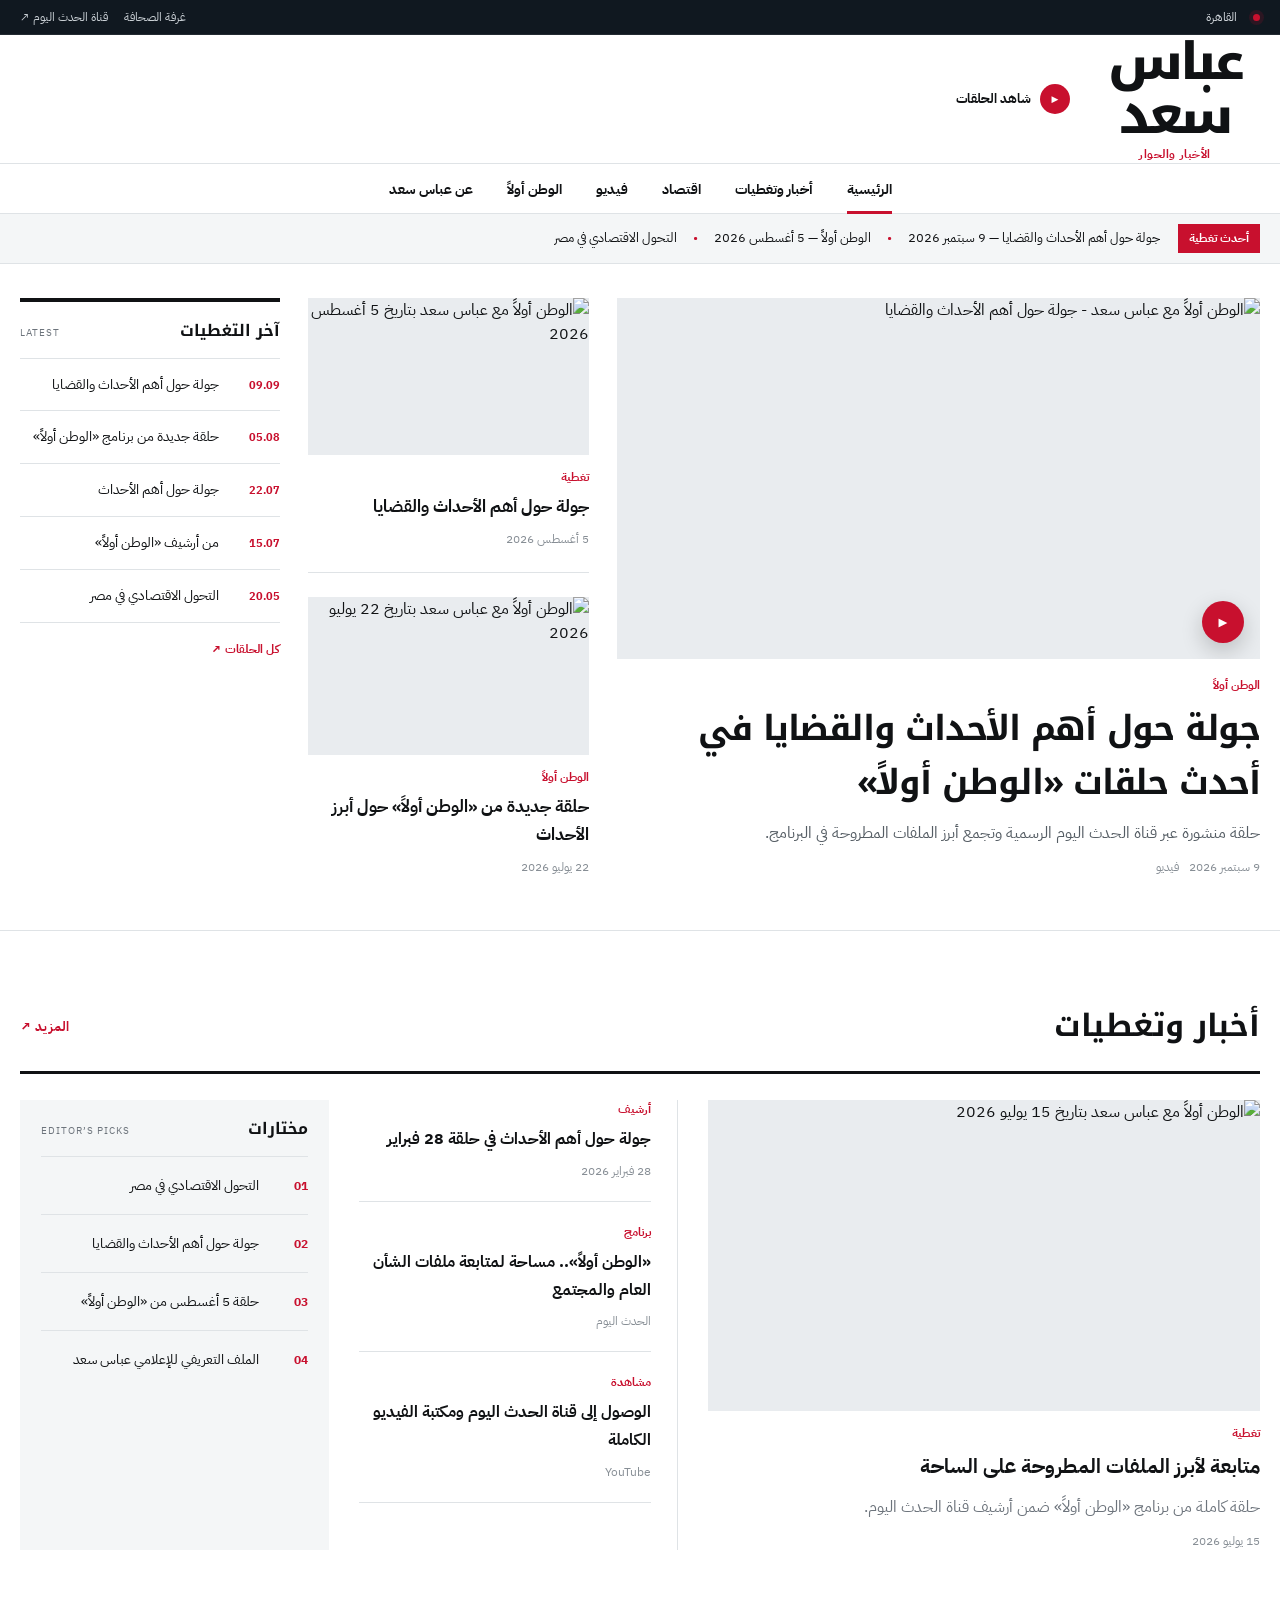
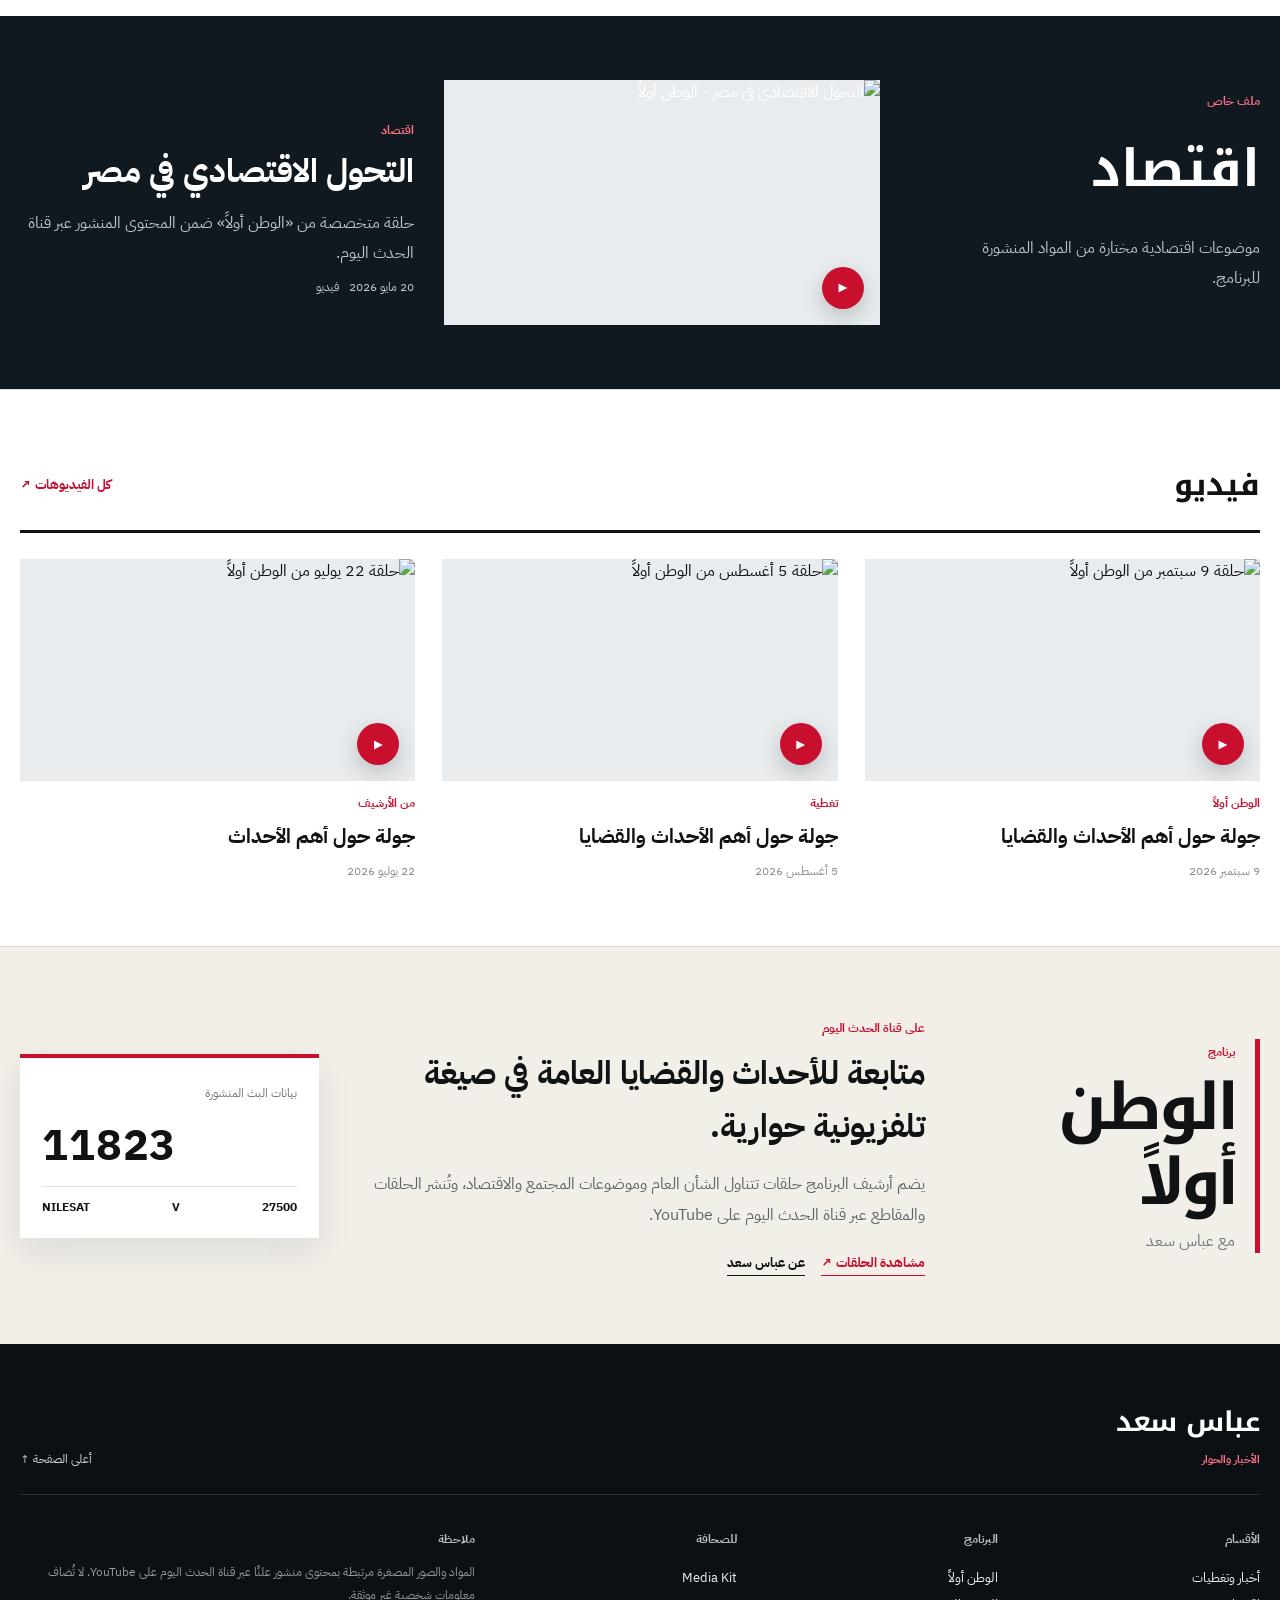
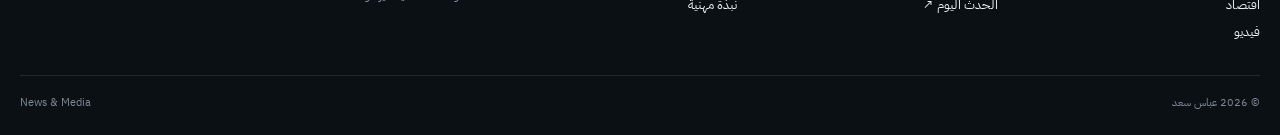
==== commit f9e83fa4: "chore: wire newsroom stylesheet" ====
--- a/index.html
+++ b/index.html
@@ -33,7 +33,7 @@
   <link rel="preconnect" href="https://fonts.gstatic.com" crossorigin />
   <link rel="preconnect" href="https://i.ytimg.com" />
   <link href="https://fonts.googleapis.com/css2?family=IBM+Plex+Sans+Arabic:wght@400;500;600;700&family=Noto+Kufi+Arabic:wght@500;600;700;800&display=swap" rel="stylesheet" />
-  <link rel="stylesheet" href="styles.css" />
+  <link rel="stylesheet" href="news.css" />
 
   <script type="application/ld+json">
   {
--- a/news.css
+++ b/news.css
@@ -0,0 +1,461 @@
+:root {
+  --ink: #101214;
+  --ink-2: #262a2f;
+  --navy: #101820;
+  --paper: #ffffff;
+  --soft: #f4f6f7;
+  --warm: #f2efe9;
+  --muted: #6d747c;
+  --line: #dfe3e6;
+  --line-dark: #333a40;
+  --red: #c8102e;
+  --red-dark: #941026;
+  --white: #ffffff;
+  --max: 1320px;
+  --shadow: 0 14px 34px rgba(15, 23, 42, .09);
+}
+
+* { box-sizing: border-box; }
+html { scroll-behavior: smooth; }
+body {
+  margin: 0;
+  background: var(--paper);
+  color: var(--ink);
+  font-family: "IBM Plex Sans Arabic", system-ui, sans-serif;
+  -webkit-font-smoothing: antialiased;
+  overflow-x: hidden;
+}
+body.menu-open { overflow: hidden; }
+a { color: inherit; text-decoration: none; }
+img { width: 100%; max-width: 100%; display: block; }
+button { font: inherit; color: inherit; }
+::selection { background: var(--red); color: #fff; }
+.container { width: min(calc(100% - 40px), var(--max)); margin-inline: auto; }
+
+.skip-link {
+  position: fixed;
+  top: 10px;
+  right: 10px;
+  z-index: 9999;
+  padding: 10px 14px;
+  background: #fff;
+  color: #111;
+  border: 2px solid #111;
+  transform: translateY(-160%);
+}
+.skip-link:focus { transform: translateY(0); }
+
+/* top utility */
+.utility-bar {
+  background: var(--navy);
+  color: #d4d9de;
+  border-bottom: 1px solid rgba(255,255,255,.08);
+  font-size: .75rem;
+}
+.utility-inner {
+  min-height: 34px;
+  display: flex;
+  align-items: center;
+  justify-content: space-between;
+  gap: 20px;
+}
+.utility-date, .utility-links { display: flex; align-items: center; gap: 16px; }
+.utility-links a { color: #cbd1d6; }
+.utility-links a:hover { color: #fff; }
+.status-dot {
+  width: 7px;
+  height: 7px;
+  border-radius: 50%;
+  background: var(--red);
+  box-shadow: 0 0 0 4px rgba(200,16,46,.15);
+}
+
+/* masthead + section navigation */
+.news-header {
+  background: #fff;
+  position: sticky;
+  top: 0;
+  z-index: 500;
+  transition: box-shadow .2s ease;
+}
+.news-header.is-scrolled { box-shadow: 0 8px 28px rgba(15,23,42,.08); }
+.masthead {
+  min-height: 112px;
+  display: grid;
+  grid-template-columns: 170px 1fr 170px;
+  align-items: center;
+  gap: 20px;
+}
+.news-brand {
+  justify-self: center;
+  text-align: center;
+  display: grid;
+  gap: 3px;
+}
+.news-brand-ar {
+  font-family: "Noto Kufi Arabic", sans-serif;
+  font-size: clamp(2.05rem, 4vw, 3.25rem);
+  font-weight: 800;
+  line-height: 1.05;
+  letter-spacing: -.055em;
+}
+.news-brand-tag {
+  color: var(--red);
+  font-size: .72rem;
+  font-weight: 800;
+  letter-spacing: .05em;
+}
+.masthead-watch {
+  justify-self: start;
+  display: inline-flex;
+  align-items: center;
+  gap: 9px;
+  font-size: .8rem;
+  font-weight: 700;
+}
+.watch-icon {
+  width: 30px;
+  height: 30px;
+  border-radius: 50%;
+  display: grid;
+  place-items: center;
+  background: var(--red);
+  color: #fff;
+  font-size: .56rem;
+}
+.menu-toggle {
+  justify-self: end;
+  display: none;
+  border: 0;
+  background: transparent;
+  padding: 6px;
+  cursor: pointer;
+}
+.menu-toggle span { display: block; width: 25px; height: 2px; background: #111; margin: 5px 0; }
+.nav-shell { background: #fff; border-top: 1px solid var(--line); border-bottom: 1px solid var(--line); }
+.news-nav {
+  min-height: 48px;
+  display: flex;
+  align-items: center;
+  justify-content: center;
+  gap: 34px;
+  font-size: .88rem;
+  font-weight: 700;
+}
+.news-nav a { position: relative; padding: 15px 0 13px; }
+.news-nav a::after {
+  content: "";
+  position: absolute;
+  left: 0;
+  right: 0;
+  bottom: -1px;
+  height: 3px;
+  background: var(--red);
+  transform: scaleX(0);
+  transition: transform .18s ease;
+}
+.news-nav a:hover::after, .news-nav a.active::after { transform: scaleX(1); }
+
+/* headline strip */
+.latest-strip { background: var(--soft); border-bottom: 1px solid var(--line); }
+.latest-strip-inner { min-height: 49px; display: flex; align-items: center; gap: 18px; overflow: hidden; }
+.latest-strip strong {
+  flex: 0 0 auto;
+  background: var(--red);
+  color: #fff;
+  padding: 6px 11px;
+  font-size: .72rem;
+  font-weight: 800;
+}
+.latest-scroll {
+  display: flex;
+  align-items: center;
+  gap: 16px;
+  overflow-x: auto;
+  scrollbar-width: none;
+  white-space: nowrap;
+  font-size: .83rem;
+}
+.latest-scroll::-webkit-scrollbar { display: none; }
+.latest-scroll span { color: var(--red); }
+.latest-scroll a:hover { text-decoration: underline; }
+
+/* story primitives */
+.section-tight { padding: 34px 0 54px; }
+.news-section { padding: 66px 0; border-top: 1px solid var(--line); }
+.story-media { position: relative; overflow: hidden; display: block; background: #e9ecef; }
+.story-media img { aspect-ratio: 16 / 9; object-fit: cover; transition: transform .28s ease; }
+.story-media:hover img { transform: scale(1.025); }
+.video-badge {
+  position: absolute;
+  right: 16px;
+  bottom: 16px;
+  width: 42px;
+  height: 42px;
+  display: grid;
+  place-items: center;
+  border-radius: 50%;
+  background: var(--red);
+  color: #fff;
+  box-shadow: 0 8px 22px rgba(0,0,0,.2);
+  font-size: .72rem;
+}
+.story-kicker { color: var(--red); font-size: .73rem; font-weight: 800; margin-top: 13px; }
+.story-kicker.light { color: #ff7083; }
+.story-meta { display: flex; align-items: center; gap: 10px; color: #878e95; font-size: .72rem; margin-top: 10px; }
+.story-meta.light { color: #c1c8ce; }
+
+/* lead news */
+.top-news-grid {
+  display: grid;
+  grid-template-columns: minmax(0, 1.65fr) minmax(240px, .72fr) minmax(260px, .62fr);
+  gap: 28px;
+  align-items: start;
+}
+.lead-story { min-width: 0; }
+.lead-media img { aspect-ratio: 16 / 9; }
+.lead-copy { padding-top: 17px; }
+.lead-copy .story-kicker { margin-top: 0; }
+.lead-copy h1 {
+  margin: 8px 0 10px;
+  font-family: "Noto Kufi Arabic", sans-serif;
+  font-size: clamp(1.65rem, 2.7vw, 2.75rem);
+  line-height: 1.55;
+  letter-spacing: -.035em;
+}
+.lead-copy h1 a:hover { color: var(--red); }
+.lead-copy p { margin: 0; max-width: 760px; color: #555d64; line-height: 1.9; font-size: .98rem; }
+.secondary-stories { display: grid; gap: 24px; }
+.compact-story + .compact-story { border-top: 1px solid var(--line); padding-top: 24px; }
+.compact-story h2 { margin: 6px 0 0; font-size: 1.08rem; line-height: 1.65; }
+.compact-story h2 a:hover { color: var(--red); }
+.latest-panel { border-top: 4px solid var(--ink); }
+.panel-title {
+  display: flex;
+  align-items: baseline;
+  justify-content: space-between;
+  gap: 12px;
+  padding: 13px 0 12px;
+  border-bottom: 1px solid var(--line);
+}
+.panel-title h2 { margin: 0; font-family: "Noto Kufi Arabic", sans-serif; font-size: 1rem; }
+.panel-title span { color: var(--muted); font-size: .63rem; text-transform: uppercase; letter-spacing: .1em; }
+.latest-list a {
+  display: grid;
+  grid-template-columns: 48px 1fr;
+  gap: 13px;
+  align-items: start;
+  padding: 15px 0;
+  border-bottom: 1px solid var(--line);
+  font-size: .88rem;
+  line-height: 1.55;
+}
+.latest-list time { color: var(--red); font-size: .67rem; font-weight: 800; padding-top: 3px; }
+.latest-list a:hover span { color: var(--red); }
+.panel-more { display: inline-block; margin-top: 16px; color: var(--red); font-size: .78rem; font-weight: 800; }
+
+/* sections */
+.section-heading-news {
+  display: flex;
+  align-items: center;
+  justify-content: space-between;
+  gap: 20px;
+  padding-bottom: 16px;
+  margin-bottom: 26px;
+  border-bottom: 3px solid var(--ink);
+}
+.section-heading-news h2 { margin: 0; font-family: "Noto Kufi Arabic", sans-serif; font-size: clamp(1.4rem, 2.4vw, 2rem); }
+.section-heading-news a { color: var(--red); font-size: .8rem; font-weight: 800; }
+.coverage-grid {
+  display: grid;
+  grid-template-columns: minmax(0, 1.25fr) minmax(230px, .72fr) minmax(260px, .7fr);
+  gap: 30px;
+}
+.wide-story h3, .video-card-news h3 { margin: 7px 0 0; font-size: 1.25rem; line-height: 1.7; }
+.wide-story h3 a:hover, .video-card-news h3 a:hover { color: var(--red); }
+.wide-story p { color: var(--muted); line-height: 1.85; margin: 10px 0 0; }
+.coverage-stack { border-right: 1px solid var(--line); padding-right: 26px; }
+.text-story { padding: 0 0 21px; margin-bottom: 21px; border-bottom: 1px solid var(--line); }
+.text-story:last-child { margin-bottom: 0; }
+.text-story .story-kicker { margin-top: 0; }
+.text-story h3 { margin: 7px 0 0; font-size: 1.02rem; line-height: 1.7; }
+.text-story h3 a:hover { color: var(--red); }
+.editors-picks { background: var(--soft); padding: 0 21px 22px; }
+.editors-picks ol { margin: 0; padding: 0; list-style: none; counter-reset: picks; }
+.editors-picks li { counter-increment: picks; display: grid; grid-template-columns: 38px 1fr; gap: 11px; padding: 17px 0; border-bottom: 1px solid var(--line); line-height: 1.6; font-size: .9rem; }
+.editors-picks li::before { content: counter(picks, decimal-leading-zero); color: var(--red); font-weight: 800; font-size: .74rem; padding-top: 3px; }
+.editors-picks li:last-child { border-bottom: 0; }
+.editors-picks a:hover { color: var(--red); }
+
+/* economy */
+.economy-section { background: var(--navy); color: #fff; padding: 64px 0; }
+.economy-grid { display: grid; grid-template-columns: .55fr 1.45fr; gap: 54px; align-items: stretch; }
+.economy-heading { padding-top: 8px; }
+.economy-heading span { color: #ff7183; font-size: .72rem; font-weight: 800; }
+.economy-heading h2 { font-family: "Noto Kufi Arabic", sans-serif; font-size: clamp(2rem, 4vw, 3.6rem); margin: 8px 0 10px; }
+.economy-heading p { color: #b9c0c7; max-width: 300px; line-height: 1.9; }
+.economy-feature { display: grid; grid-template-columns: 1.05fr .95fr; gap: 30px; align-items: center; }
+.economy-feature h3 { margin: 7px 0 10px; font-size: clamp(1.4rem, 2.6vw, 2.35rem); line-height: 1.55; }
+.economy-feature h3 a:hover { color: #ff7183; }
+.economy-feature p { color: #bdc4ca; line-height: 1.9; margin: 0; }
+
+/* video */
+.video-section { background: #fff; }
+.video-grid-news { display: grid; grid-template-columns: repeat(3, 1fr); gap: 27px; }
+
+/* program */
+.program-news-section { background: var(--warm); border-top: 1px solid #ded9d0; padding: 68px 0; }
+.program-news-grid { display: grid; grid-template-columns: .7fr 1.35fr .72fr; gap: 44px; align-items: center; }
+.program-mark { border-right: 5px solid var(--red); padding-right: 20px; }
+.program-mark > span { color: var(--red); font-size: .76rem; font-weight: 800; }
+.program-mark h2 { margin: 7px 0 8px; font-family: "Noto Kufi Arabic", sans-serif; font-size: clamp(2.25rem, 5vw, 4.8rem); line-height: 1.18; letter-spacing: -.06em; }
+.program-mark p { margin: 0; color: var(--muted); }
+.eyebrow { color: var(--red); font-size: .72rem; font-weight: 800; }
+.program-about h3 { margin: 8px 0 13px; font-size: clamp(1.4rem, 2.5vw, 2.15rem); line-height: 1.65; }
+.program-about > p { color: #5d646a; line-height: 1.95; max-width: 720px; }
+.program-links { display: flex; flex-wrap: wrap; gap: 16px; margin-top: 22px; }
+.program-links a { border-bottom: 1px solid #111; padding-bottom: 3px; font-size: .82rem; font-weight: 800; }
+.program-links a:first-child { color: var(--red); border-color: var(--red); }
+.broadcast-box { background: #fff; border-top: 4px solid var(--red); padding: 22px; box-shadow: var(--shadow); }
+.broadcast-box > span { color: var(--muted); font-size: .72rem; }
+.broadcast-box > strong { display: block; direction: ltr; font-size: 2.7rem; margin: 9px 0 8px; letter-spacing: .02em; }
+.broadcast-box div { display: flex; direction: ltr; justify-content: space-between; gap: 12px; border-top: 1px solid var(--line); padding-top: 12px; font-size: .72rem; }
+
+/* footer */
+.news-footer { background: #0b1015; color: #fff; padding: 52px 0 24px; }
+.footer-brand-row { display: flex; align-items: end; justify-content: space-between; gap: 24px; padding-bottom: 26px; border-bottom: 1px solid rgba(255,255,255,.14); }
+.footer-logo { display: grid; gap: 3px; }
+.footer-logo strong { font-family: "Noto Kufi Arabic", sans-serif; font-size: 1.7rem; }
+.footer-logo span { color: #ff7083; font-size: .7rem; font-weight: 800; }
+.back-top { color: #d3d8dd; font-size: .78rem; }
+.footer-columns { display: grid; grid-template-columns: .8fr .8fr .8fr 1.6fr; gap: 34px; padding: 34px 0; }
+.footer-columns h3 { font-size: .78rem; color: #b8c0c7; margin: 0 0 12px; }
+.footer-columns > div:not(.footer-note) { display: flex; flex-direction: column; gap: 8px; }
+.footer-columns a { color: #f0f2f4; font-size: .82rem; }
+.footer-columns a:hover { color: #ff7083; }
+.footer-note p { margin: 0; color: #929ba3; font-size: .78rem; line-height: 1.85; max-width: 430px; }
+.footer-bottom { padding-top: 18px; border-top: 1px solid rgba(255,255,255,.1); display: flex; justify-content: space-between; gap: 20px; color: #7e8993; font-size: .7rem; }
+
+/* press page remains compatible */
+.press-page { background: #ecebe8; }
+.press-sheet { width: min(calc(100% - 34px), 1180px); margin: 32px auto; background: #fff; box-shadow: 0 20px 80px rgba(0,0,0,.12); }
+.press-sheet-head { min-height: 80px; padding: 18px 28px; display: flex; align-items: center; justify-content: space-between; gap: 20px; border-bottom: 1px solid var(--line); }
+.identity { display: flex; align-items: center; gap: 12px; }
+.brand-mark { width: 43px; height: 43px; display: grid; place-items: center; background: #111; color: #fff; font-weight: 800; }
+.identity > div { display: grid; }
+.identity strong { font-family: "Noto Kufi Arabic", sans-serif; }
+.identity small { color: var(--muted); font-size: .62rem; letter-spacing: .08em; }
+.press-sheet-actions { display: flex; gap: 9px; align-items: center; }
+.press-sheet-actions a, .press-sheet-actions button { border: 1px solid #111; background: #fff; padding: 9px 12px; cursor: pointer; font-size: .75rem; }
+.press-sheet-actions .solid { background: #111; color: #fff; }
+.press-sheet-hero { display: grid; grid-template-columns: 1fr .8fr; gap: 0; background: #111; color: #fff; }
+.press-sheet-copy { padding: 46px; align-self: center; }
+.press-sheet-copy > span { color: #ff7083; font-size: .7rem; font-weight: 800; }
+.press-sheet-copy h1 { font-family: "Noto Kufi Arabic", sans-serif; font-size: clamp(2.5rem, 6vw, 5rem); margin: 10px 0; }
+.press-sheet-copy p { color: #ced3d8; line-height: 1.8; }
+.press-sheet-photo img { height: 100%; object-fit: cover; min-height: 330px; }
+.press-sheet-grid { padding: 28px; display: grid; grid-template-columns: repeat(2, 1fr); gap: 18px; }
+.press-sheet-block { border: 1px solid var(--line); padding: 22px; }
+.press-sheet-block h2 { margin: 0 0 12px; font-size: 1rem; }
+.press-sheet-block p { margin: 0; color: #555d64; line-height: 1.9; }
+.press-sheet-block dl { margin: 0; }
+.press-sheet-block dl div { display: flex; justify-content: space-between; gap: 20px; padding: 9px 0; border-bottom: 1px solid var(--line); }
+.press-sheet-block dt { color: var(--muted); }
+.press-sheet-block dd { margin: 0; font-weight: 700; }
+.press-sheet-links { display: flex; flex-direction: column; }
+.press-sheet-links a { display: flex; justify-content: space-between; gap: 20px; padding: 10px 0; border-bottom: 1px solid var(--line); }
+.press-sheet-note { padding: 20px 28px 28px; color: var(--muted); font-size: .74rem; line-height: 1.8; }
+
+@media (max-width: 1080px) {
+  .top-news-grid { grid-template-columns: 1.55fr .75fr; }
+  .latest-panel { grid-column: 1 / -1; display: grid; grid-template-columns: 1fr; }
+  .latest-list { display: grid; grid-template-columns: repeat(5, 1fr); gap: 14px; }
+  .latest-list a { display: block; border: 1px solid var(--line); padding: 13px; }
+  .latest-list time { display: block; margin-bottom: 5px; }
+  .coverage-grid { grid-template-columns: 1.15fr .85fr; }
+  .editors-picks { grid-column: 1 / -1; }
+  .program-news-grid { grid-template-columns: .8fr 1.2fr; }
+  .broadcast-box { grid-column: 1 / -1; }
+}
+
+@media (max-width: 820px) {
+  .container { width: min(calc(100% - 28px), var(--max)); }
+  .utility-links a:first-child { display: none; }
+  .masthead { min-height: 78px; grid-template-columns: 50px 1fr 50px; }
+  .menu-toggle { display: block; }
+  .masthead-watch { font-size: 0; }
+  .watch-icon { font-size: .56rem; }
+  .news-brand-ar { font-size: 2rem; }
+  .news-brand-tag { font-size: .62rem; }
+  .nav-shell { position: relative; }
+  .news-nav {
+    position: fixed;
+    z-index: 900;
+    top: 112px;
+    right: 0;
+    left: 0;
+    bottom: 0;
+    padding: 34px 28px;
+    background: #fff;
+    display: flex;
+    flex-direction: column;
+    align-items: stretch;
+    justify-content: flex-start;
+    gap: 0;
+    transform: translateX(102%);
+    transition: transform .24s ease;
+  }
+  .news-nav.open { transform: translateX(0); }
+  .news-nav a { font-size: 1.05rem; padding: 16px 0; border-bottom: 1px solid var(--line); }
+  .news-nav a::after { display: none; }
+  .top-news-grid, .coverage-grid, .economy-grid, .economy-feature, .program-news-grid { grid-template-columns: 1fr; }
+  .secondary-stories { grid-template-columns: repeat(2, 1fr); }
+  .latest-panel { grid-column: auto; }
+  .latest-list { grid-template-columns: 1fr 1fr; }
+  .coverage-stack { border-right: 0; padding-right: 0; }
+  .video-grid-news { grid-template-columns: repeat(2, 1fr); }
+  .economy-heading p { max-width: none; }
+  .program-mark { border-right-width: 4px; }
+  .broadcast-box { grid-column: auto; }
+  .footer-columns { grid-template-columns: 1fr 1fr; }
+  .press-sheet-hero, .press-sheet-grid { grid-template-columns: 1fr; }
+}
+
+@media (max-width: 560px) {
+  .utility-inner { min-height: 31px; }
+  .utility-date { gap: 10px; }
+  .utility-links { display: none; }
+  .latest-strip-inner { min-height: 45px; }
+  .latest-strip strong { font-size: .65rem; }
+  .section-tight { padding-top: 22px; }
+  .lead-copy h1 { font-size: 1.45rem; }
+  .secondary-stories { grid-template-columns: 1fr; }
+  .latest-list { grid-template-columns: 1fr; }
+  .news-section, .economy-section, .program-news-section { padding: 48px 0; }
+  .section-heading-news { margin-bottom: 20px; }
+  .coverage-grid, .video-grid-news { gap: 24px; }
+  .video-grid-news { grid-template-columns: 1fr; }
+  .economy-feature { gap: 20px; }
+  .economy-feature h3 { font-size: 1.55rem; }
+  .program-mark h2 { font-size: 3rem; }
+  .footer-columns { grid-template-columns: 1fr; }
+  .footer-brand-row { align-items: flex-start; }
+  .press-sheet { width: 100%; margin: 0; box-shadow: none; }
+  .press-sheet-head { padding: 14px 16px; align-items: flex-start; }
+  .press-sheet-actions { flex-direction: column; align-items: stretch; }
+  .press-sheet-copy { padding: 30px 22px; }
+  .press-sheet-photo img { min-height: 240px; }
+  .press-sheet-grid { padding: 16px; }
+}
+
+@media print {
+  .press-page { background: #fff; }
+  .press-sheet { width: 100%; margin: 0; box-shadow: none; }
+  .press-sheet-actions, .news-header, .utility-bar, .latest-strip, .news-footer { display: none !important; }
+  .press-sheet-hero { break-inside: avoid; }
+  .press-sheet-block { break-inside: avoid; }
+}
+
+@media (prefers-reduced-motion: reduce) {
+  *, *::before, *::after { scroll-behavior: auto !important; transition: none !important; animation: none !important; }
+}
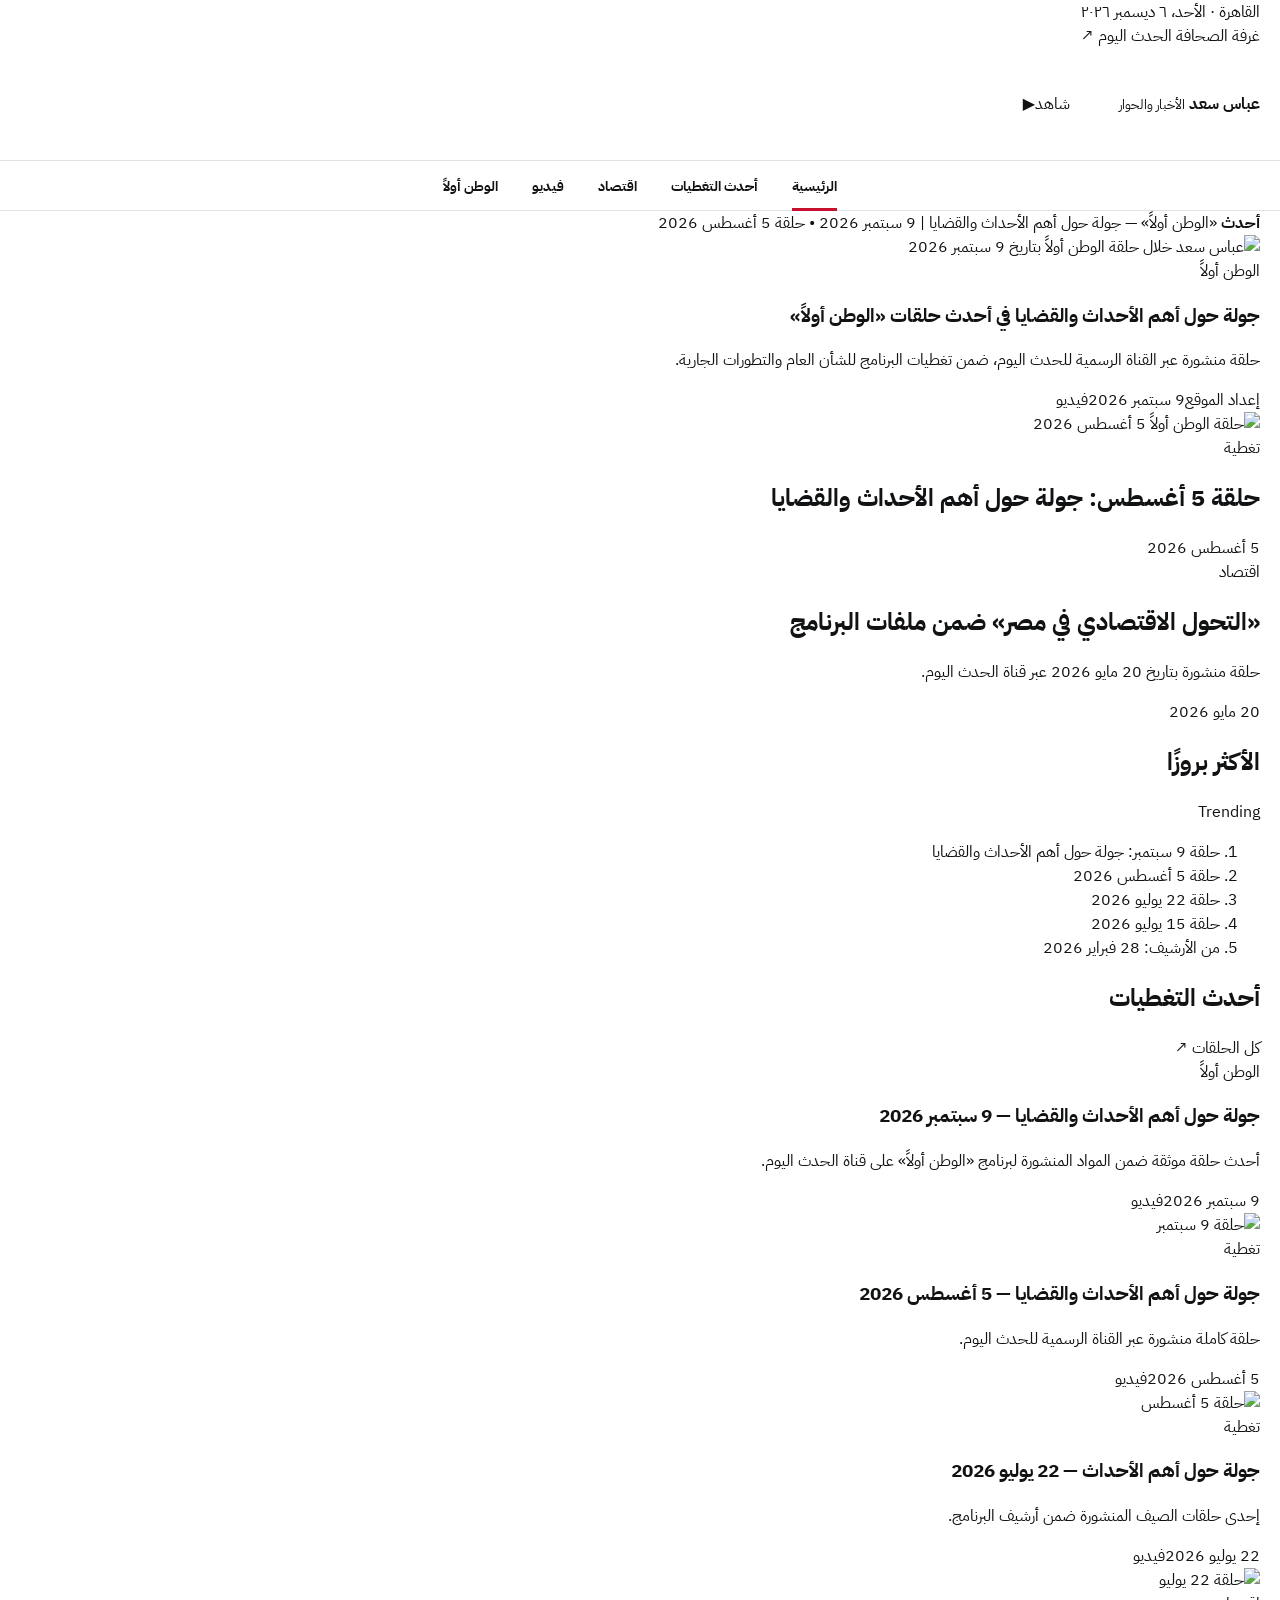
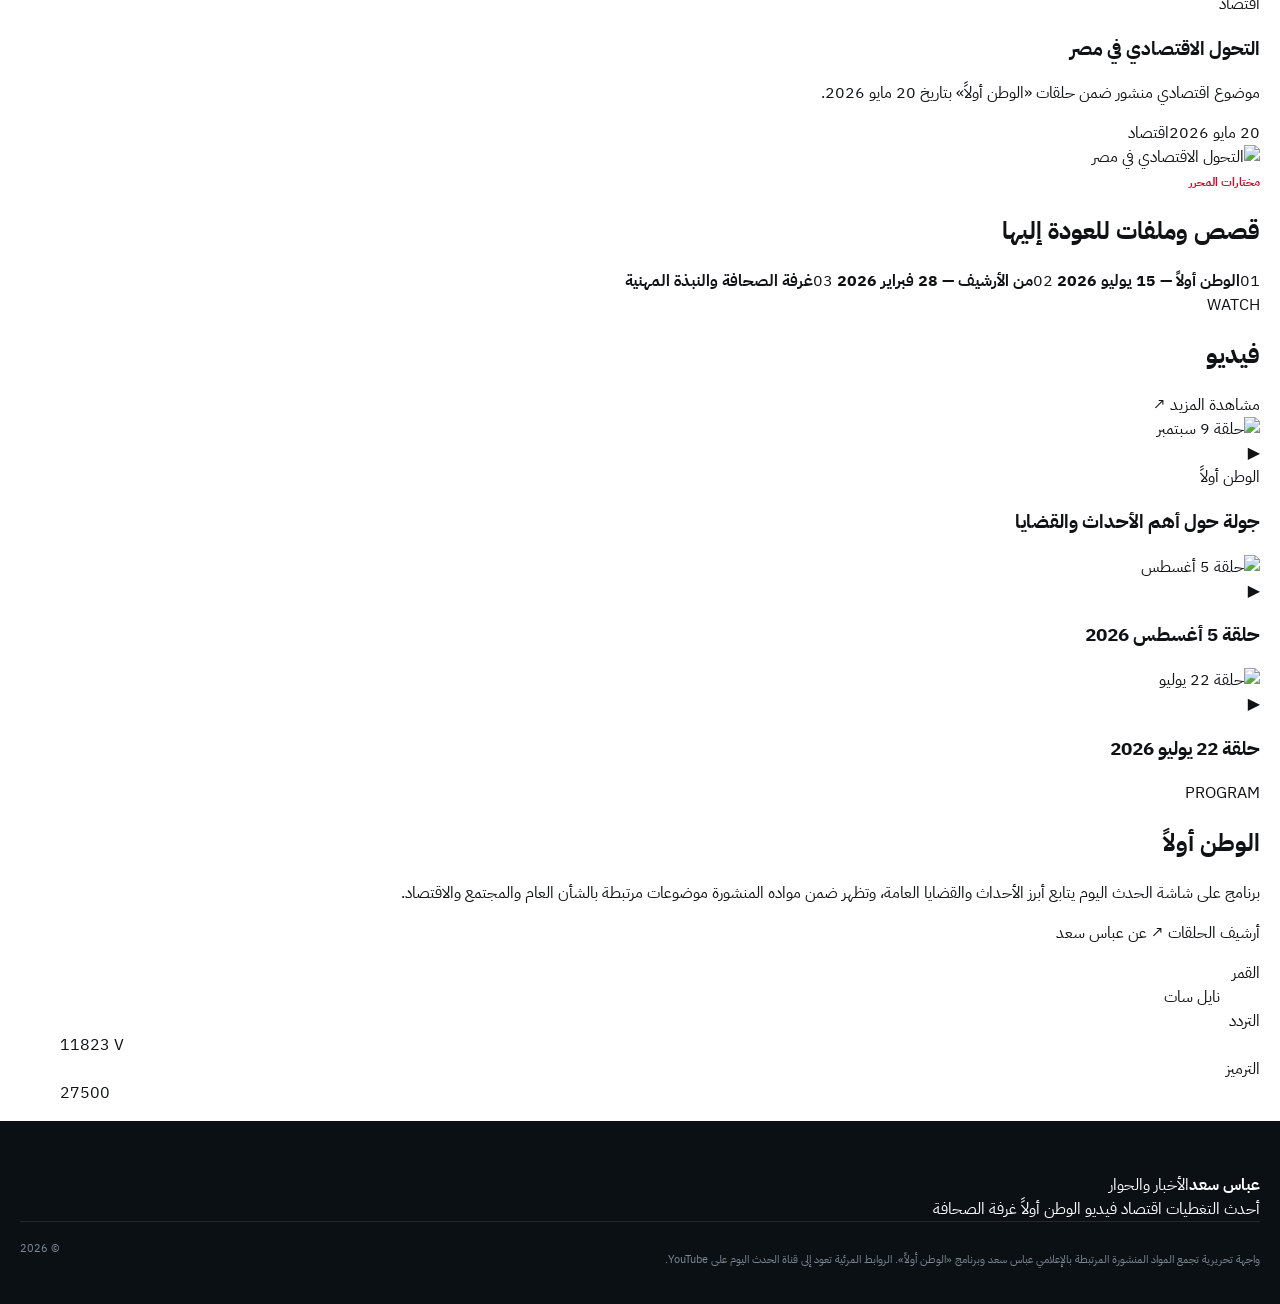
==== commit 1dc3cee2: "feat: rebuild homepage with editorial newsroom hierarchy" ====
--- a/index.html
+++ b/index.html
@@ -4,13 +4,11 @@
   <meta charset="utf-8" />
   <meta name="viewport" content="width=device-width, initial-scale=1" />
   <meta name="theme-color" content="#ffffff" />
-  <meta name="description" content="عباس سعد — منصة أخبار وحوار تجمع أحدث التغطيات والحلقات والملفات المنشورة من برنامج الوطن أولاً على قناة الحدث اليوم." />
+  <meta name="description" content="عباس سعد — منصة أخبار وحوار تضم التغطيات والحلقات والملفات المنشورة من برنامج الوطن أولاً على قناة الحدث اليوم." />
   <meta name="author" content="Abbas Saad" />
   <meta name="robots" content="index,follow,max-image-preview:large,max-snippet:-1,max-video-preview:-1" />
   <meta name="referrer" content="strict-origin-when-cross-origin" />
-
   <link rel="canonical" href="https://mhmdwaelanwr.github.io/Abbas-Saad/" />
-  <link rel="alternate" hreflang="ar-EG" href="https://mhmdwaelanwr.github.io/Abbas-Saad/" />
   <link rel="manifest" href="site.webmanifest" />
 
   <meta property="og:type" content="website" />
@@ -18,21 +16,16 @@
   <meta property="og:site_name" content="عباس سعد | الأخبار والحوار" />
   <meta property="og:url" content="https://mhmdwaelanwr.github.io/Abbas-Saad/" />
   <meta property="og:title" content="عباس سعد | الأخبار والحوار" />
-  <meta property="og:description" content="أخبار، تغطيات، فيديو وملفات مختارة من برنامج الوطن أولاً." />
+  <meta property="og:description" content="تغطيات، ملفات، فيديو وحلقات مختارة من برنامج الوطن أولاً." />
   <meta property="og:image" content="https://i.ytimg.com/vi/1TL-kex5aag/maxresdefault.jpg" />
-  <meta property="og:image:alt" content="برنامج الوطن أولاً مع الإعلامي عباس سعد" />
-
   <meta name="twitter:card" content="summary_large_image" />
-  <meta name="twitter:title" content="عباس سعد | الأخبار والحوار" />
-  <meta name="twitter:description" content="أخبار، تغطيات، فيديو وملفات مختارة من برنامج الوطن أولاً." />
-  <meta name="twitter:image" content="https://i.ytimg.com/vi/1TL-kex5aag/maxresdefault.jpg" />
 
   <title>عباس سعد | الأخبار والحوار</title>
   <link rel="icon" href="favicon.svg" type="image/svg+xml" />
   <link rel="preconnect" href="https://fonts.googleapis.com" />
   <link rel="preconnect" href="https://fonts.gstatic.com" crossorigin />
   <link rel="preconnect" href="https://i.ytimg.com" />
-  <link href="https://fonts.googleapis.com/css2?family=IBM+Plex+Sans+Arabic:wght@400;500;600;700&family=Noto+Kufi+Arabic:wght@500;600;700;800&display=swap" rel="stylesheet" />
+  <link href="https://fonts.googleapis.com/css2?family=IBM+Plex+Sans+Arabic:wght@400;500;600;700&family=Noto+Naskh+Arabic:wght@500;600;700&display=swap" rel="stylesheet" />
   <link rel="stylesheet" href="news.css" />
 
   <script type="application/ld+json">
@@ -52,8 +45,7 @@
         "@id": "https://mhmdwaelanwr.github.io/Abbas-Saad/#website",
         "url": "https://mhmdwaelanwr.github.io/Abbas-Saad/",
         "name": "عباس سعد | الأخبار والحوار",
-        "inLanguage": "ar-EG",
-        "about": { "@id": "https://mhmdwaelanwr.github.io/Abbas-Saad/#person" }
+        "inLanguage": "ar-EG"
       }
     ]
   }
@@ -62,15 +54,12 @@
 <body>
   <a class="skip-link" href="#main">انتقل إلى المحتوى</a>
 
-  <div class="utility-bar">
-    <div class="container utility-inner">
-      <div class="utility-date">
-        <span class="status-dot" aria-hidden="true"></span>
-        <span id="today">القاهرة</span>
-      </div>
-      <div class="utility-links">
+  <div class="topline">
+    <div class="container topline-inner">
+      <span id="today">القاهرة</span>
+      <div>
         <a href="press.html">غرفة الصحافة</a>
-        <a href="https://www.youtube.com/@alhadathalyoum-3791" target="_blank" rel="noopener noreferrer">قناة الحدث اليوم ↗</a>
+        <a href="https://www.youtube.com/@alhadathalyoum-3791" target="_blank" rel="noopener noreferrer">الحدث اليوم ↗</a>
       </div>
     </div>
   </div>
@@ -81,285 +70,206 @@
         <span></span><span></span><span></span>
       </button>
 
-      <a class="news-brand" href="#top" aria-label="عباس سعد — الرئيسية">
-        <span class="news-brand-ar">عباس سعد</span>
-        <span class="news-brand-tag">الأخبار والحوار</span>
+      <a class="wordmark" href="#top" aria-label="عباس سعد — الرئيسية">
+        <strong>عباس سعد</strong>
+        <small>الأخبار والحوار</small>
       </a>
 
-      <a class="masthead-watch" href="https://www.youtube.com/@alhadathalyoum-3791/search?query=%D8%B9%D8%A8%D8%A7%D8%B3%20%D8%B3%D8%B9%D8%AF" target="_blank" rel="noopener noreferrer">
-        <span class="watch-icon" aria-hidden="true">▶</span>
-        شاهد الحلقات
+      <a class="watch-link" href="https://www.youtube.com/@alhadathalyoum-3791/search?query=%D8%B9%D8%A8%D8%A7%D8%B3%20%D8%B3%D8%B9%D8%AF" target="_blank" rel="noopener noreferrer">
+        <span>شاهد</span><b aria-hidden="true">▶</b>
       </a>
     </div>
 
     <div class="nav-shell">
-      <nav class="container news-nav" id="main-nav" aria-label="أقسام الموقع">
-        <a class="active" href="#main">الرئيسية</a>
-        <a href="#coverage">أخبار وتغطيات</a>
+      <nav class="news-nav container" id="main-nav" aria-label="الأقسام الرئيسية">
+        <a href="#top-stories">الرئيسية</a>
+        <a href="#latest">أحدث التغطيات</a>
         <a href="#economy">اقتصاد</a>
         <a href="#video">فيديو</a>
         <a href="#program">الوطن أولاً</a>
-        <a href="press.html">عن عباس سعد</a>
       </nav>
     </div>
   </header>
 
+  <div class="breaking-line">
+    <div class="container breaking-inner">
+      <strong>أحدث</strong>
+      <a href="story.html">«الوطن أولاً» — جولة حول أهم الأحداث والقضايا | 9 سبتمبر 2026</a>
+      <span>•</span>
+      <a href="https://www.youtube.com/watch?v=e7bOspOPv5g" target="_blank" rel="noopener noreferrer">حلقة 5 أغسطس 2026</a>
+    </div>
+  </div>
+
   <main id="main">
-    <section class="latest-strip" aria-label="أحدث التغطيات">
-      <div class="container latest-strip-inner">
-        <strong>أحدث تغطية</strong>
-        <div class="latest-scroll">
-          <a href="https://www.youtube.com/watch?v=1TL-kex5aag" target="_blank" rel="noopener noreferrer">جولة حول أهم الأحداث والقضايا — 9 سبتمبر 2026</a>
-          <span aria-hidden="true">•</span>
-          <a href="https://www.youtube.com/watch?v=e7bOspOPv5g" target="_blank" rel="noopener noreferrer">الوطن أولاً — 5 أغسطس 2026</a>
-          <span aria-hidden="true">•</span>
-          <a href="https://www.youtube.com/watch?v=LptlJPfGnNA" target="_blank" rel="noopener noreferrer">التحول الاقتصادي في مصر</a>
-        </div>
-      </div>
-    </section>
-
-    <section class="top-news section-tight" aria-label="أبرز التغطيات">
-      <div class="container top-news-grid">
+    <section class="lead-section" id="top-stories">
+      <div class="container lead-layout">
         <article class="lead-story">
-          <a class="story-media lead-media" href="https://www.youtube.com/watch?v=1TL-kex5aag" target="_blank" rel="noopener noreferrer">
-            <img src="https://i.ytimg.com/vi/1TL-kex5aag/maxresdefault.jpg" alt="الوطن أولاً مع عباس سعد - جولة حول أهم الأحداث والقضايا" fetchpriority="high" />
-            <span class="video-badge" aria-hidden="true">▶</span>
+          <a class="lead-image" href="story.html">
+            <img src="https://i.ytimg.com/vi/1TL-kex5aag/maxresdefault.jpg" alt="عباس سعد خلال حلقة الوطن أولاً بتاريخ 9 سبتمبر 2026" fetchpriority="high" />
           </a>
-          <div class="lead-copy">
-            <div class="story-kicker">الوطن أولاً</div>
-            <h1><a href="https://www.youtube.com/watch?v=1TL-kex5aag" target="_blank" rel="noopener noreferrer">جولة حول أهم الأحداث والقضايا في أحدث حلقات «الوطن أولاً»</a></h1>
-            <p>حلقة منشورة عبر قناة الحدث اليوم الرسمية وتجمع أبرز الملفات المطروحة في البرنامج.</p>
-            <div class="story-meta"><time datetime="2026-09-09">9 سبتمبر 2026</time><span>فيديو</span></div>
-          </div>
+          <div class="story-label">الوطن أولاً</div>
+          <h1><a href="story.html">جولة حول أهم الأحداث والقضايا في أحدث حلقات «الوطن أولاً»</a></h1>
+          <p class="dek">حلقة منشورة عبر القناة الرسمية للحدث اليوم، ضمن تغطيات البرنامج للشأن العام والتطورات الجارية.</p>
+          <div class="byline"><span>إعداد الموقع</span><span>9 سبتمبر 2026</span><span>فيديو</span></div>
         </article>
 
-        <div class="secondary-stories">
-          <article class="compact-story">
-            <a class="story-media" href="https://www.youtube.com/watch?v=e7bOspOPv5g" target="_blank" rel="noopener noreferrer">
-              <img src="https://i.ytimg.com/vi/e7bOspOPv5g/hqdefault.jpg" alt="الوطن أولاً مع عباس سعد بتاريخ 5 أغسطس 2026" loading="lazy" />
+        <div class="side-column">
+          <article class="side-story">
+            <a href="https://www.youtube.com/watch?v=e7bOspOPv5g" target="_blank" rel="noopener noreferrer"><img src="https://i.ytimg.com/vi/e7bOspOPv5g/hqdefault.jpg" alt="حلقة الوطن أولاً 5 أغسطس 2026" loading="lazy" /></a>
+            <div class="story-label">تغطية</div>
+            <h2><a href="https://www.youtube.com/watch?v=e7bOspOPv5g" target="_blank" rel="noopener noreferrer">حلقة 5 أغسطس: جولة حول أهم الأحداث والقضايا</a></h2>
+            <div class="byline"><span>5 أغسطس 2026</span></div>
+          </article>
+
+          <article class="side-story text-only">
+            <div class="story-label">اقتصاد</div>
+            <h2><a href="https://www.youtube.com/watch?v=LptlJPfGnNA" target="_blank" rel="noopener noreferrer">«التحول الاقتصادي في مصر» ضمن ملفات البرنامج</a></h2>
+            <p>حلقة منشورة بتاريخ 20 مايو 2026 عبر قناة الحدث اليوم.</p>
+            <div class="byline"><span>20 مايو 2026</span></div>
+          </article>
+        </div>
+
+        <aside class="latest-rail" aria-label="الأكثر بروزًا">
+          <div class="rail-title"><h2>الأكثر بروزًا</h2><span>Trending</span></div>
+          <ol>
+            <li><a href="story.html">حلقة 9 سبتمبر: جولة حول أهم الأحداث والقضايا</a></li>
+            <li><a href="https://www.youtube.com/watch?v=e7bOspOPv5g" target="_blank" rel="noopener noreferrer">حلقة 5 أغسطس 2026</a></li>
+            <li><a href="https://www.youtube.com/watch?v=rEwDJndwnwA" target="_blank" rel="noopener noreferrer">حلقة 22 يوليو 2026</a></li>
+            <li><a href="https://www.youtube.com/watch?v=wH4Z5zHnIUI" target="_blank" rel="noopener noreferrer">حلقة 15 يوليو 2026</a></li>
+            <li><a href="https://www.youtube.com/watch?v=8ajcUZYyEwE" target="_blank" rel="noopener noreferrer">من الأرشيف: 28 فبراير 2026</a></li>
+          </ol>
+        </aside>
+      </div>
+    </section>
+
+    <section class="stream-section" id="latest">
+      <div class="container stream-layout">
+        <div class="stream-main">
+          <header class="section-title-row">
+            <h2>أحدث التغطيات</h2>
+            <a href="https://www.youtube.com/@alhadathalyoum-3791/search?query=%D8%B9%D8%A8%D8%A7%D8%B3%20%D8%B3%D8%B9%D8%AF" target="_blank" rel="noopener noreferrer">كل الحلقات ↗</a>
+          </header>
+
+          <article class="stream-item">
+            <div class="stream-copy">
+              <div class="story-label">الوطن أولاً</div>
+              <h3><a href="story.html">جولة حول أهم الأحداث والقضايا — 9 سبتمبر 2026</a></h3>
+              <p>أحدث حلقة موثقة ضمن المواد المنشورة لبرنامج «الوطن أولاً» على قناة الحدث اليوم.</p>
+              <div class="byline"><span>9 سبتمبر 2026</span><span>فيديو</span></div>
+            </div>
+            <a class="stream-thumb" href="story.html"><img src="https://i.ytimg.com/vi/1TL-kex5aag/hqdefault.jpg" alt="حلقة 9 سبتمبر" loading="lazy" /></a>
+          </article>
+
+          <article class="stream-item">
+            <div class="stream-copy">
+              <div class="story-label">تغطية</div>
+              <h3><a href="https://www.youtube.com/watch?v=e7bOspOPv5g" target="_blank" rel="noopener noreferrer">جولة حول أهم الأحداث والقضايا — 5 أغسطس 2026</a></h3>
+              <p>حلقة كاملة منشورة عبر القناة الرسمية للحدث اليوم.</p>
+              <div class="byline"><span>5 أغسطس 2026</span><span>فيديو</span></div>
+            </div>
+            <a class="stream-thumb" href="https://www.youtube.com/watch?v=e7bOspOPv5g" target="_blank" rel="noopener noreferrer"><img src="https://i.ytimg.com/vi/e7bOspOPv5g/hqdefault.jpg" alt="حلقة 5 أغسطس" loading="lazy" /></a>
+          </article>
+
+          <article class="stream-item">
+            <div class="stream-copy">
+              <div class="story-label">تغطية</div>
+              <h3><a href="https://www.youtube.com/watch?v=rEwDJndwnwA" target="_blank" rel="noopener noreferrer">جولة حول أهم الأحداث — 22 يوليو 2026</a></h3>
+              <p>إحدى حلقات الصيف المنشورة ضمن أرشيف البرنامج.</p>
+              <div class="byline"><span>22 يوليو 2026</span><span>فيديو</span></div>
+            </div>
+            <a class="stream-thumb" href="https://www.youtube.com/watch?v=rEwDJndwnwA" target="_blank" rel="noopener noreferrer"><img src="https://i.ytimg.com/vi/rEwDJndwnwA/hqdefault.jpg" alt="حلقة 22 يوليو" loading="lazy" /></a>
+          </article>
+
+          <article class="stream-item" id="economy">
+            <div class="stream-copy">
+              <div class="story-label">اقتصاد</div>
+              <h3><a href="https://www.youtube.com/watch?v=LptlJPfGnNA" target="_blank" rel="noopener noreferrer">التحول الاقتصادي في مصر</a></h3>
+              <p>موضوع اقتصادي منشور ضمن حلقات «الوطن أولاً» بتاريخ 20 مايو 2026.</p>
+              <div class="byline"><span>20 مايو 2026</span><span>اقتصاد</span></div>
+            </div>
+            <a class="stream-thumb" href="https://www.youtube.com/watch?v=LptlJPfGnNA" target="_blank" rel="noopener noreferrer"><img src="https://i.ytimg.com/vi/LptlJPfGnNA/hqdefault.jpg" alt="التحول الاقتصادي في مصر" loading="lazy" /></a>
+          </article>
+        </div>
+
+        <aside class="editors-column">
+          <div class="editors-sticky">
+            <span class="eyebrow">مختارات المحرر</span>
+            <h2>قصص وملفات للعودة إليها</h2>
+            <a class="editor-pick" href="https://www.youtube.com/watch?v=wH4Z5zHnIUI" target="_blank" rel="noopener noreferrer">
+              <span>01</span><strong>الوطن أولاً — 15 يوليو 2026</strong>
             </a>
-            <div class="story-kicker">تغطية</div>
-            <h2><a href="https://www.youtube.com/watch?v=e7bOspOPv5g" target="_blank" rel="noopener noreferrer">جولة حول أهم الأحداث والقضايا</a></h2>
-            <div class="story-meta"><time datetime="2026-08-05">5 أغسطس 2026</time></div>
-          </article>
-
-          <article class="compact-story">
-            <a class="story-media" href="https://www.youtube.com/watch?v=rEwDJndwnwA" target="_blank" rel="noopener noreferrer">
-              <img src="https://i.ytimg.com/vi/rEwDJndwnwA/hqdefault.jpg" alt="الوطن أولاً مع عباس سعد بتاريخ 22 يوليو 2026" loading="lazy" />
+            <a class="editor-pick" href="https://www.youtube.com/watch?v=8ajcUZYyEwE" target="_blank" rel="noopener noreferrer">
+              <span>02</span><strong>من الأرشيف — 28 فبراير 2026</strong>
             </a>
-            <div class="story-kicker">الوطن أولاً</div>
-            <h2><a href="https://www.youtube.com/watch?v=rEwDJndwnwA" target="_blank" rel="noopener noreferrer">حلقة جديدة من «الوطن أولاً» حول أبرز الأحداث</a></h2>
-            <div class="story-meta"><time datetime="2026-07-22">22 يوليو 2026</time></div>
-          </article>
-        </div>
-
-        <aside class="latest-panel" aria-label="آخر الأخبار">
-          <div class="panel-title">
-            <h2>آخر التغطيات</h2>
-            <span>Latest</span>
-          </div>
-          <div class="latest-list">
-            <a href="https://www.youtube.com/watch?v=1TL-kex5aag" target="_blank" rel="noopener noreferrer">
-              <time datetime="2026-09-09">09.09</time>
-              <span>جولة حول أهم الأحداث والقضايا</span>
-            </a>
-            <a href="https://www.youtube.com/watch?v=e7bOspOPv5g" target="_blank" rel="noopener noreferrer">
-              <time datetime="2026-08-05">05.08</time>
-              <span>حلقة جديدة من برنامج «الوطن أولاً»</span>
-            </a>
-            <a href="https://www.youtube.com/watch?v=rEwDJndwnwA" target="_blank" rel="noopener noreferrer">
-              <time datetime="2026-07-22">22.07</time>
-              <span>جولة حول أهم الأحداث</span>
-            </a>
-            <a href="https://www.youtube.com/watch?v=wH4Z5zHnIUI" target="_blank" rel="noopener noreferrer">
-              <time datetime="2026-07-15">15.07</time>
-              <span>من أرشيف «الوطن أولاً»</span>
-            </a>
-            <a href="https://www.youtube.com/watch?v=LptlJPfGnNA" target="_blank" rel="noopener noreferrer">
-              <time datetime="2026-05-20">20.05</time>
-              <span>التحول الاقتصادي في مصر</span>
+            <a class="editor-pick" href="press.html">
+              <span>03</span><strong>غرفة الصحافة والنبذة المهنية</strong>
             </a>
           </div>
-          <a class="panel-more" href="https://www.youtube.com/@alhadathalyoum-3791/search?query=%D8%B9%D8%A8%D8%A7%D8%B3%20%D8%B3%D8%B9%D8%AF" target="_blank" rel="noopener noreferrer">كل الحلقات ↗</a>
         </aside>
       </div>
     </section>
 
-    <section class="news-section" id="coverage">
+    <section class="video-band" id="video">
       <div class="container">
-        <div class="section-heading-news">
-          <h2>أخبار وتغطيات</h2>
-          <a href="https://www.youtube.com/@alhadathalyoum-3791/search?query=%D8%B9%D8%A8%D8%A7%D8%B3%20%D8%B3%D8%B9%D8%AF" target="_blank" rel="noopener noreferrer">المزيد ↗</a>
-        </div>
-
-        <div class="coverage-grid">
-          <article class="wide-story">
-            <a class="story-media" href="https://www.youtube.com/watch?v=wH4Z5zHnIUI" target="_blank" rel="noopener noreferrer">
-              <img src="https://i.ytimg.com/vi/wH4Z5zHnIUI/hqdefault.jpg" alt="الوطن أولاً مع عباس سعد بتاريخ 15 يوليو 2026" loading="lazy" />
-            </a>
-            <div class="story-kicker">تغطية</div>
-            <h3><a href="https://www.youtube.com/watch?v=wH4Z5zHnIUI" target="_blank" rel="noopener noreferrer">متابعة لأبرز الملفات المطروحة على الساحة</a></h3>
-            <p>حلقة كاملة من برنامج «الوطن أولاً» ضمن أرشيف قناة الحدث اليوم.</p>
-            <div class="story-meta"><time datetime="2026-07-15">15 يوليو 2026</time></div>
-          </article>
-
-          <div class="coverage-stack">
-            <article class="text-story">
-              <div class="story-kicker">أرشيف</div>
-              <h3><a href="https://www.youtube.com/watch?v=8ajcUZYyEwE" target="_blank" rel="noopener noreferrer">جولة حول أهم الأحداث في حلقة 28 فبراير</a></h3>
-              <div class="story-meta"><time datetime="2026-02-28">28 فبراير 2026</time></div>
-            </article>
-            <article class="text-story">
-              <div class="story-kicker">برنامج</div>
-              <h3><a href="#program">«الوطن أولاً».. مساحة لمتابعة ملفات الشأن العام والمجتمع</a></h3>
-              <div class="story-meta"><span>الحدث اليوم</span></div>
-            </article>
-            <article class="text-story">
-              <div class="story-kicker">مشاهدة</div>
-              <h3><a href="https://www.youtube.com/@alhadathalyoum-3791" target="_blank" rel="noopener noreferrer">الوصول إلى قناة الحدث اليوم ومكتبة الفيديو الكاملة</a></h3>
-              <div class="story-meta"><span>YouTube</span></div>
-            </article>
-          </div>
-
-          <aside class="editors-picks">
-            <div class="panel-title"><h2>مختارات</h2><span>Editor’s picks</span></div>
-            <ol>
-              <li><a href="https://www.youtube.com/watch?v=LptlJPfGnNA" target="_blank" rel="noopener noreferrer">التحول الاقتصادي في مصر</a></li>
-              <li><a href="https://www.youtube.com/watch?v=1TL-kex5aag" target="_blank" rel="noopener noreferrer">جولة حول أهم الأحداث والقضايا</a></li>
-              <li><a href="https://www.youtube.com/watch?v=e7bOspOPv5g" target="_blank" rel="noopener noreferrer">حلقة 5 أغسطس من «الوطن أولاً»</a></li>
-              <li><a href="press.html">الملف التعريفي للإعلامي عباس سعد</a></li>
-            </ol>
-          </aside>
-        </div>
-      </div>
-    </section>
-
-    <section class="economy-section" id="economy">
-      <div class="container economy-grid">
-        <div class="economy-heading">
-          <span>ملف خاص</span>
-          <h2>اقتصاد</h2>
-          <p>موضوعات اقتصادية مختارة من المواد المنشورة للبرنامج.</p>
-        </div>
-
-        <article class="economy-feature">
-          <a class="story-media" href="https://www.youtube.com/watch?v=LptlJPfGnNA" target="_blank" rel="noopener noreferrer">
-            <img src="https://i.ytimg.com/vi/LptlJPfGnNA/hqdefault.jpg" alt="التحول الاقتصادي في مصر - الوطن أولاً" loading="lazy" />
-            <span class="video-badge" aria-hidden="true">▶</span>
-          </a>
-          <div>
-            <div class="story-kicker light">اقتصاد</div>
-            <h3><a href="https://www.youtube.com/watch?v=LptlJPfGnNA" target="_blank" rel="noopener noreferrer">التحول الاقتصادي في مصر</a></h3>
-            <p>حلقة متخصصة من «الوطن أولاً» ضمن المحتوى المنشور عبر قناة الحدث اليوم.</p>
-            <div class="story-meta light"><time datetime="2026-05-20">20 مايو 2026</time><span>فيديو</span></div>
-          </div>
-        </article>
-      </div>
-    </section>
-
-    <section class="news-section video-section" id="video">
-      <div class="container">
-        <div class="section-heading-news">
-          <h2>فيديو</h2>
-          <a href="https://www.youtube.com/@alhadathalyoum-3791/search?query=%D8%B9%D8%A8%D8%A7%D8%B3%20%D8%B3%D8%B9%D8%AF" target="_blank" rel="noopener noreferrer">كل الفيديوهات ↗</a>
-        </div>
-
-        <div class="video-grid-news">
-          <article class="video-card-news">
-            <a class="story-media" href="https://www.youtube.com/watch?v=1TL-kex5aag" target="_blank" rel="noopener noreferrer">
-              <img src="https://i.ytimg.com/vi/1TL-kex5aag/hqdefault.jpg" alt="حلقة 9 سبتمبر من الوطن أولاً" loading="lazy" />
-              <span class="video-badge" aria-hidden="true">▶</span>
-            </a>
-            <div class="story-kicker">الوطن أولاً</div>
-            <h3><a href="https://www.youtube.com/watch?v=1TL-kex5aag" target="_blank" rel="noopener noreferrer">جولة حول أهم الأحداث والقضايا</a></h3>
-            <div class="story-meta"><time datetime="2026-09-09">9 سبتمبر 2026</time></div>
-          </article>
-
-          <article class="video-card-news">
-            <a class="story-media" href="https://www.youtube.com/watch?v=e7bOspOPv5g" target="_blank" rel="noopener noreferrer">
-              <img src="https://i.ytimg.com/vi/e7bOspOPv5g/hqdefault.jpg" alt="حلقة 5 أغسطس من الوطن أولاً" loading="lazy" />
-              <span class="video-badge" aria-hidden="true">▶</span>
-            </a>
-            <div class="story-kicker">تغطية</div>
-            <h3><a href="https://www.youtube.com/watch?v=e7bOspOPv5g" target="_blank" rel="noopener noreferrer">جولة حول أهم الأحداث والقضايا</a></h3>
-            <div class="story-meta"><time datetime="2026-08-05">5 أغسطس 2026</time></div>
-          </article>
-
-          <article class="video-card-news">
-            <a class="story-media" href="https://www.youtube.com/watch?v=rEwDJndwnwA" target="_blank" rel="noopener noreferrer">
-              <img src="https://i.ytimg.com/vi/rEwDJndwnwA/hqdefault.jpg" alt="حلقة 22 يوليو من الوطن أولاً" loading="lazy" />
-              <span class="video-badge" aria-hidden="true">▶</span>
-            </a>
-            <div class="story-kicker">من الأرشيف</div>
-            <h3><a href="https://www.youtube.com/watch?v=rEwDJndwnwA" target="_blank" rel="noopener noreferrer">جولة حول أهم الأحداث</a></h3>
-            <div class="story-meta"><time datetime="2026-07-22">22 يوليو 2026</time></div>
-          </article>
-        </div>
-      </div>
-    </section>
-
-    <section class="program-news-section" id="program">
-      <div class="container program-news-grid">
-        <div class="program-mark">
-          <span>برنامج</span>
-          <h2>الوطن<br />أولاً</h2>
-          <p>مع عباس سعد</p>
-        </div>
-
-        <div class="program-about">
-          <span class="eyebrow">على قناة الحدث اليوم</span>
-          <h3>متابعة للأحداث والقضايا العامة في صيغة تلفزيونية حوارية.</h3>
-          <p>يضم أرشيف البرنامج حلقات تتناول الشأن العام وموضوعات المجتمع والاقتصاد، وتُنشر الحلقات والمقاطع عبر قناة الحدث اليوم على YouTube.</p>
-          <div class="program-links">
-            <a href="https://www.youtube.com/@alhadathalyoum-3791/search?query=%D8%B9%D8%A8%D8%A7%D8%B3%20%D8%B3%D8%B9%D8%AF" target="_blank" rel="noopener noreferrer">مشاهدة الحلقات ↗</a>
+        <header class="dark-heading">
+          <div><span>WATCH</span><h2>فيديو</h2></div>
+          <a href="https://www.youtube.com/@alhadathalyoum-3791/search?query=%D8%B9%D8%A8%D8%A7%D8%B3%20%D8%B3%D8%B9%D8%AF" target="_blank" rel="noopener noreferrer">مشاهدة المزيد ↗</a>
+        </header>
+
+        <div class="video-grid">
+          <article class="video-feature">
+            <a href="story.html" class="video-image"><img src="https://i.ytimg.com/vi/1TL-kex5aag/maxresdefault.jpg" alt="حلقة 9 سبتمبر" loading="lazy" /><span>▶</span></a>
+            <div class="story-label light">الوطن أولاً</div>
+            <h3><a href="story.html">جولة حول أهم الأحداث والقضايا</a></h3>
+          </article>
+          <article class="video-small">
+            <a href="https://www.youtube.com/watch?v=e7bOspOPv5g" target="_blank" rel="noopener noreferrer" class="video-image"><img src="https://i.ytimg.com/vi/e7bOspOPv5g/hqdefault.jpg" alt="حلقة 5 أغسطس" loading="lazy" /><span>▶</span></a>
+            <h3><a href="https://www.youtube.com/watch?v=e7bOspOPv5g" target="_blank" rel="noopener noreferrer">حلقة 5 أغسطس 2026</a></h3>
+          </article>
+          <article class="video-small">
+            <a href="https://www.youtube.com/watch?v=rEwDJndwnwA" target="_blank" rel="noopener noreferrer" class="video-image"><img src="https://i.ytimg.com/vi/rEwDJndwnwA/hqdefault.jpg" alt="حلقة 22 يوليو" loading="lazy" /><span>▶</span></a>
+            <h3><a href="https://www.youtube.com/watch?v=rEwDJndwnwA" target="_blank" rel="noopener noreferrer">حلقة 22 يوليو 2026</a></h3>
+          </article>
+        </div>
+      </div>
+    </section>
+
+    <section class="program-section" id="program">
+      <div class="container program-layout">
+        <div class="program-name">
+          <span>PROGRAM</span>
+          <h2>الوطن أولاً</h2>
+        </div>
+        <div class="program-copy">
+          <p class="program-lead">برنامج على شاشة الحدث اليوم يتابع أبرز الأحداث والقضايا العامة، وتظهر ضمن مواده المنشورة موضوعات مرتبطة بالشأن العام والمجتمع والاقتصاد.</p>
+          <div class="program-actions">
+            <a href="https://www.youtube.com/@alhadathalyoum-3791/search?query=%D8%B9%D8%A8%D8%A7%D8%B3%20%D8%B3%D8%B9%D8%AF" target="_blank" rel="noopener noreferrer">أرشيف الحلقات ↗</a>
             <a href="press.html">عن عباس سعد</a>
           </div>
         </div>
-
-        <aside class="broadcast-box">
-          <span>بيانات البث المنشورة</span>
-          <strong>11823</strong>
-          <div><b>NILESAT</b><b>V</b><b>27500</b></div>
-        </aside>
+        <dl class="broadcast-data">
+          <div><dt>القمر</dt><dd>نايل سات</dd></div>
+          <div><dt>التردد</dt><dd dir="ltr">11823 V</dd></div>
+          <div><dt>الترميز</dt><dd dir="ltr">27500</dd></div>
+        </dl>
       </div>
     </section>
   </main>
 
   <footer class="news-footer">
-    <div class="container footer-brand-row">
-      <div class="footer-logo">
-        <strong>عباس سعد</strong>
-        <span>الأخبار والحوار</span>
-      </div>
-      <a href="#top" class="back-top">أعلى الصفحة ↑</a>
-    </div>
-
-    <div class="container footer-columns">
-      <div>
-        <h3>الأقسام</h3>
-        <a href="#coverage">أخبار وتغطيات</a>
+    <div class="container footer-top">
+      <a class="footer-brand" href="#top"><strong>عباس سعد</strong><span>الأخبار والحوار</span></a>
+      <div class="footer-links">
+        <a href="#latest">أحدث التغطيات</a>
         <a href="#economy">اقتصاد</a>
         <a href="#video">فيديو</a>
-      </div>
-      <div>
-        <h3>البرنامج</h3>
         <a href="#program">الوطن أولاً</a>
-        <a href="https://www.youtube.com/@alhadathalyoum-3791" target="_blank" rel="noopener noreferrer">الحدث اليوم ↗</a>
-      </div>
-      <div>
-        <h3>للصحافة</h3>
-        <a href="press.html">Media Kit</a>
-        <a href="press.html">نبذة مهنية</a>
-      </div>
-      <div class="footer-note">
-        <h3>ملاحظة</h3>
-        <p>المواد والصور المصغرة مرتبطة بمحتوى منشور علنًا عبر قناة الحدث اليوم على YouTube. لا تُضاف معلومات شخصية غير موثقة.</p>
-      </div>
-    </div>
-
+        <a href="press.html">غرفة الصحافة</a>
+      </div>
+    </div>
     <div class="container footer-bottom">
-      <span>© <span id="year"></span> عباس سعد</span>
-      <span>News &amp; Media</span>
+      <p>واجهة تحريرية تجمع المواد المنشورة المرتبطة بالإعلامي عباس سعد وبرنامج «الوطن أولاً». الروابط المرئية تعود إلى قناة الحدث اليوم على YouTube.</p>
+      <span>© <span id="year"></span></span>
     </div>
   </footer>
 
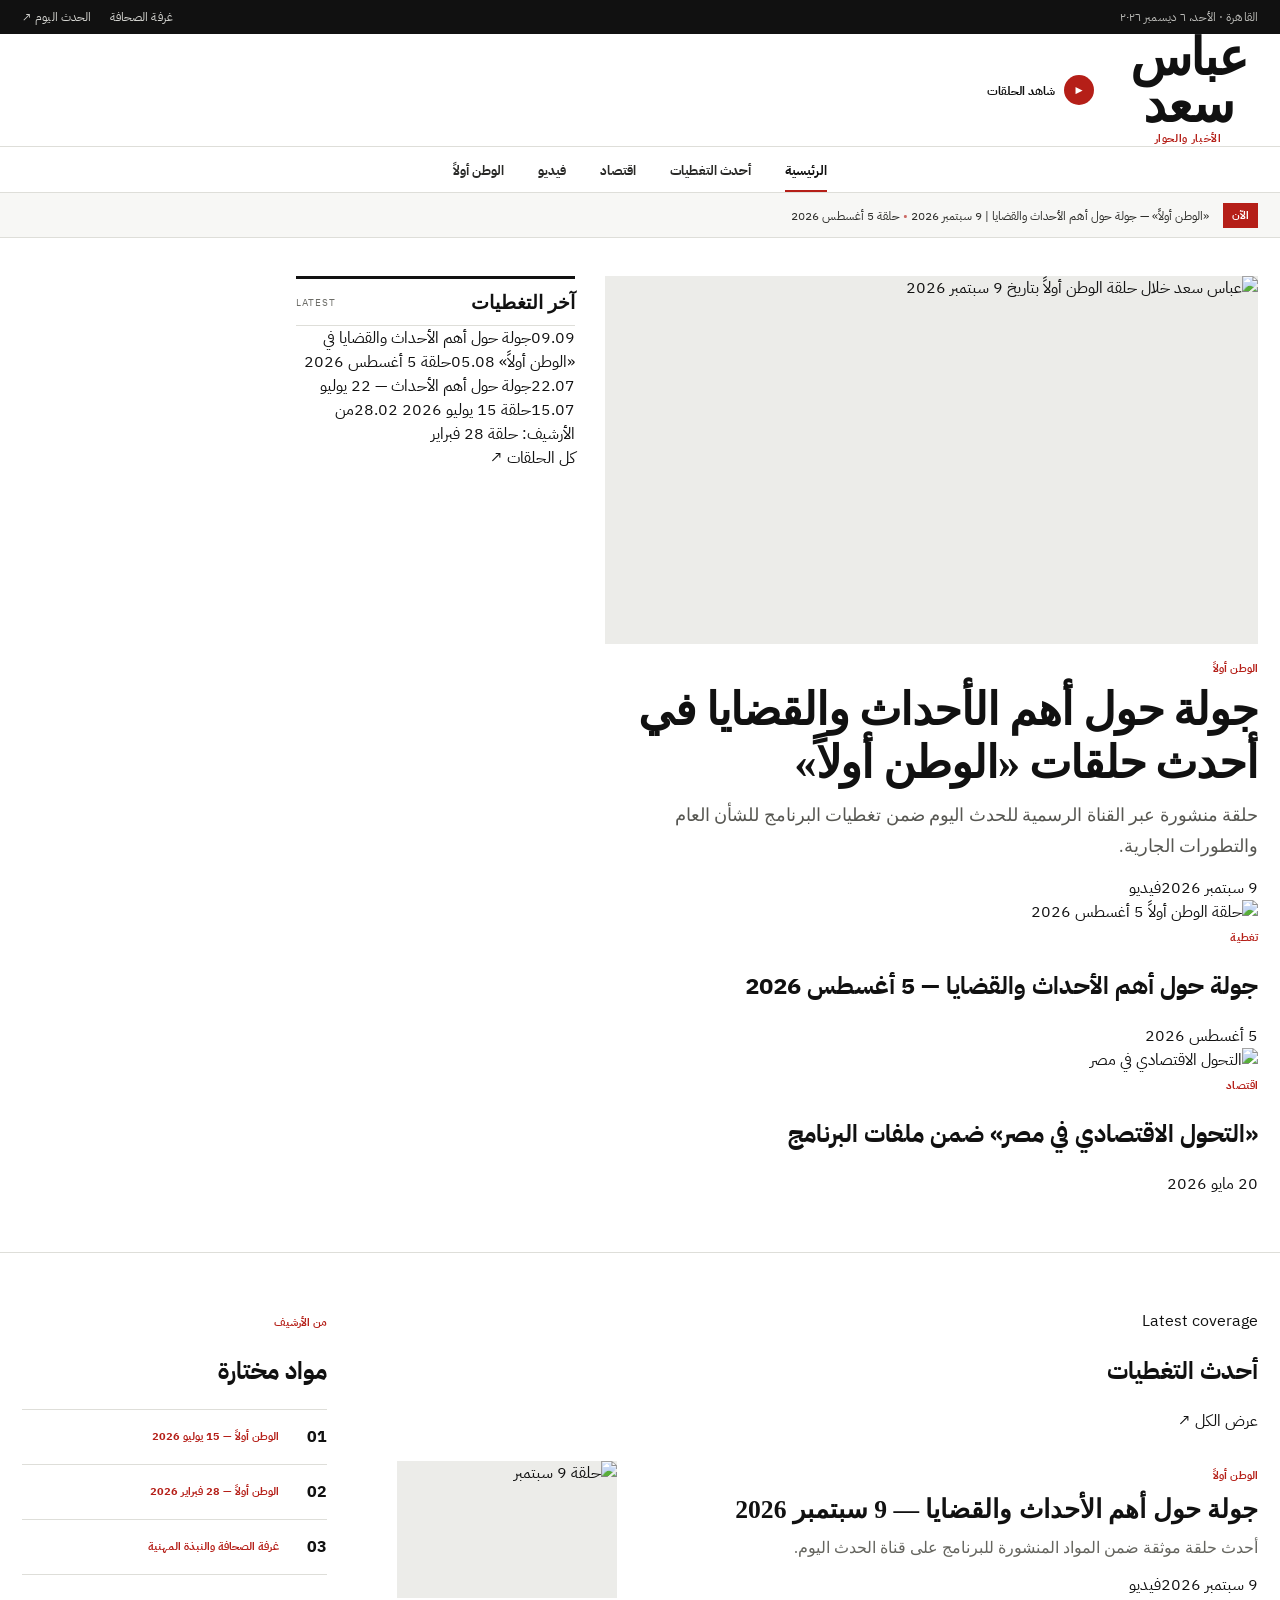
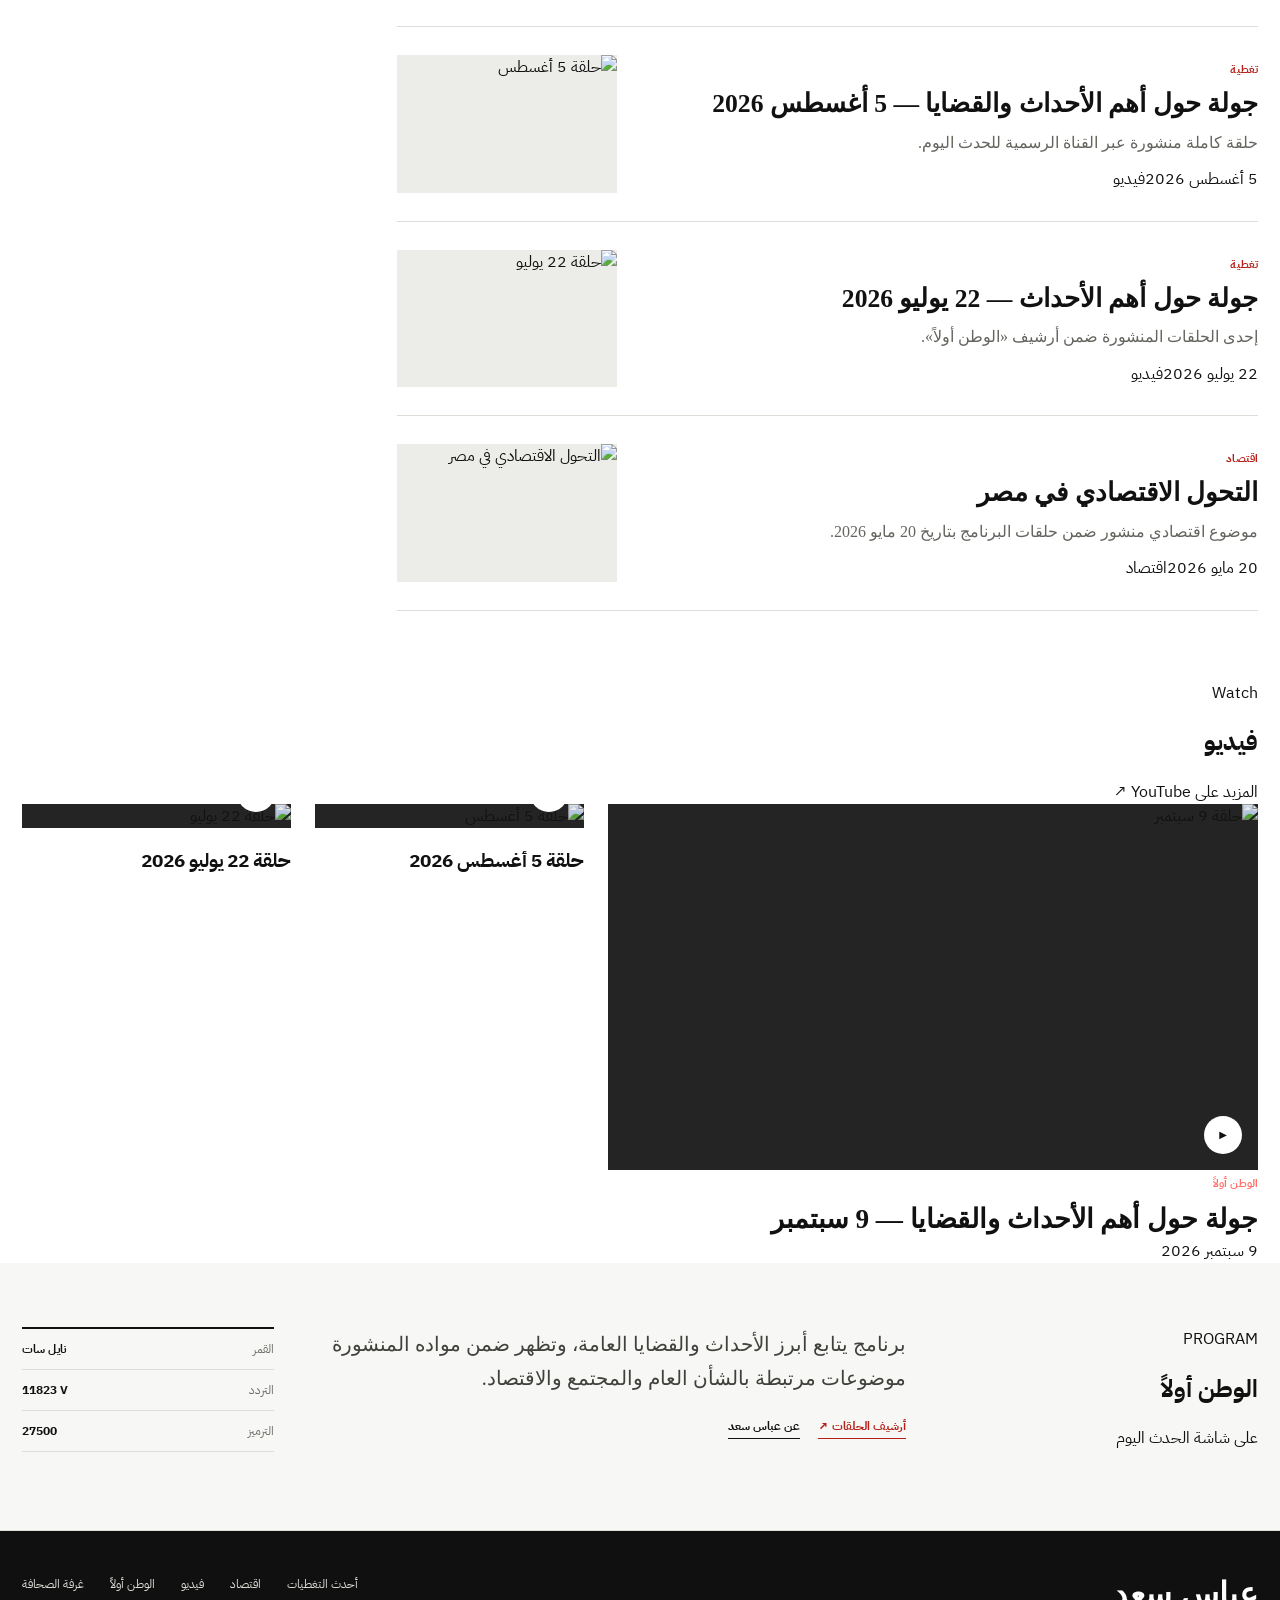
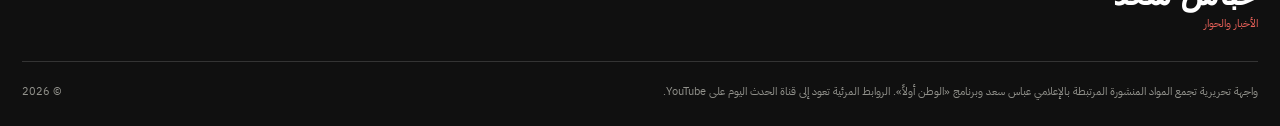
==== commit 0911c34f: "design: rebuild homepage as polished Arabic newsroom" ====
--- a/index.html
+++ b/index.html
@@ -4,7 +4,7 @@
   <meta charset="utf-8" />
   <meta name="viewport" content="width=device-width, initial-scale=1" />
   <meta name="theme-color" content="#ffffff" />
-  <meta name="description" content="عباس سعد — منصة أخبار وحوار تضم التغطيات والحلقات والملفات المنشورة من برنامج الوطن أولاً على قناة الحدث اليوم." />
+  <meta name="description" content="عباس سعد — أخبار وحوار وتغطيات مختارة من برنامج «الوطن أولاً» على قناة الحدث اليوم." />
   <meta name="author" content="Abbas Saad" />
   <meta name="robots" content="index,follow,max-image-preview:large,max-snippet:-1,max-video-preview:-1" />
   <meta name="referrer" content="strict-origin-when-cross-origin" />
@@ -16,7 +16,7 @@
   <meta property="og:site_name" content="عباس سعد | الأخبار والحوار" />
   <meta property="og:url" content="https://mhmdwaelanwr.github.io/Abbas-Saad/" />
   <meta property="og:title" content="عباس سعد | الأخبار والحوار" />
-  <meta property="og:description" content="تغطيات، ملفات، فيديو وحلقات مختارة من برنامج الوطن أولاً." />
+  <meta property="og:description" content="أحدث التغطيات والفيديو والملفات من برنامج «الوطن أولاً»." />
   <meta property="og:image" content="https://i.ytimg.com/vi/1TL-kex5aag/maxresdefault.jpg" />
   <meta name="twitter:card" content="summary_large_image" />
 
@@ -57,7 +57,7 @@
   <div class="topline">
     <div class="container topline-inner">
       <span id="today">القاهرة</span>
-      <div>
+      <div class="topline-links">
         <a href="press.html">غرفة الصحافة</a>
         <a href="https://www.youtube.com/@alhadathalyoum-3791" target="_blank" rel="noopener noreferrer">الحدث اليوم ↗</a>
       </div>
@@ -70,13 +70,13 @@
         <span></span><span></span><span></span>
       </button>
 
-      <a class="wordmark" href="#top" aria-label="عباس سعد — الرئيسية">
+      <a class="wordmark" href="#top" aria-label="عباس سعد — الصفحة الرئيسية">
         <strong>عباس سعد</strong>
         <small>الأخبار والحوار</small>
       </a>
 
       <a class="watch-link" href="https://www.youtube.com/@alhadathalyoum-3791/search?query=%D8%B9%D8%A8%D8%A7%D8%B3%20%D8%B3%D8%B9%D8%AF" target="_blank" rel="noopener noreferrer">
-        <span>شاهد</span><b aria-hidden="true">▶</b>
+        <b aria-hidden="true">▶</b><span>شاهد الحلقات</span>
       </a>
     </div>
 
@@ -91,53 +91,54 @@
     </div>
   </header>
 
-  <div class="breaking-line">
+  <div class="breaking-line" aria-label="أحدث التغطيات">
     <div class="container breaking-inner">
-      <strong>أحدث</strong>
-      <a href="story.html">«الوطن أولاً» — جولة حول أهم الأحداث والقضايا | 9 سبتمبر 2026</a>
-      <span>•</span>
-      <a href="https://www.youtube.com/watch?v=e7bOspOPv5g" target="_blank" rel="noopener noreferrer">حلقة 5 أغسطس 2026</a>
+      <strong>الآن</strong>
+      <div class="breaking-track">
+        <a href="story.html">«الوطن أولاً» — جولة حول أهم الأحداث والقضايا | 9 سبتمبر 2026</a>
+        <span>•</span>
+        <a href="https://www.youtube.com/watch?v=e7bOspOPv5g" target="_blank" rel="noopener noreferrer">حلقة 5 أغسطس 2026</a>
+      </div>
     </div>
   </div>
 
   <main id="main">
     <section class="lead-section" id="top-stories">
       <div class="container lead-layout">
-        <article class="lead-story">
-          <a class="lead-image" href="story.html">
-            <img src="https://i.ytimg.com/vi/1TL-kex5aag/maxresdefault.jpg" alt="عباس سعد خلال حلقة الوطن أولاً بتاريخ 9 سبتمبر 2026" fetchpriority="high" />
-          </a>
-          <div class="story-label">الوطن أولاً</div>
-          <h1><a href="story.html">جولة حول أهم الأحداث والقضايا في أحدث حلقات «الوطن أولاً»</a></h1>
-          <p class="dek">حلقة منشورة عبر القناة الرسمية للحدث اليوم، ضمن تغطيات البرنامج للشأن العام والتطورات الجارية.</p>
-          <div class="byline"><span>إعداد الموقع</span><span>9 سبتمبر 2026</span><span>فيديو</span></div>
-        </article>
-
-        <div class="side-column">
-          <article class="side-story">
-            <a href="https://www.youtube.com/watch?v=e7bOspOPv5g" target="_blank" rel="noopener noreferrer"><img src="https://i.ytimg.com/vi/e7bOspOPv5g/hqdefault.jpg" alt="حلقة الوطن أولاً 5 أغسطس 2026" loading="lazy" /></a>
-            <div class="story-label">تغطية</div>
-            <h2><a href="https://www.youtube.com/watch?v=e7bOspOPv5g" target="_blank" rel="noopener noreferrer">حلقة 5 أغسطس: جولة حول أهم الأحداث والقضايا</a></h2>
-            <div class="byline"><span>5 أغسطس 2026</span></div>
-          </article>
-
-          <article class="side-story text-only">
-            <div class="story-label">اقتصاد</div>
-            <h2><a href="https://www.youtube.com/watch?v=LptlJPfGnNA" target="_blank" rel="noopener noreferrer">«التحول الاقتصادي في مصر» ضمن ملفات البرنامج</a></h2>
-            <p>حلقة منشورة بتاريخ 20 مايو 2026 عبر قناة الحدث اليوم.</p>
-            <div class="byline"><span>20 مايو 2026</span></div>
-          </article>
-        </div>
-
-        <aside class="latest-rail" aria-label="الأكثر بروزًا">
-          <div class="rail-title"><h2>الأكثر بروزًا</h2><span>Trending</span></div>
-          <ol>
-            <li><a href="story.html">حلقة 9 سبتمبر: جولة حول أهم الأحداث والقضايا</a></li>
-            <li><a href="https://www.youtube.com/watch?v=e7bOspOPv5g" target="_blank" rel="noopener noreferrer">حلقة 5 أغسطس 2026</a></li>
-            <li><a href="https://www.youtube.com/watch?v=rEwDJndwnwA" target="_blank" rel="noopener noreferrer">حلقة 22 يوليو 2026</a></li>
-            <li><a href="https://www.youtube.com/watch?v=wH4Z5zHnIUI" target="_blank" rel="noopener noreferrer">حلقة 15 يوليو 2026</a></li>
-            <li><a href="https://www.youtube.com/watch?v=8ajcUZYyEwE" target="_blank" rel="noopener noreferrer">من الأرشيف: 28 فبراير 2026</a></li>
-          </ol>
+        <div class="lead-main">
+          <article class="lead-story">
+            <a class="lead-image media-frame" href="story.html">
+              <img src="https://i.ytimg.com/vi/1TL-kex5aag/maxresdefault.jpg" alt="عباس سعد خلال حلقة الوطن أولاً بتاريخ 9 سبتمبر 2026" fetchpriority="high" />
+              <span class="media-play" aria-hidden="true">▶</span>
+            </a>
+            <div class="story-label">الوطن أولاً</div>
+            <h1><a href="story.html">جولة حول أهم الأحداث والقضايا في أحدث حلقات «الوطن أولاً»</a></h1>
+            <p class="dek">حلقة منشورة عبر القناة الرسمية للحدث اليوم ضمن تغطيات البرنامج للشأن العام والتطورات الجارية.</p>
+            <div class="story-meta"><span>9 سبتمبر 2026</span><span>فيديو</span></div>
+          </article>
+
+          <div class="lead-secondary">
+            <article class="mini-story">
+              <a class="mini-image" href="https://www.youtube.com/watch?v=e7bOspOPv5g" target="_blank" rel="noopener noreferrer"><img src="https://i.ytimg.com/vi/e7bOspOPv5g/hqdefault.jpg" alt="حلقة الوطن أولاً 5 أغسطس 2026" loading="lazy" /></a>
+              <div><span class="story-label">تغطية</span><h2><a href="https://www.youtube.com/watch?v=e7bOspOPv5g" target="_blank" rel="noopener noreferrer">جولة حول أهم الأحداث والقضايا — 5 أغسطس 2026</a></h2><div class="story-meta"><span>5 أغسطس 2026</span></div></div>
+            </article>
+            <article class="mini-story">
+              <a class="mini-image" href="https://www.youtube.com/watch?v=LptlJPfGnNA" target="_blank" rel="noopener noreferrer"><img src="https://i.ytimg.com/vi/LptlJPfGnNA/hqdefault.jpg" alt="التحول الاقتصادي في مصر" loading="lazy" /></a>
+              <div><span class="story-label">اقتصاد</span><h2><a href="https://www.youtube.com/watch?v=LptlJPfGnNA" target="_blank" rel="noopener noreferrer">«التحول الاقتصادي في مصر» ضمن ملفات البرنامج</a></h2><div class="story-meta"><span>20 مايو 2026</span></div></div>
+            </article>
+          </div>
+        </div>
+
+        <aside class="latest-rail" aria-label="آخر التغطيات">
+          <header class="rail-title"><h2>آخر التغطيات</h2><span>Latest</span></header>
+          <div class="rail-list">
+            <a href="story.html"><time datetime="2026-09-09">09.09</time><span>جولة حول أهم الأحداث والقضايا في «الوطن أولاً»</span></a>
+            <a href="https://www.youtube.com/watch?v=e7bOspOPv5g" target="_blank" rel="noopener noreferrer"><time datetime="2026-08-05">05.08</time><span>حلقة 5 أغسطس 2026</span></a>
+            <a href="https://www.youtube.com/watch?v=rEwDJndwnwA" target="_blank" rel="noopener noreferrer"><time datetime="2026-07-22">22.07</time><span>جولة حول أهم الأحداث — 22 يوليو</span></a>
+            <a href="https://www.youtube.com/watch?v=wH4Z5zHnIUI" target="_blank" rel="noopener noreferrer"><time datetime="2026-07-15">15.07</time><span>حلقة 15 يوليو 2026</span></a>
+            <a href="https://www.youtube.com/watch?v=8ajcUZYyEwE" target="_blank" rel="noopener noreferrer"><time datetime="2026-02-28">28.02</time><span>من الأرشيف: حلقة 28 فبراير</span></a>
+          </div>
+          <a class="rail-more" href="https://www.youtube.com/@alhadathalyoum-3791/search?query=%D8%B9%D8%A8%D8%A7%D8%B3%20%D8%B3%D8%B9%D8%AF" target="_blank" rel="noopener noreferrer">كل الحلقات ↗</a>
         </aside>
       </div>
     </section>
@@ -145,89 +146,84 @@
     <section class="stream-section" id="latest">
       <div class="container stream-layout">
         <div class="stream-main">
-          <header class="section-title-row">
-            <h2>أحدث التغطيات</h2>
-            <a href="https://www.youtube.com/@alhadathalyoum-3791/search?query=%D8%B9%D8%A8%D8%A7%D8%B3%20%D8%B3%D8%B9%D8%AF" target="_blank" rel="noopener noreferrer">كل الحلقات ↗</a>
+          <header class="section-heading">
+            <div><span>Latest coverage</span><h2>أحدث التغطيات</h2></div>
+            <a href="https://www.youtube.com/@alhadathalyoum-3791/search?query=%D8%B9%D8%A8%D8%A7%D8%B3%20%D8%B3%D8%B9%D8%AF" target="_blank" rel="noopener noreferrer">عرض الكل ↗</a>
           </header>
 
           <article class="stream-item">
             <div class="stream-copy">
-              <div class="story-label">الوطن أولاً</div>
+              <span class="story-label">الوطن أولاً</span>
               <h3><a href="story.html">جولة حول أهم الأحداث والقضايا — 9 سبتمبر 2026</a></h3>
-              <p>أحدث حلقة موثقة ضمن المواد المنشورة لبرنامج «الوطن أولاً» على قناة الحدث اليوم.</p>
-              <div class="byline"><span>9 سبتمبر 2026</span><span>فيديو</span></div>
+              <p>أحدث حلقة موثقة ضمن المواد المنشورة للبرنامج على قناة الحدث اليوم.</p>
+              <div class="story-meta"><span>9 سبتمبر 2026</span><span>فيديو</span></div>
             </div>
             <a class="stream-thumb" href="story.html"><img src="https://i.ytimg.com/vi/1TL-kex5aag/hqdefault.jpg" alt="حلقة 9 سبتمبر" loading="lazy" /></a>
           </article>
 
           <article class="stream-item">
             <div class="stream-copy">
-              <div class="story-label">تغطية</div>
+              <span class="story-label">تغطية</span>
               <h3><a href="https://www.youtube.com/watch?v=e7bOspOPv5g" target="_blank" rel="noopener noreferrer">جولة حول أهم الأحداث والقضايا — 5 أغسطس 2026</a></h3>
               <p>حلقة كاملة منشورة عبر القناة الرسمية للحدث اليوم.</p>
-              <div class="byline"><span>5 أغسطس 2026</span><span>فيديو</span></div>
+              <div class="story-meta"><span>5 أغسطس 2026</span><span>فيديو</span></div>
             </div>
             <a class="stream-thumb" href="https://www.youtube.com/watch?v=e7bOspOPv5g" target="_blank" rel="noopener noreferrer"><img src="https://i.ytimg.com/vi/e7bOspOPv5g/hqdefault.jpg" alt="حلقة 5 أغسطس" loading="lazy" /></a>
           </article>
 
           <article class="stream-item">
             <div class="stream-copy">
-              <div class="story-label">تغطية</div>
+              <span class="story-label">تغطية</span>
               <h3><a href="https://www.youtube.com/watch?v=rEwDJndwnwA" target="_blank" rel="noopener noreferrer">جولة حول أهم الأحداث — 22 يوليو 2026</a></h3>
-              <p>إحدى حلقات الصيف المنشورة ضمن أرشيف البرنامج.</p>
-              <div class="byline"><span>22 يوليو 2026</span><span>فيديو</span></div>
+              <p>إحدى الحلقات المنشورة ضمن أرشيف «الوطن أولاً».</p>
+              <div class="story-meta"><span>22 يوليو 2026</span><span>فيديو</span></div>
             </div>
             <a class="stream-thumb" href="https://www.youtube.com/watch?v=rEwDJndwnwA" target="_blank" rel="noopener noreferrer"><img src="https://i.ytimg.com/vi/rEwDJndwnwA/hqdefault.jpg" alt="حلقة 22 يوليو" loading="lazy" /></a>
           </article>
 
           <article class="stream-item" id="economy">
             <div class="stream-copy">
-              <div class="story-label">اقتصاد</div>
+              <span class="story-label">اقتصاد</span>
               <h3><a href="https://www.youtube.com/watch?v=LptlJPfGnNA" target="_blank" rel="noopener noreferrer">التحول الاقتصادي في مصر</a></h3>
-              <p>موضوع اقتصادي منشور ضمن حلقات «الوطن أولاً» بتاريخ 20 مايو 2026.</p>
-              <div class="byline"><span>20 مايو 2026</span><span>اقتصاد</span></div>
+              <p>موضوع اقتصادي منشور ضمن حلقات البرنامج بتاريخ 20 مايو 2026.</p>
+              <div class="story-meta"><span>20 مايو 2026</span><span>اقتصاد</span></div>
             </div>
             <a class="stream-thumb" href="https://www.youtube.com/watch?v=LptlJPfGnNA" target="_blank" rel="noopener noreferrer"><img src="https://i.ytimg.com/vi/LptlJPfGnNA/hqdefault.jpg" alt="التحول الاقتصادي في مصر" loading="lazy" /></a>
           </article>
         </div>
 
-        <aside class="editors-column">
-          <div class="editors-sticky">
-            <span class="eyebrow">مختارات المحرر</span>
-            <h2>قصص وملفات للعودة إليها</h2>
-            <a class="editor-pick" href="https://www.youtube.com/watch?v=wH4Z5zHnIUI" target="_blank" rel="noopener noreferrer">
-              <span>01</span><strong>الوطن أولاً — 15 يوليو 2026</strong>
-            </a>
-            <a class="editor-pick" href="https://www.youtube.com/watch?v=8ajcUZYyEwE" target="_blank" rel="noopener noreferrer">
-              <span>02</span><strong>من الأرشيف — 28 فبراير 2026</strong>
-            </a>
-            <a class="editor-pick" href="press.html">
-              <span>03</span><strong>غرفة الصحافة والنبذة المهنية</strong>
-            </a>
+        <aside class="editor-column">
+          <div class="editor-box">
+            <span class="eyebrow">من الأرشيف</span>
+            <h2>مواد مختارة</h2>
+            <a class="editor-pick" href="https://www.youtube.com/watch?v=wH4Z5zHnIUI" target="_blank" rel="noopener noreferrer"><b>01</b><span>الوطن أولاً — 15 يوليو 2026</span></a>
+            <a class="editor-pick" href="https://www.youtube.com/watch?v=8ajcUZYyEwE" target="_blank" rel="noopener noreferrer"><b>02</b><span>الوطن أولاً — 28 فبراير 2026</span></a>
+            <a class="editor-pick" href="press.html"><b>03</b><span>غرفة الصحافة والنبذة المهنية</span></a>
           </div>
         </aside>
       </div>
     </section>
 
-    <section class="video-band" id="video">
+    <section class="video-section" id="video">
       <div class="container">
-        <header class="dark-heading">
-          <div><span>WATCH</span><h2>فيديو</h2></div>
-          <a href="https://www.youtube.com/@alhadathalyoum-3791/search?query=%D8%B9%D8%A8%D8%A7%D8%B3%20%D8%B3%D8%B9%D8%AF" target="_blank" rel="noopener noreferrer">مشاهدة المزيد ↗</a>
+        <header class="section-heading section-heading-dark">
+          <div><span>Watch</span><h2>فيديو</h2></div>
+          <a href="https://www.youtube.com/@alhadathalyoum-3791/search?query=%D8%B9%D8%A8%D8%A7%D8%B3%20%D8%B3%D8%B9%D8%AF" target="_blank" rel="noopener noreferrer">المزيد على YouTube ↗</a>
         </header>
 
         <div class="video-grid">
           <article class="video-feature">
-            <a href="story.html" class="video-image"><img src="https://i.ytimg.com/vi/1TL-kex5aag/maxresdefault.jpg" alt="حلقة 9 سبتمبر" loading="lazy" /><span>▶</span></a>
-            <div class="story-label light">الوطن أولاً</div>
-            <h3><a href="story.html">جولة حول أهم الأحداث والقضايا</a></h3>
-          </article>
-          <article class="video-small">
-            <a href="https://www.youtube.com/watch?v=e7bOspOPv5g" target="_blank" rel="noopener noreferrer" class="video-image"><img src="https://i.ytimg.com/vi/e7bOspOPv5g/hqdefault.jpg" alt="حلقة 5 أغسطس" loading="lazy" /><span>▶</span></a>
+            <a class="video-image media-frame" href="story.html"><img src="https://i.ytimg.com/vi/1TL-kex5aag/maxresdefault.jpg" alt="حلقة 9 سبتمبر" loading="lazy" /><span class="media-play">▶</span></a>
+            <span class="story-label light">الوطن أولاً</span>
+            <h3><a href="story.html">جولة حول أهم الأحداث والقضايا — 9 سبتمبر</a></h3>
+            <div class="story-meta light"><span>9 سبتمبر 2026</span></div>
+          </article>
+          <article class="video-card">
+            <a class="video-image media-frame" href="https://www.youtube.com/watch?v=e7bOspOPv5g" target="_blank" rel="noopener noreferrer"><img src="https://i.ytimg.com/vi/e7bOspOPv5g/hqdefault.jpg" alt="حلقة 5 أغسطس" loading="lazy" /><span class="media-play small">▶</span></a>
             <h3><a href="https://www.youtube.com/watch?v=e7bOspOPv5g" target="_blank" rel="noopener noreferrer">حلقة 5 أغسطس 2026</a></h3>
           </article>
-          <article class="video-small">
-            <a href="https://www.youtube.com/watch?v=rEwDJndwnwA" target="_blank" rel="noopener noreferrer" class="video-image"><img src="https://i.ytimg.com/vi/rEwDJndwnwA/hqdefault.jpg" alt="حلقة 22 يوليو" loading="lazy" /><span>▶</span></a>
+          <article class="video-card">
+            <a class="video-image media-frame" href="https://www.youtube.com/watch?v=rEwDJndwnwA" target="_blank" rel="noopener noreferrer"><img src="https://i.ytimg.com/vi/rEwDJndwnwA/hqdefault.jpg" alt="حلقة 22 يوليو" loading="lazy" /><span class="media-play small">▶</span></a>
             <h3><a href="https://www.youtube.com/watch?v=rEwDJndwnwA" target="_blank" rel="noopener noreferrer">حلقة 22 يوليو 2026</a></h3>
           </article>
         </div>
@@ -236,12 +232,13 @@
 
     <section class="program-section" id="program">
       <div class="container program-layout">
-        <div class="program-name">
+        <div class="program-title">
           <span>PROGRAM</span>
           <h2>الوطن أولاً</h2>
+          <p>على شاشة الحدث اليوم</p>
         </div>
         <div class="program-copy">
-          <p class="program-lead">برنامج على شاشة الحدث اليوم يتابع أبرز الأحداث والقضايا العامة، وتظهر ضمن مواده المنشورة موضوعات مرتبطة بالشأن العام والمجتمع والاقتصاد.</p>
+          <p class="program-lead">برنامج يتابع أبرز الأحداث والقضايا العامة، وتظهر ضمن مواده المنشورة موضوعات مرتبطة بالشأن العام والمجتمع والاقتصاد.</p>
           <div class="program-actions">
             <a href="https://www.youtube.com/@alhadathalyoum-3791/search?query=%D8%B9%D8%A8%D8%A7%D8%B3%20%D8%B3%D8%B9%D8%AF" target="_blank" rel="noopener noreferrer">أرشيف الحلقات ↗</a>
             <a href="press.html">عن عباس سعد</a>
@@ -259,13 +256,13 @@
   <footer class="news-footer">
     <div class="container footer-top">
       <a class="footer-brand" href="#top"><strong>عباس سعد</strong><span>الأخبار والحوار</span></a>
-      <div class="footer-links">
+      <nav class="footer-links" aria-label="روابط التذييل">
         <a href="#latest">أحدث التغطيات</a>
         <a href="#economy">اقتصاد</a>
         <a href="#video">فيديو</a>
         <a href="#program">الوطن أولاً</a>
         <a href="press.html">غرفة الصحافة</a>
-      </div>
+      </nav>
     </div>
     <div class="container footer-bottom">
       <p>واجهة تحريرية تجمع المواد المنشورة المرتبطة بالإعلامي عباس سعد وبرنامج «الوطن أولاً». الروابط المرئية تعود إلى قناة الحدث اليوم على YouTube.</p>
--- a/news.css
+++ b/news.css
@@ -1,461 +1,661 @@
-:root {
-  --ink: #101214;
-  --ink-2: #262a2f;
-  --navy: #101820;
-  --paper: #ffffff;
-  --soft: #f4f6f7;
-  --warm: #f2efe9;
-  --muted: #6d747c;
-  --line: #dfe3e6;
-  --line-dark: #333a40;
-  --red: #c8102e;
-  --red-dark: #941026;
-  --white: #ffffff;
-  --max: 1320px;
-  --shadow: 0 14px 34px rgba(15, 23, 42, .09);
-}
-
-* { box-sizing: border-box; }
-html { scroll-behavior: smooth; }
-body {
-  margin: 0;
-  background: var(--paper);
-  color: var(--ink);
-  font-family: "IBM Plex Sans Arabic", system-ui, sans-serif;
-  -webkit-font-smoothing: antialiased;
-  overflow-x: hidden;
-}
-body.menu-open { overflow: hidden; }
-a { color: inherit; text-decoration: none; }
-img { width: 100%; max-width: 100%; display: block; }
-button { font: inherit; color: inherit; }
-::selection { background: var(--red); color: #fff; }
-.container { width: min(calc(100% - 40px), var(--max)); margin-inline: auto; }
-
-.skip-link {
-  position: fixed;
-  top: 10px;
-  right: 10px;
-  z-index: 9999;
-  padding: 10px 14px;
-  background: #fff;
-  color: #111;
-  border: 2px solid #111;
-  transform: translateY(-160%);
-}
-.skip-link:focus { transform: translateY(0); }
-
-/* top utility */
-.utility-bar {
-  background: var(--navy);
-  color: #d4d9de;
-  border-bottom: 1px solid rgba(255,255,255,.08);
-  font-size: .75rem;
-}
-.utility-inner {
-  min-height: 34px;
-  display: flex;
-  align-items: center;
-  justify-content: space-between;
-  gap: 20px;
-}
-.utility-date, .utility-links { display: flex; align-items: center; gap: 16px; }
-.utility-links a { color: #cbd1d6; }
-.utility-links a:hover { color: #fff; }
-.status-dot {
-  width: 7px;
-  height: 7px;
-  border-radius: 50%;
-  background: var(--red);
-  box-shadow: 0 0 0 4px rgba(200,16,46,.15);
-}
-
-/* masthead + section navigation */
-.news-header {
-  background: #fff;
-  position: sticky;
-  top: 0;
-  z-index: 500;
-  transition: box-shadow .2s ease;
-}
-.news-header.is-scrolled { box-shadow: 0 8px 28px rgba(15,23,42,.08); }
-.masthead {
-  min-height: 112px;
-  display: grid;
-  grid-template-columns: 170px 1fr 170px;
-  align-items: center;
-  gap: 20px;
-}
-.news-brand {
-  justify-self: center;
-  text-align: center;
-  display: grid;
-  gap: 3px;
-}
-.news-brand-ar {
-  font-family: "Noto Kufi Arabic", sans-serif;
-  font-size: clamp(2.05rem, 4vw, 3.25rem);
-  font-weight: 800;
-  line-height: 1.05;
-  letter-spacing: -.055em;
-}
-.news-brand-tag {
-  color: var(--red);
-  font-size: .72rem;
-  font-weight: 800;
-  letter-spacing: .05em;
-}
-.masthead-watch {
-  justify-self: start;
-  display: inline-flex;
-  align-items: center;
-  gap: 9px;
-  font-size: .8rem;
-  font-weight: 700;
-}
-.watch-icon {
-  width: 30px;
-  height: 30px;
-  border-radius: 50%;
-  display: grid;
-  place-items: center;
-  background: var(--red);
-  color: #fff;
-  font-size: .56rem;
-}
-.menu-toggle {
-  justify-self: end;
-  display: none;
-  border: 0;
-  background: transparent;
-  padding: 6px;
-  cursor: pointer;
-}
-.menu-toggle span { display: block; width: 25px; height: 2px; background: #111; margin: 5px 0; }
-.nav-shell { background: #fff; border-top: 1px solid var(--line); border-bottom: 1px solid var(--line); }
-.news-nav {
-  min-height: 48px;
-  display: flex;
-  align-items: center;
-  justify-content: center;
-  gap: 34px;
-  font-size: .88rem;
-  font-weight: 700;
-}
-.news-nav a { position: relative; padding: 15px 0 13px; }
-.news-nav a::after {
-  content: "";
-  position: absolute;
-  left: 0;
-  right: 0;
-  bottom: -1px;
-  height: 3px;
-  background: var(--red);
-  transform: scaleX(0);
-  transition: transform .18s ease;
-}
-.news-nav a:hover::after, .news-nav a.active::after { transform: scaleX(1); }
-
-/* headline strip */
-.latest-strip { background: var(--soft); border-bottom: 1px solid var(--line); }
-.latest-strip-inner { min-height: 49px; display: flex; align-items: center; gap: 18px; overflow: hidden; }
-.latest-strip strong {
-  flex: 0 0 auto;
-  background: var(--red);
-  color: #fff;
-  padding: 6px 11px;
-  font-size: .72rem;
-  font-weight: 800;
-}
-.latest-scroll {
-  display: flex;
-  align-items: center;
-  gap: 16px;
-  overflow-x: auto;
-  scrollbar-width: none;
-  white-space: nowrap;
-  font-size: .83rem;
-}
-.latest-scroll::-webkit-scrollbar { display: none; }
-.latest-scroll span { color: var(--red); }
-.latest-scroll a:hover { text-decoration: underline; }
-
-/* story primitives */
-.section-tight { padding: 34px 0 54px; }
-.news-section { padding: 66px 0; border-top: 1px solid var(--line); }
-.story-media { position: relative; overflow: hidden; display: block; background: #e9ecef; }
-.story-media img { aspect-ratio: 16 / 9; object-fit: cover; transition: transform .28s ease; }
-.story-media:hover img { transform: scale(1.025); }
-.video-badge {
-  position: absolute;
-  right: 16px;
-  bottom: 16px;
-  width: 42px;
-  height: 42px;
-  display: grid;
-  place-items: center;
-  border-radius: 50%;
-  background: var(--red);
-  color: #fff;
-  box-shadow: 0 8px 22px rgba(0,0,0,.2);
-  font-size: .72rem;
-}
-.story-kicker { color: var(--red); font-size: .73rem; font-weight: 800; margin-top: 13px; }
-.story-kicker.light { color: #ff7083; }
-.story-meta { display: flex; align-items: center; gap: 10px; color: #878e95; font-size: .72rem; margin-top: 10px; }
-.story-meta.light { color: #c1c8ce; }
-
-/* lead news */
-.top-news-grid {
-  display: grid;
-  grid-template-columns: minmax(0, 1.65fr) minmax(240px, .72fr) minmax(260px, .62fr);
-  gap: 28px;
-  align-items: start;
-}
-.lead-story { min-width: 0; }
-.lead-media img { aspect-ratio: 16 / 9; }
-.lead-copy { padding-top: 17px; }
-.lead-copy .story-kicker { margin-top: 0; }
-.lead-copy h1 {
-  margin: 8px 0 10px;
-  font-family: "Noto Kufi Arabic", sans-serif;
-  font-size: clamp(1.65rem, 2.7vw, 2.75rem);
-  line-height: 1.55;
-  letter-spacing: -.035em;
-}
-.lead-copy h1 a:hover { color: var(--red); }
-.lead-copy p { margin: 0; max-width: 760px; color: #555d64; line-height: 1.9; font-size: .98rem; }
-.secondary-stories { display: grid; gap: 24px; }
-.compact-story + .compact-story { border-top: 1px solid var(--line); padding-top: 24px; }
-.compact-story h2 { margin: 6px 0 0; font-size: 1.08rem; line-height: 1.65; }
-.compact-story h2 a:hover { color: var(--red); }
-.latest-panel { border-top: 4px solid var(--ink); }
-.panel-title {
-  display: flex;
-  align-items: baseline;
-  justify-content: space-between;
-  gap: 12px;
-  padding: 13px 0 12px;
-  border-bottom: 1px solid var(--line);
-}
-.panel-title h2 { margin: 0; font-family: "Noto Kufi Arabic", sans-serif; font-size: 1rem; }
-.panel-title span { color: var(--muted); font-size: .63rem; text-transform: uppercase; letter-spacing: .1em; }
-.latest-list a {
-  display: grid;
-  grid-template-columns: 48px 1fr;
-  gap: 13px;
-  align-items: start;
-  padding: 15px 0;
-  border-bottom: 1px solid var(--line);
-  font-size: .88rem;
-  line-height: 1.55;
-}
-.latest-list time { color: var(--red); font-size: .67rem; font-weight: 800; padding-top: 3px; }
-.latest-list a:hover span { color: var(--red); }
-.panel-more { display: inline-block; margin-top: 16px; color: var(--red); font-size: .78rem; font-weight: 800; }
-
-/* sections */
-.section-heading-news {
-  display: flex;
-  align-items: center;
-  justify-content: space-between;
-  gap: 20px;
-  padding-bottom: 16px;
-  margin-bottom: 26px;
-  border-bottom: 3px solid var(--ink);
-}
-.section-heading-news h2 { margin: 0; font-family: "Noto Kufi Arabic", sans-serif; font-size: clamp(1.4rem, 2.4vw, 2rem); }
-.section-heading-news a { color: var(--red); font-size: .8rem; font-weight: 800; }
-.coverage-grid {
-  display: grid;
-  grid-template-columns: minmax(0, 1.25fr) minmax(230px, .72fr) minmax(260px, .7fr);
-  gap: 30px;
-}
-.wide-story h3, .video-card-news h3 { margin: 7px 0 0; font-size: 1.25rem; line-height: 1.7; }
-.wide-story h3 a:hover, .video-card-news h3 a:hover { color: var(--red); }
-.wide-story p { color: var(--muted); line-height: 1.85; margin: 10px 0 0; }
-.coverage-stack { border-right: 1px solid var(--line); padding-right: 26px; }
-.text-story { padding: 0 0 21px; margin-bottom: 21px; border-bottom: 1px solid var(--line); }
-.text-story:last-child { margin-bottom: 0; }
-.text-story .story-kicker { margin-top: 0; }
-.text-story h3 { margin: 7px 0 0; font-size: 1.02rem; line-height: 1.7; }
-.text-story h3 a:hover { color: var(--red); }
-.editors-picks { background: var(--soft); padding: 0 21px 22px; }
-.editors-picks ol { margin: 0; padding: 0; list-style: none; counter-reset: picks; }
-.editors-picks li { counter-increment: picks; display: grid; grid-template-columns: 38px 1fr; gap: 11px; padding: 17px 0; border-bottom: 1px solid var(--line); line-height: 1.6; font-size: .9rem; }
-.editors-picks li::before { content: counter(picks, decimal-leading-zero); color: var(--red); font-weight: 800; font-size: .74rem; padding-top: 3px; }
-.editors-picks li:last-child { border-bottom: 0; }
-.editors-picks a:hover { color: var(--red); }
-
-/* economy */
-.economy-section { background: var(--navy); color: #fff; padding: 64px 0; }
-.economy-grid { display: grid; grid-template-columns: .55fr 1.45fr; gap: 54px; align-items: stretch; }
-.economy-heading { padding-top: 8px; }
-.economy-heading span { color: #ff7183; font-size: .72rem; font-weight: 800; }
-.economy-heading h2 { font-family: "Noto Kufi Arabic", sans-serif; font-size: clamp(2rem, 4vw, 3.6rem); margin: 8px 0 10px; }
-.economy-heading p { color: #b9c0c7; max-width: 300px; line-height: 1.9; }
-.economy-feature { display: grid; grid-template-columns: 1.05fr .95fr; gap: 30px; align-items: center; }
-.economy-feature h3 { margin: 7px 0 10px; font-size: clamp(1.4rem, 2.6vw, 2.35rem); line-height: 1.55; }
-.economy-feature h3 a:hover { color: #ff7183; }
-.economy-feature p { color: #bdc4ca; line-height: 1.9; margin: 0; }
-
-/* video */
-.video-section { background: #fff; }
-.video-grid-news { display: grid; grid-template-columns: repeat(3, 1fr); gap: 27px; }
+:root{
+  --ink:#111111;
+  --ink-2:#2c2c2c;
+  --paper:#ffffff;
+  --soft:#f7f7f5;
+  --soft-2:#f1f1ee;
+  --line:#deded9;
+  --line-strong:#b9b9b3;
+  --muted:#6d6d68;
+  --accent:#b51f18;
+  --accent-dark:#861711;
+  --dark:#151515;
+  --dark-2:#202020;
+  --max:1280px;
+  --reading:760px;
+  --ui:"IBM Plex Sans Arabic",system-ui,-apple-system,BlinkMacSystemFont,"Segoe UI",sans-serif;
+  --editorial:"Noto Naskh Arabic","Times New Roman",serif;
+}
+
+*{box-sizing:border-box}
+html{scroll-behavior:smooth}
+body{
+  margin:0;
+  background:var(--paper);
+  color:var(--ink);
+  font-family:var(--ui);
+  -webkit-font-smoothing:antialiased;
+  text-rendering:optimizeLegibility;
+  overflow-x:hidden;
+}
+body.menu-open{overflow:hidden}
+a{color:inherit;text-decoration:none}
+img{display:block;width:100%;max-width:100%}
+button{font:inherit;color:inherit}
+::selection{background:#181818;color:#fff}
+.container{width:min(calc(100% - 44px),var(--max));margin-inline:auto}
+
+.skip-link{
+  position:fixed;
+  top:12px;
+  right:12px;
+  z-index:9999;
+  padding:10px 14px;
+  background:#111;
+  color:#fff;
+  transform:translateY(-150%);
+  transition:transform .18s ease;
+}
+.skip-link:focus{transform:translateY(0)}
+
+/* top bar */
+.topline{
+  background:#111;
+  color:#d6d6d2;
+  font-size:.72rem;
+  letter-spacing:.01em;
+}
+.topline-inner{
+  min-height:34px;
+  display:flex;
+  align-items:center;
+  justify-content:space-between;
+  gap:18px;
+}
+.topline-inner>span{opacity:.86}
+.topline-inner>div{display:flex;align-items:center;gap:18px}
+.topline a{color:#d6d6d2}
+.topline a:hover{color:#fff}
+
+/* masthead */
+.news-header{
+  position:sticky;
+  top:0;
+  z-index:600;
+  background:rgba(255,255,255,.985);
+  border-bottom:1px solid var(--line);
+  transition:box-shadow .2s ease,border-color .2s ease;
+}
+.news-header.is-scrolled{box-shadow:0 6px 24px rgba(0,0,0,.06);border-bottom-color:#d1d1cc}
+.masthead{
+  min-height:92px;
+  display:grid;
+  grid-template-columns:140px 1fr 140px;
+  align-items:center;
+  gap:24px;
+}
+.wordmark{
+  justify-self:center;
+  text-align:center;
+  display:grid;
+  gap:3px;
+}
+.wordmark strong{
+  font-family:var(--editorial);
+  font-size:clamp(2.25rem,4vw,3.5rem);
+  font-weight:700;
+  line-height:.92;
+  letter-spacing:-.035em;
+}
+.wordmark small{
+  color:var(--accent);
+  font-size:.66rem;
+  font-weight:700;
+  letter-spacing:.06em;
+}
+.watch-link{
+  justify-self:start;
+  display:inline-flex;
+  align-items:center;
+  gap:9px;
+  font-size:.78rem;
+  font-weight:700;
+}
+.watch-link b{
+  width:30px;height:30px;
+  border-radius:50%;
+  display:grid;place-items:center;
+  background:var(--accent);
+  color:#fff;
+  font-size:.58rem;
+  transition:transform .18s ease,background .18s ease;
+}
+.watch-link:hover b{transform:scale(1.06);background:var(--accent-dark)}
+.menu-toggle{
+  justify-self:end;
+  display:none;
+  border:0;background:transparent;padding:7px;cursor:pointer;
+}
+.menu-toggle span{display:block;width:24px;height:1.5px;background:#111;margin:5px 0}
+
+.nav-shell{border-top:1px solid var(--line);background:#fff}
+.news-nav{
+  min-height:45px;
+  display:flex;
+  align-items:center;
+  justify-content:center;
+  gap:34px;
+  overflow-x:auto;
+  scrollbar-width:none;
+  white-space:nowrap;
+}
+.news-nav::-webkit-scrollbar{display:none}
+.news-nav a{
+  position:relative;
+  padding:13px 0 11px;
+  font-size:.82rem;
+  font-weight:700;
+  color:#2a2a28;
+}
+.news-nav a::after{
+  content:"";
+  position:absolute;
+  right:0;left:0;bottom:-1px;
+  height:2px;
+  background:var(--accent);
+  transform:scaleX(0);
+  transform-origin:center;
+  transition:transform .18s ease;
+}
+.news-nav a:hover,.news-nav a.active{color:#111}
+.news-nav a:hover::after,.news-nav a.active::after{transform:scaleX(1)}
+
+/* breaking */
+.breaking-line{border-bottom:1px solid var(--line);background:var(--soft)}
+.breaking-inner{
+  min-height:44px;
+  display:flex;
+  align-items:center;
+  gap:14px;
+  overflow-x:auto;
+  scrollbar-width:none;
+  white-space:nowrap;
+  font-size:.78rem;
+}
+.breaking-inner::-webkit-scrollbar{display:none}
+.breaking-inner strong{
+  flex:0 0 auto;
+  background:var(--accent);
+  color:#fff;
+  padding:5px 9px;
+  font-size:.66rem;
+}
+.breaking-inner span{color:var(--accent);opacity:.65}
+.breaking-inner a{color:#2d2d2a}
+.breaking-inner a:hover{text-decoration:underline;text-underline-offset:3px}
+
+/* typography primitives */
+.story-label,.eyebrow,.article-kicker{
+  color:var(--accent);
+  font-size:.69rem;
+  font-weight:700;
+  letter-spacing:.01em;
+}
+.byline{
+  display:flex;
+  flex-wrap:wrap;
+  align-items:center;
+  gap:8px 14px;
+  color:#7b7b75;
+  font-size:.7rem;
+}
+.byline span+span::before{content:"•";margin-left:14px;color:#b7b7b1}
+
+/* lead */
+.lead-section{padding:38px 0 56px}
+.lead-layout{
+  display:grid;
+  grid-template-columns:minmax(0,1.5fr) minmax(230px,.64fr) minmax(235px,.56fr);
+  gap:30px;
+  align-items:start;
+}
+.lead-story{min-width:0}
+.lead-image{
+  display:block;
+  overflow:hidden;
+  background:#ecece9;
+  aspect-ratio:16/9;
+}
+.lead-image img{height:100%;object-fit:cover;transition:transform .28s ease}
+.lead-image:hover img{transform:scale(1.018)}
+.lead-story .story-label{margin-top:16px}
+.lead-story h1{
+  margin:7px 0 9px;
+  max-width:880px;
+  font-family:var(--editorial);
+  font-size:clamp(2.05rem,3.5vw,3.6rem);
+  font-weight:700;
+  line-height:1.2;
+  letter-spacing:-.025em;
+}
+.lead-story h1 a:hover{color:var(--accent)}
+.dek{
+  margin:0 0 15px;
+  max-width:790px;
+  color:#575752;
+  font-family:var(--editorial);
+  font-size:1.12rem;
+  line-height:1.7;
+}
+
+.side-column{
+  border-right:1px solid var(--line);
+  padding-right:25px;
+  display:grid;
+  gap:26px;
+}
+.side-story+ .side-story{border-top:1px solid var(--line);padding-top:25px}
+.side-story img{aspect-ratio:16/10;object-fit:cover;margin-bottom:12px}
+.side-story h2{
+  margin:5px 0 9px;
+  font-family:var(--editorial);
+  font-size:1.35rem;
+  line-height:1.42;
+}
+.side-story h2 a:hover{color:var(--accent)}
+.side-story p{margin:0 0 10px;color:var(--muted);line-height:1.7;font-size:.83rem}
+.text-only{padding-top:4px}
+
+.latest-rail{border-top:3px solid #111}
+.rail-title{
+  min-height:47px;
+  display:flex;
+  align-items:center;
+  justify-content:space-between;
+  gap:14px;
+  border-bottom:1px solid var(--line);
+}
+.rail-title h2{margin:0;font-family:var(--editorial);font-size:1.18rem}
+.rail-title span{font-size:.61rem;color:var(--muted);letter-spacing:.11em;text-transform:uppercase}
+.latest-rail ol{list-style:none;margin:0;padding:0;counter-reset:trend}
+.latest-rail li{
+  counter-increment:trend;
+  display:grid;
+  grid-template-columns:34px 1fr;
+  gap:10px;
+  padding:15px 0;
+  border-bottom:1px solid var(--line);
+  font-family:var(--editorial);
+  font-size:1rem;
+  line-height:1.45;
+}
+.latest-rail li::before{
+  content:counter(trend,decimal-leading-zero);
+  color:var(--accent);
+  font-family:var(--ui);
+  font-size:.66rem;
+  font-weight:700;
+  padding-top:4px;
+}
+.latest-rail a:hover{color:var(--accent)}
+
+/* content stream */
+.stream-section{border-top:1px solid var(--line);padding:56px 0 70px}
+.stream-layout{
+  display:grid;
+  grid-template-columns:minmax(0,1.55fr) minmax(260px,.55fr);
+  gap:70px;
+  align-items:start;
+}
+.section-title-row{
+  display:flex;
+  align-items:end;
+  justify-content:space-between;
+  gap:24px;
+  padding-bottom:13px;
+  border-bottom:2px solid #111;
+}
+.section-title-row h2{
+  margin:0;
+  font-family:var(--editorial);
+  font-size:clamp(1.8rem,2.7vw,2.55rem);
+}
+.section-title-row a{color:var(--accent);font-size:.75rem;font-weight:700}
+
+.stream-item{
+  display:grid;
+  grid-template-columns:minmax(0,1fr) 220px;
+  gap:28px;
+  align-items:center;
+  padding:28px 0;
+  border-bottom:1px solid var(--line);
+}
+.stream-copy h3{
+  margin:6px 0 7px;
+  font-family:var(--editorial);
+  font-size:clamp(1.4rem,2vw,1.75rem);
+  line-height:1.42;
+}
+.stream-copy h3 a:hover{color:var(--accent)}
+.stream-copy p{
+  margin:0 0 11px;
+  color:#65655f;
+  font-family:var(--editorial);
+  font-size:1rem;
+  line-height:1.65;
+}
+.stream-thumb{overflow:hidden;background:#ecece9;aspect-ratio:16/10}
+.stream-thumb img{height:100%;object-fit:cover;transition:transform .25s ease}
+.stream-thumb:hover img{transform:scale(1.02)}
+
+.editors-column{border-right:1px solid var(--line);padding-right:30px}
+.editors-sticky{position:sticky;top:166px}
+.editors-sticky h2{
+  margin:8px 0 17px;
+  font-family:var(--editorial);
+  font-size:1.45rem;
+  line-height:1.38;
+}
+.editor-pick{
+  display:grid;
+  grid-template-columns:36px 1fr;
+  gap:12px;
+  padding:15px 0;
+  border-top:1px solid var(--line);
+  align-items:start;
+}
+.editor-pick:last-child{border-bottom:1px solid var(--line)}
+.editor-pick span{color:var(--accent);font-size:.68rem;font-weight:700;padding-top:3px}
+.editor-pick strong{font-family:var(--editorial);font-size:1rem;line-height:1.45;font-weight:600}
+.editor-pick:hover strong{color:var(--accent)}
+
+/* video band */
+.video-band{
+  background:var(--dark);
+  color:#fff;
+  padding:62px 0 72px;
+}
+.dark-heading{
+  display:flex;
+  align-items:end;
+  justify-content:space-between;
+  gap:20px;
+  margin-bottom:27px;
+  padding-bottom:14px;
+  border-bottom:1px solid #3b3b3b;
+}
+.dark-heading span{font-size:.64rem;letter-spacing:.12em;color:#a8a8a4}
+.dark-heading h2{margin:2px 0 0;font-family:var(--editorial);font-size:2.35rem}
+.dark-heading a{color:#d5d5d1;font-size:.75rem;font-weight:700}
+.dark-heading a:hover{color:#fff}
+.video-grid{
+  display:grid;
+  grid-template-columns:minmax(0,1.45fr) repeat(2,minmax(0,.6fr));
+  gap:24px;
+}
+.video-image{position:relative;display:block;overflow:hidden;background:#242424}
+.video-feature .video-image{aspect-ratio:16/9}
+.video-small .video-image{aspect-ratio:16/10}
+.video-image img{height:100%;object-fit:cover;opacity:.9;transition:transform .25s ease,opacity .25s ease}
+.video-image:hover img{transform:scale(1.02);opacity:1}
+.video-image span{
+  position:absolute;
+  right:16px;bottom:16px;
+  width:38px;height:38px;
+  border-radius:50%;
+  display:grid;place-items:center;
+  background:#fff;color:#111;
+  font-size:.62rem;
+}
+.story-label.light{color:#ff716b;margin-top:13px}
+.video-feature h3,.video-small h3{
+  font-family:var(--editorial);
+  line-height:1.42;
+}
+.video-feature h3{margin:6px 0 0;font-size:1.7rem}
+.video-small h3{margin:11px 0 0;font-size:1.12rem}
+.video-band h3 a:hover{color:#ff8b85}
 
 /* program */
-.program-news-section { background: var(--warm); border-top: 1px solid #ded9d0; padding: 68px 0; }
-.program-news-grid { display: grid; grid-template-columns: .7fr 1.35fr .72fr; gap: 44px; align-items: center; }
-.program-mark { border-right: 5px solid var(--red); padding-right: 20px; }
-.program-mark > span { color: var(--red); font-size: .76rem; font-weight: 800; }
-.program-mark h2 { margin: 7px 0 8px; font-family: "Noto Kufi Arabic", sans-serif; font-size: clamp(2.25rem, 5vw, 4.8rem); line-height: 1.18; letter-spacing: -.06em; }
-.program-mark p { margin: 0; color: var(--muted); }
-.eyebrow { color: var(--red); font-size: .72rem; font-weight: 800; }
-.program-about h3 { margin: 8px 0 13px; font-size: clamp(1.4rem, 2.5vw, 2.15rem); line-height: 1.65; }
-.program-about > p { color: #5d646a; line-height: 1.95; max-width: 720px; }
-.program-links { display: flex; flex-wrap: wrap; gap: 16px; margin-top: 22px; }
-.program-links a { border-bottom: 1px solid #111; padding-bottom: 3px; font-size: .82rem; font-weight: 800; }
-.program-links a:first-child { color: var(--red); border-color: var(--red); }
-.broadcast-box { background: #fff; border-top: 4px solid var(--red); padding: 22px; box-shadow: var(--shadow); }
-.broadcast-box > span { color: var(--muted); font-size: .72rem; }
-.broadcast-box > strong { display: block; direction: ltr; font-size: 2.7rem; margin: 9px 0 8px; letter-spacing: .02em; }
-.broadcast-box div { display: flex; direction: ltr; justify-content: space-between; gap: 12px; border-top: 1px solid var(--line); padding-top: 12px; font-size: .72rem; }
+.program-section{background:var(--soft);padding:64px 0;border-bottom:1px solid var(--line)}
+.program-layout{
+  display:grid;
+  grid-template-columns:minmax(210px,.62fr) minmax(0,1.2fr) minmax(210px,.52fr);
+  gap:52px;
+  align-items:start;
+}
+.program-name{border-right:4px solid var(--accent);padding-right:18px}
+.program-name>span{color:var(--accent);font-size:.65rem;font-weight:700;letter-spacing:.12em}
+.program-name h2{
+  margin:6px 0 0;
+  font-family:var(--editorial);
+  font-size:clamp(2.2rem,4vw,4rem);
+  line-height:1.1;
+}
+.program-lead{
+  margin:0;
+  font-family:var(--editorial);
+  font-size:1.26rem;
+  line-height:1.7;
+  color:#40403c;
+}
+.program-actions{display:flex;flex-wrap:wrap;gap:18px;margin-top:22px}
+.program-actions a{font-size:.76rem;font-weight:700;border-bottom:1px solid #111;padding-bottom:3px}
+.program-actions a:first-child{color:var(--accent);border-color:var(--accent)}
+.broadcast-data{margin:0;border-top:2px solid #111}
+.broadcast-data div{
+  display:flex;
+  justify-content:space-between;
+  gap:12px;
+  padding:11px 0;
+  border-bottom:1px solid var(--line);
+  font-size:.76rem;
+}
+.broadcast-data dt{color:var(--muted)}
+.broadcast-data dd{margin:0;font-weight:700}
 
 /* footer */
-.news-footer { background: #0b1015; color: #fff; padding: 52px 0 24px; }
-.footer-brand-row { display: flex; align-items: end; justify-content: space-between; gap: 24px; padding-bottom: 26px; border-bottom: 1px solid rgba(255,255,255,.14); }
-.footer-logo { display: grid; gap: 3px; }
-.footer-logo strong { font-family: "Noto Kufi Arabic", sans-serif; font-size: 1.7rem; }
-.footer-logo span { color: #ff7083; font-size: .7rem; font-weight: 800; }
-.back-top { color: #d3d8dd; font-size: .78rem; }
-.footer-columns { display: grid; grid-template-columns: .8fr .8fr .8fr 1.6fr; gap: 34px; padding: 34px 0; }
-.footer-columns h3 { font-size: .78rem; color: #b8c0c7; margin: 0 0 12px; }
-.footer-columns > div:not(.footer-note) { display: flex; flex-direction: column; gap: 8px; }
-.footer-columns a { color: #f0f2f4; font-size: .82rem; }
-.footer-columns a:hover { color: #ff7083; }
-.footer-note p { margin: 0; color: #929ba3; font-size: .78rem; line-height: 1.85; max-width: 430px; }
-.footer-bottom { padding-top: 18px; border-top: 1px solid rgba(255,255,255,.1); display: flex; justify-content: space-between; gap: 20px; color: #7e8993; font-size: .7rem; }
-
-/* press page remains compatible */
-.press-page { background: #ecebe8; }
-.press-sheet { width: min(calc(100% - 34px), 1180px); margin: 32px auto; background: #fff; box-shadow: 0 20px 80px rgba(0,0,0,.12); }
-.press-sheet-head { min-height: 80px; padding: 18px 28px; display: flex; align-items: center; justify-content: space-between; gap: 20px; border-bottom: 1px solid var(--line); }
-.identity { display: flex; align-items: center; gap: 12px; }
-.brand-mark { width: 43px; height: 43px; display: grid; place-items: center; background: #111; color: #fff; font-weight: 800; }
-.identity > div { display: grid; }
-.identity strong { font-family: "Noto Kufi Arabic", sans-serif; }
-.identity small { color: var(--muted); font-size: .62rem; letter-spacing: .08em; }
-.press-sheet-actions { display: flex; gap: 9px; align-items: center; }
-.press-sheet-actions a, .press-sheet-actions button { border: 1px solid #111; background: #fff; padding: 9px 12px; cursor: pointer; font-size: .75rem; }
-.press-sheet-actions .solid { background: #111; color: #fff; }
-.press-sheet-hero { display: grid; grid-template-columns: 1fr .8fr; gap: 0; background: #111; color: #fff; }
-.press-sheet-copy { padding: 46px; align-self: center; }
-.press-sheet-copy > span { color: #ff7083; font-size: .7rem; font-weight: 800; }
-.press-sheet-copy h1 { font-family: "Noto Kufi Arabic", sans-serif; font-size: clamp(2.5rem, 6vw, 5rem); margin: 10px 0; }
-.press-sheet-copy p { color: #ced3d8; line-height: 1.8; }
-.press-sheet-photo img { height: 100%; object-fit: cover; min-height: 330px; }
-.press-sheet-grid { padding: 28px; display: grid; grid-template-columns: repeat(2, 1fr); gap: 18px; }
-.press-sheet-block { border: 1px solid var(--line); padding: 22px; }
-.press-sheet-block h2 { margin: 0 0 12px; font-size: 1rem; }
-.press-sheet-block p { margin: 0; color: #555d64; line-height: 1.9; }
-.press-sheet-block dl { margin: 0; }
-.press-sheet-block dl div { display: flex; justify-content: space-between; gap: 20px; padding: 9px 0; border-bottom: 1px solid var(--line); }
-.press-sheet-block dt { color: var(--muted); }
-.press-sheet-block dd { margin: 0; font-weight: 700; }
-.press-sheet-links { display: flex; flex-direction: column; }
-.press-sheet-links a { display: flex; justify-content: space-between; gap: 20px; padding: 10px 0; border-bottom: 1px solid var(--line); }
-.press-sheet-note { padding: 20px 28px 28px; color: var(--muted); font-size: .74rem; line-height: 1.8; }
-
-@media (max-width: 1080px) {
-  .top-news-grid { grid-template-columns: 1.55fr .75fr; }
-  .latest-panel { grid-column: 1 / -1; display: grid; grid-template-columns: 1fr; }
-  .latest-list { display: grid; grid-template-columns: repeat(5, 1fr); gap: 14px; }
-  .latest-list a { display: block; border: 1px solid var(--line); padding: 13px; }
-  .latest-list time { display: block; margin-bottom: 5px; }
-  .coverage-grid { grid-template-columns: 1.15fr .85fr; }
-  .editors-picks { grid-column: 1 / -1; }
-  .program-news-grid { grid-template-columns: .8fr 1.2fr; }
-  .broadcast-box { grid-column: 1 / -1; }
-}
-
-@media (max-width: 820px) {
-  .container { width: min(calc(100% - 28px), var(--max)); }
-  .utility-links a:first-child { display: none; }
-  .masthead { min-height: 78px; grid-template-columns: 50px 1fr 50px; }
-  .menu-toggle { display: block; }
-  .masthead-watch { font-size: 0; }
-  .watch-icon { font-size: .56rem; }
-  .news-brand-ar { font-size: 2rem; }
-  .news-brand-tag { font-size: .62rem; }
-  .nav-shell { position: relative; }
-  .news-nav {
-    position: fixed;
-    z-index: 900;
-    top: 112px;
-    right: 0;
-    left: 0;
-    bottom: 0;
-    padding: 34px 28px;
-    background: #fff;
-    display: flex;
-    flex-direction: column;
-    align-items: stretch;
-    justify-content: flex-start;
-    gap: 0;
-    transform: translateX(102%);
-    transition: transform .24s ease;
+.news-footer{background:#101010;color:#deded8;padding:44px 0 25px}
+.footer-top{
+  display:flex;
+  align-items:flex-start;
+  justify-content:space-between;
+  gap:35px;
+  padding-bottom:30px;
+  border-bottom:1px solid #343434;
+}
+.footer-brand{display:grid;gap:3px}
+.footer-brand strong{font-family:var(--editorial);font-size:2rem;color:#fff}
+.footer-brand span{font-size:.66rem;color:#e66058}
+.footer-links{display:flex;flex-wrap:wrap;gap:20px 26px;font-size:.76rem}
+.footer-links a:hover{color:#fff}
+.footer-bottom{
+  display:flex;
+  justify-content:space-between;
+  gap:28px;
+  padding-top:20px;
+  color:#92928c;
+  font-size:.7rem;
+  line-height:1.7;
+}
+.footer-bottom p{margin:0;max-width:760px}
+.footer-bottom>span{white-space:nowrap}
+
+/* article page */
+.article-page{background:#fff}
+.article-page .news-header{position:relative;box-shadow:none}
+.article-wrap{
+  width:min(calc(100% - 44px),980px);
+  margin:0 auto;
+  padding:68px 0 62px;
+}
+.article-kicker{text-align:center;margin-bottom:10px}
+.article-title{
+  margin:0 auto;
+  max-width:960px;
+  text-align:center;
+  font-family:var(--editorial);
+  font-size:clamp(2.55rem,5vw,5rem);
+  line-height:1.13;
+  letter-spacing:-.025em;
+  font-weight:700;
+}
+.article-dek{
+  max-width:780px;
+  margin:18px auto 16px;
+  text-align:center;
+  color:#5f5f59;
+  font-family:var(--editorial);
+  font-size:1.27rem;
+  line-height:1.72;
+}
+.article-meta{
+  display:flex;
+  justify-content:center;
+  flex-wrap:wrap;
+  gap:10px 18px;
+  color:#74746f;
+  font-size:.72rem;
+}
+.article-meta span+span::before{content:"•";margin-left:18px;color:#b7b7b0}
+.article-hero{margin:40px 0 0}
+.article-hero img{aspect-ratio:16/9;object-fit:cover}
+.article-caption{margin-top:8px;color:#8a8a83;font-size:.68rem;line-height:1.6}
+.article-body{
+  width:min(100%,var(--reading));
+  margin:42px auto 0;
+  font-family:var(--editorial);
+  font-size:1.22rem;
+  line-height:1.9;
+  color:#292926;
+}
+.article-body p{margin:0 0 24px}
+.article-body h2{
+  margin:42px 0 14px;
+  font-family:var(--editorial);
+  font-size:2rem;
+  line-height:1.3;
+}
+.article-video{
+  margin:18px 0 26px;
+  aspect-ratio:16/9;
+  background:#111;
+}
+.article-video iframe{width:100%;height:100%;border:0}
+.article-source{
+  border-top:1px solid var(--line);
+  padding-top:17px;
+  color:#74746f;
+  font-family:var(--ui);
+  font-size:.75rem;
+  line-height:1.75;
+}
+.related{border-top:1px solid var(--line);padding:50px 0 68px;background:var(--soft)}
+.related h2{margin:0 0 22px;font-family:var(--editorial);font-size:2rem}
+.related-grid{display:grid;grid-template-columns:repeat(3,1fr);gap:26px}
+.related-card img{aspect-ratio:16/10;object-fit:cover}
+.related-card h3{margin:10px 0 0;font-family:var(--editorial);font-size:1.2rem;line-height:1.45}
+.related-card:hover h3{color:var(--accent)}
+
+/* focus */
+a:focus-visible,button:focus-visible{outline:2px solid var(--accent);outline-offset:4px}
+
+/* responsive */
+@media (max-width:1100px){
+  .lead-layout{grid-template-columns:minmax(0,1.45fr) minmax(245px,.72fr)}
+  .latest-rail{grid-column:1/-1;display:grid;grid-template-columns:180px 1fr;gap:24px;border-top:2px solid #111;padding-top:0}
+  .rail-title{display:block;border-bottom:0;padding-top:13px}
+  .rail-title span{display:block;margin-top:4px}
+  .latest-rail ol{display:grid;grid-template-columns:repeat(2,1fr);column-gap:28px}
+  .stream-layout{gap:45px}
+  .video-grid{grid-template-columns:1.25fr repeat(2,.7fr)}
+}
+
+@media (max-width:860px){
+  .container{width:min(calc(100% - 32px),var(--max))}
+  .topline-inner{min-height:31px}
+  .masthead{min-height:76px;grid-template-columns:50px 1fr 76px}
+  .wordmark strong{font-size:2.35rem}
+  .wordmark small{font-size:.58rem}
+  .watch-link span{display:none}
+  .watch-link b{width:29px;height:29px}
+  .menu-toggle{display:block}
+  .nav-shell{position:absolute;top:100%;right:0;left:0;border-bottom:1px solid var(--line)}
+  .news-nav{
+    display:none;
+    min-height:0;
+    background:#fff;
+    padding:10px 16px 16px;
+    align-items:stretch;
+    flex-direction:column;
+    gap:0;
+    box-shadow:0 14px 30px rgba(0,0,0,.08);
   }
-  .news-nav.open { transform: translateX(0); }
-  .news-nav a { font-size: 1.05rem; padding: 16px 0; border-bottom: 1px solid var(--line); }
-  .news-nav a::after { display: none; }
-  .top-news-grid, .coverage-grid, .economy-grid, .economy-feature, .program-news-grid { grid-template-columns: 1fr; }
-  .secondary-stories { grid-template-columns: repeat(2, 1fr); }
-  .latest-panel { grid-column: auto; }
-  .latest-list { grid-template-columns: 1fr 1fr; }
-  .coverage-stack { border-right: 0; padding-right: 0; }
-  .video-grid-news { grid-template-columns: repeat(2, 1fr); }
-  .economy-heading p { max-width: none; }
-  .program-mark { border-right-width: 4px; }
-  .broadcast-box { grid-column: auto; }
-  .footer-columns { grid-template-columns: 1fr 1fr; }
-  .press-sheet-hero, .press-sheet-grid { grid-template-columns: 1fr; }
-}
-
-@media (max-width: 560px) {
-  .utility-inner { min-height: 31px; }
-  .utility-date { gap: 10px; }
-  .utility-links { display: none; }
-  .latest-strip-inner { min-height: 45px; }
-  .latest-strip strong { font-size: .65rem; }
-  .section-tight { padding-top: 22px; }
-  .lead-copy h1 { font-size: 1.45rem; }
-  .secondary-stories { grid-template-columns: 1fr; }
-  .latest-list { grid-template-columns: 1fr; }
-  .news-section, .economy-section, .program-news-section { padding: 48px 0; }
-  .section-heading-news { margin-bottom: 20px; }
-  .coverage-grid, .video-grid-news { gap: 24px; }
-  .video-grid-news { grid-template-columns: 1fr; }
-  .economy-feature { gap: 20px; }
-  .economy-feature h3 { font-size: 1.55rem; }
-  .program-mark h2 { font-size: 3rem; }
-  .footer-columns { grid-template-columns: 1fr; }
-  .footer-brand-row { align-items: flex-start; }
-  .press-sheet { width: 100%; margin: 0; box-shadow: none; }
-  .press-sheet-head { padding: 14px 16px; align-items: flex-start; }
-  .press-sheet-actions { flex-direction: column; align-items: stretch; }
-  .press-sheet-copy { padding: 30px 22px; }
-  .press-sheet-photo img { min-height: 240px; }
-  .press-sheet-grid { padding: 16px; }
-}
-
-@media print {
-  .press-page { background: #fff; }
-  .press-sheet { width: 100%; margin: 0; box-shadow: none; }
-  .press-sheet-actions, .news-header, .utility-bar, .latest-strip, .news-footer { display: none !important; }
-  .press-sheet-hero { break-inside: avoid; }
-  .press-sheet-block { break-inside: avoid; }
-}
-
-@media (prefers-reduced-motion: reduce) {
-  *, *::before, *::after { scroll-behavior: auto !important; transition: none !important; animation: none !important; }
-}+  .news-nav.open{display:flex}
+  .news-nav a{padding:12px 0;border-bottom:1px solid var(--line)}
+  .news-nav a::after{display:none}
+  .breaking-line{margin-top:0}
+  .lead-section{padding:28px 0 45px}
+  .lead-layout{grid-template-columns:1fr;gap:34px}
+  .side-column{border-right:0;padding-right:0;grid-template-columns:repeat(2,1fr);gap:22px}
+  .side-story+.side-story{border-top:0;padding-top:0}
+  .text-only{border-right:1px solid var(--line);padding-right:22px}
+  .latest-rail{grid-template-columns:1fr;gap:0}
+  .latest-rail ol{grid-template-columns:1fr}
+  .stream-layout{grid-template-columns:1fr;gap:48px}
+  .editors-column{border-right:0;padding-right:0}
+  .editors-sticky{position:static;border-top:2px solid #111;padding-top:18px}
+  .video-grid{grid-template-columns:1fr 1fr}
+  .video-feature{grid-column:1/-1}
+  .program-layout{grid-template-columns:1fr 1fr;gap:34px}
+  .broadcast-data{grid-column:1/-1;display:grid;grid-template-columns:repeat(3,1fr);gap:20px;border-top:1px solid var(--line)}
+  .broadcast-data div{display:block;border-bottom:0;border-top:2px solid #111}
+  .broadcast-data dd{margin-top:4px}
+  .article-wrap{width:min(calc(100% - 32px),900px);padding-top:52px}
+  .article-title{font-size:clamp(2.35rem,8vw,4.2rem)}
+}
+
+@media (max-width:620px){
+  .container{width:min(calc(100% - 24px),var(--max))}
+  .topline-inner>div{gap:12px}
+  .topline a:first-child{display:none}
+  .masthead{grid-template-columns:42px 1fr 42px;gap:8px;min-height:68px}
+  .wordmark strong{font-size:2rem}
+  .watch-link b{width:28px;height:28px}
+  .breaking-inner{min-height:41px;font-size:.73rem}
+  .lead-story h1{font-size:2.2rem;line-height:1.22}
+  .dek{font-size:1.03rem}
+  .side-column{grid-template-columns:1fr}
+  .text-only{border-right:0;padding-right:0;border-top:1px solid var(--line);padding-top:22px!important}
+  .stream-section{padding:44px 0 56px}
+  .stream-item{grid-template-columns:minmax(0,1fr) 112px;gap:16px;padding:22px 0;align-items:start}
+  .stream-copy h3{font-size:1.26rem}
+  .stream-copy p{display:none}
+  .section-title-row{align-items:center}
+  .section-title-row h2{font-size:1.7rem}
+  .video-band{padding:48px 0 58px}
+  .video-grid{grid-template-columns:1fr;gap:26px}
+  .video-feature{grid-column:auto}
+  .video-small{display:grid;grid-template-columns:130px 1fr;gap:14px;align-items:center}
+  .video-small h3{margin:0}
+  .program-section{padding:50px 0}
+  .program-layout{grid-template-columns:1fr;gap:28px}
+  .broadcast-data{grid-column:auto;grid-template-columns:1fr 1fr 1fr;gap:12px}
+  .program-name h2{font-size:2.7rem}
+  .program-lead{font-size:1.12rem}
+  .footer-top,.footer-bottom{display:grid;grid-template-columns:1fr;gap:22px}
+  .footer-links{gap:15px 20px}
+  .article-wrap{width:min(calc(100% - 24px),900px);padding:42px 0 52px}
+  .article-title{text-align:right;font-size:2.45rem;line-height:1.18}
+  .article-dek{text-align:right;font-size:1.1rem;margin-right:0}
+  .article-kicker{text-align:right}
+  .article-meta{justify-content:flex-start}
+  .article-hero{margin-top:30px}
+  .article-body{font-size:1.12rem;line-height:1.85;margin-top:32px}
+  .related{padding:42px 0 54px}
+  .related-grid{grid-template-columns:1fr}
+  .related-card{display:grid;grid-template-columns:125px 1fr;gap:14px;align-items:center}
+  .related-card h3{margin:0}
+}
+
+@media (prefers-reduced-motion:reduce){
+  *{scroll-behavior:auto!important;transition:none!important;animation:none!important}
+}
+
+@media print{
+  .topline,.news-header,.breaking-line,.news-footer,.related{display:none!important}
+  .article-wrap{width:100%;padding:0}
+  .article-title{font-size:34pt;text-align:right}
+  .article-dek{text-align:right}
+  .article-body{width:100%;font-size:13pt}
+}
